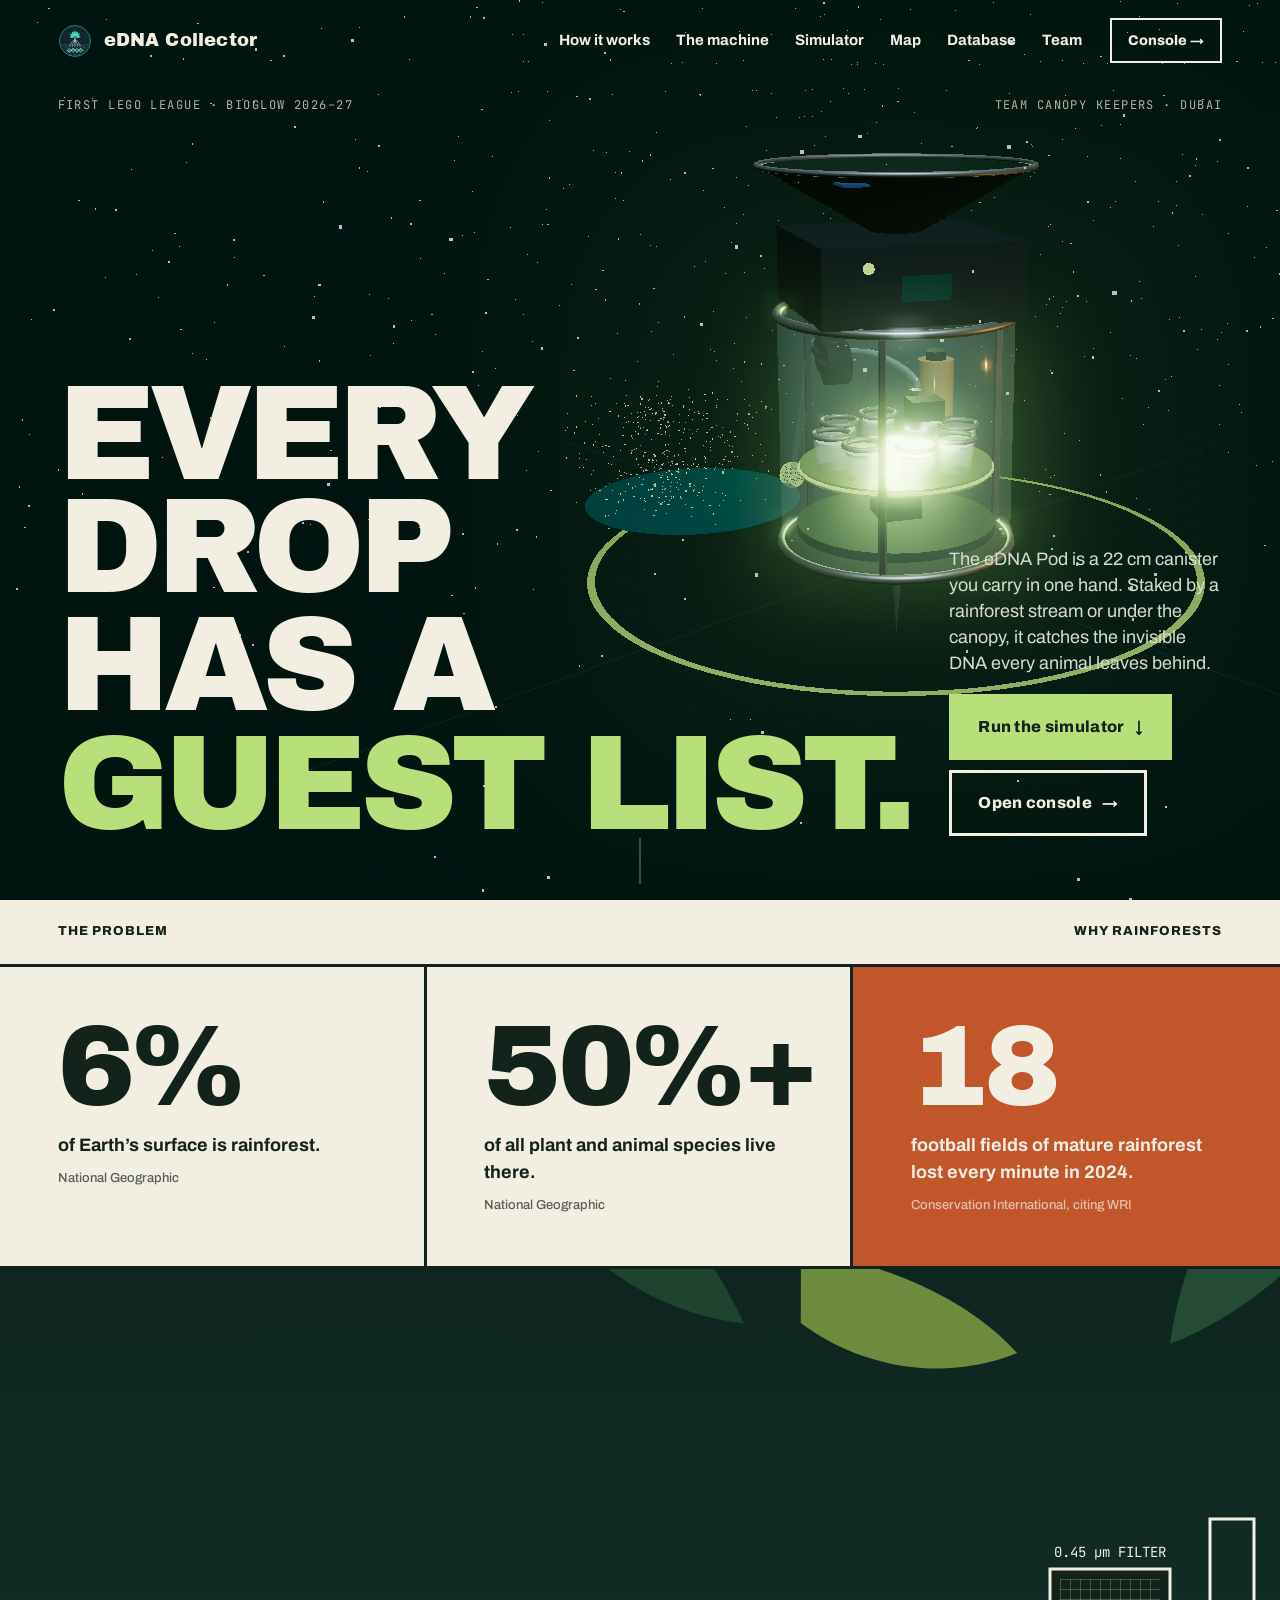
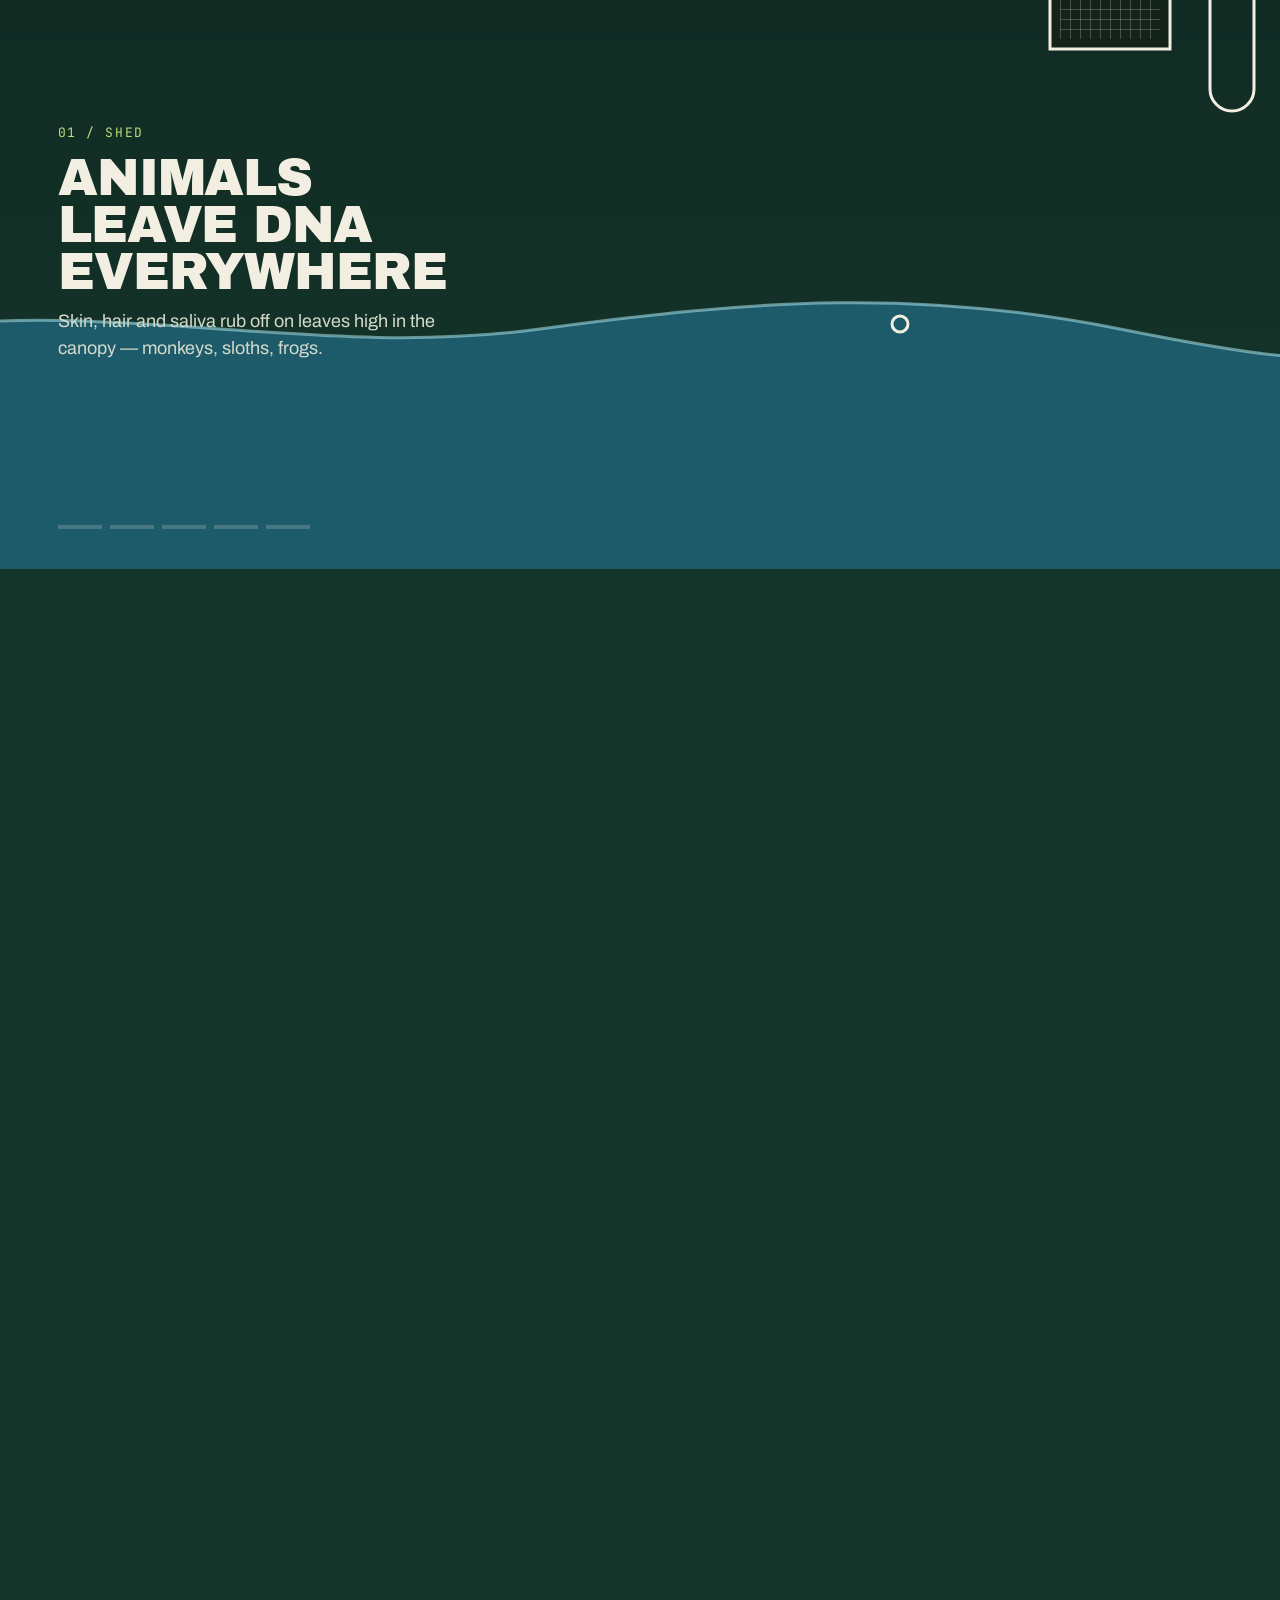
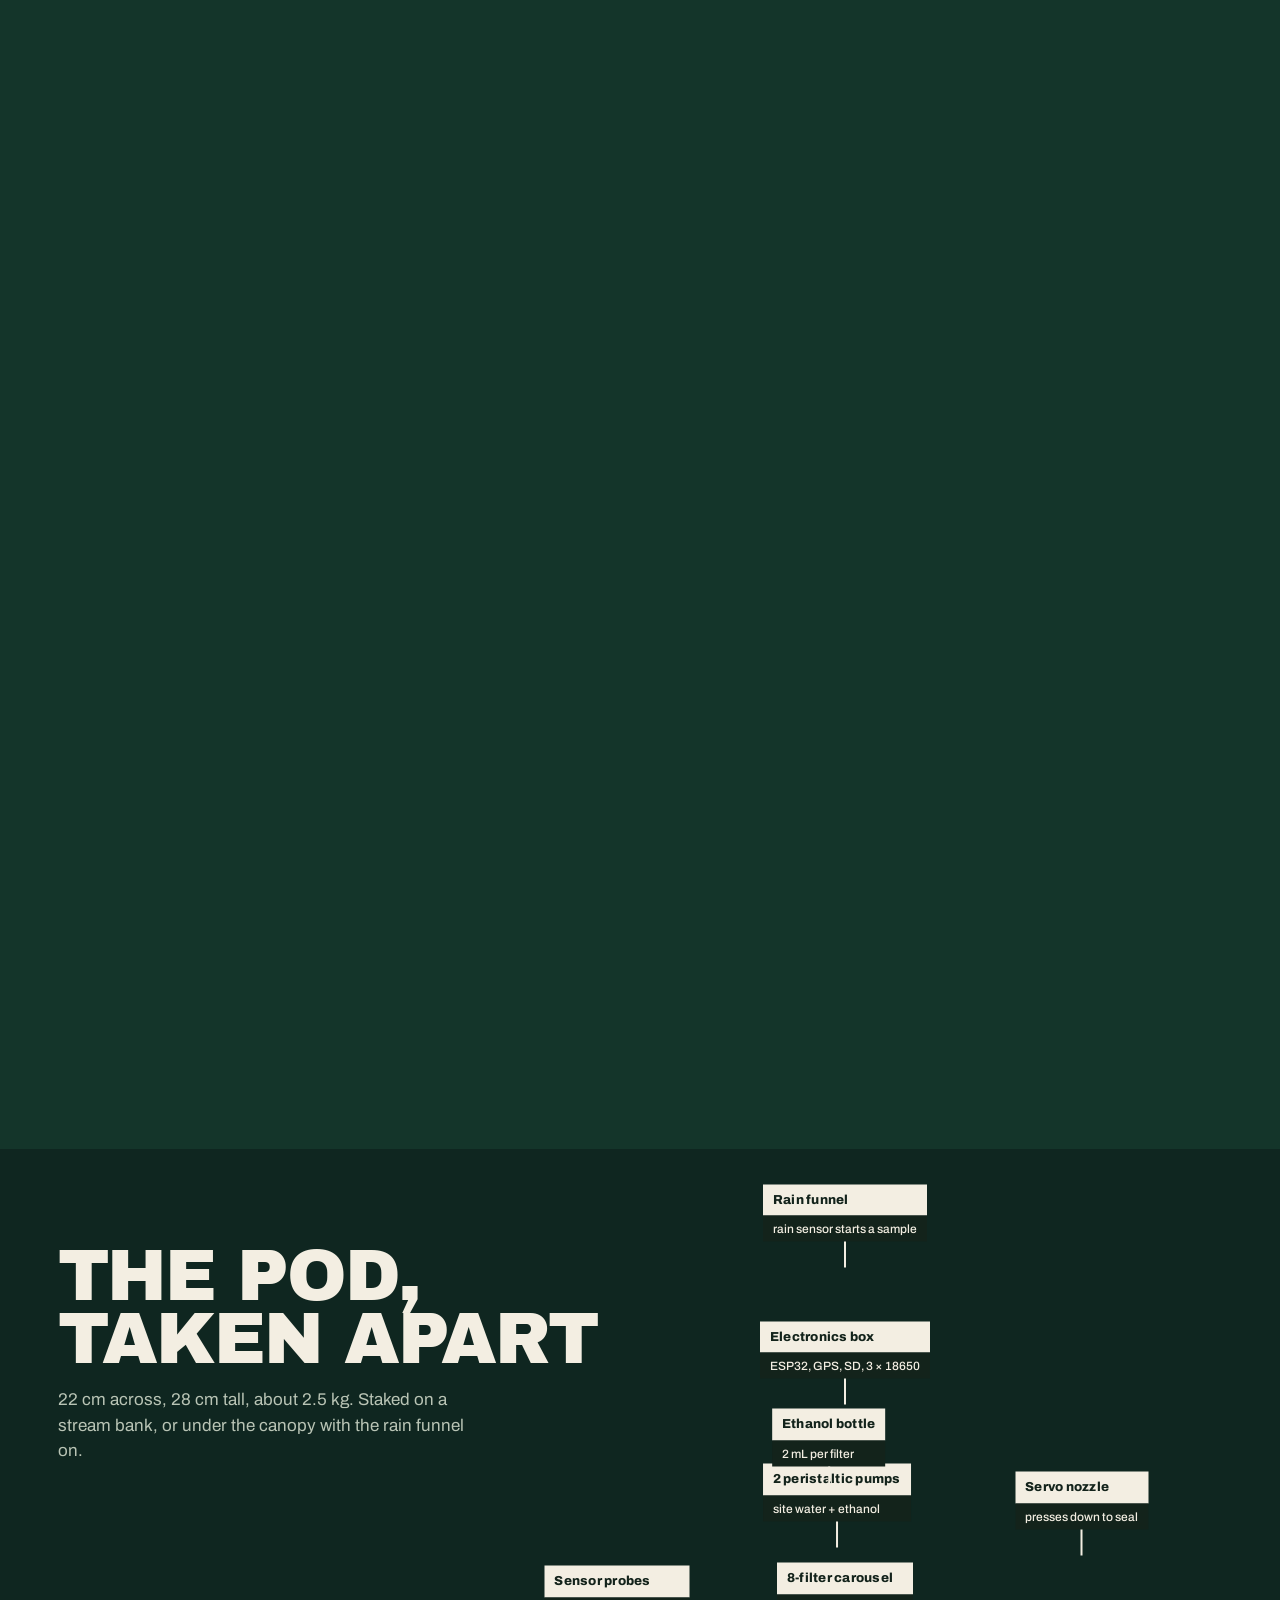
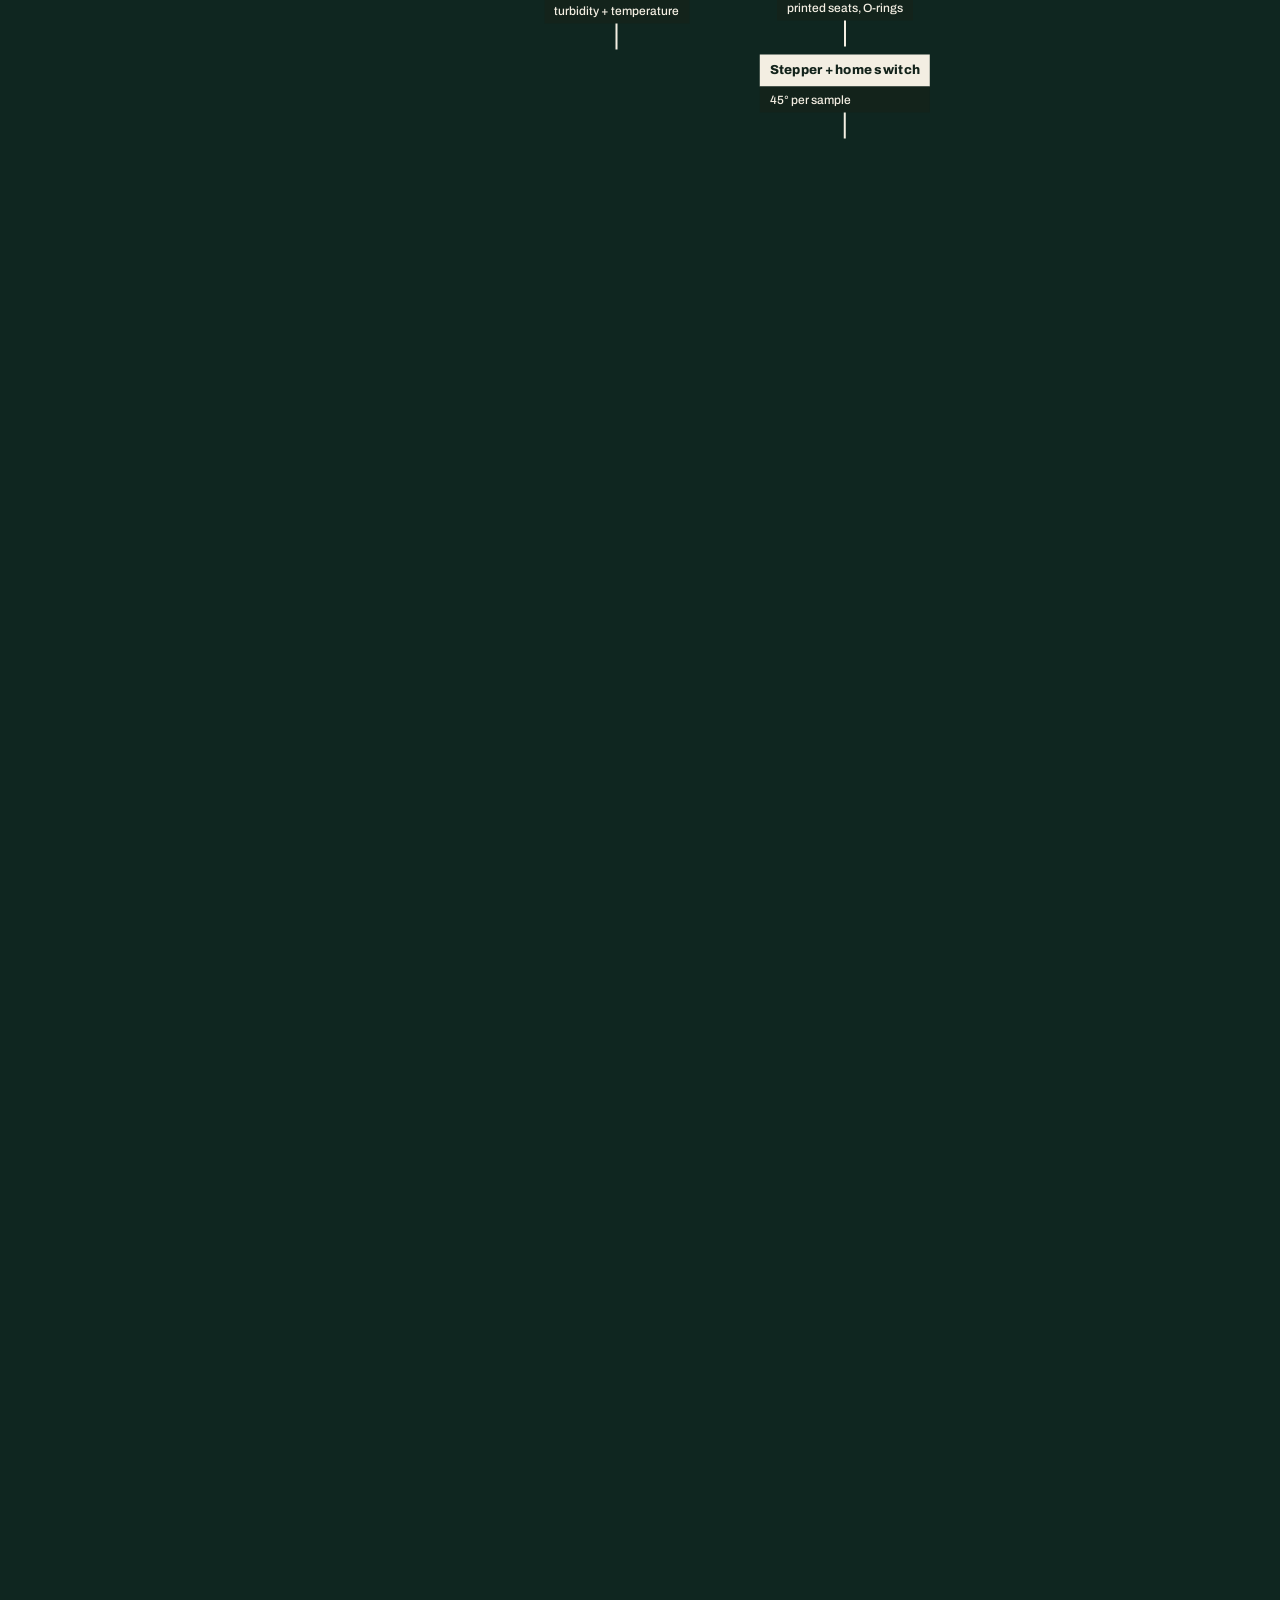
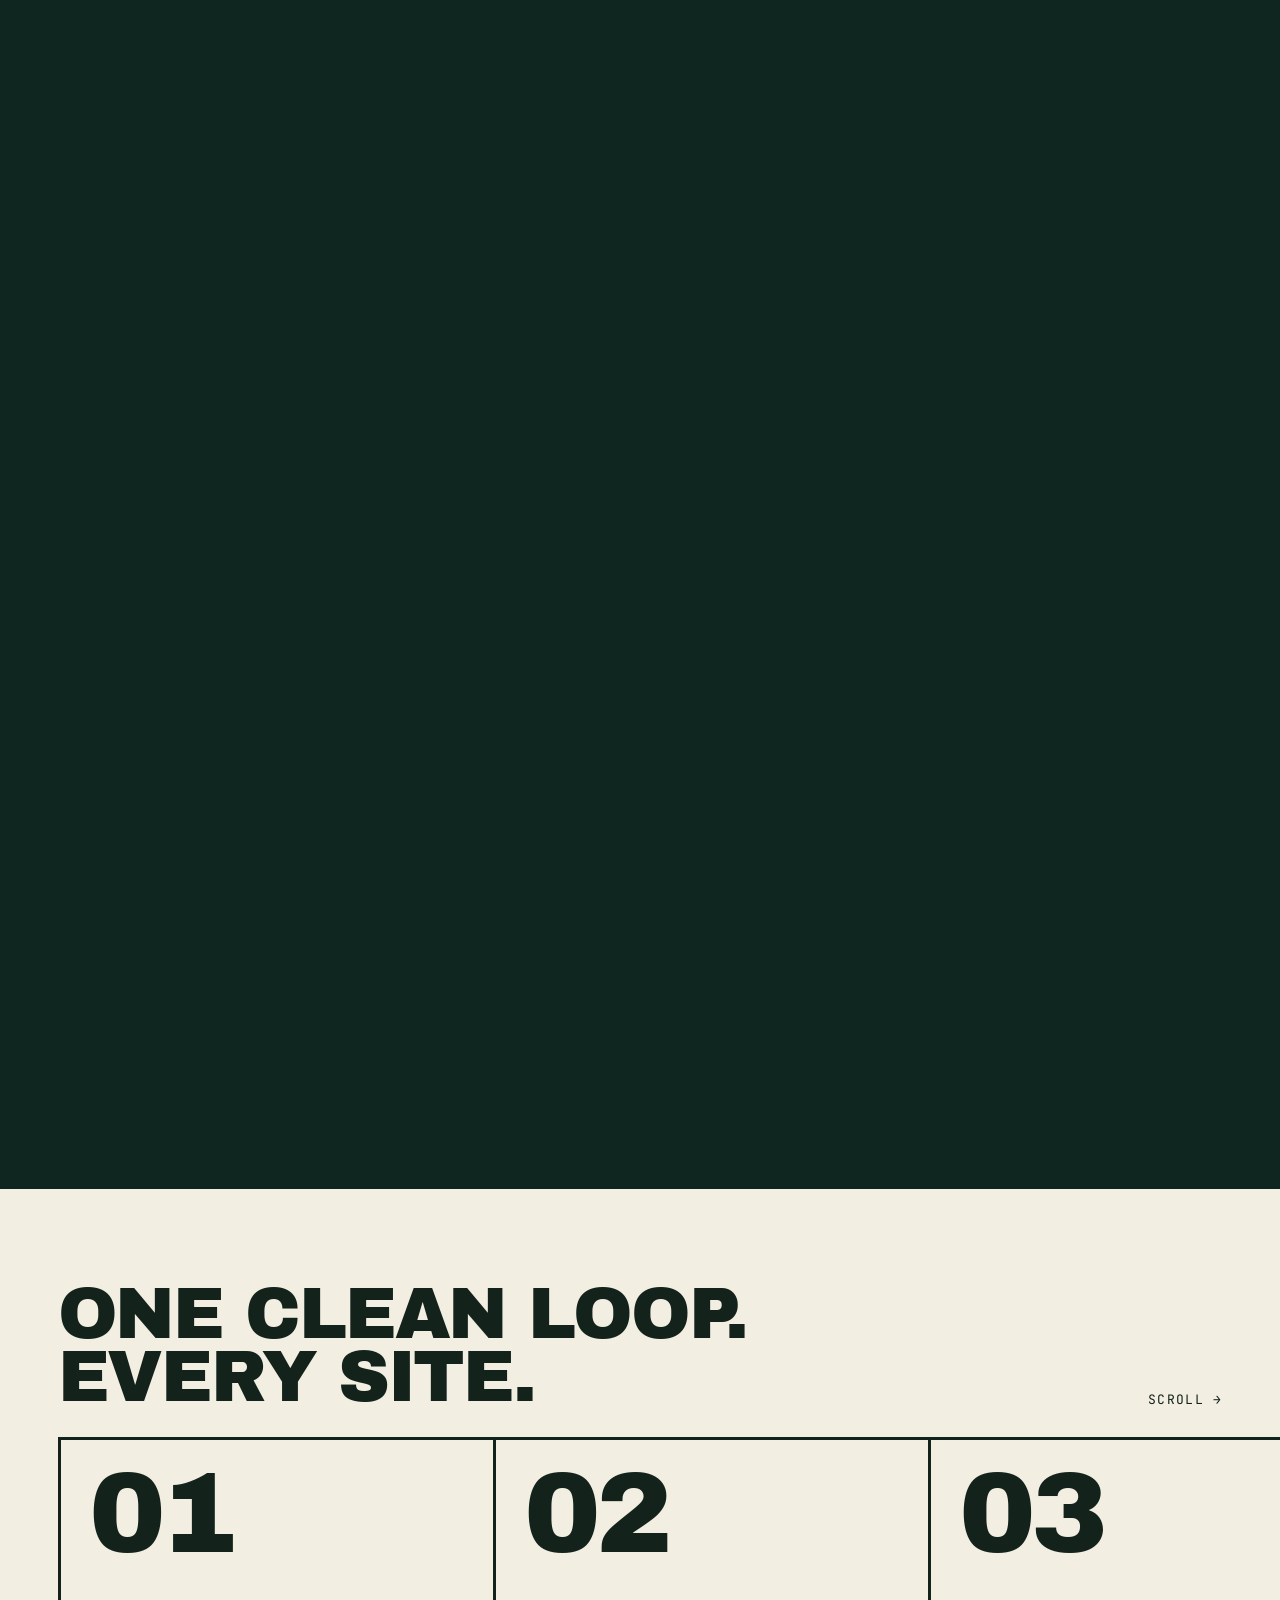
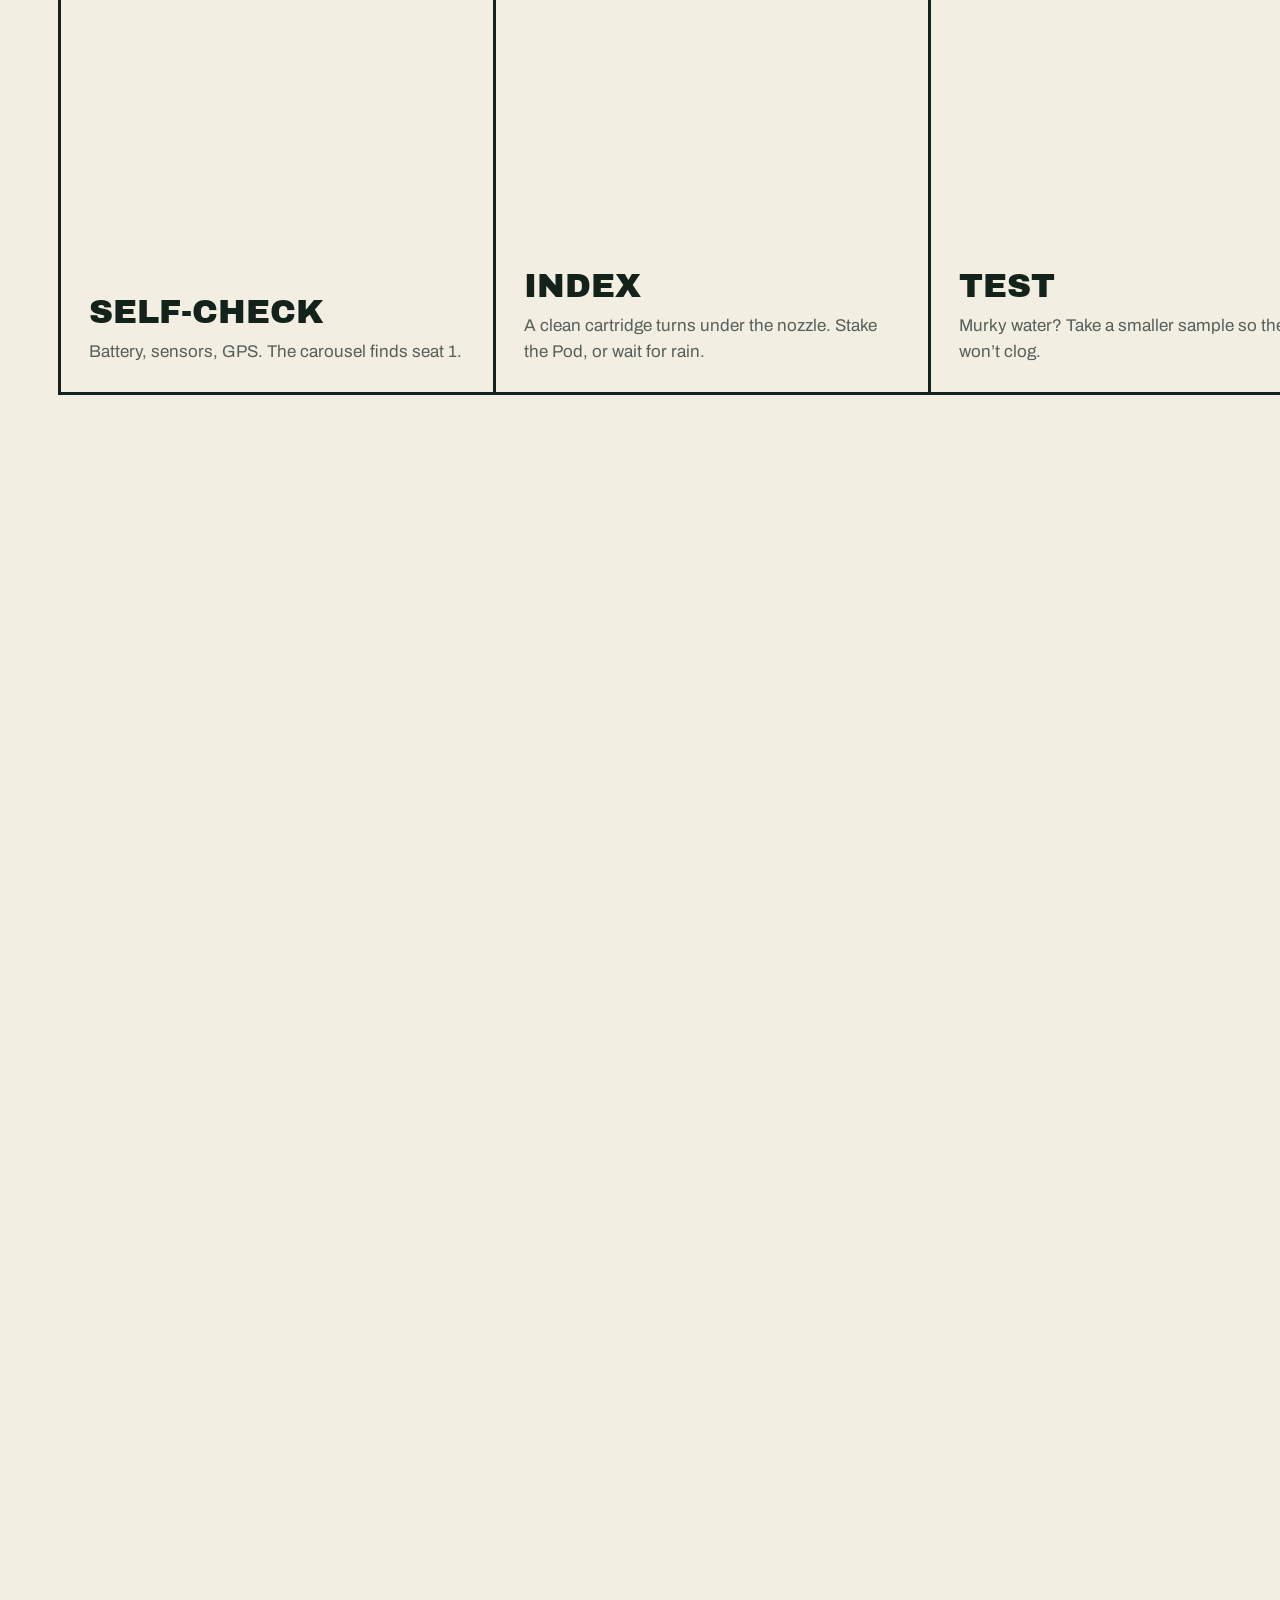
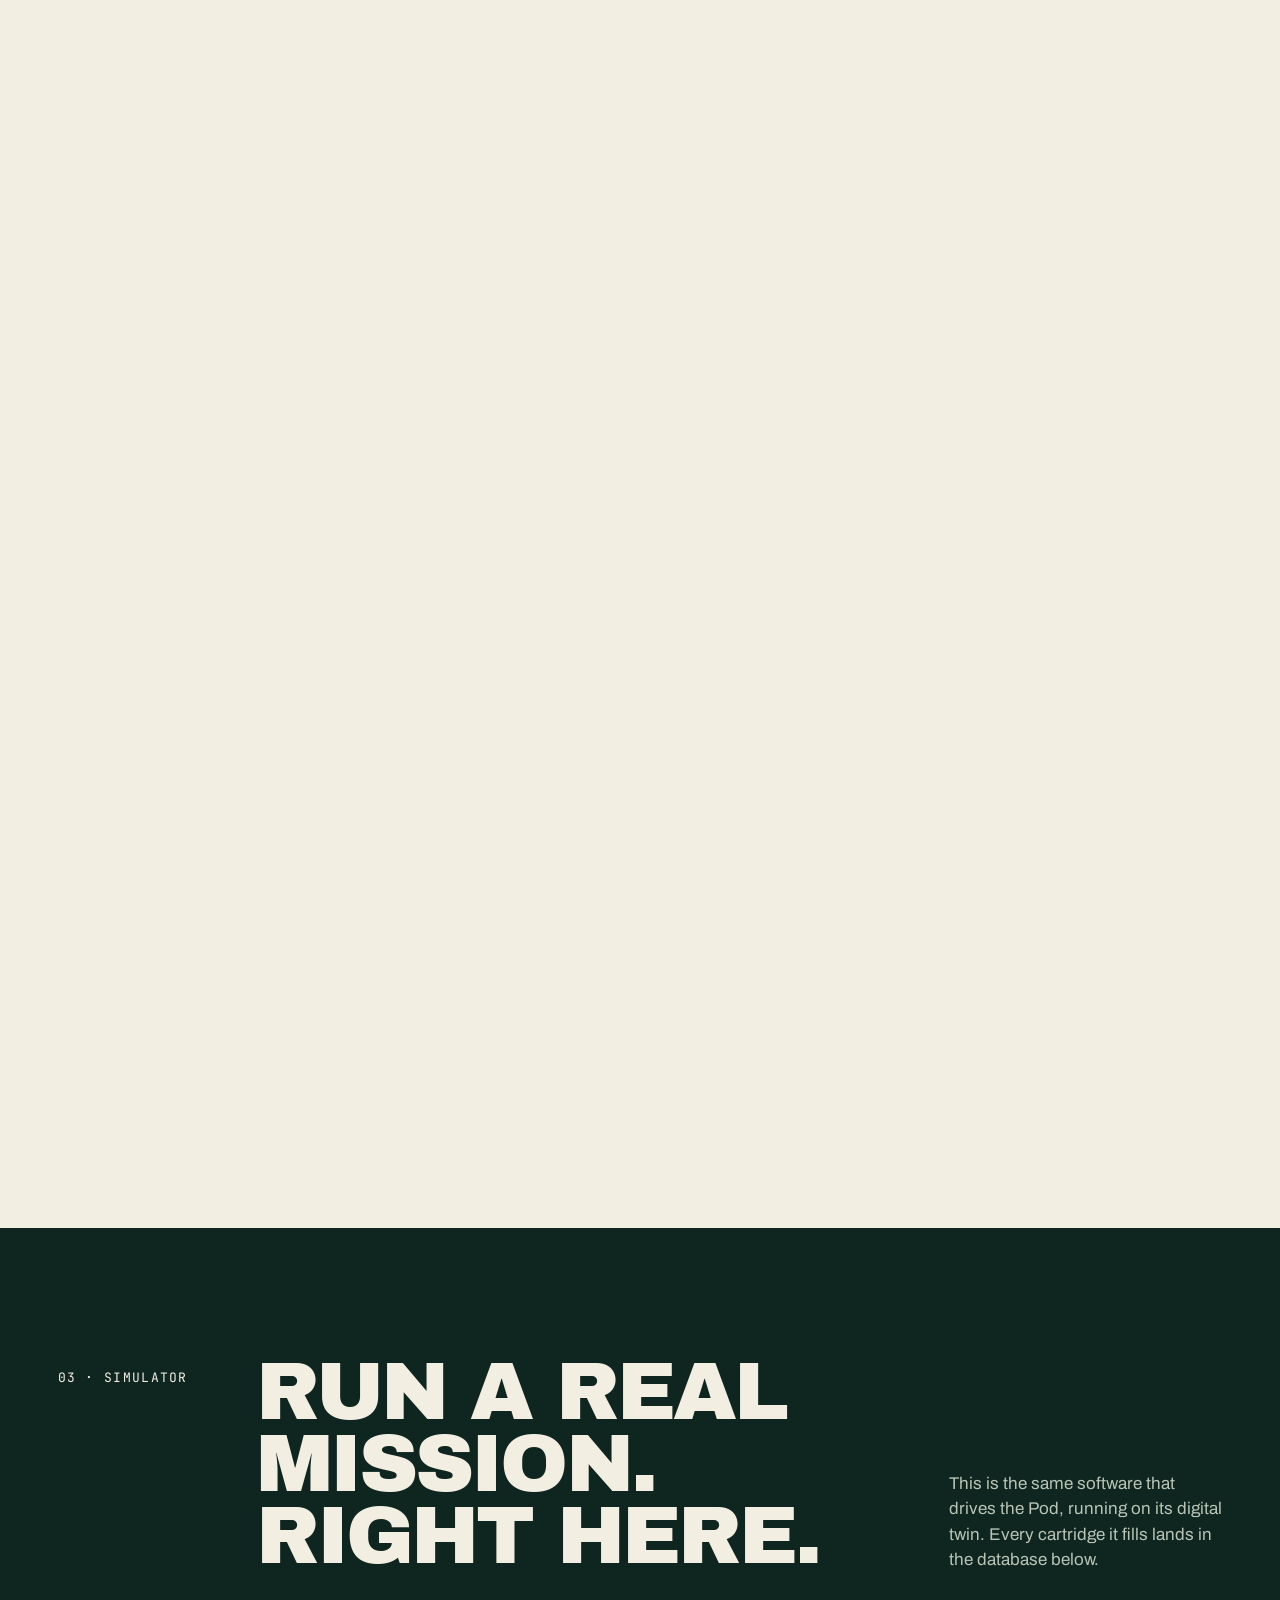
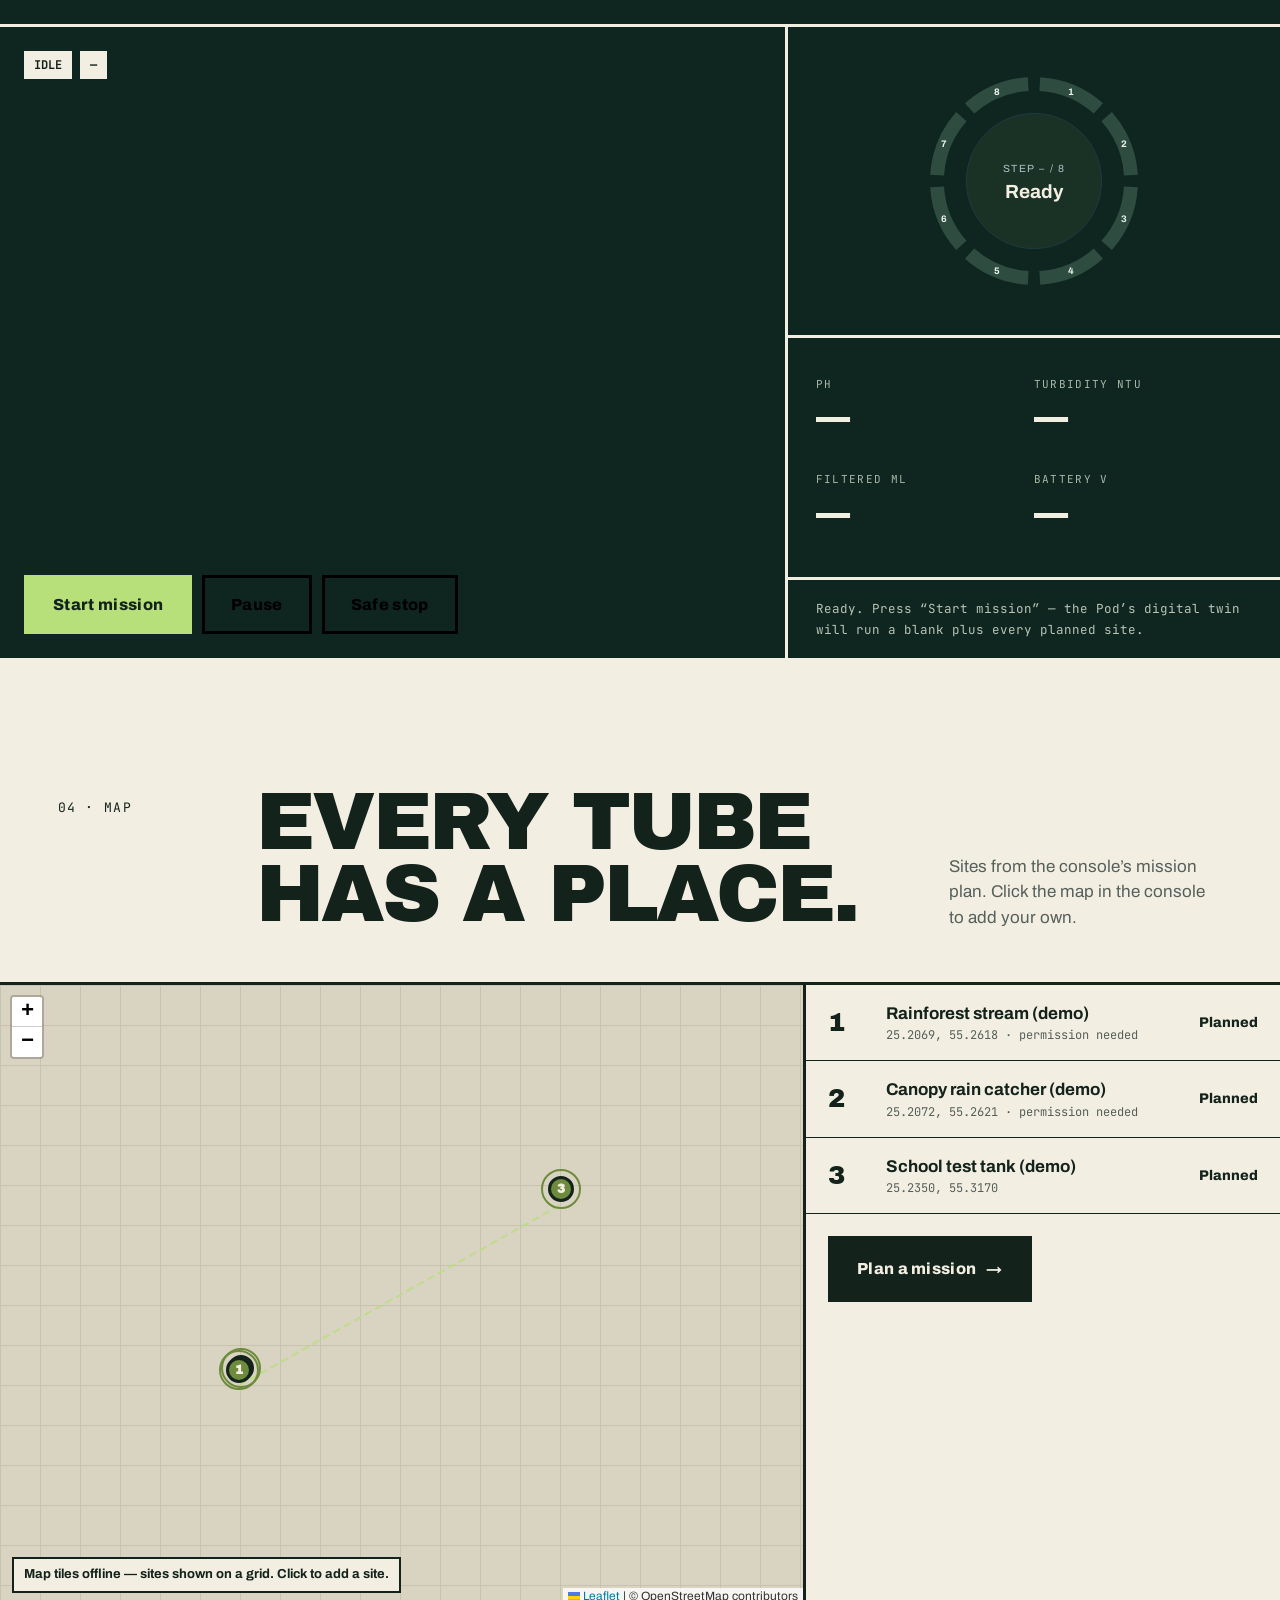
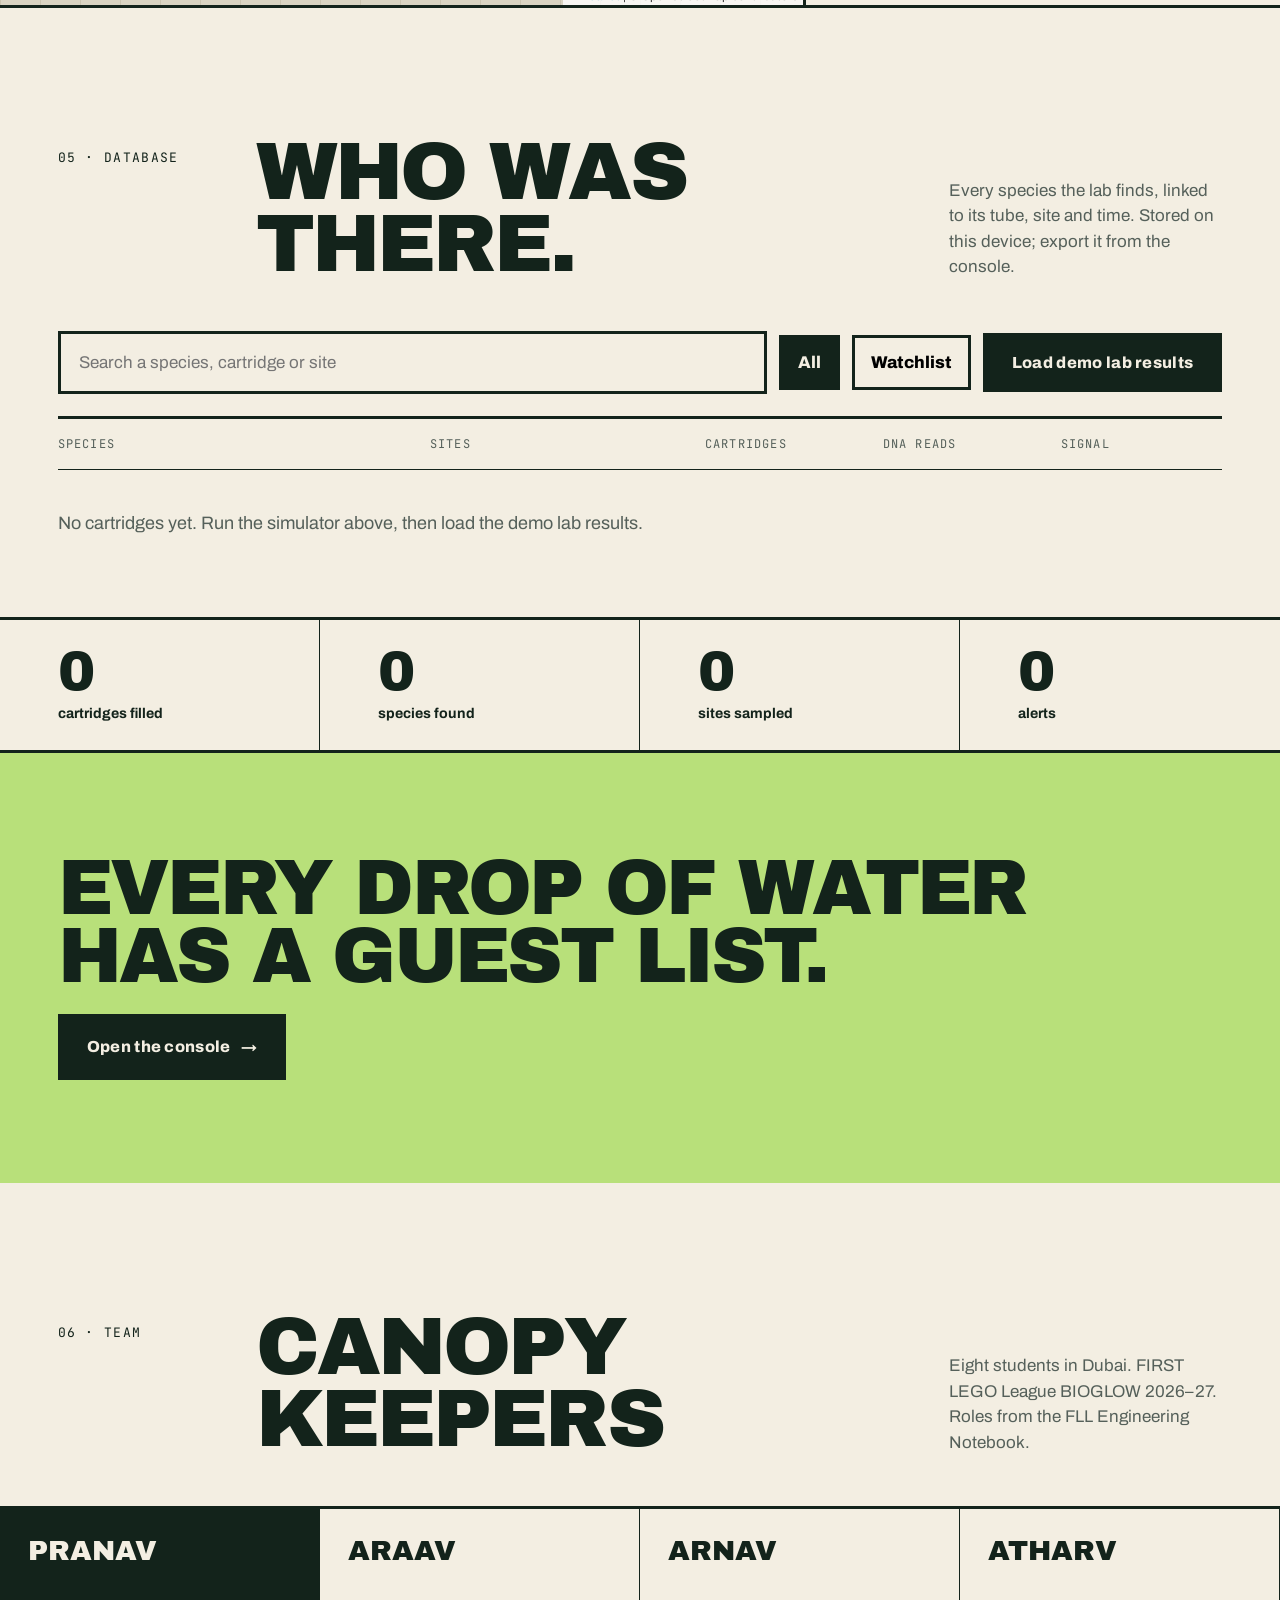
==== index.html @ 3f7ca11d "Switch to the eDNA Pod: 8-seat carousel 3D model, protocol v2, firmware 2.0, team roles Co-Authored-" ====
<!doctype html>
<html lang="en">
<head>
<meta charset="utf-8">
<meta name="viewport" content="width=device-width, initial-scale=1">
<title>eDNA Collector · Canopy Keepers</title>
<meta name="description" content="The eDNA Collector samples rainforest streams and canopy rain and catches the DNA every animal leaves behind. Built by Team Canopy Keepers for FIRST LEGO League BIOGLOW.">
<meta name="theme-color" content="#0F2620">
<meta property="og:title" content="eDNA Collector — every drop has a guest list">
<meta property="og:description" content="A plug-in eDNA lab for rainforest streams and rain, with the software to run it. By Team Canopy Keepers, Dubai.">
<meta property="og:type" content="website">
<link rel="icon" type="image/svg+xml" href="assets/canopy-keepers-logo.svg">
<link rel="preconnect" href="https://fonts.googleapis.com">
<link rel="preconnect" href="https://fonts.gstatic.com" crossorigin>
<link rel="stylesheet" href="https://fonts.googleapis.com/css2?family=Archivo:wght@400;500;600;700;800&family=Archivo+Black&family=JetBrains+Mono:wght@400;600&display=swap">
<link rel="stylesheet" href="vendor/leaflet/leaflet.css">
<link rel="stylesheet" href="vendor/lenis/lenis.css">
<link rel="stylesheet" href="css/site.css">
<script type="importmap">
{ "imports": { "three": "./vendor/three/three.module.js", "three/addons/": "./vendor/three/addons/" } }
</script>
<script src="vendor/gsap/gsap.min.js" defer></script>
<script src="vendor/gsap/ScrollTrigger.min.js" defer></script>
<script src="vendor/lenis/lenis.min.js" defer></script>
<script src="vendor/leaflet/leaflet.js" defer></script>
</head>
<body>
<div id="pre" aria-hidden="true"><span class="n" id="preN">000</span><span class="t">Waking the collector — Canopy Keepers · FLL BIOGLOW</span></div>

<header class="nav">
  <a class="brand" href="#top"><img src="assets/canopy-keepers-logo.svg" alt="" width="34" height="34">eDNA Collector</a>
  <nav aria-label="Main">
    <a href="#drop">How it works</a>
    <a href="#explode">The machine</a>
    <a href="#sim">Simulator</a>
    <a href="#map">Map</a>
    <a href="#db">Database</a>
    <a href="#team">Team</a>
  </nav>
  <a class="cta" href="console.html">Console →</a>
</header>

<main id="top">
  <section class="hero" aria-label="Introduction">
    <div class="stage3d" id="heroStage" data-autorotate="on"></div>
    <div class="meta"><span>FIRST LEGO League · BIOGLOW 2026–27</span><span>Team Canopy Keepers · Dubai</span></div>
    <div class="copy">
      <h1><span class="ln"><span>Every drop</span></span><span class="ln"><span>has a</span></span><span class="ln"><span><em>guest list.</em></span></span></h1>
      <div class="side">
        <p>The eDNA Pod is a 22 cm canister you carry in one hand. Staked by a rainforest stream or under the canopy, it catches the invisible DNA every animal leaves behind.</p>
        <div style="display:flex;gap:10px;flex-wrap:wrap"><a class="btn solid" href="#sim">Run the simulator <span class="arr">↓</span></a><a class="btn line" href="console.html">Open console <span class="arr">→</span></a></div>
      </div>
    </div>
    <div class="scroll" aria-hidden="true"><i></i></div>
  </section>

  <div class="kicker"><span>The problem</span><span>Why rainforests</span></div>
  <section class="facts" aria-label="Key facts">
    <div class="fact"><div class="v"><span data-count="6">0</span>%</div><p>of Earth’s surface is rainforest.</p><small>National Geographic</small></div>
    <div class="fact"><div class="v"><span data-count="50">0</span>%+</div><p>of all plant and animal species live there.</p><small>National Geographic</small></div>
    <div class="fact"><div class="v"><span data-count="18">0</span></div><p>football fields of mature rainforest lost every minute in 2024.</p><small>Conservation International, citing WRI</small></div>
  </section>

  <section class="drop dark" id="drop" aria-label="How it works: follow one drop">
    <div class="drop-pin">
      <svg class="scene" viewBox="0 0 1440 900" preserveAspectRatio="xMidYMid slice" role="img" aria-label="Animation: a raindrop washes DNA off a leaf into a stream, the Pod pumps it through a filter and seals it in a tube">
        <defs>
          <linearGradient id="sky" x1="0" y1="0" x2="0" y2="1"><stop offset="0" stop-color="#0F2620"/><stop offset="1" stop-color="#14352A"/></linearGradient>
          <pattern id="mesh" width="10" height="10" patternUnits="userSpaceOnUse"><path d="M10 0H0V10" fill="none" stroke="#F3EEE2" stroke-width="1" opacity=".45"/></pattern>
        </defs>
        <rect width="1440" height="900" fill="url(#sky)"/>
        <g id="leaves">
          <path d="M760 -40C900 60 1000 150 1060 250C960 260 840 210 760 120Z" fill="#2F5A3C"/>
          <path d="M1060 250C1000 150 900 60 760 -40" stroke="#6E8B3D" stroke-width="4" fill="none"/>
          <path d="M1440 40C1320 120 1240 210 1210 320C1300 300 1400 230 1460 140Z" fill="#244B33"/>
          <path d="M620 80C700 150 760 230 790 330C710 310 640 250 600 170Z" fill="#1E4430"/>
          <path d="M880 230C960 250 1040 300 1080 360C1000 380 920 350 870 300Z" fill="#6E8B3D"/>
        </g>
        <g id="bits">
          <circle cx="930" cy="290" r="5" fill="#B8E07A"/><circle cx="960" cy="305" r="4" fill="#B8E07A"/><circle cx="990" cy="300" r="5" fill="#E8A23A"/><circle cx="1010" cy="320" r="4" fill="#B8E07A"/><circle cx="945" cy="320" r="4" fill="#F3EEE2"/><circle cx="975" cy="330" r="5" fill="#B8E07A"/><circle cx="1030" cy="335" r="4" fill="#E8A23A"/>
        </g>
        <path id="raindrop" d="M0 -34C0 -34 -20 -6 -20 8a20 20 0 0 0 40 0C20 -6 0 -34 0 -34Z" fill="#9FD8DF" stroke="#F3EEE2" stroke-width="2" transform="translate(980 40)"/>
        <g id="stream">
          <path d="M-20 660C200 630 400 690 620 660S1000 620 1200 660S1400 690 1460 670V900H-20Z" fill="#1D5A6A"/>
          <path d="M-20 660C200 630 400 690 620 660S1000 620 1200 660S1400 690 1460 670" fill="none" stroke="#9FD8DF" stroke-width="3" opacity=".6"/>
        </g>
        <circle id="ripple" cx="980" cy="655" r="10" fill="none" stroke="#F3EEE2" stroke-width="3" opacity="0"/>
        <path id="pipe" d="M1000 690C1010 600 1040 520 1110 470S1190 420 1190 380" fill="none" stroke="#F3EEE2" stroke-width="10" stroke-linecap="round" opacity=".9"/>
        <g id="filter" transform="translate(1130 300)">
          <rect width="120" height="80" fill="#13231B" stroke="#F3EEE2" stroke-width="3"/>
          <rect x="10" y="10" width="100" height="60" fill="url(#mesh)"/>
          <rect id="filterGlow" x="10" y="10" width="100" height="60" fill="#B8E07A" opacity="0"/>
          <text x="60" y="-12" text-anchor="middle" fill="#F3EEE2" font-family="JetBrains Mono, monospace" font-size="14">0.45 µm FILTER</text>
        </g>
        <g id="tube" transform="translate(1290 250)">
          <path d="M0 0H44V170A22 22 0 0 1 0 170Z" fill="none" stroke="#F3EEE2" stroke-width="3"/>
          <rect id="fill" x="3" y="40" width="38" height="150" fill="#B8E07A" transform-origin="22px 190px"/>
          <g id="label" opacity="0"><rect x="-70" y="210" width="184" height="58" fill="#F3EEE2"/><text x="22" y="236" text-anchor="middle" fill="#13231B" font-family="Archivo Black, sans-serif" font-size="18">CK-T007</text><text x="22" y="256" text-anchor="middle" fill="#13231B" font-family="JetBrains Mono, monospace" font-size="12">960 mL · pH 7.9 · 21:42</text></g>
        </g>
        <g id="species" font-family="Archivo, sans-serif" font-size="20" font-weight="800">
          <g class="sp"><rect x="1060" y="560" width="210" height="40" fill="#F3EEE2"/><text x="1076" y="587" fill="#13231B">Two-toed sloth</text></g>
          <g class="sp"><rect x="1100" y="610" width="190" height="40" fill="#F3EEE2"/><text x="1116" y="637" fill="#13231B">Toco toucan</text></g>
          <g class="sp"><rect x="1040" y="660" width="230" height="40" fill="#F3EEE2"/><text x="1056" y="687" fill="#13231B">Poison dart frog</text></g>
          <g class="sp"><rect x="1080" y="710" width="250" height="40" fill="#C2562B"/><text x="1096" y="737" fill="#F3EEE2">Bullfrog · watchlist</text></g>
        </g>
      </svg>
      <div class="steps">
        <div class="step"><span class="k">01 / SHED</span><h3>Animals leave DNA everywhere</h3><p>Skin, hair and saliva rub off on leaves high in the canopy — monkeys, sloths, frogs.</p></div>
        <div class="step"><span class="k">02 / RAIN</span><h3>Rain washes it down</h3><p>Every shower carries that DNA off the leaves and into the forest streams.</p></div>
        <div class="step"><span class="k">03 / CATCH</span><h3>We filter the water</h3><p>The Pod pumps up to 1 litre through a 0.45 µm filter — finer than a hair.</p></div>
        <div class="step"><span class="k">04 / KEEP</span><h3>Preserved and logged</h3><p>2 mL of ethanol keeps the DNA safe inside numbered cartridge CK-T007, with the place, time and volume.</p></div>
        <div class="step"><span class="k">05 / READ</span><h3>A lab reads the guest list</h3><p>DNA barcodes are matched to species. In French Guiana, canopy rain revealed 562 kinds of life.</p></div>
      </div>
      <div class="prog" aria-hidden="true"><i><b></b></i><i><b></b></i><i><b></b></i><i><b></b></i><i><b></b></i></div>
    </div>
  </section>

  <section class="explode" id="explode" aria-label="The machine, taken apart">
    <div class="explode-pin">
      <div class="stage3d" id="explodeStage" data-autorotate="off"></div>
      <div class="head"><h2>The Pod, taken apart</h2><p>22 cm across, 28 cm tall, about 2.5 kg. Staked on a stream bank, or under the canopy with the rain funnel on.</p></div>
      <div class="tag3d" data-part="funnel"><span>Rain funnel</span><small>rain sensor starts a sample</small></div>
      <div class="tag3d" data-part="brain"><span>Electronics box</span><small>ESP32, GPS, SD, 3 × 18650</small></div>
      <div class="tag3d" data-part="pumps"><span>2 peristaltic pumps</span><small>site water + ethanol</small></div>
      <div class="tag3d" data-part="vessels"><span>Ethanol bottle</span><small>2 mL per filter</small></div>
      <div class="tag3d" data-part="nozzle"><span>Servo nozzle</span><small>presses down to seal</small></div>
      <div class="tag3d" data-part="carousel"><span>8-filter carousel</span><small>printed seats, O-rings</small></div>
      <div class="tag3d" data-part="stepper"><span>Stepper + home switch</span><small>45° per sample</small></div>
      <div class="tag3d" data-part="sensors"><span>Sensor probes</span><small>turbidity + temperature</small></div>
    </div>
  </section>

  <section class="loop" aria-label="The mission loop">
    <div class="loop-pin">
      <div class="loop-top"><h2>One clean loop.<br>Every site.</h2><span class="mono" style="font-size:13px;letter-spacing:.1em">SCROLL →</span></div>
      <div class="loop-track">
        <div class="panel"><span class="n">01</span><div><h3>Self-check</h3><p>Battery, sensors, GPS. The carousel finds seat 1.</p></div></div>
        <div class="panel"><span class="n">02</span><div><h3>Index</h3><p>A clean cartridge turns under the nozzle. Stake the Pod, or wait for rain.</p></div></div>
        <div class="panel"><span class="n">03</span><div><h3>Test</h3><p>Murky water? Take a smaller sample so the filter won’t clog.</p></div></div>
        <div class="panel"><span class="n">04</span><div><h3>Prime</h3><p>Flush the hose with site water, to waste.</p></div></div>
        <div class="panel on"><span class="n">05</span><div><h3>Filter</h3><p>The nozzle seals and up to 1 litre goes through. Rising pump current means a clog, so it stops.</p></div></div>
        <div class="panel"><span class="n">06</span><div><h3>Preserve</h3><p>Drain, then 2 mL of ethanol onto the filter.</p></div></div>
        <div class="panel"><span class="n">07</span><div><h3>Log</h3><p>Cartridge, seat, GPS, time, volume, turbidity, temperature.</p></div></div>
        <div class="panel hot"><span class="n">08</span><div><h3>Rinse + blank</h3><p>Nozzle lifts, the hose is flushed. One bottled-water blank per mission proves nothing leaked.</p></div></div>
      </div>
    </div>
  </section>

  <section class="sim dark" id="sim" aria-label="Live simulator">
    <div class="sec-head"><span class="num">03 · SIMULATOR</span><h2>Run a real mission. Right here.</h2><p>This is the same software that drives the Pod, running on its digital twin. Every cartridge it fills lands in the database below.</p></div>
    <div class="sim-grid">
      <div class="sim-stage stage3d" id="simStage" data-autorotate="off" style="position:relative">
        <div class="sim-hud"><span id="hudState">IDLE</span><span id="hudTube">—</span></div>
        <div class="sim-ctrl"><button class="btn solid" id="simStart" type="button">Start mission</button><button class="btn line" id="simPause" type="button">Pause</button><button class="btn line" id="simAbort" type="button">Safe stop</button></div>
      </div>
      <div class="sim-side">
        <div class="block ring" id="simRing"></div>
        <div class="block readings"><div><small>PH</small><b id="rPh">—</b></div><div><small>TURBIDITY NTU</small><b id="rNtu">—</b></div><div><small>FILTERED ML</small><b id="rMl">—</b></div><div><small>BATTERY V</small><b id="rBat">—</b></div></div>
        <div class="simlog" id="simLog" aria-live="polite"></div>
      </div>
    </div>
  </section>

  <section class="mapsec" id="map" aria-label="Sampling map">
    <div class="sec-head"><span class="num">04 · MAP</span><h2>Every tube has a place.</h2><p>Sites from the console’s mission plan. Click the map in the console to add your own.</p></div>
    <div class="map-grid">
      <div class="map" id="siteMap"></div>
      <div class="map-side" id="siteList"></div>
    </div>
  </section>

  <section class="db" id="db" aria-label="Species database">
    <div class="sec-head"><span class="num">05 · DATABASE</span><h2>Who was there.</h2><p>Every species the lab finds, linked to its tube, site and time. Stored on this device; export it from the console.</p></div>
    <div class="db-bar">
      <label class="visually-hidden" for="dbSearch" style="position:absolute;left:-9999px">Search species</label>
      <input id="dbSearch" type="search" placeholder="Search a species, cartridge or site">
      <button class="chip" type="button" data-f="all" aria-pressed="true">All</button>
      <button class="chip" type="button" data-f="watch" aria-pressed="false">Watchlist</button>
      <button class="btn dark" id="dbDemo" type="button">Load demo lab results</button>
    </div>
    <div class="db-table" id="dbTable"></div>
    <div class="db-stats"><div><b id="sTubes">0</b><small>cartridges filled</small></div><div><b id="sSpecies">0</b><small>species found</small></div><div><b id="sSites">0</b><small>sites sampled</small></div><div><b id="sAlerts">0</b><small>alerts</small></div></div>
  </section>

  <section class="cta-band"><h2>Every drop of water has a guest list.</h2><a class="btn dark" href="console.html">Open the console <span class="arr">→</span></a></section>

  <section id="team" aria-label="Team">
    <div class="sec-head"><span class="num">06 · TEAM</span><h2>Canopy Keepers</h2><p>Eight students in Dubai. FIRST LEGO League BIOGLOW 2026–27. Roles from the FLL Engineering Notebook.</p></div>
    <div class="team">
      <div class="member" style="background:var(--ink);color:var(--paper)"><b>Pranav</b><span style="color:#B9C4B5">Team Captain</span></div>
      <div class="member"><b>Araav</b><span>Project Manager</span></div>
      <div class="member"><b>Arnav</b><span>Researcher</span></div>
      <div class="member"><b>Atharv</b><span>Builder</span></div>
      <div class="member"><b>Dipayan</b><span>Material Manager · electronics</span></div>
      <div class="member"><b>Gokul</b><span>Coder</span></div>
      <div class="member"><b>Lakshanya</b><span>Creative Designer · testing</span></div>
      <div class="member"><b>Jude Mugalian</b><span>Communicator</span></div>
    </div>
  </section>
</main>

<footer class="foot">
  <div class="big" id="footBig">Canopy Keepers · eDNA Pod · </div>
  <div class="row"><span>Facts: National Geographic · Conservation International / WRI · rainwash eDNA study, French Guiana (bioRxiv 2025)</span><span>Demo results are fictional and labelled.</span><a href="console.html">Console</a></div>
</footer>
<div id="toasts" aria-live="polite"></div>
<script type="module" src="js/site.js"></script>
</body>
</html>
---- vendor/leaflet/leaflet.css ----
/* required styles */

.leaflet-pane,
.leaflet-tile,
.leaflet-marker-icon,
.leaflet-marker-shadow,
.leaflet-tile-container,
.leaflet-pane > svg,
.leaflet-pane > canvas,
.leaflet-zoom-box,
.leaflet-image-layer,
.leaflet-layer {
	position: absolute;
	left: 0;
	top: 0;
	}
.leaflet-container {
	overflow: hidden;
	}
.leaflet-tile,
.leaflet-marker-icon,
.leaflet-marker-shadow {
	-webkit-user-select: none;
	   -moz-user-select: none;
	        user-select: none;
	  -webkit-user-drag: none;
	}
/* Prevents IE11 from highlighting tiles in blue */
.leaflet-tile::selection {
	background: transparent;
}
/* Safari renders non-retina tile on retina better with this, but Chrome is worse */
.leaflet-safari .leaflet-tile {
	image-rendering: -webkit-optimize-contrast;
	}
/* hack that prevents hw layers "stretching" when loading new tiles */
.leaflet-safari .leaflet-tile-container {
	width: 1600px;
	height: 1600px;
	-webkit-transform-origin: 0 0;
	}
.leaflet-marker-icon,
.leaflet-marker-shadow {
	display: block;
	}
/* .leaflet-container svg: reset svg max-width decleration shipped in Joomla! (joomla.org) 3.x */
/* .leaflet-container img: map is broken in FF if you have max-width: 100% on tiles */
.leaflet-container .leaflet-overlay-pane svg {
	max-width: none !important;
	max-height: none !important;
	}
.leaflet-container .leaflet-marker-pane img,
.leaflet-container .leaflet-shadow-pane img,
.leaflet-container .leaflet-tile-pane img,
.leaflet-container img.leaflet-image-layer,
.leaflet-container .leaflet-tile {
	max-width: none !important;
	max-height: none !important;
	width: auto;
	padding: 0;
	}

.leaflet-container img.leaflet-tile {
	/* See: https://bugs.chromium.org/p/chromium/issues/detail?id=600120 */
	mix-blend-mode: plus-lighter;
}

.leaflet-container.leaflet-touch-zoom {
	-ms-touch-action: pan-x pan-y;
	touch-action: pan-x pan-y;
	}
.leaflet-container.leaflet-touch-drag {
	-ms-touch-action: pinch-zoom;
	/* Fallback for FF which doesn't support pinch-zoom */
	touch-action: none;
	touch-action: pinch-zoom;
}
.leaflet-container.leaflet-touch-drag.leaflet-touch-zoom {
	-ms-touch-action: none;
	touch-action: none;
}
.leaflet-container {
	-webkit-tap-highlight-color: transparent;
}
.leaflet-container a {
	-webkit-tap-highlight-color: rgba(51, 181, 229, 0.4);
}
.leaflet-tile {
	filter: inherit;
	visibility: hidden;
	}
.leaflet-tile-loaded {
	visibility: inherit;
	}
.leaflet-zoom-box {
	width: 0;
	height: 0;
	-moz-box-sizing: border-box;
	     box-sizing: border-box;
	z-index: 800;
	}
/* workaround for https://bugzilla.mozilla.org/show_bug.cgi?id=888319 */
.leaflet-overlay-pane svg {
	-moz-user-select: none;
	}

.leaflet-pane         { z-index: 400; }

.leaflet-tile-pane    { z-index: 200; }
.leaflet-overlay-pane { z-index: 400; }
.leaflet-shadow-pane  { z-index: 500; }
.leaflet-marker-pane  { z-index: 600; }
.leaflet-tooltip-pane   { z-index: 650; }
.leaflet-popup-pane   { z-index: 700; }

.leaflet-map-pane canvas { z-index: 100; }
.leaflet-map-pane svg    { z-index: 200; }

.leaflet-vml-shape {
	width: 1px;
	height: 1px;
	}
.lvml {
	behavior: url(#default#VML);
	display: inline-block;
	position: absolute;
	}


/* control positioning */

.leaflet-control {
	position: relative;
	z-index: 800;
	pointer-events: visiblePainted; /* IE 9-10 doesn't have auto */
	pointer-events: auto;
	}
.leaflet-top,
.leaflet-bottom {
	position: absolute;
	z-index: 1000;
	pointer-events: none;
	}
.leaflet-top {
	top: 0;
	}
.leaflet-right {
	right: 0;
	}
.leaflet-bottom {
	bottom: 0;
	}
.leaflet-left {
	left: 0;
	}
.leaflet-control {
	float: left;
	clear: both;
	}
.leaflet-right .leaflet-control {
	float: right;
	}
.leaflet-top .leaflet-control {
	margin-top: 10px;
	}
.leaflet-bottom .leaflet-control {
	margin-bottom: 10px;
	}
.leaflet-left .leaflet-control {
	margin-left: 10px;
	}
.leaflet-right .leaflet-control {
	margin-right: 10px;
	}


/* zoom and fade animations */

.leaflet-fade-anim .leaflet-popup {
	opacity: 0;
	-webkit-transition: opacity 0.2s linear;
	   -moz-transition: opacity 0.2s linear;
	        transition: opacity 0.2s linear;
	}
.leaflet-fade-anim .leaflet-map-pane .leaflet-popup {
	opacity: 1;
	}
.leaflet-zoom-animated {
	-webkit-transform-origin: 0 0;
	    -ms-transform-origin: 0 0;
	        transform-origin: 0 0;
	}
svg.leaflet-zoom-animated {
	will-change: transform;
}

.leaflet-zoom-anim .leaflet-zoom-animated {
	-webkit-transition: -webkit-transform 0.25s cubic-bezier(0,0,0.25,1);
	   -moz-transition:    -moz-transform 0.25s cubic-bezier(0,0,0.25,1);
	        transition:         transform 0.25s cubic-bezier(0,0,0.25,1);
	}
.leaflet-zoom-anim .leaflet-tile,
.leaflet-pan-anim .leaflet-tile {
	-webkit-transition: none;
	   -moz-transition: none;
	        transition: none;
	}

.leaflet-zoom-anim .leaflet-zoom-hide {
	visibility: hidden;
	}


/* cursors */

.leaflet-interactive {
	cursor: pointer;
	}
.leaflet-grab {
	cursor: -webkit-grab;
	cursor:    -moz-grab;
	cursor:         grab;
	}
.leaflet-crosshair,
.leaflet-crosshair .leaflet-interactive {
	cursor: crosshair;
	}
.leaflet-popup-pane,
.leaflet-control {
	cursor: auto;
	}
.leaflet-dragging .leaflet-grab,
.leaflet-dragging .leaflet-grab .leaflet-interactive,
.leaflet-dragging .leaflet-marker-draggable {
	cursor: move;
	cursor: -webkit-grabbing;
	cursor:    -moz-grabbing;
	cursor:         grabbing;
	}

/* marker & overlays interactivity */
.leaflet-marker-icon,
.leaflet-marker-shadow,
.leaflet-image-layer,
.leaflet-pane > svg path,
.leaflet-tile-container {
	pointer-events: none;
	}

.leaflet-marker-icon.leaflet-interactive,
.leaflet-image-layer.leaflet-interactive,
.leaflet-pane > svg path.leaflet-interactive,
svg.leaflet-image-layer.leaflet-interactive path {
	pointer-events: visiblePainted; /* IE 9-10 doesn't have auto */
	pointer-events: auto;
	}

/* visual tweaks */

.leaflet-container {
	background: #ddd;
	outline-offset: 1px;
	}
.leaflet-container a {
	color: #0078A8;
	}
.leaflet-zoom-box {
	border: 2px dotted #38f;
	background: rgba(255,255,255,0.5);
	}


/* general typography */
.leaflet-container {
	font-family: "Helvetica Neue", Arial, Helvetica, sans-serif;
	font-size: 12px;
	font-size: 0.75rem;
	line-height: 1.5;
	}


/* general toolbar styles */

.leaflet-bar {
	box-shadow: 0 1px 5px rgba(0,0,0,0.65);
	border-radius: 4px;
	}
.leaflet-bar a {
	background-color: #fff;
	border-bottom: 1px solid #ccc;
	width: 26px;
	height: 26px;
	line-height: 26px;
	display: block;
	text-align: center;
	text-decoration: none;
	color: black;
	}
.leaflet-bar a,
.leaflet-control-layers-toggle {
	background-position: 50% 50%;
	background-repeat: no-repeat;
	display: block;
	}
.leaflet-bar a:hover,
.leaflet-bar a:focus {
	background-color: #f4f4f4;
	}
.leaflet-bar a:first-child {
	border-top-left-radius: 4px;
	border-top-right-radius: 4px;
	}
.leaflet-bar a:last-child {
	border-bottom-left-radius: 4px;
	border-bottom-right-radius: 4px;
	border-bottom: none;
	}
.leaflet-bar a.leaflet-disabled {
	cursor: default;
	background-color: #f4f4f4;
	color: #bbb;
	}

.leaflet-touch .leaflet-bar a {
	width: 30px;
	height: 30px;
	line-height: 30px;
	}
.leaflet-touch .leaflet-bar a:first-child {
	border-top-left-radius: 2px;
	border-top-right-radius: 2px;
	}
.leaflet-touch .leaflet-bar a:last-child {
	border-bottom-left-radius: 2px;
	border-bottom-right-radius: 2px;
	}

/* zoom control */

.leaflet-control-zoom-in,
.leaflet-control-zoom-out {
	font: bold 18px 'Lucida Console', Monaco, monospace;
	text-indent: 1px;
	}

.leaflet-touch .leaflet-control-zoom-in, .leaflet-touch .leaflet-control-zoom-out  {
	font-size: 22px;
	}


/* layers control */

.leaflet-control-layers {
	box-shadow: 0 1px 5px rgba(0,0,0,0.4);
	background: #fff;
	border-radius: 5px;
	}
.leaflet-control-layers-toggle {
	background-image: url(images/layers.png);
	width: 36px;
	height: 36px;
	}
.leaflet-retina .leaflet-control-layers-toggle {
	background-image: url(images/layers-2x.png);
	background-size: 26px 26px;
	}
.leaflet-touch .leaflet-control-layers-toggle {
	width: 44px;
	height: 44px;
	}
.leaflet-control-layers .leaflet-control-layers-list,
.leaflet-control-layers-expanded .leaflet-control-layers-toggle {
	display: none;
	}
.leaflet-control-layers-expanded .leaflet-control-layers-list {
	display: block;
	position: relative;
	}
.leaflet-control-layers-expanded {
	padding: 6px 10px 6px 6px;
	color: #333;
	background: #fff;
	}
.leaflet-control-layers-scrollbar {
	overflow-y: scroll;
	overflow-x: hidden;
	padding-right: 5px;
	}
.leaflet-control-layers-selector {
	margin-top: 2px;
	position: relative;
	top: 1px;
	}
.leaflet-control-layers label {
	display: block;
	font-size: 13px;
	font-size: 1.08333em;
	}
.leaflet-control-layers-separator {
	height: 0;
	border-top: 1px solid #ddd;
	margin: 5px -10px 5px -6px;
	}

/* Default icon URLs */
.leaflet-default-icon-path { /* used only in path-guessing heuristic, see L.Icon.Default */
	background-image: url(images/marker-icon.png);
	}


/* attribution and scale controls */

.leaflet-container .leaflet-control-attribution {
	background: #fff;
	background: rgba(255, 255, 255, 0.8);
	margin: 0;
	}
.leaflet-control-attribution,
.leaflet-control-scale-line {
	padding: 0 5px;
	color: #333;
	line-height: 1.4;
	}
.leaflet-control-attribution a {
	text-decoration: none;
	}
.leaflet-control-attribution a:hover,
.leaflet-control-attribution a:focus {
	text-decoration: underline;
	}
.leaflet-attribution-flag {
	display: inline !important;
	vertical-align: baseline !important;
	width: 1em;
	height: 0.6669em;
	}
.leaflet-left .leaflet-control-scale {
	margin-left: 5px;
	}
.leaflet-bottom .leaflet-control-scale {
	margin-bottom: 5px;
	}
.leaflet-control-scale-line {
	border: 2px solid #777;
	border-top: none;
	line-height: 1.1;
	padding: 2px 5px 1px;
	white-space: nowrap;
	-moz-box-sizing: border-box;
	     box-sizing: border-box;
	background: rgba(255, 255, 255, 0.8);
	text-shadow: 1px 1px #fff;
	}
.leaflet-control-scale-line:not(:first-child) {
	border-top: 2px solid #777;
	border-bottom: none;
	margin-top: -2px;
	}
.leaflet-control-scale-line:not(:first-child):not(:last-child) {
	border-bottom: 2px solid #777;
	}

.leaflet-touch .leaflet-control-attribution,
.leaflet-touch .leaflet-control-layers,
.leaflet-touch .leaflet-bar {
	box-shadow: none;
	}
.leaflet-touch .leaflet-control-layers,
.leaflet-touch .leaflet-bar {
	border: 2px solid rgba(0,0,0,0.2);
	background-clip: padding-box;
	}


/* popup */

.leaflet-popup {
	position: absolute;
	text-align: center;
	margin-bottom: 20px;
	}
.leaflet-popup-content-wrapper {
	padding: 1px;
	text-align: left;
	border-radius: 12px;
	}
.leaflet-popup-content {
	margin: 13px 24px 13px 20px;
	line-height: 1.3;
	font-size: 13px;
	font-size: 1.08333em;
	min-height: 1px;
	}
.leaflet-popup-content p {
	margin: 17px 0;
	margin: 1.3em 0;
	}
.leaflet-popup-tip-container {
	width: 40px;
	height: 20px;
	position: absolute;
	left: 50%;
	margin-top: -1px;
	margin-left: -20px;
	overflow: hidden;
	pointer-events: none;
	}
.leaflet-popup-tip {
	width: 17px;
	height: 17px;
	padding: 1px;

	margin: -10px auto 0;
	pointer-events: auto;

	-webkit-transform: rotate(45deg);
	   -moz-transform: rotate(45deg);
	    -ms-transform: rotate(45deg);
	        transform: rotate(45deg);
	}
.leaflet-popup-content-wrapper,
.leaflet-popup-tip {
	background: white;
	color: #333;
	box-shadow: 0 3px 14px rgba(0,0,0,0.4);
	}
.leaflet-container a.leaflet-popup-close-button {
	position: absolute;
	top: 0;
	right: 0;
	border: none;
	text-align: center;
	width: 24px;
	height: 24px;
	font: 16px/24px Tahoma, Verdana, sans-serif;
	color: #757575;
	text-decoration: none;
	background: transparent;
	}
.leaflet-container a.leaflet-popup-close-button:hover,
.leaflet-container a.leaflet-popup-close-button:focus {
	color: #585858;
	}
.leaflet-popup-scrolled {
	overflow: auto;
	}

.leaflet-oldie .leaflet-popup-content-wrapper {
	-ms-zoom: 1;
	}
.leaflet-oldie .leaflet-popup-tip {
	width: 24px;
	margin: 0 auto;

	-ms-filter: "progid:DXImageTransform.Microsoft.Matrix(M11=0.70710678, M12=0.70710678, M21=-0.70710678, M22=0.70710678)";
	filter: progid:DXImageTransform.Microsoft.Matrix(M11=0.70710678, M12=0.70710678, M21=-0.70710678, M22=0.70710678);
	}

.leaflet-oldie .leaflet-control-zoom,
.leaflet-oldie .leaflet-control-layers,
.leaflet-oldie .leaflet-popup-content-wrapper,
.leaflet-oldie .leaflet-popup-tip {
	border: 1px solid #999;
	}


/* div icon */

.leaflet-div-icon {
	background: #fff;
	border: 1px solid #666;
	}


/* Tooltip */
/* Base styles for the element that has a tooltip */
.leaflet-tooltip {
	position: absolute;
	padding: 6px;
	background-color: #fff;
	border: 1px solid #fff;
	border-radius: 3px;
	color: #222;
	white-space: nowrap;
	-webkit-user-select: none;
	-moz-user-select: none;
	-ms-user-select: none;
	user-select: none;
	pointer-events: none;
	box-shadow: 0 1px 3px rgba(0,0,0,0.4);
	}
.leaflet-tooltip.leaflet-interactive {
	cursor: pointer;
	pointer-events: auto;
	}
.leaflet-tooltip-top:before,
.leaflet-tooltip-bottom:before,
.leaflet-tooltip-left:before,
.leaflet-tooltip-right:before {
	position: absolute;
	pointer-events: none;
	border: 6px solid transparent;
	background: transparent;
	content: "";
	}

/* Directions */

.leaflet-tooltip-bottom {
	margin-top: 6px;
}
.leaflet-tooltip-top {
	margin-top: -6px;
}
.leaflet-tooltip-bottom:before,
.leaflet-tooltip-top:before {
	left: 50%;
	margin-left: -6px;
	}
.leaflet-tooltip-top:before {
	bottom: 0;
	margin-bottom: -12px;
	border-top-color: #fff;
	}
.leaflet-tooltip-bottom:before {
	top: 0;
	margin-top: -12px;
	margin-left: -6px;
	border-bottom-color: #fff;
	}
.leaflet-tooltip-left {
	margin-left: -6px;
}
.leaflet-tooltip-right {
	margin-left: 6px;
}
.leaflet-tooltip-left:before,
.leaflet-tooltip-right:before {
	top: 50%;
	margin-top: -6px;
	}
.leaflet-tooltip-left:before {
	right: 0;
	margin-right: -12px;
	border-left-color: #fff;
	}
.leaflet-tooltip-right:before {
	left: 0;
	margin-left: -12px;
	border-right-color: #fff;
	}

/* Printing */

@media print {
	/* Prevent printers from removing background-images of controls. */
	.leaflet-control {
		-webkit-print-color-adjust: exact;
		print-color-adjust: exact;
		}
	}
---- vendor/lenis/lenis.css ----
html.lenis,
html.lenis body {
  height: auto;
}

.lenis.lenis-smooth {
  scroll-behavior: auto !important;
}

.lenis.lenis-smooth [data-lenis-prevent] {
  overscroll-behavior: contain;
}

.lenis.lenis-stopped {
  overflow: hidden;
}

.lenis.lenis-smooth iframe {
  pointer-events: none;
}
---- css/site.css ----
:root{
  --deep:#0F2620; --dark:#14352A; --moss:#6E8B3D; --leaf:#B8E07A; --clay:#C2562B; --paper:#F3EEE2; --paper2:#E8E1CF; --ink:#13231B; --soft:#55605A;
  --display:'Archivo Black','Arial Black',Impact,sans-serif; --body:'Archivo','Helvetica Neue',Arial,sans-serif; --mono:'JetBrains Mono',ui-monospace,Consolas,monospace;
  --pad:clamp(20px,4.5vw,72px);
}
*{box-sizing:border-box}
html,body{margin:0}
html.lenis,html.lenis body{height:auto}
.lenis.lenis-smooth{scroll-behavior:auto!important}
body{background:var(--paper);color:var(--ink);font-family:var(--body);font-size:17px;line-height:1.5;-webkit-font-smoothing:antialiased;overflow-x:hidden}
a{color:inherit}
img,svg{display:block}
:focus-visible{outline:3px solid var(--clay);outline-offset:3px}
.mono{font-family:var(--mono)}
.btn{display:inline-flex;align-items:center;gap:10px;padding:18px 26px;font-weight:800;text-decoration:none;border:3px solid currentColor;font-size:16px;letter-spacing:.02em;transition:background .25s,color .25s,transform .25s;cursor:pointer;background:transparent;font-family:var(--body)}
.btn.solid{background:var(--leaf);border-color:var(--leaf);color:var(--ink)}
.btn.solid:hover{background:var(--paper);border-color:var(--paper)}
.btn.line:hover{background:var(--paper);color:var(--ink);border-color:var(--paper)}
.btn.dark{background:var(--ink);color:var(--paper);border-color:var(--ink)}
.btn.dark:hover{background:var(--clay);border-color:var(--clay)}
.btn .arr{transition:transform .25s}
.btn:hover .arr{transform:translateX(5px)}

/* preloader */
#pre{position:fixed;inset:0;z-index:200;background:var(--paper);display:flex;align-items:flex-end;justify-content:space-between;padding:var(--pad);color:var(--ink)}
#pre .n{font-family:var(--display);font-size:clamp(90px,22vw,320px);line-height:.8;letter-spacing:-.04em}
#pre .t{font-weight:800;text-transform:uppercase;letter-spacing:.12em;font-size:14px;max-width:260px;text-align:right}
#pre.done{pointer-events:none}

/* nav */
.nav{position:fixed;top:0;left:0;right:0;z-index:100;display:flex;align-items:center;gap:28px;padding:18px var(--pad);color:var(--paper);transition:background .3s,padding .3s}
.nav.solid{background:rgba(15,38,32,.94);backdrop-filter:blur(8px);padding-top:12px;padding-bottom:12px}
.nav .brand{display:flex;align-items:center;gap:12px;font-family:var(--display);font-size:18px;text-decoration:none;letter-spacing:.01em}
.nav .brand img{width:34px;height:34px}
.nav nav{display:flex;gap:26px;margin-left:auto;font-weight:700;font-size:15px}
.nav nav a{text-decoration:none;position:relative}
.nav nav a::after{content:'';position:absolute;left:0;right:0;bottom:-4px;height:2px;background:currentColor;transform:scaleX(0);transform-origin:left;transition:transform .3s}
.nav nav a:hover::after{transform:scaleX(1)}
.nav .cta{padding:10px 16px;border:2px solid currentColor;text-decoration:none;font-weight:800;font-size:14px}

/* hero */
.hero{position:relative;height:100svh;min-height:640px;background:var(--deep);color:var(--paper);overflow:hidden}
.stage3d{position:absolute;inset:0}
.stage3d canvas{position:absolute;inset:0;width:100%!important;height:100%!important}
.hero .copy{position:absolute;left:var(--pad);right:var(--pad);bottom:clamp(28px,6vh,70px);z-index:2;display:grid;grid-template-columns:repeat(12,minmax(0,1fr));column-gap:24px;align-items:end;pointer-events:none}
.hero .copy>*{pointer-events:auto}
.hero h1{grid-column:1/span 9;margin:0;font-family:var(--display);font-weight:400;font-size:clamp(56px,10.5vw,190px);line-height:.84;letter-spacing:-.045em;text-transform:uppercase}
.hero h1 .ln{display:block;overflow:hidden;padding-bottom:.04em}
.hero h1 .ln>span{display:inline-block}
.hero h1 em{font-style:normal;color:var(--leaf)}
.hero .side{grid-column:10/span 3;display:flex;flex-direction:column;gap:18px;padding-bottom:10px}
.hero .side p{margin:0;font-size:18px;line-height:1.45;color:#D6DCCF}
.hero .meta{position:absolute;top:96px;left:var(--pad);right:var(--pad);display:flex;justify-content:space-between;z-index:2;font-family:var(--mono);font-size:12px;letter-spacing:.12em;color:#A9B8A6;text-transform:uppercase}
.hero .scroll{position:absolute;left:50%;bottom:16px;transform:translateX(-50%);width:2px;height:46px;background:rgba(243,238,226,.25);overflow:hidden;z-index:2}
.hero .scroll i{position:absolute;left:0;top:-46px;width:2px;height:46px;background:var(--leaf);animation:drip 1.8s infinite}
@keyframes drip{to{top:46px}}

/* facts */
.facts{display:grid;grid-template-columns:repeat(3,minmax(0,1fr));border-bottom:3px solid var(--ink)}
.fact{padding:clamp(28px,4vw,56px) var(--pad);border-right:3px solid var(--ink)}
.fact:last-child{border-right:0;background:var(--clay);color:var(--paper)}
.fact .v{font-family:var(--display);font-size:clamp(64px,9vw,150px);line-height:.85;letter-spacing:-.03em}
.fact p{margin:16px 0 0;font-weight:700;font-size:18px;max-width:300px}
.fact small{display:block;margin-top:10px;font-size:13px;opacity:.7;font-weight:500}
.kicker{display:flex;justify-content:space-between;gap:20px;padding:22px var(--pad);border-bottom:3px solid var(--ink);font-weight:800;text-transform:uppercase;letter-spacing:.08em;font-size:13px}

/* section heads */
.sec-head{display:grid;grid-template-columns:repeat(12,minmax(0,1fr));column-gap:24px;padding:clamp(70px,10vw,140px) var(--pad) clamp(30px,4vw,56px)}
.sec-head .num{grid-column:1/span 2;font-family:var(--mono);font-size:13px;letter-spacing:.1em;padding-top:12px}
.sec-head h2{grid-column:3/span 7;margin:0;font-family:var(--display);font-weight:400;font-size:clamp(44px,6.4vw,110px);line-height:.88;letter-spacing:-.035em;text-transform:uppercase}
.sec-head p{grid-column:10/span 3;margin:0;align-self:end;font-size:17px;line-height:1.5;color:var(--soft)}
.dark .sec-head p{color:#B9C4B5}
.reveal-line{overflow:hidden}
.reveal-line>span{display:block}

/* drop story */
.drop{position:relative;background:var(--dark);color:var(--paper)}
.drop-pin{position:relative;height:100svh;overflow:hidden}
.drop svg.scene{position:absolute;inset:0;width:100%;height:100%}
.drop .steps{position:absolute;left:var(--pad);top:50%;transform:translateY(-50%);width:min(380px,36vw);z-index:2}
.drop .step{position:absolute;left:0;top:0;opacity:0}
.drop .step .k{font-family:var(--mono);font-size:13px;letter-spacing:.12em;color:var(--leaf)}
.drop .step h3{margin:10px 0 12px;font-family:var(--display);font-weight:400;font-size:clamp(34px,4vw,60px);line-height:.92;text-transform:uppercase;letter-spacing:-.02em}
.drop .step p{margin:0;font-size:18px;line-height:1.5;color:#D3DACB}
.drop .prog{position:absolute;left:var(--pad);bottom:40px;display:flex;gap:8px;z-index:2}
.drop .prog i{width:44px;height:4px;background:rgba(243,238,226,.2);position:relative;overflow:hidden}
.drop .prog i b{position:absolute;inset:0;background:var(--leaf);transform:scaleX(0);transform-origin:left}

/* explode */
.explode{position:relative;background:var(--deep);color:var(--paper)}
.explode-pin{position:relative;height:100svh;overflow:hidden}
.explode .head{position:absolute;left:var(--pad);top:96px;z-index:2;max-width:560px}
.explode .head h2{margin:0;font-family:var(--display);font-weight:400;font-size:clamp(40px,5.6vw,92px);line-height:.88;text-transform:uppercase;letter-spacing:-.03em}
.explode .head p{margin:16px 0 0;color:#B9C4B5;max-width:420px}
.tag3d{position:absolute;z-index:3;pointer-events:none;opacity:0;transform:translate(-50%,-100%);white-space:nowrap}
.tag3d span{display:block;background:var(--paper);color:var(--ink);padding:6px 10px;font-weight:800;font-size:13px;letter-spacing:.02em}
.tag3d small{display:block;background:var(--ink);color:var(--paper);padding:4px 10px;font-size:12px;font-weight:500}
.tag3d::after{content:'';display:block;width:2px;height:26px;background:var(--paper);margin:0 auto}

/* loop horizontal */
.loop{background:var(--paper);overflow:hidden}
.loop-pin{height:100svh;display:flex;flex-direction:column;justify-content:center}
.loop-track{display:flex;gap:0;will-change:transform;padding-left:var(--pad)}
.panel{flex:0 0 clamp(300px,34vw,520px);height:min(62vh,560px);border:3px solid var(--ink);border-right:0;padding:28px;display:flex;flex-direction:column;justify-content:space-between;background:var(--paper)}
.panel:last-child{border-right:3px solid var(--ink)}
.panel .n{font-family:var(--display);font-size:clamp(80px,9vw,150px);line-height:.8;letter-spacing:-.04em}
.panel h3{margin:0;font-family:var(--display);font-weight:400;font-size:clamp(28px,2.6vw,42px);text-transform:uppercase;line-height:.95}
.panel p{margin:10px 0 0;color:var(--soft)}
.panel.on{background:var(--leaf)}
.panel.hot{background:var(--ink);color:var(--paper)}
.panel.hot p{color:#B9C4B5}
.loop-top{display:flex;justify-content:space-between;align-items:end;padding:0 var(--pad) 28px}
.loop-top h2{margin:0;font-family:var(--display);font-weight:400;font-size:clamp(40px,5.6vw,92px);line-height:.88;text-transform:uppercase;letter-spacing:-.03em}

/* sim */
.sim{background:var(--deep);color:var(--paper)}
.sim-grid{display:grid;grid-template-columns:minmax(0,1.6fr) minmax(320px,1fr);border-top:3px solid var(--paper)}
.sim-stage{position:relative;min-height:620px;border-right:3px solid var(--paper)}
.sim-side{display:flex;flex-direction:column}
.sim-side .block{padding:24px 28px;border-bottom:3px solid var(--paper)}
.sim-side .ring svg{width:100%;max-width:260px;margin:0 auto}
.sim-side .ring .seg{fill:none;stroke:#2E4D40;stroke-width:16}
.sim-side .ring .seg.done{stroke:#6E8B3D}
.sim-side .ring .seg.on{stroke:var(--leaf)}
.sim-side .ring text{font-family:var(--body);fill:var(--paper)}
.readings{display:grid;grid-template-columns:1fr 1fr;gap:0}
.readings div{padding:14px 0}
.readings small{display:block;font-family:var(--mono);font-size:11px;letter-spacing:.12em;color:#A9B8A6}
.readings b{font-family:var(--display);font-weight:400;font-size:34px}
.simlog{font-family:var(--mono);font-size:12.5px;line-height:1.7;height:180px;overflow:auto;color:#CFE3C2;padding:18px 28px;flex:1}
.simlog div{white-space:pre-wrap;word-break:break-word}
.sim-ctrl{position:absolute;left:24px;bottom:24px;right:24px;display:flex;gap:10px;flex-wrap:wrap;z-index:2}
.sim-hud{position:absolute;left:24px;top:24px;display:flex;gap:8px;z-index:2;font-family:var(--mono);font-size:12px}
.sim-hud span{background:var(--paper);color:var(--ink);padding:5px 10px;font-weight:700}

/* map */
.mapsec{background:var(--paper)}
.map-grid{display:grid;grid-template-columns:minmax(0,1.7fr) minmax(300px,1fr);border-top:3px solid var(--ink);border-bottom:3px solid var(--ink)}
.map{height:620px;border-right:3px solid var(--ink);background:#D9D3C2}
.map-side{display:flex;flex-direction:column}
.map-side .row{display:grid;grid-template-columns:46px 1fr auto;gap:12px;align-items:center;padding:16px 22px;border-bottom:1px solid var(--ink)}
.map-side .row .i{font-family:var(--display);font-size:26px}
.map-side .row small{display:block;font-family:var(--mono);font-size:12px;color:var(--soft)}
.map-side .row .s{font-weight:800;font-size:14px}
.pin{width:26px;height:26px;border-radius:50%;background:var(--clay);border:3px solid var(--ink);display:grid;place-items:center;color:var(--paper);font-family:var(--display);font-size:12px;position:relative}
.pin::before{content:'';position:absolute;inset:-10px;border-radius:50%;border:2px solid var(--clay);animation:ping 2s infinite}
.pin.ok{background:var(--moss)}
.pin.ok::before{border-color:var(--moss)}
@keyframes ping{from{transform:scale(.6);opacity:1}to{transform:scale(1.8);opacity:0}}
.leaflet-container{font-family:var(--body);background:#D9D3C2}
.leaflet-tile-pane{filter:grayscale(1) sepia(.25) contrast(1.05) brightness(1.02)}
.leaflet-popup-content-wrapper,.leaflet-popup-tip{border-radius:0;border:2px solid var(--ink);box-shadow:none}

/* database */
.db{background:var(--paper)}
.db-bar{display:flex;flex-wrap:wrap;gap:12px;align-items:center;padding:0 var(--pad) 22px}
.db-bar input{flex:1;min-width:220px;padding:16px 18px;border:3px solid var(--ink);background:var(--paper);font:inherit;font-size:17px}
.chip{padding:12px 16px;border:3px solid var(--ink);background:transparent;font:inherit;font-weight:800;cursor:pointer}
.chip[aria-pressed=true]{background:var(--ink);color:var(--paper)}
.db-table{margin:0 var(--pad);border-top:3px solid var(--ink)}
.db-row{display:grid;grid-template-columns:2.2fr 1.6fr 1fr 1fr 1fr;gap:16px;padding:16px 0;border-bottom:1px solid var(--ink);align-items:center}
.db-row.h{font-family:var(--mono);font-size:12px;letter-spacing:.1em;text-transform:uppercase;color:var(--soft)}
.db-row b{font-size:19px}
.db-row i{color:var(--soft)}
.db-row .w{display:inline-block;background:var(--clay);color:var(--paper);font-weight:800;font-size:12px;padding:3px 8px;margin-left:8px;font-style:normal}
.db-bars{display:block;width:100%;height:10px;background:var(--paper2);position:relative}
.db-bars span{position:absolute;inset:0 auto 0 0;background:var(--moss)}
.db-empty{padding:40px 0;font-size:18px;color:var(--soft)}
.db-stats{display:grid;grid-template-columns:repeat(4,minmax(0,1fr));border-top:3px solid var(--ink);border-bottom:3px solid var(--ink);margin-top:40px}
.db-stats div{padding:24px var(--pad);border-right:1px solid var(--ink)}
.db-stats div:last-child{border-right:0}
.db-stats b{display:block;font-family:var(--display);font-weight:400;font-size:56px;line-height:1}
.db-stats small{font-weight:700}

/* team + footer */
.team{display:grid;grid-template-columns:repeat(4,minmax(0,1fr));border-top:3px solid var(--ink)}
.member{padding:28px var(--pad) 28px 28px;border-right:1px solid var(--ink);border-bottom:1px solid var(--ink);min-height:150px;display:flex;flex-direction:column;justify-content:space-between;transition:background .3s}
.member:hover{background:var(--leaf)}
.member b{font-family:var(--display);font-weight:400;font-size:28px;text-transform:uppercase;line-height:1}
.member span{font-weight:600;color:var(--soft)}
.foot{background:var(--ink);color:var(--paper);padding:60px var(--pad) 30px;overflow:hidden}
.foot .big{font-family:var(--display);font-size:clamp(70px,15vw,260px);line-height:.8;letter-spacing:-.05em;white-space:nowrap;text-transform:uppercase}
.foot .row{display:flex;flex-wrap:wrap;gap:24px;justify-content:space-between;margin-top:40px;font-size:15px;color:#B9C4B5}
.cta-band{display:flex;flex-wrap:wrap;gap:24px;align-items:center;justify-content:space-between;padding:clamp(60px,8vw,110px) var(--pad);background:var(--leaf)}
.cta-band h2{margin:0;font-family:var(--display);font-weight:400;font-size:clamp(40px,6vw,104px);line-height:.88;text-transform:uppercase;letter-spacing:-.035em;max-width:1000px}

#toasts{position:fixed;right:20px;bottom:20px;z-index:300;display:flex;flex-direction:column;gap:10px;max-width:min(380px,calc(100vw - 40px))}
.toast{display:grid;grid-template-columns:auto 1fr;gap:12px;padding:14px 16px;background:var(--ink);color:var(--paper);border:2px solid var(--paper)}
.toast .dot{width:10px;height:10px;margin-top:6px;background:var(--leaf)}
.toast.warn .dot{background:#E8A23A}.toast.crit .dot{background:var(--clay)}
.toast .muted{color:#B9C4B5}

@media (max-width:900px){
  .nav nav{display:none}
  .tag3d small{display:none}
  .tag3d span{font-size:11px;padding:4px 7px}
  .tag3d::after{height:14px}
  .hero .copy{grid-template-columns:1fr}
  .hero h1,.hero .side{grid-column:auto}
  .hero .side{padding-top:20px}
  .facts,.team,.db-stats{grid-template-columns:1fr}
  .fact{border-right:0;border-bottom:3px solid var(--ink)}
  .sec-head{grid-template-columns:1fr;row-gap:16px}
  .sec-head .num,.sec-head h2,.sec-head p{grid-column:auto}
  .drop .steps{top:auto;bottom:90px;transform:none;width:auto;right:var(--pad)}
  .sim-grid,.map-grid{grid-template-columns:1fr}
  .sim-stage{border-right:0;border-bottom:3px solid var(--paper);min-height:420px}
  .map{border-right:0;border-bottom:3px solid var(--ink);height:420px}
  .db-row{grid-template-columns:1.6fr 1fr;row-gap:6px}
  .db-row .hide-m{display:none}
}
@media (prefers-reduced-motion:reduce){
  *,*::before,*::after{animation-duration:.01ms!important;animation-iteration-count:1!important;transition-duration:.01ms!important}
}
.map-note{position:absolute;z-index:500;left:12px;bottom:12px;background:var(--paper);border:2px solid var(--ink);padding:6px 10px;font-size:13px;font-weight:700}
.fallback-map{background-image:linear-gradient(#C9C2AE 1px,transparent 1px),linear-gradient(90deg,#C9C2AE 1px,transparent 1px);background-size:40px 40px}
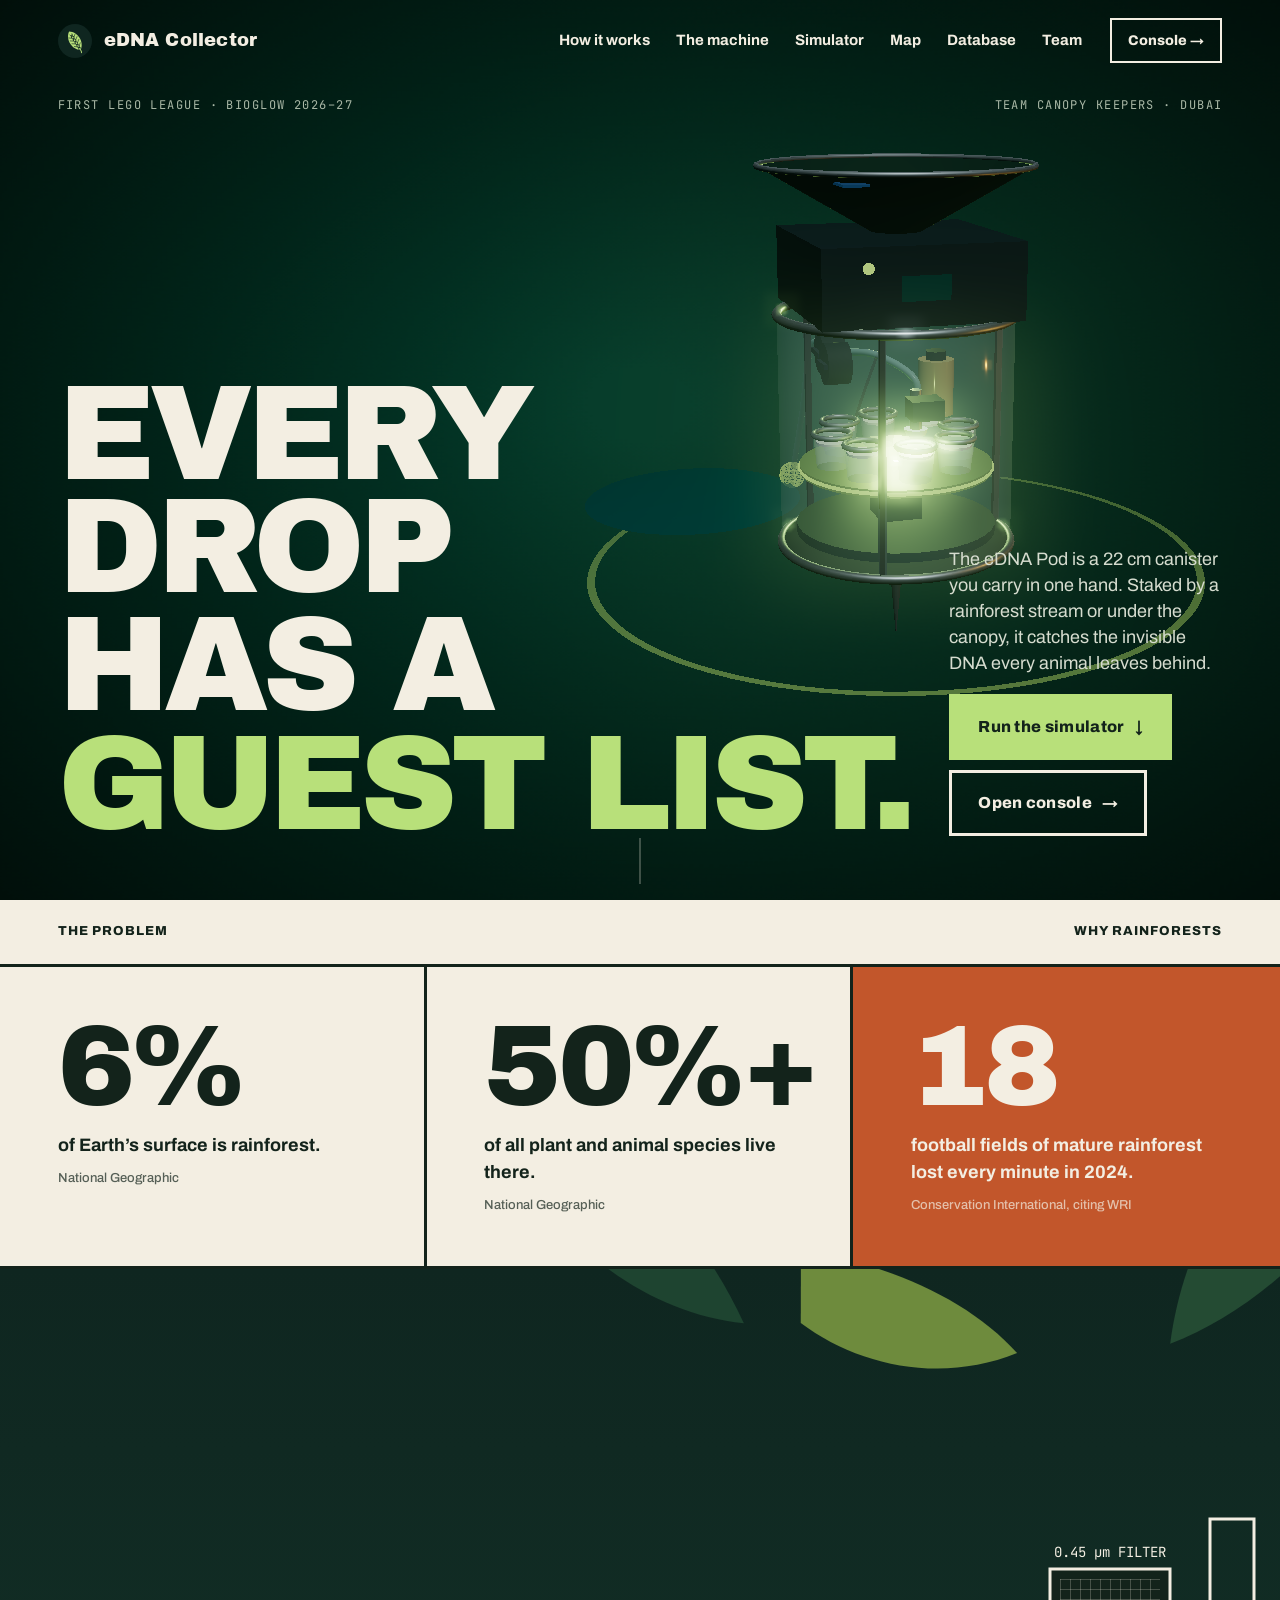
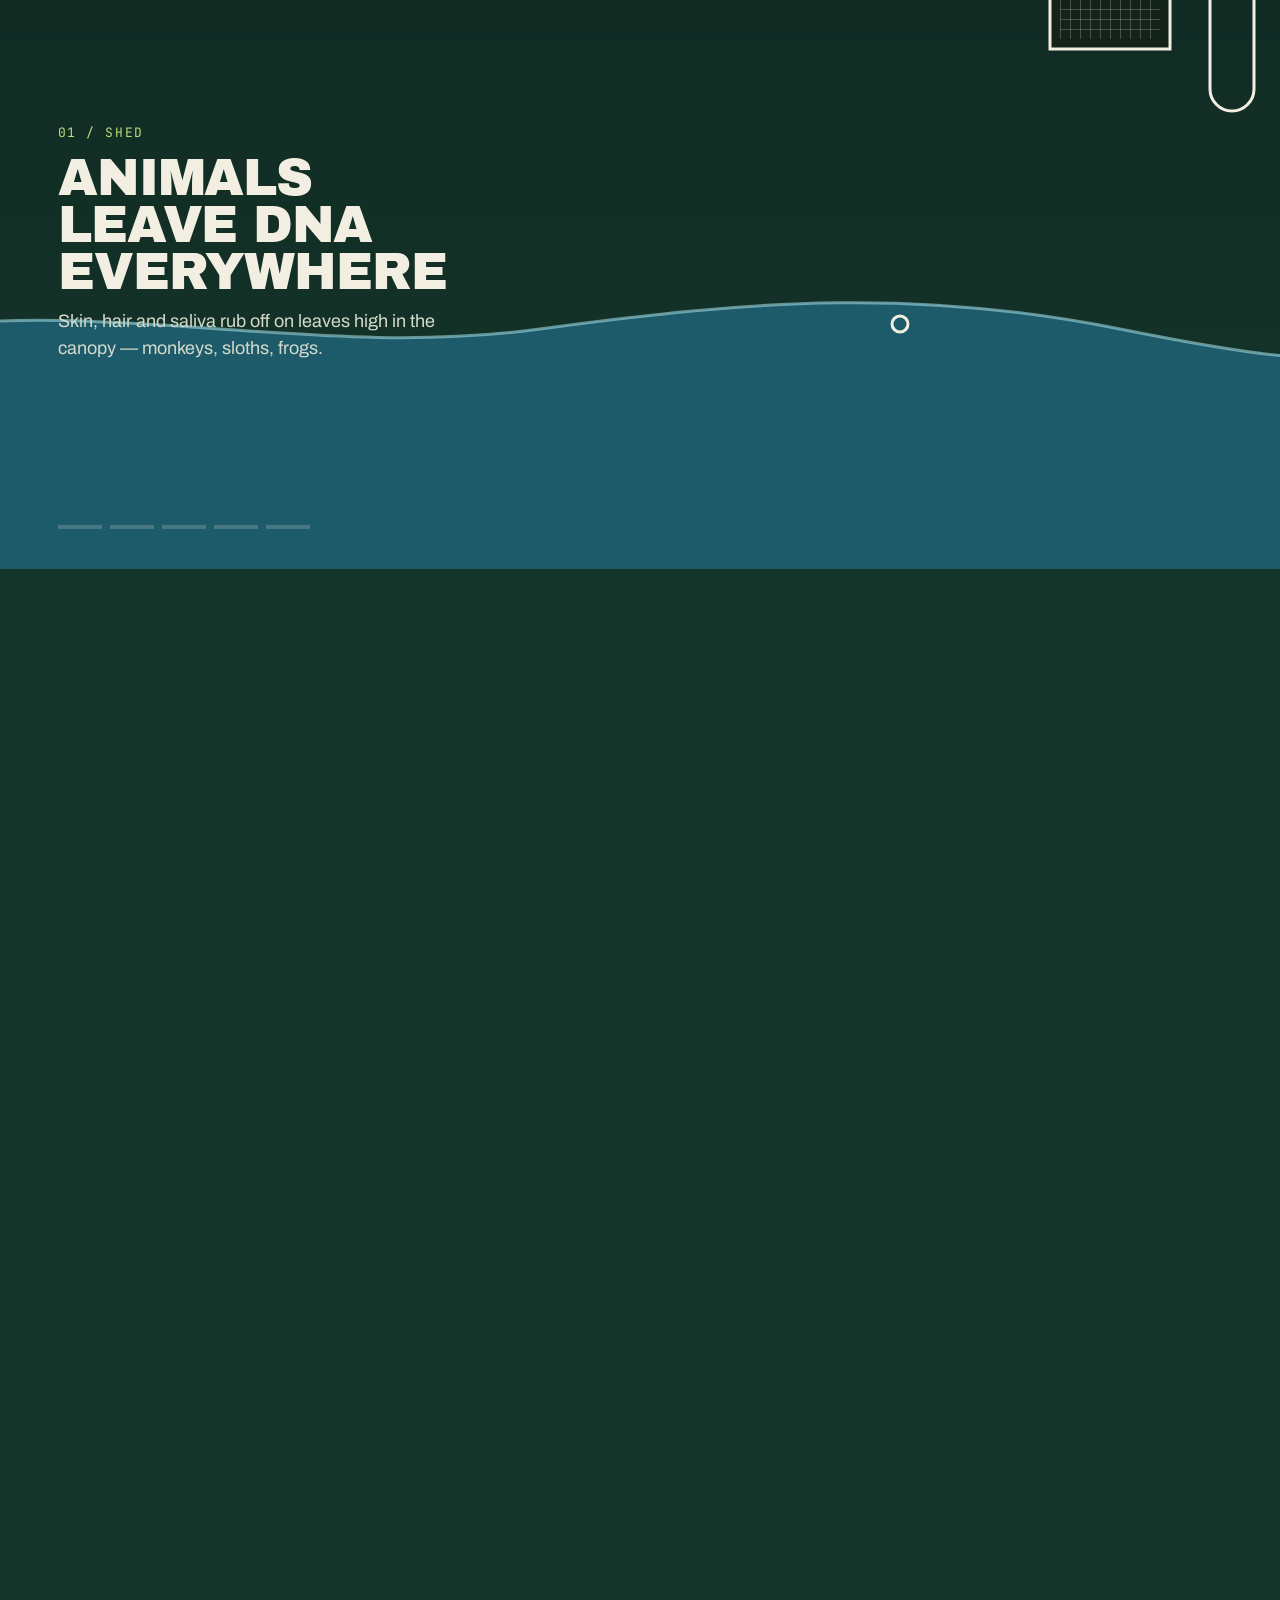
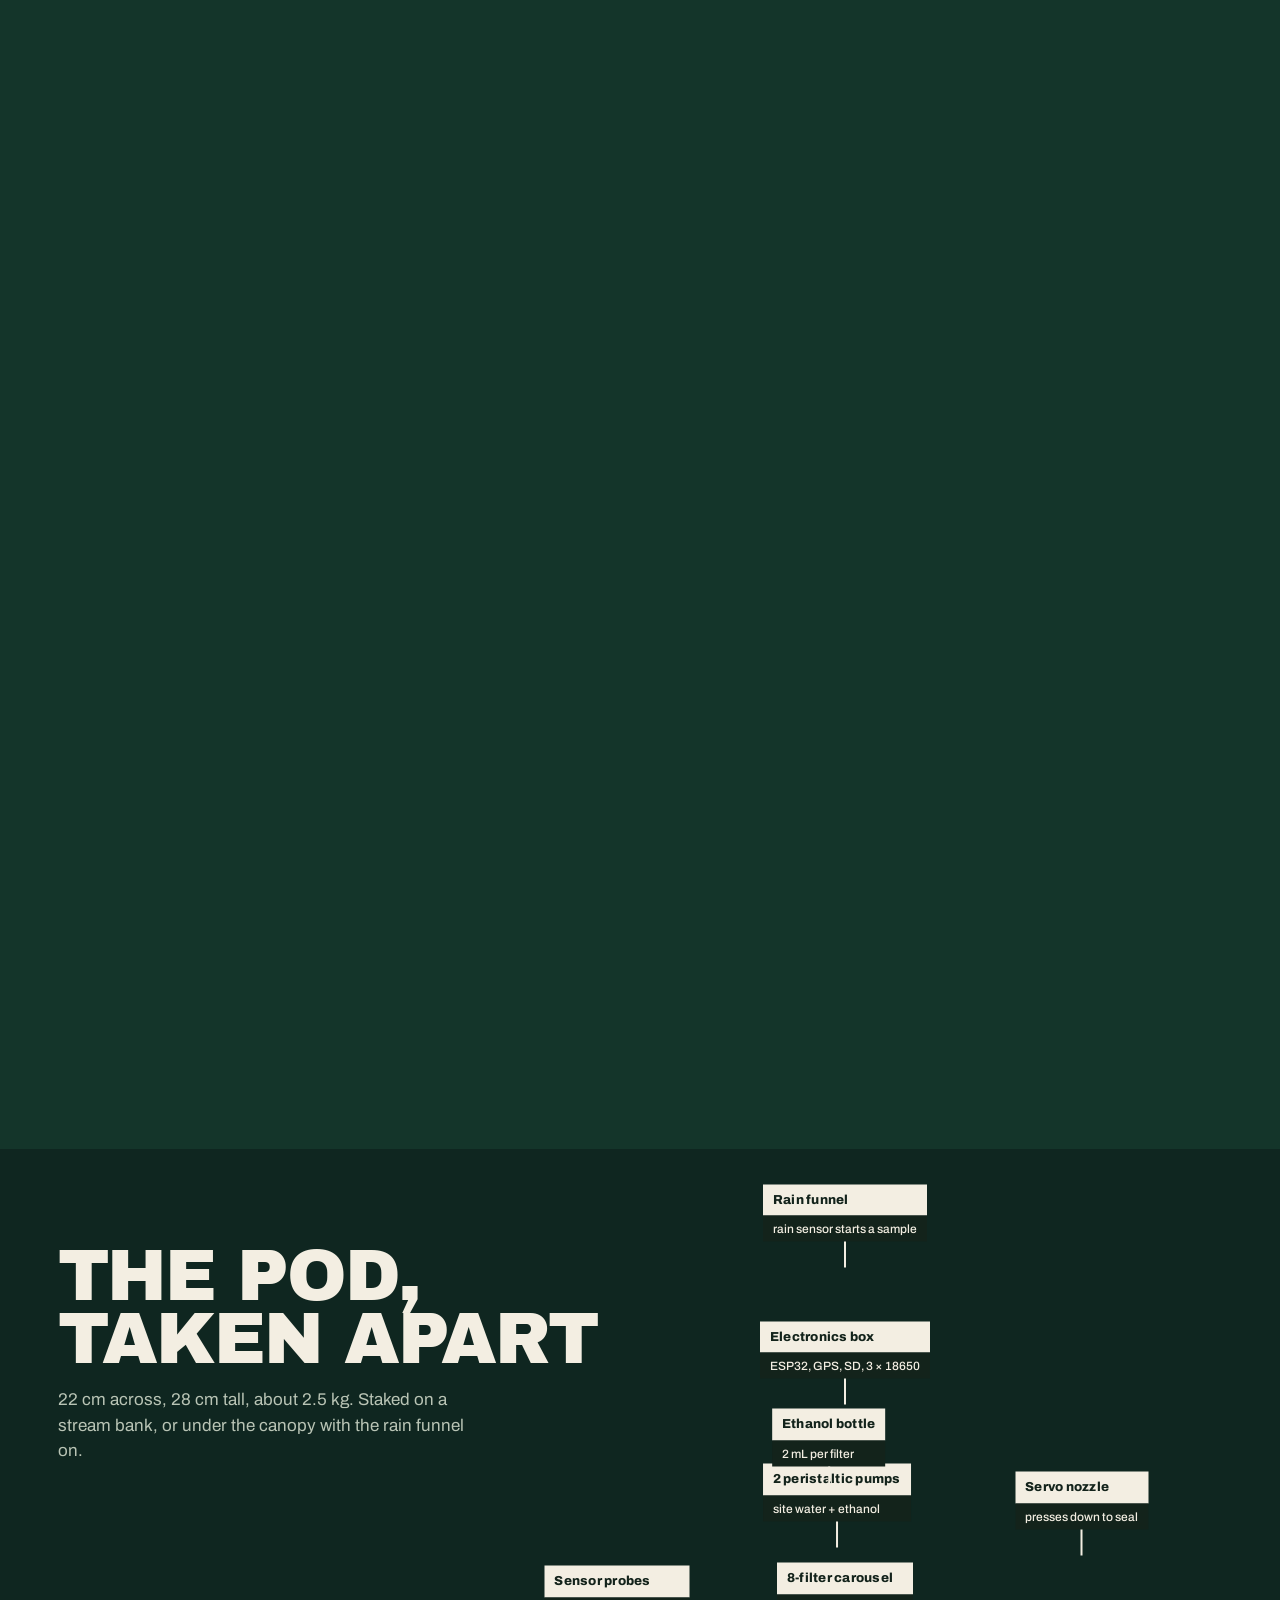
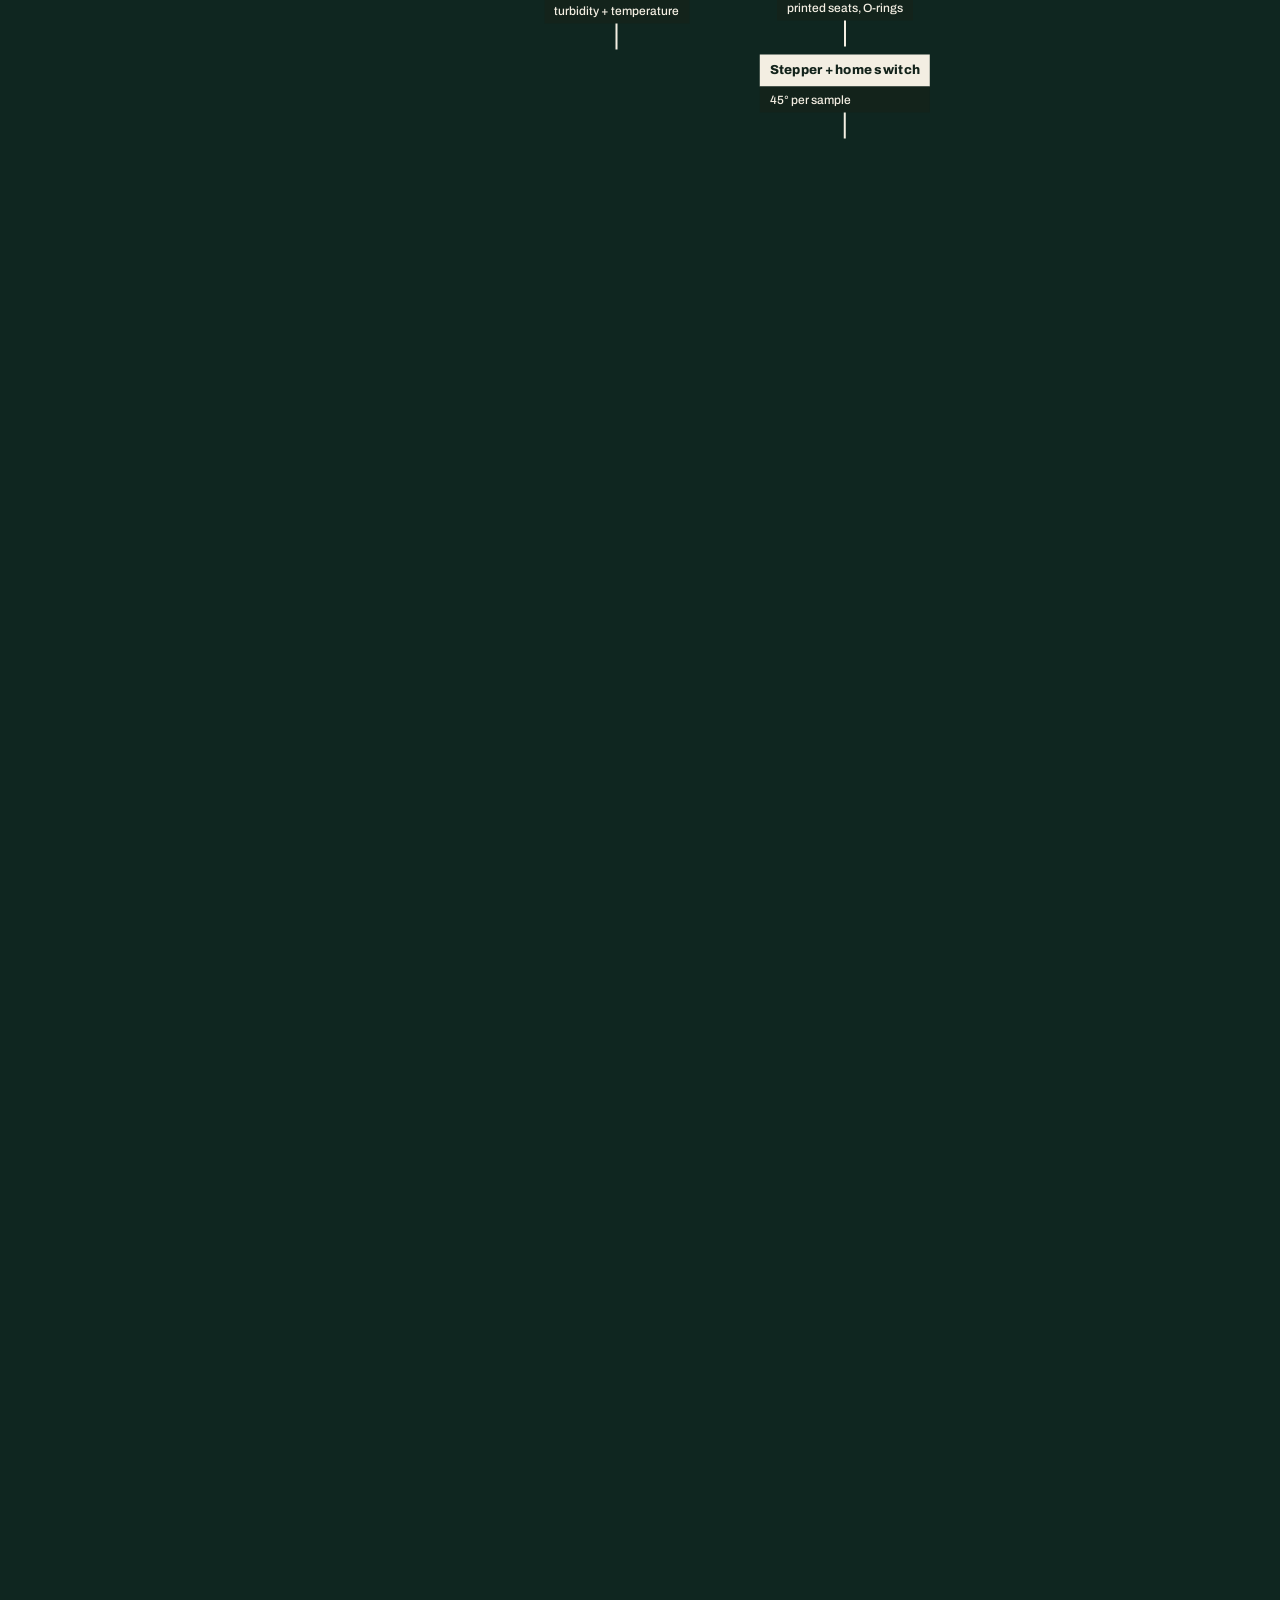
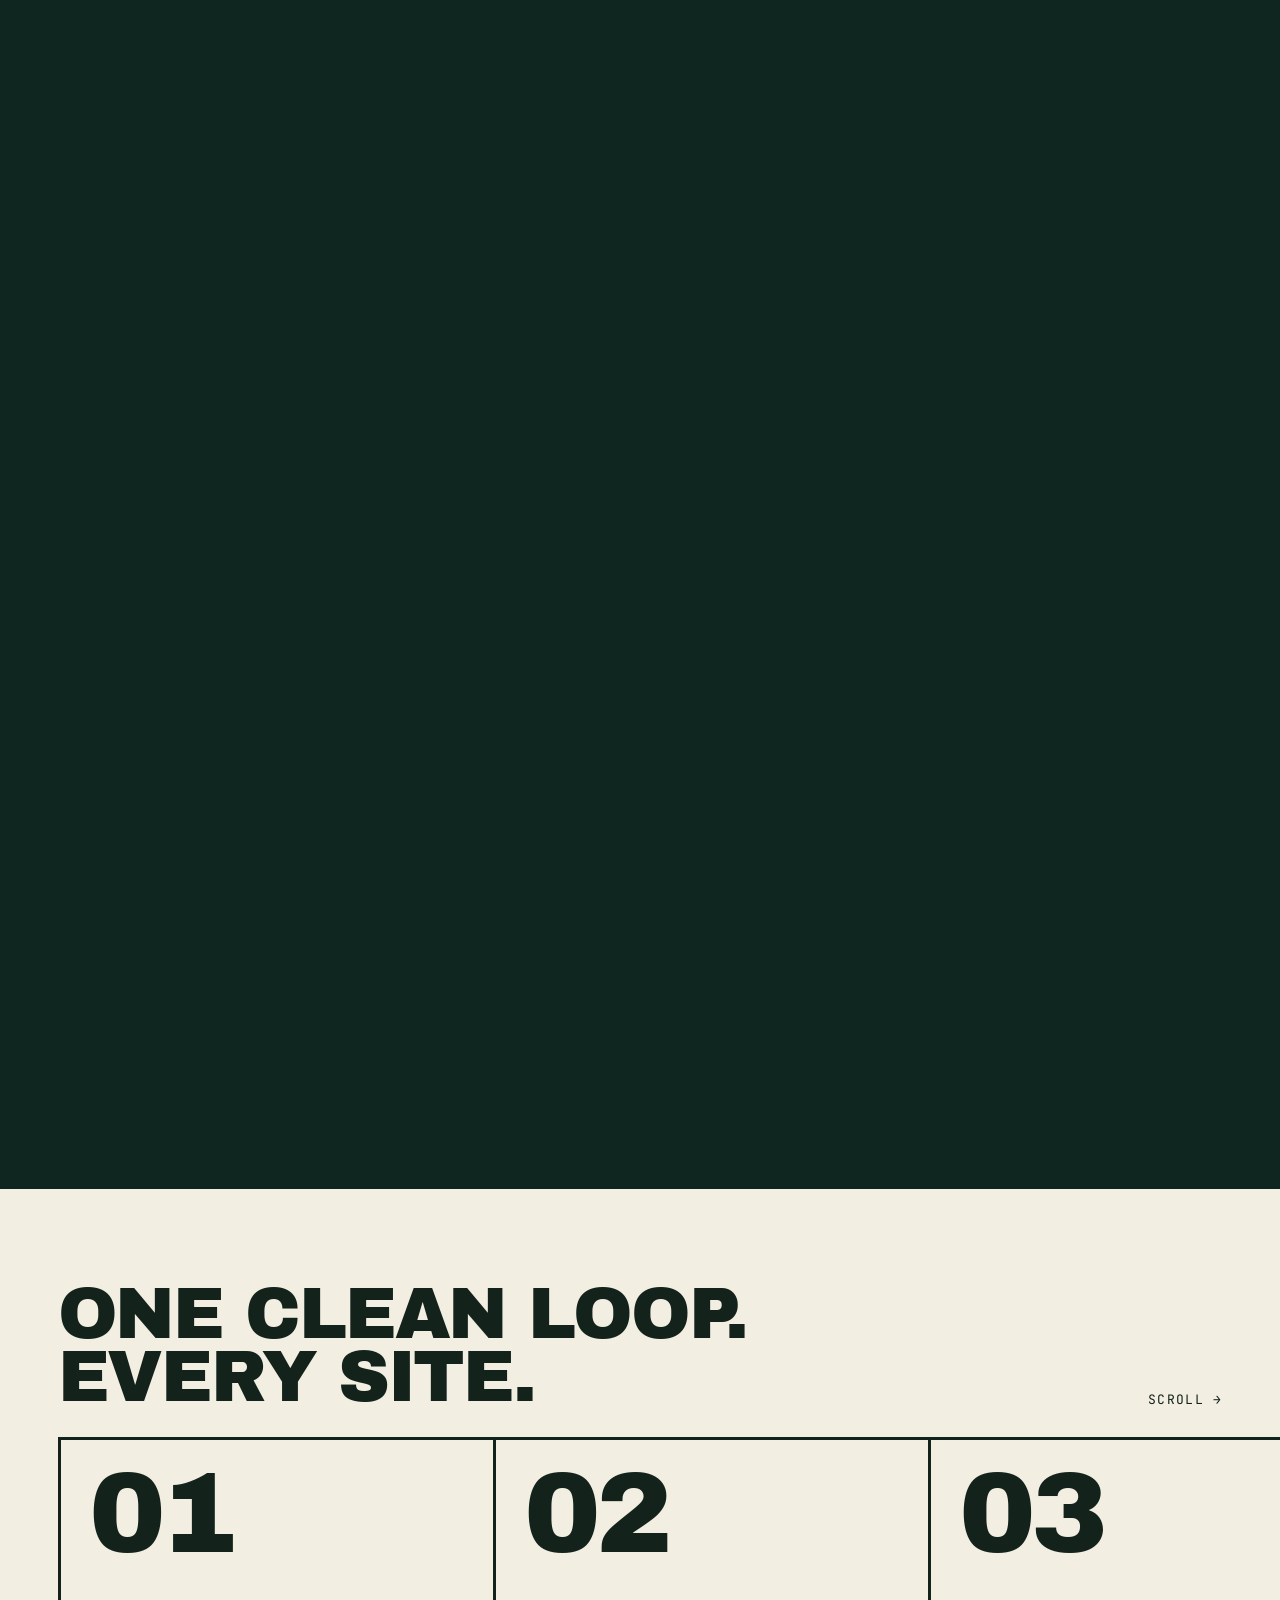
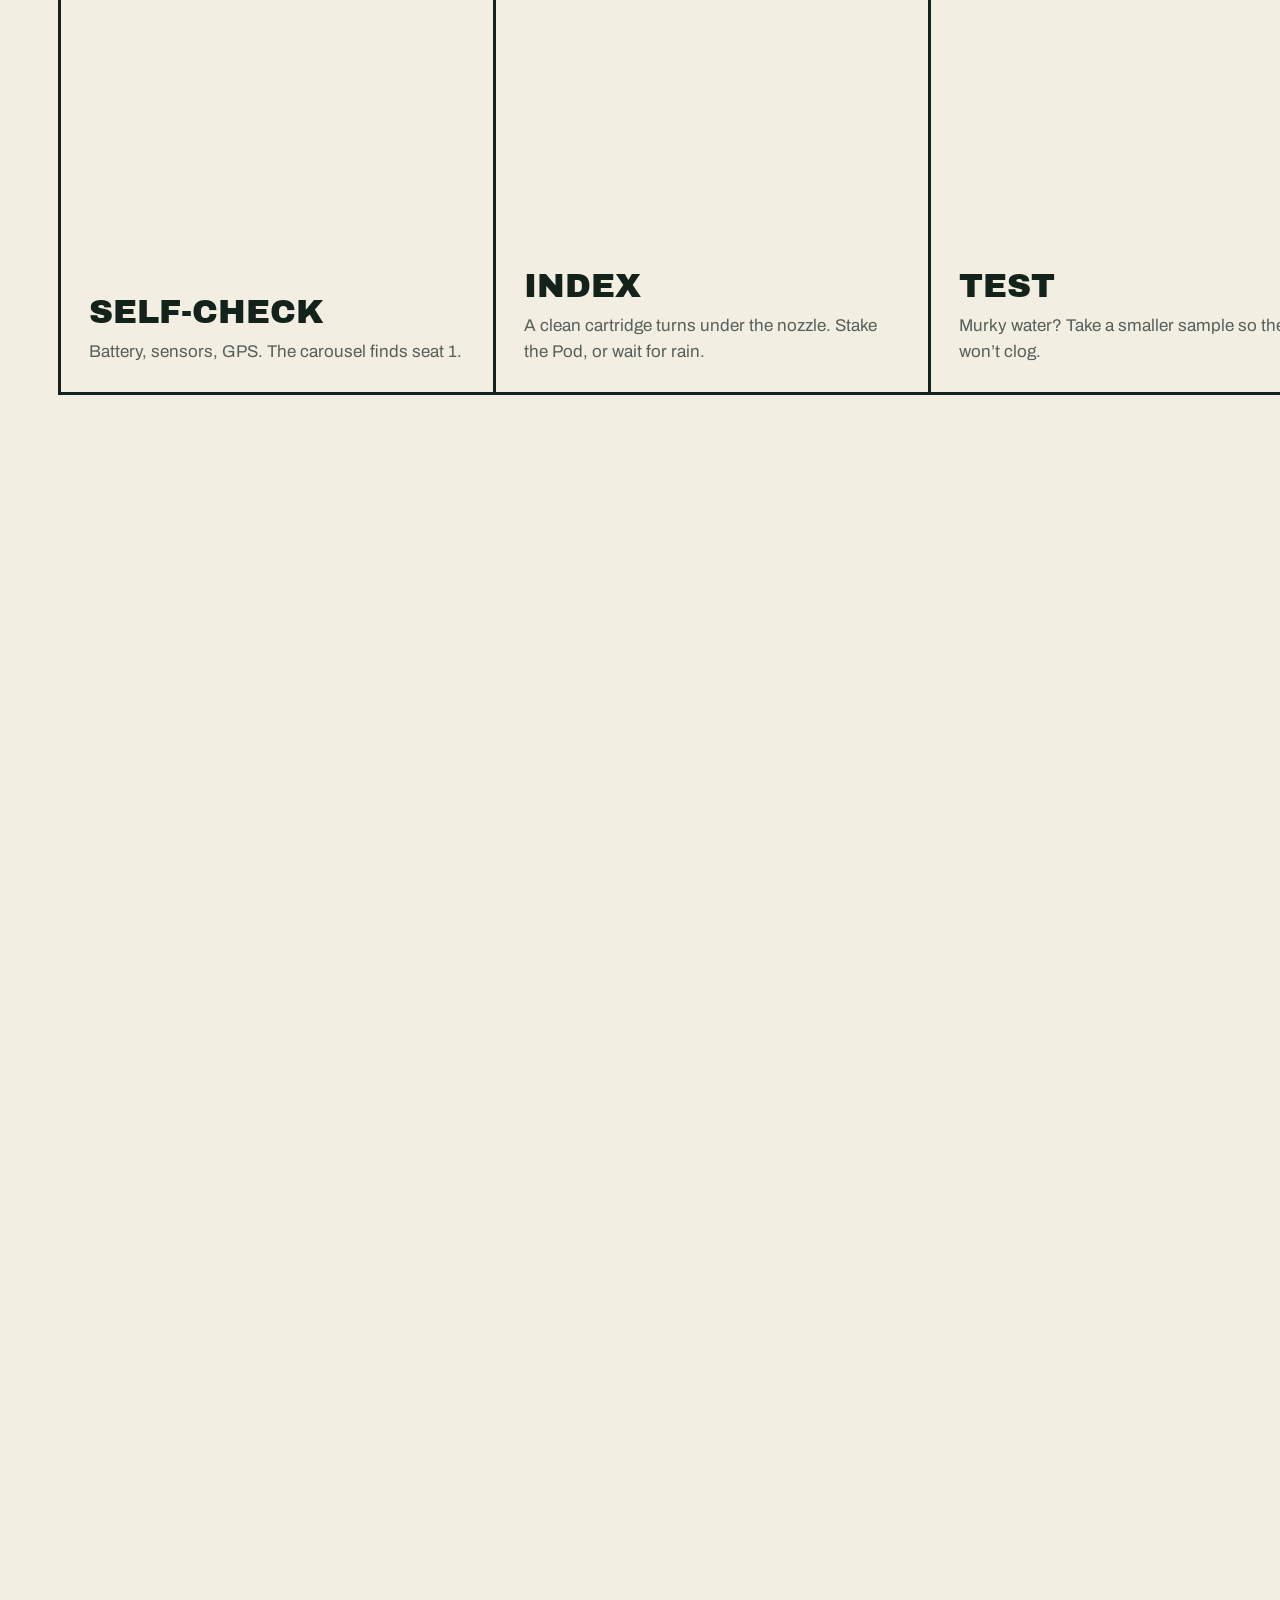
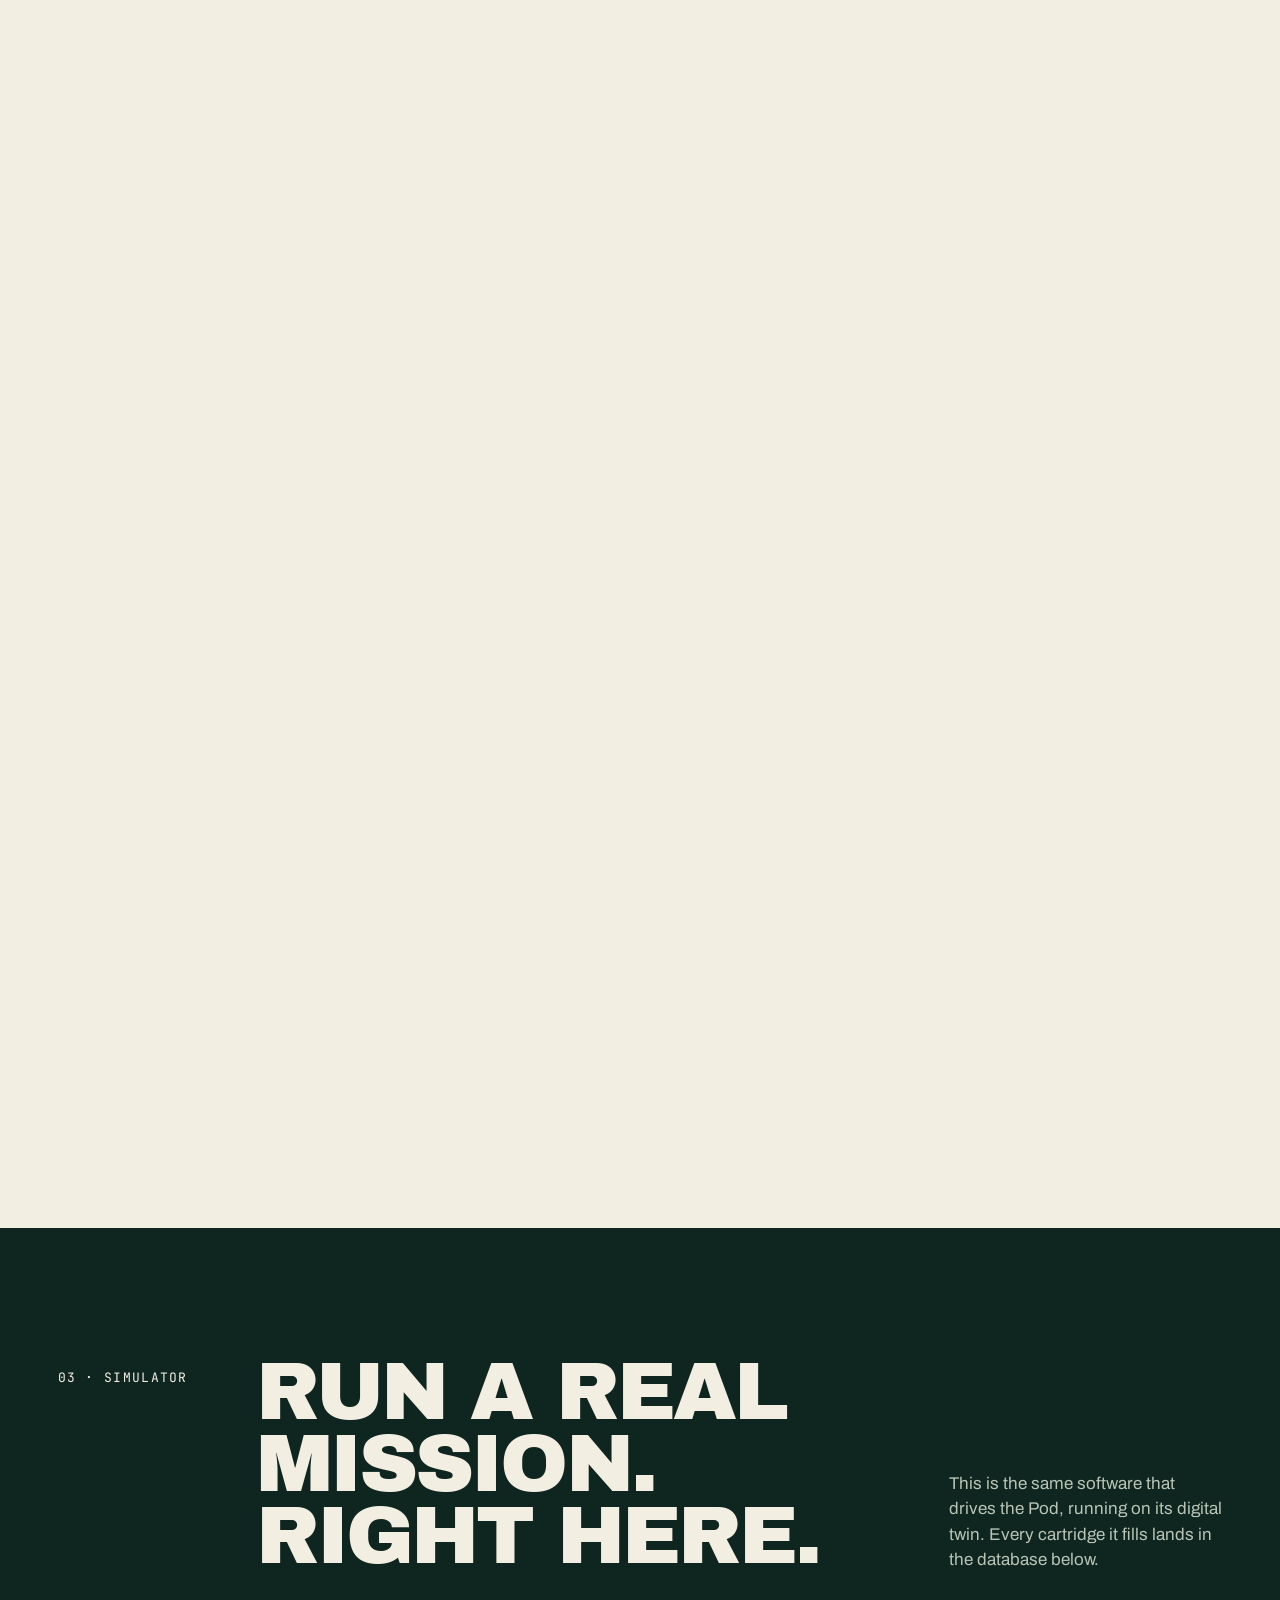
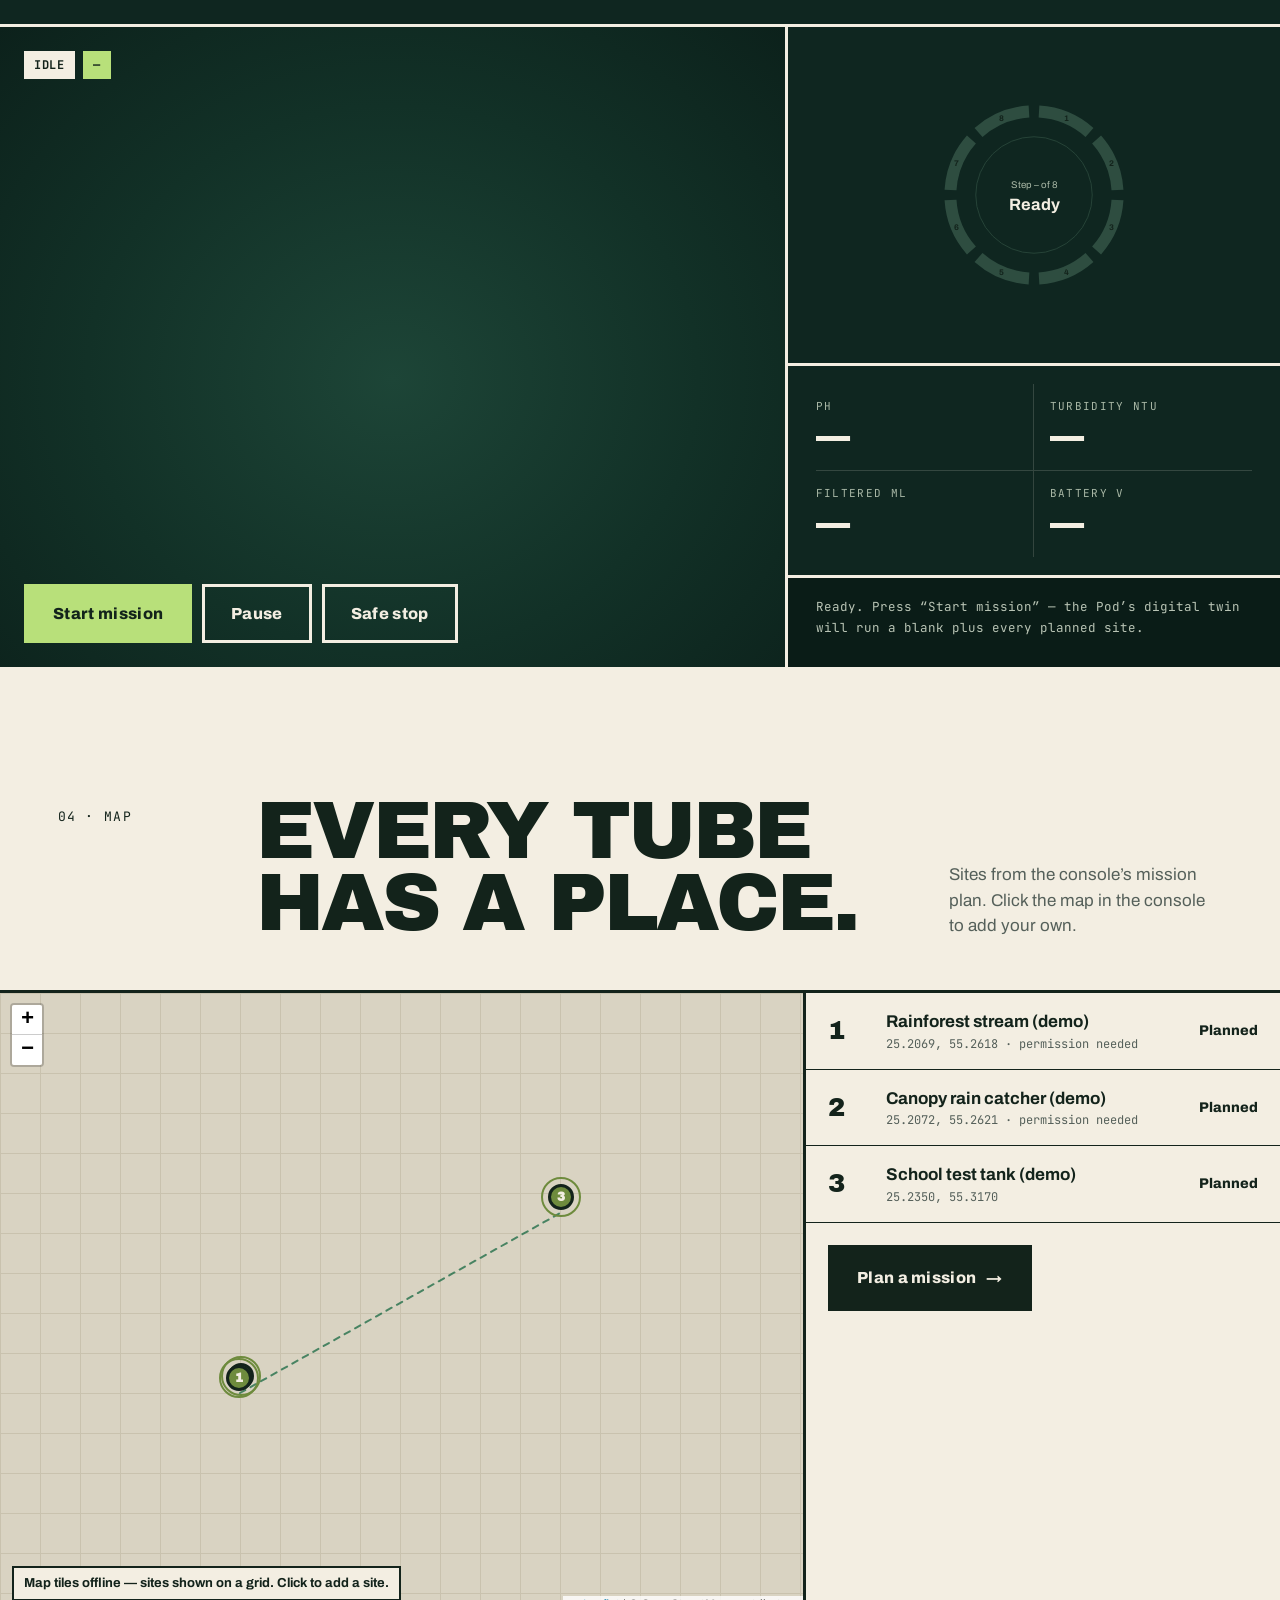
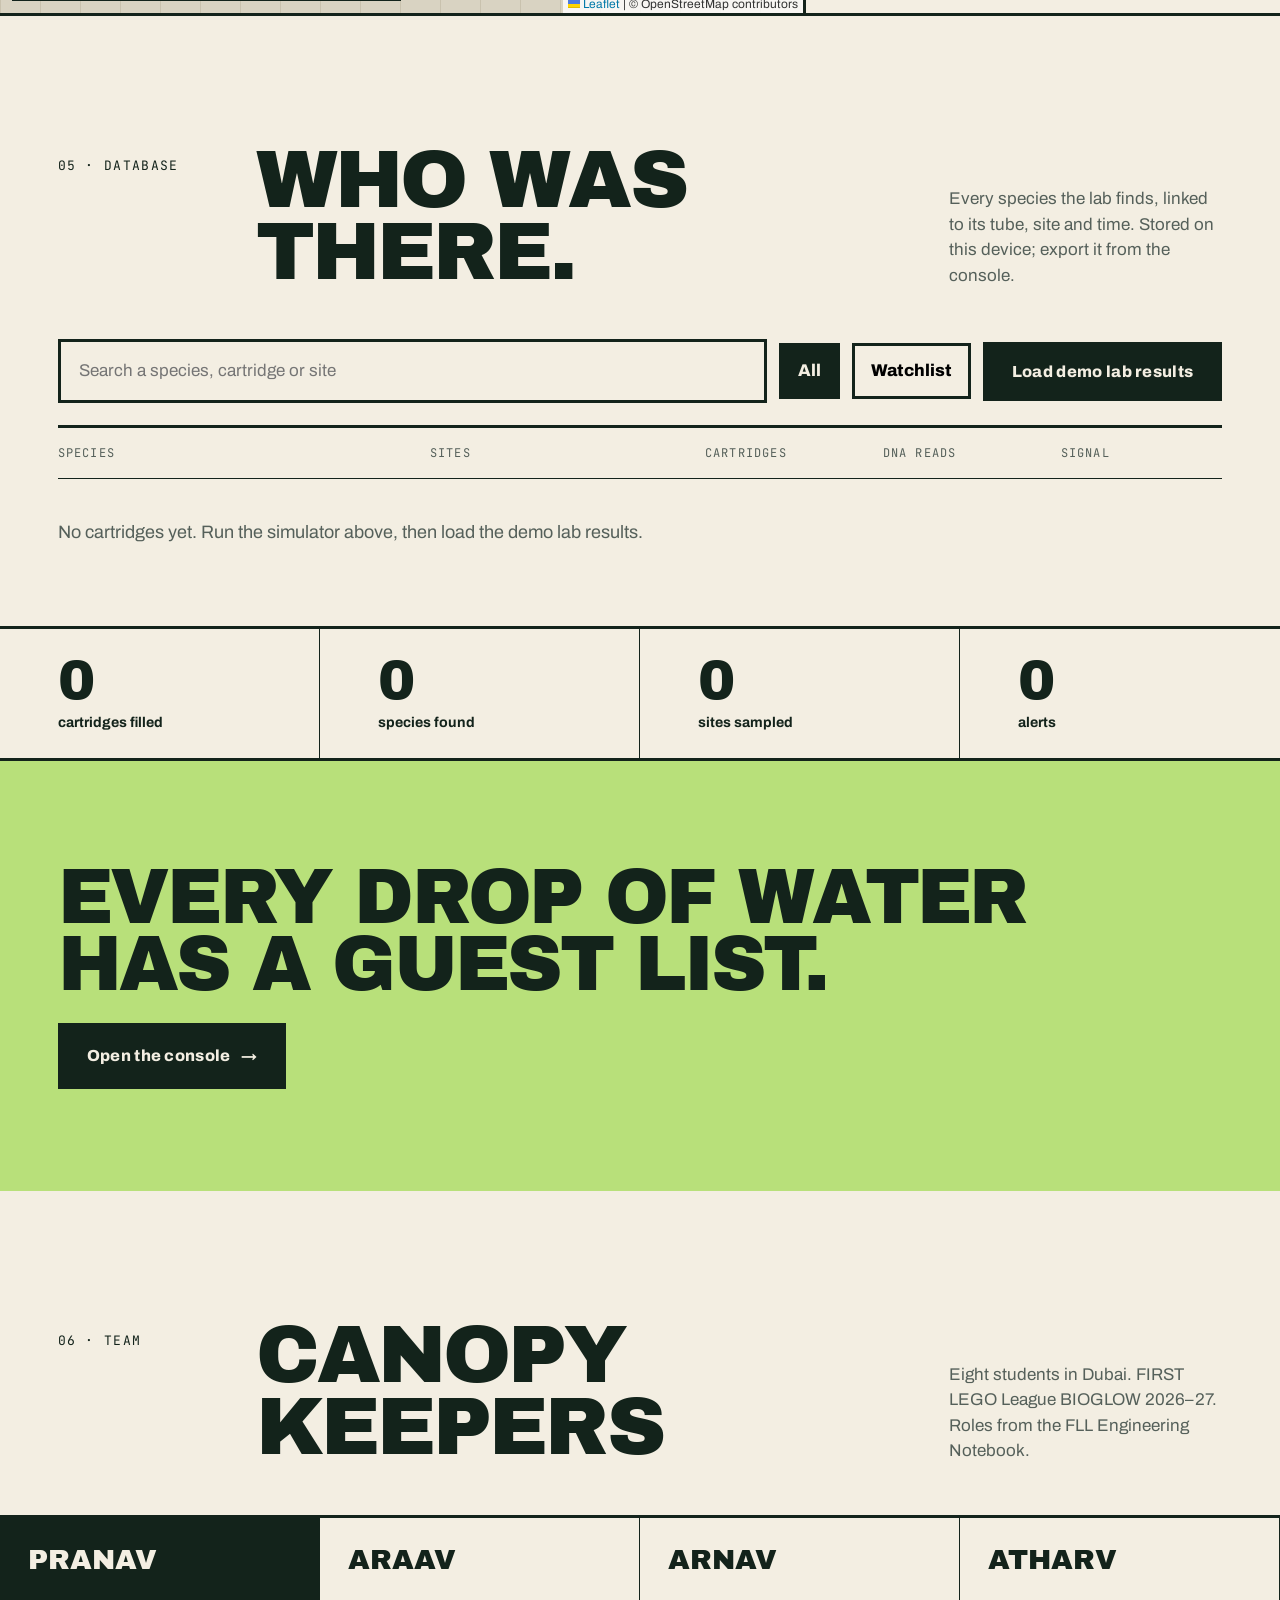
==== commit 41e87e24: "New Helix Leaf logo: site, console, favicon, apple-touch icon Co-Authored-By: Claude Opus 5.5 <norep" ====
--- a/index.html
+++ b/index.html
@@ -9,7 +9,8 @@
 <meta property="og:title" content="eDNA Collector — every drop has a guest list">
 <meta property="og:description" content="A plug-in eDNA lab for rainforest streams and rain, with the software to run it. By Team Canopy Keepers, Dubai.">
 <meta property="og:type" content="website">
-<link rel="icon" type="image/svg+xml" href="assets/canopy-keepers-logo.svg">
+<link rel="icon" type="image/svg+xml" href="assets/favicon.svg">
+<link rel="apple-touch-icon" href="assets/apple-touch-icon.png">
 <link rel="preconnect" href="https://fonts.googleapis.com">
 <link rel="preconnect" href="https://fonts.gstatic.com" crossorigin>
 <link rel="stylesheet" href="https://fonts.googleapis.com/css2?family=Archivo:wght@400;500;600;700;800&family=Archivo+Black&family=JetBrains+Mono:wght@400;600&display=swap">
--- a/css/site.css
+++ b/css/site.css
@@ -214,3 +214,28 @@
 }
 .map-note{position:absolute;z-index:500;left:12px;bottom:12px;background:var(--paper);border:2px solid var(--ink);padding:6px 10px;font-size:13px;font-weight:700}
 .fallback-map{background-image:linear-gradient(#C9C2AE 1px,transparent 1px),linear-gradient(90deg,#C9C2AE 1px,transparent 1px);background-size:40px 40px}
+
+/* ── Simulator view fixes ── */
+.sim{--surface:#0F2620;--rule:#2E4D40;--ink-2:#A9B8A6}
+.sim .btn.line{color:var(--paper);border-color:var(--paper)}
+.sim .btn.line:hover{color:var(--ink);background:var(--paper)}
+.sim-stage{min-height:640px;background:radial-gradient(ellipse at 50% 55%,#1d4537 0%,#123127 55%,#0c211b 100%)}
+.sim-hud span{font-size:12px;letter-spacing:.06em}
+.sim-hud #hudTube{background:var(--leaf)}
+.sim-ctrl{align-items:center}
+.sim-side .ring{display:grid;place-items:center;padding:28px}
+.sim-side .ring svg{max-width:280px}
+.sim-side .ring text{fill:var(--paper)}
+.readings{padding-top:18px!important;padding-bottom:18px!important}
+.readings div:nth-child(odd){padding-right:16px;border-right:1px solid rgba(243,238,226,.16)}
+.readings div:nth-child(even){padding-left:16px}
+.readings div:nth-child(-n+2){border-bottom:1px solid rgba(243,238,226,.16)}
+.readings b{font-variant-numeric:tabular-nums;line-height:1.1;display:block;margin-top:4px}
+.simlog{border-top:0;background:#0A1C17}
+@media (max-width:900px){
+  .sim-stage{min-height:520px}
+  .sim-ctrl{left:16px;right:16px;bottom:16px;gap:8px;flex-wrap:nowrap}
+  .sim-ctrl .btn{flex:1;justify-content:center;padding:13px 6px;font-size:13px;border-width:2px;white-space:nowrap}
+  .sim-hud{left:16px;top:16px}
+  .readings b{font-size:28px}
+}
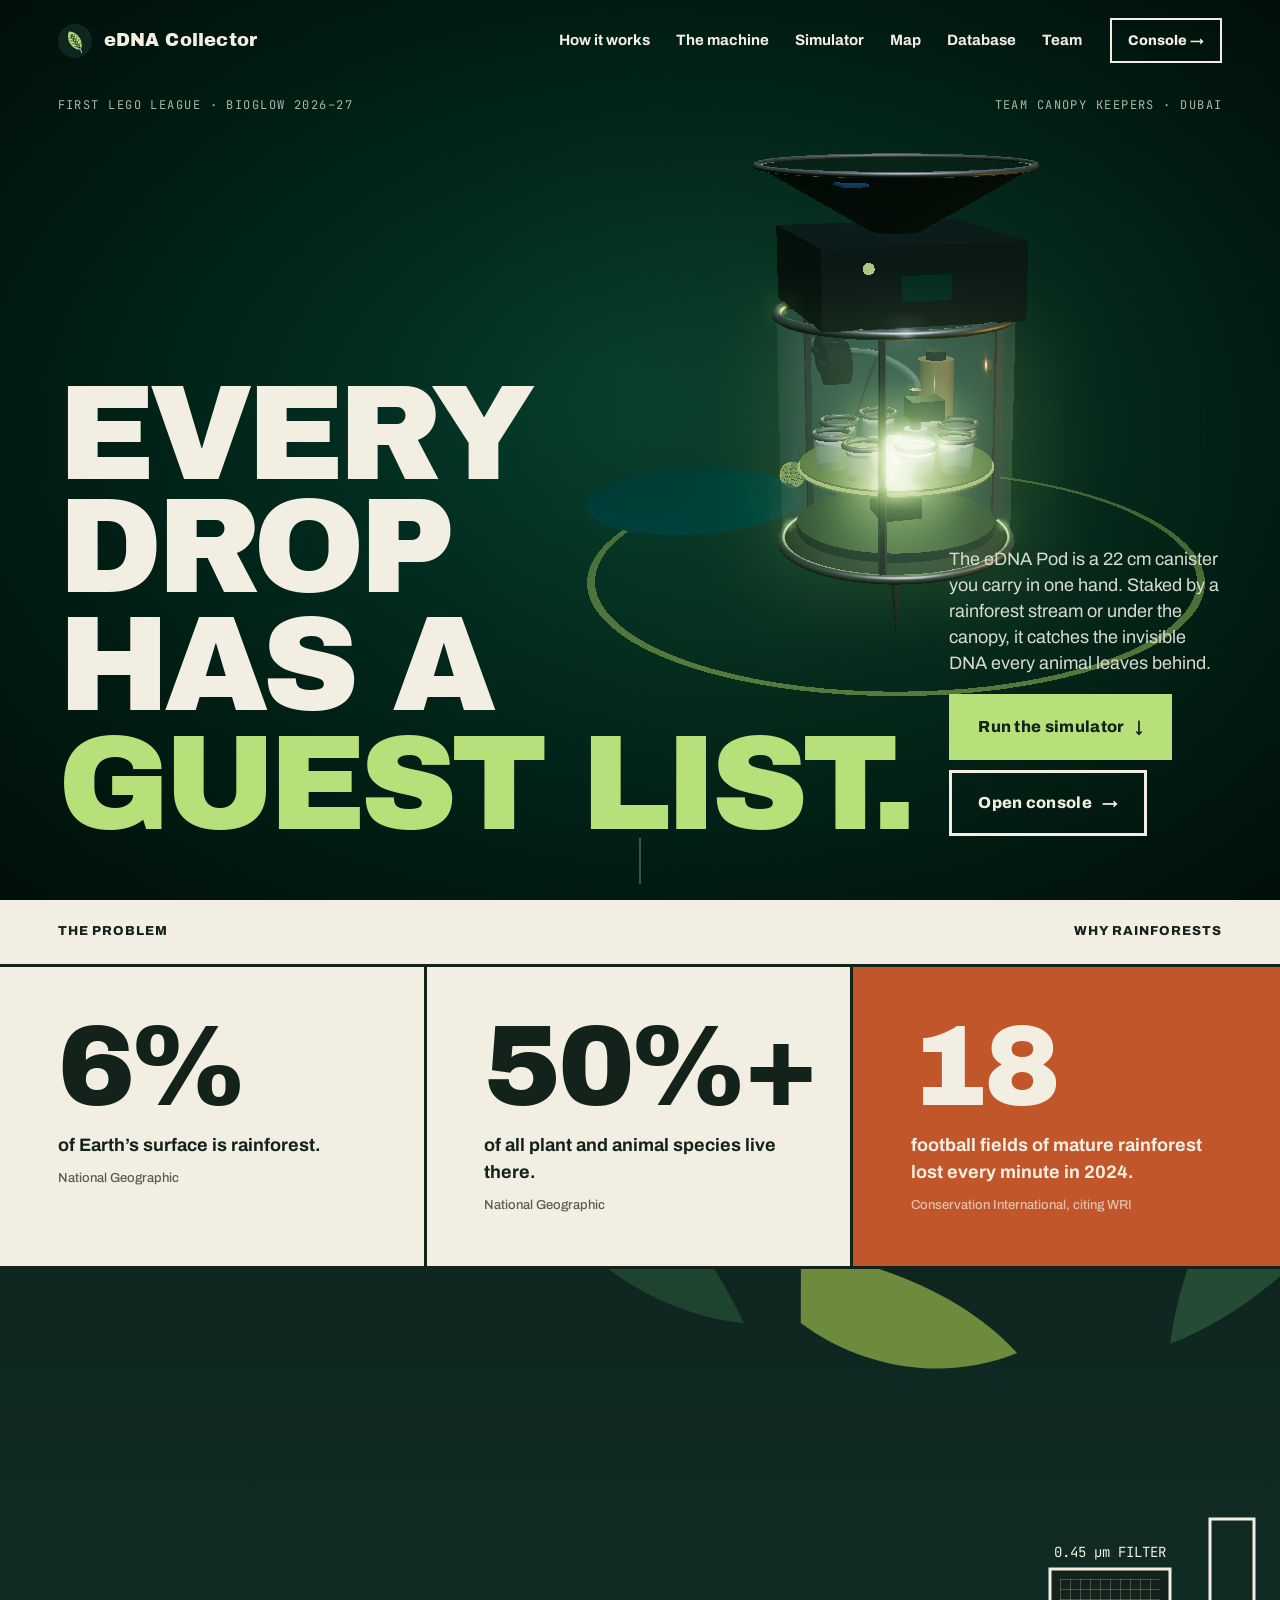
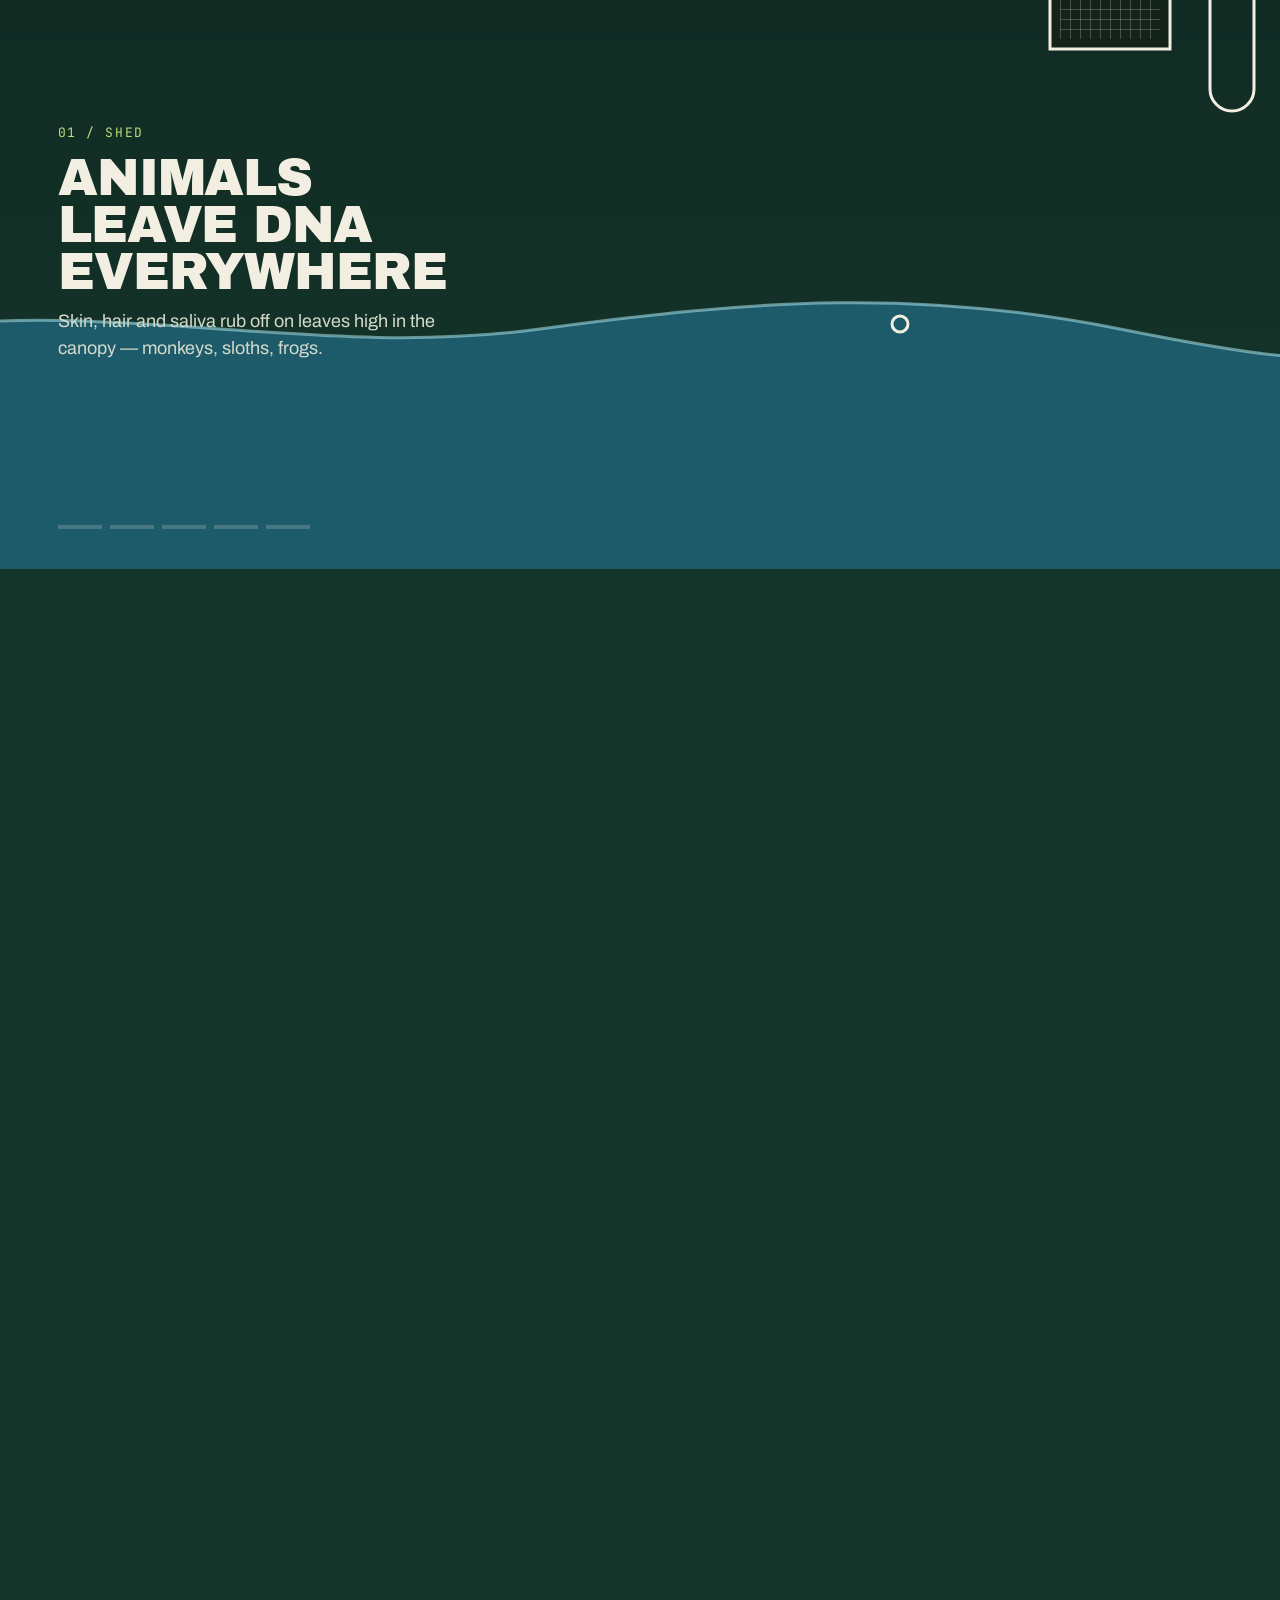
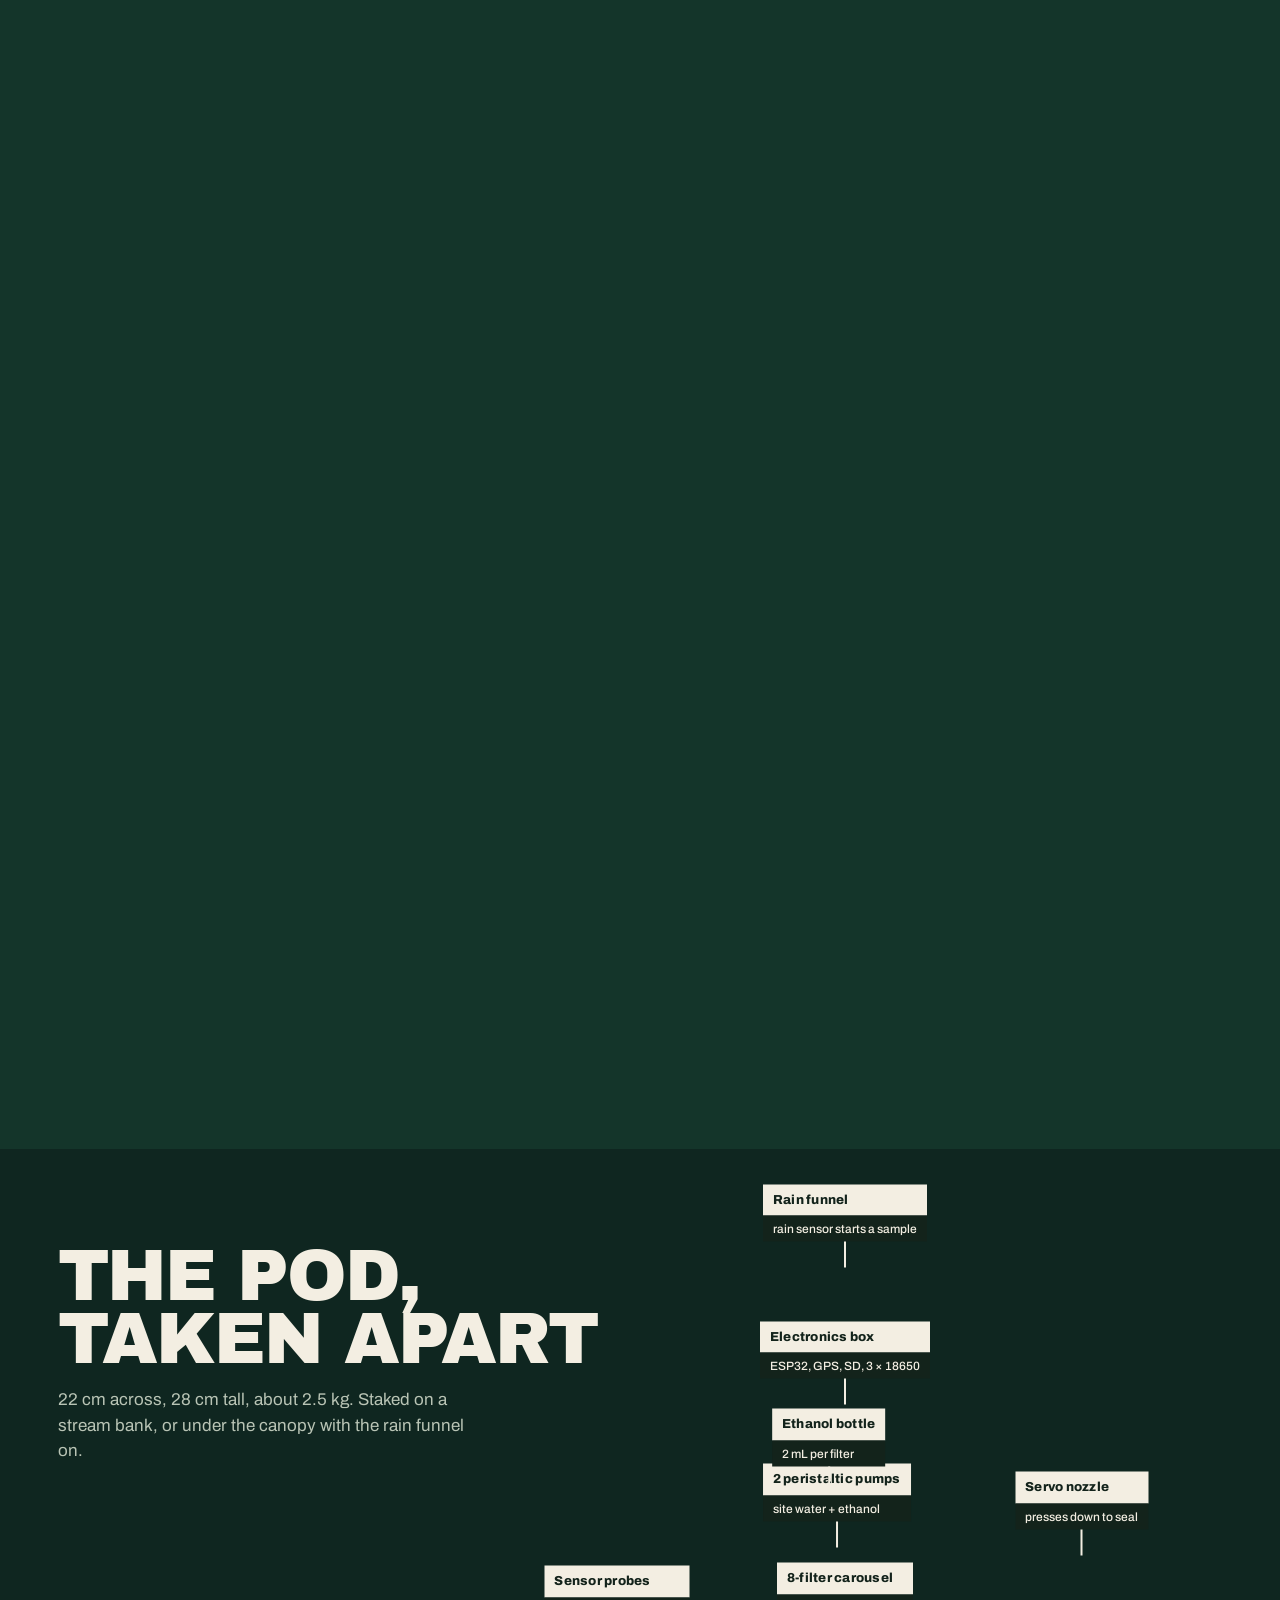
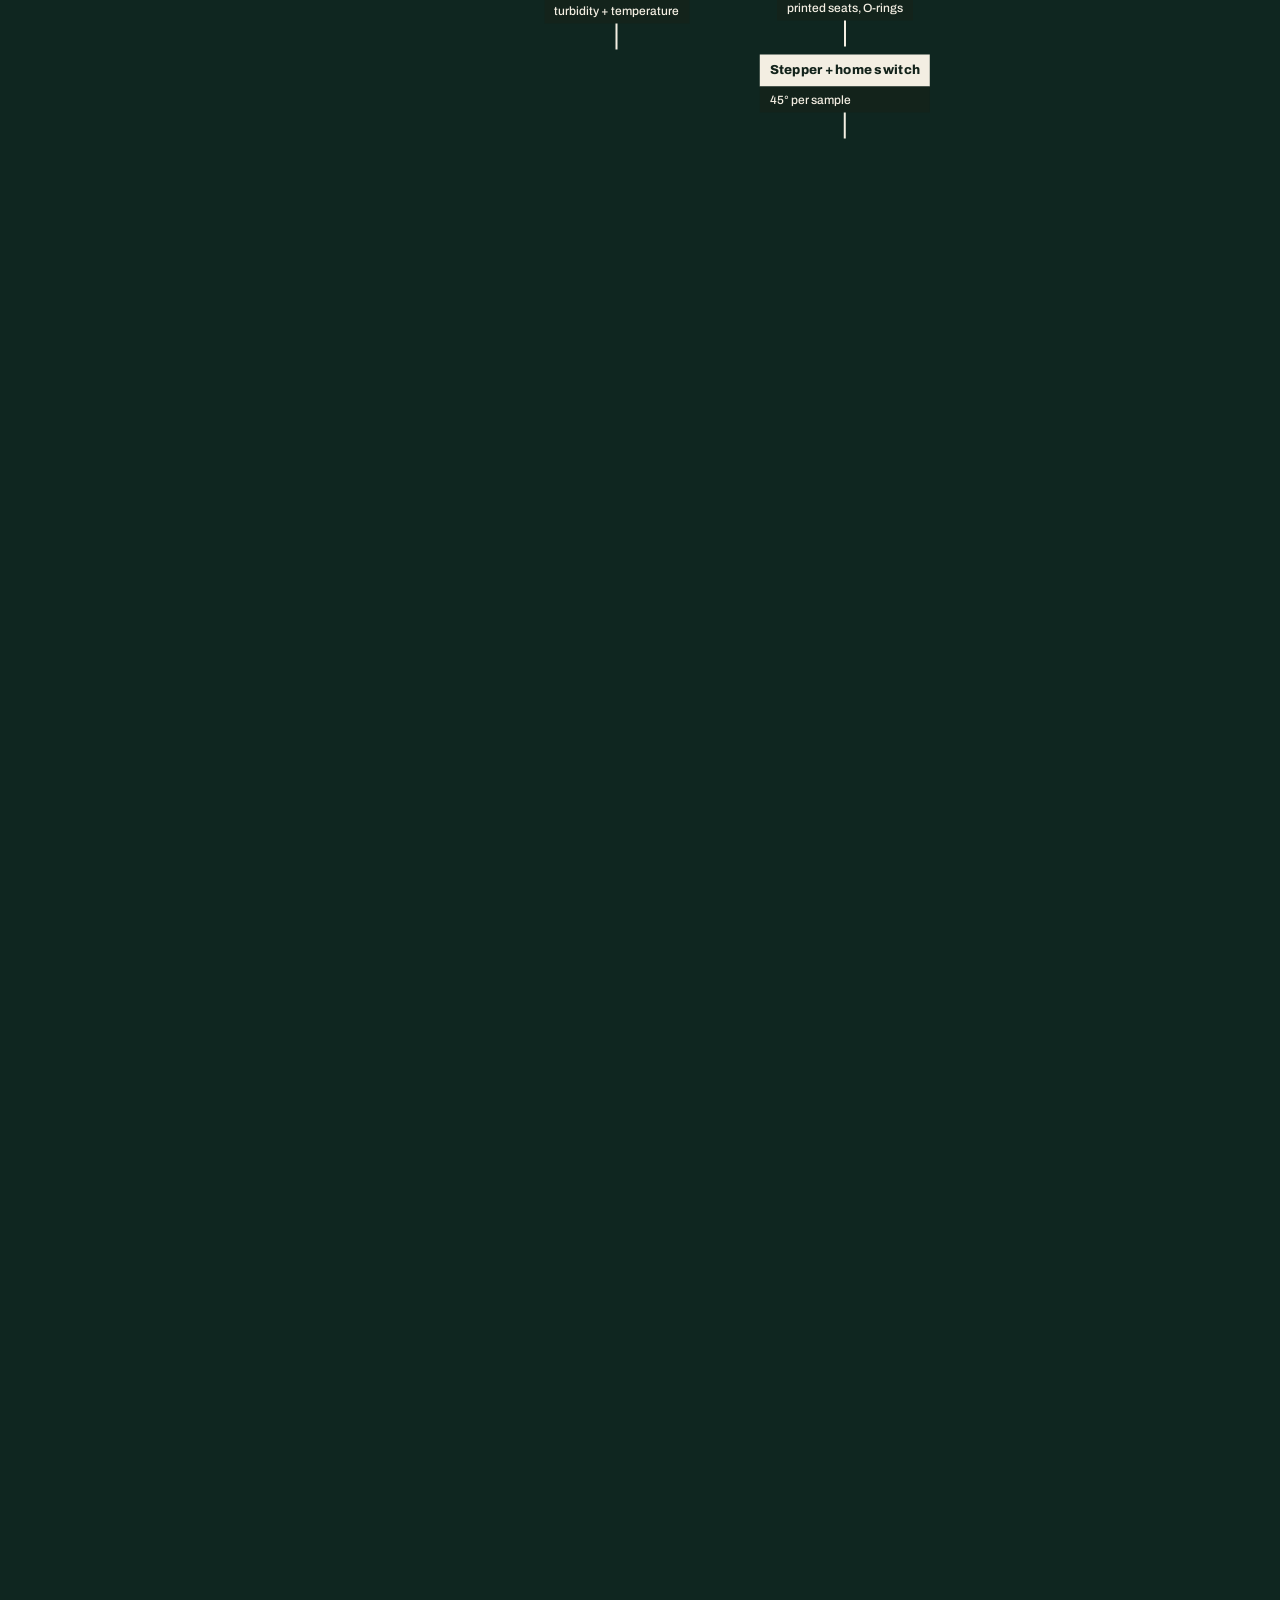
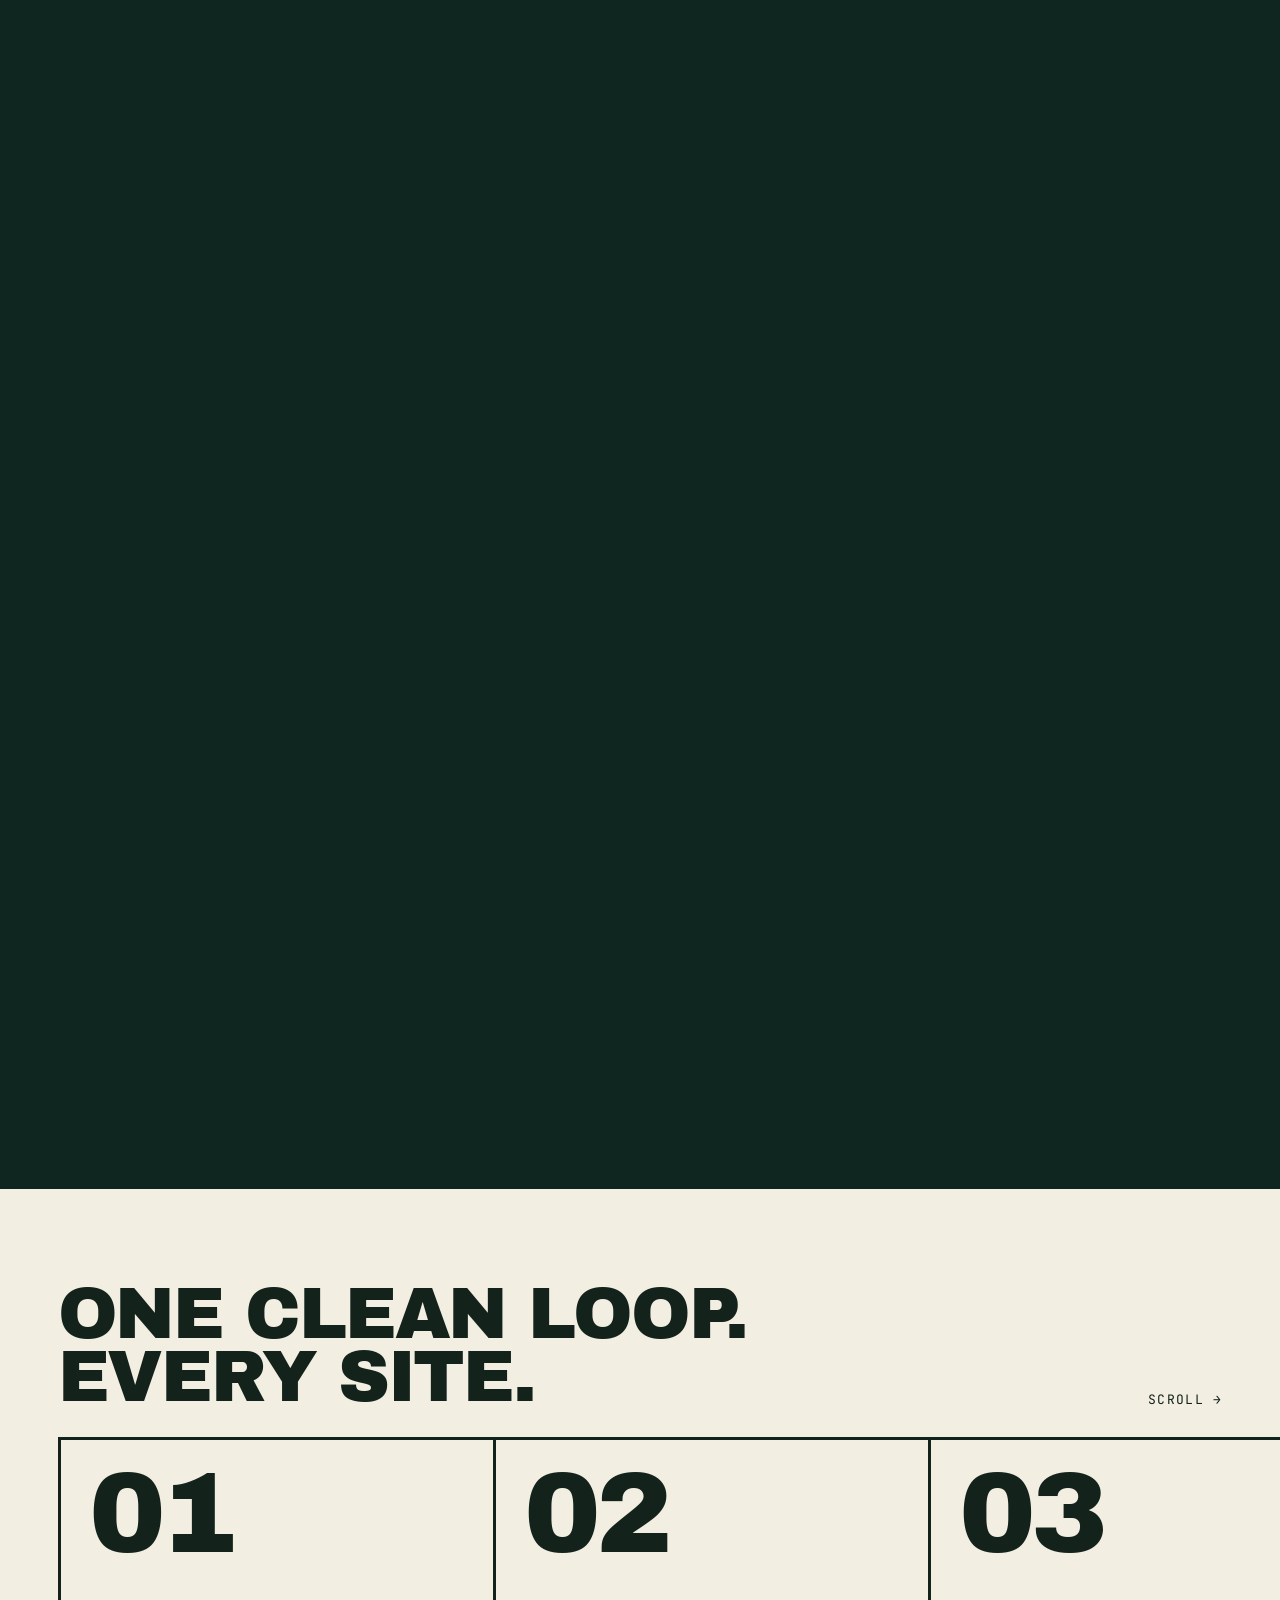
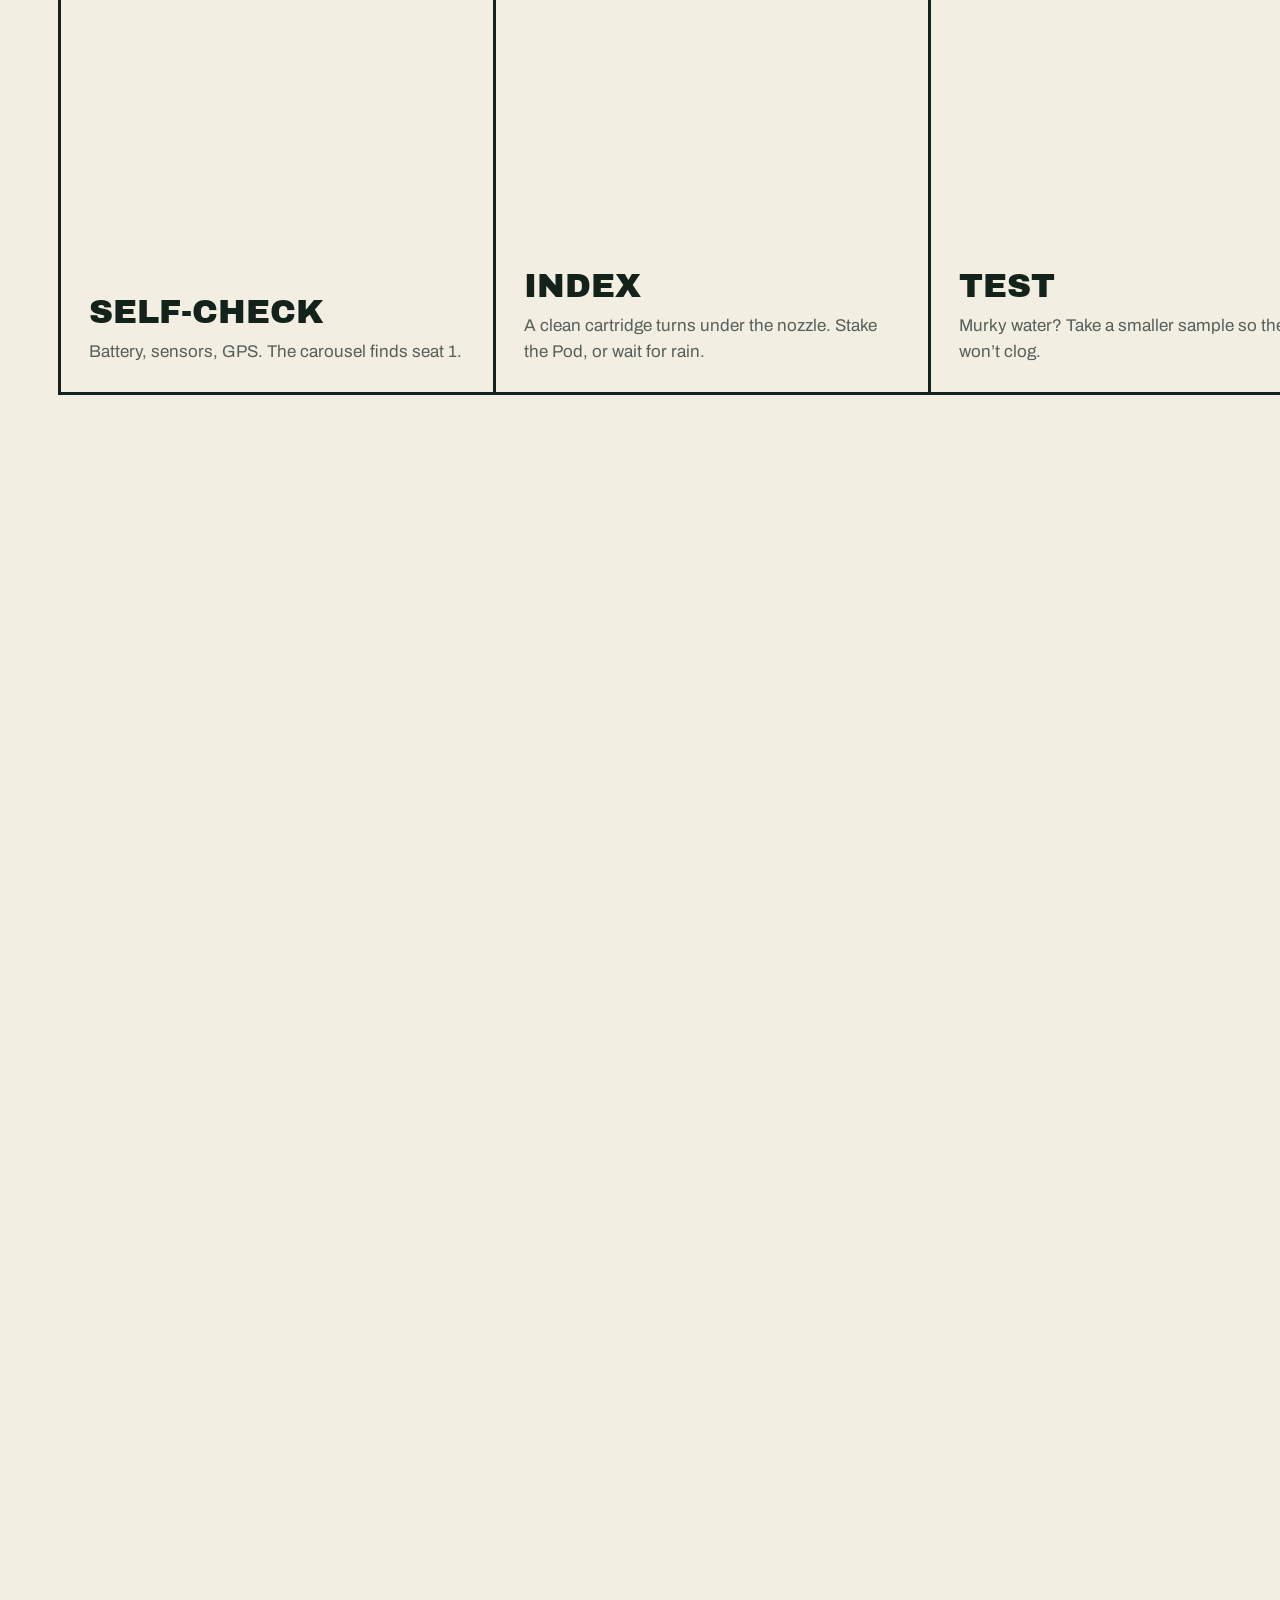
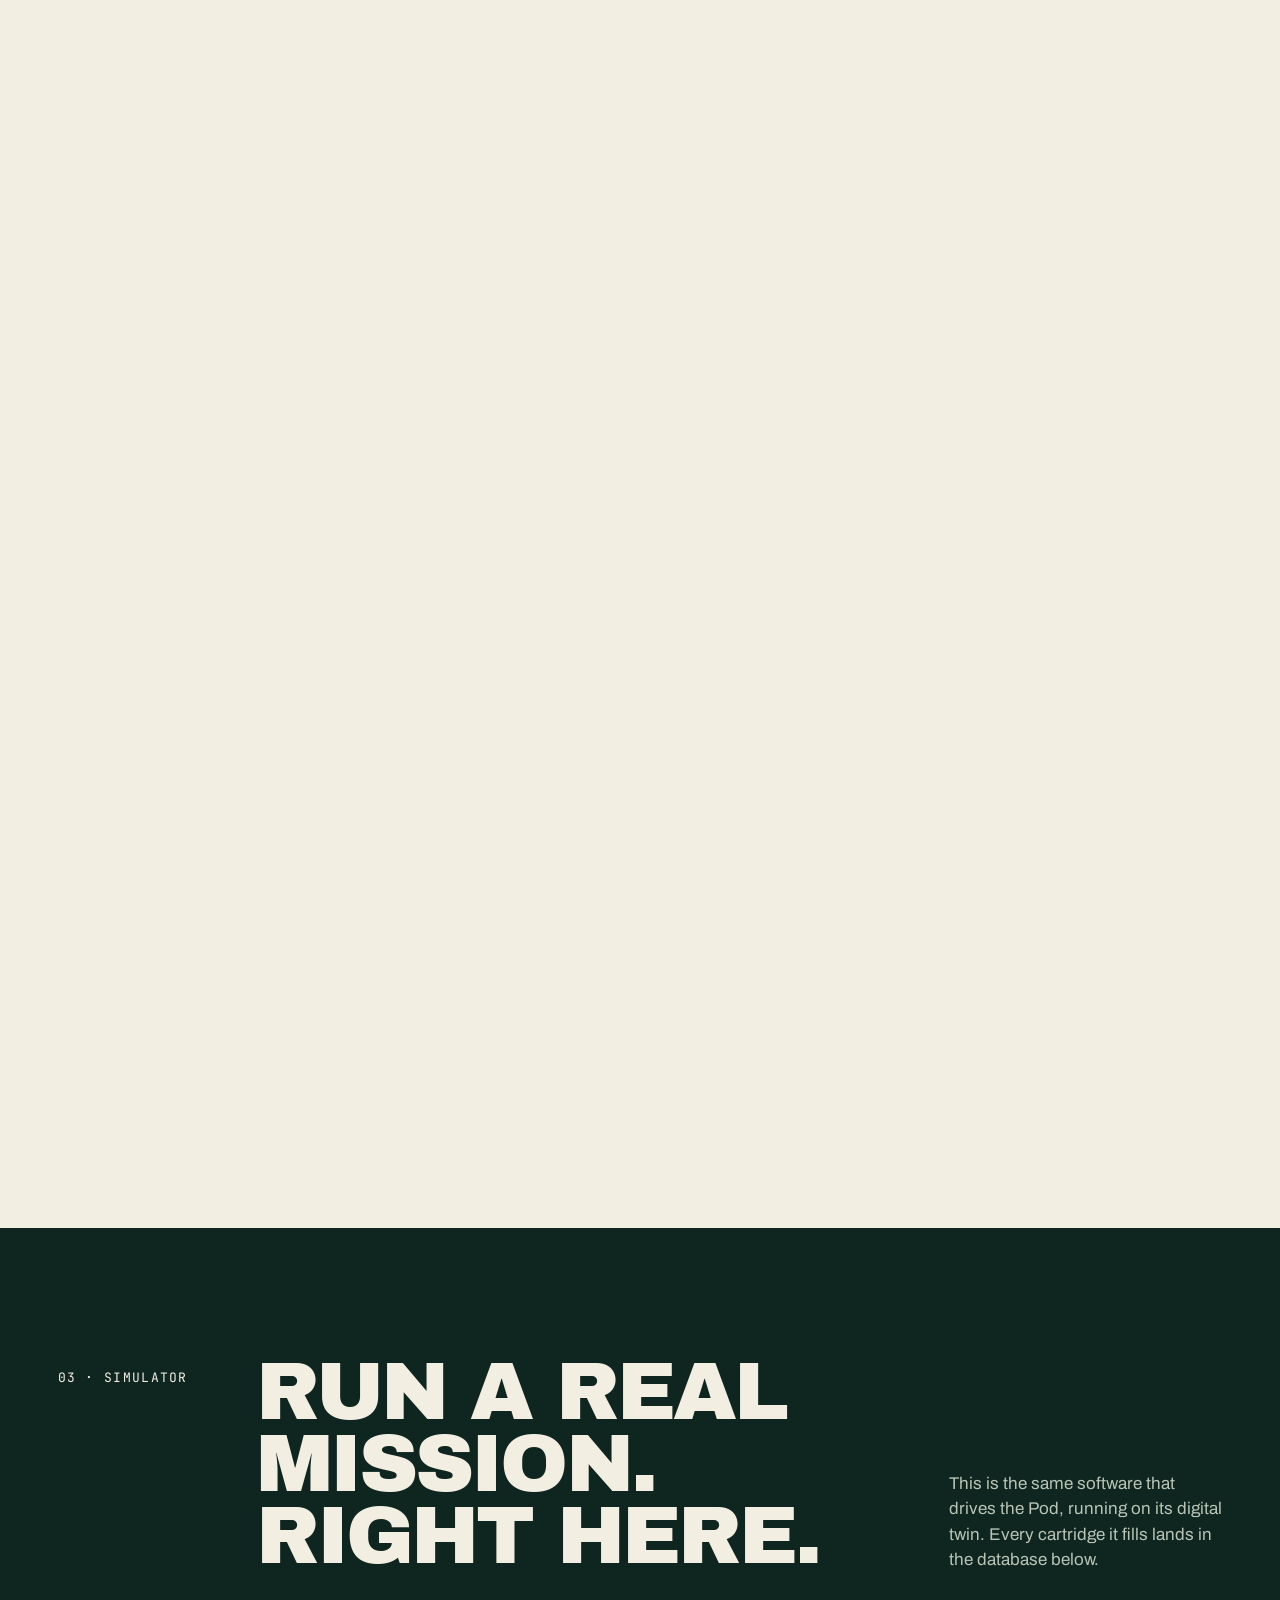
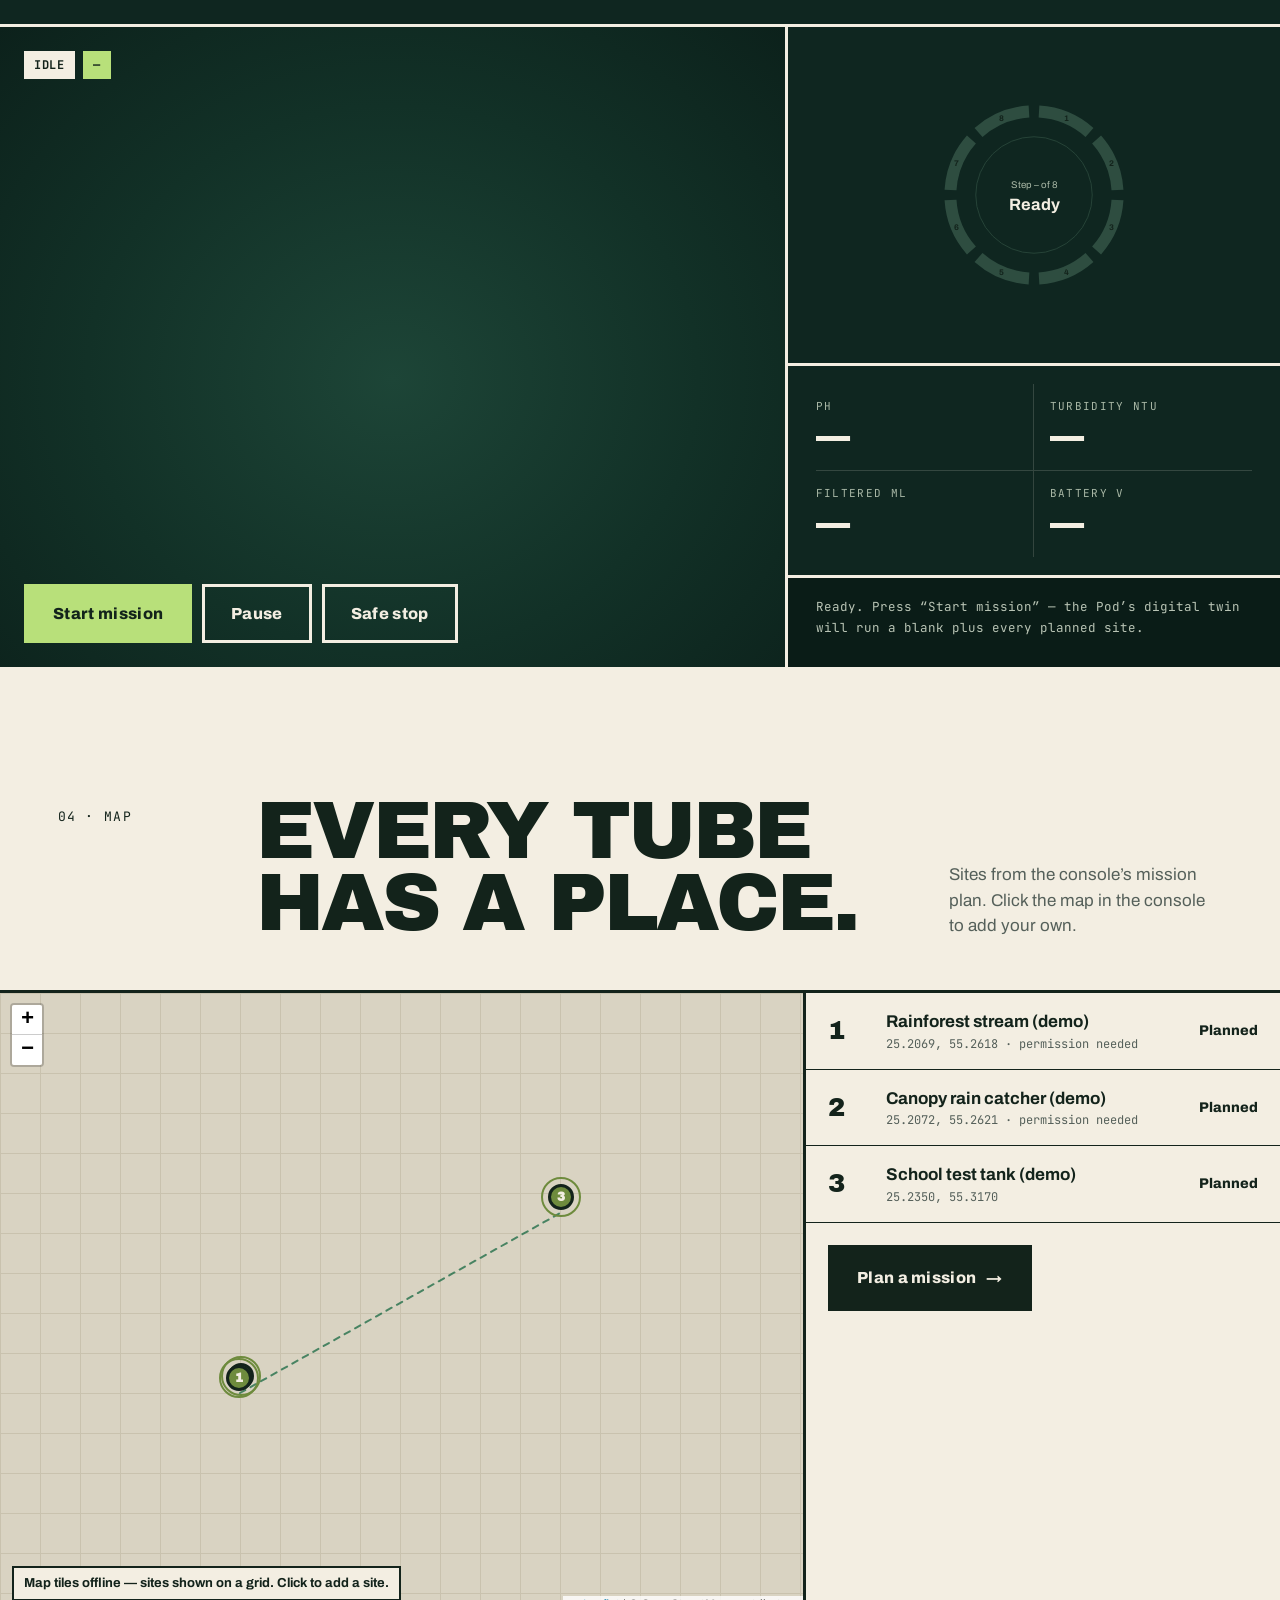
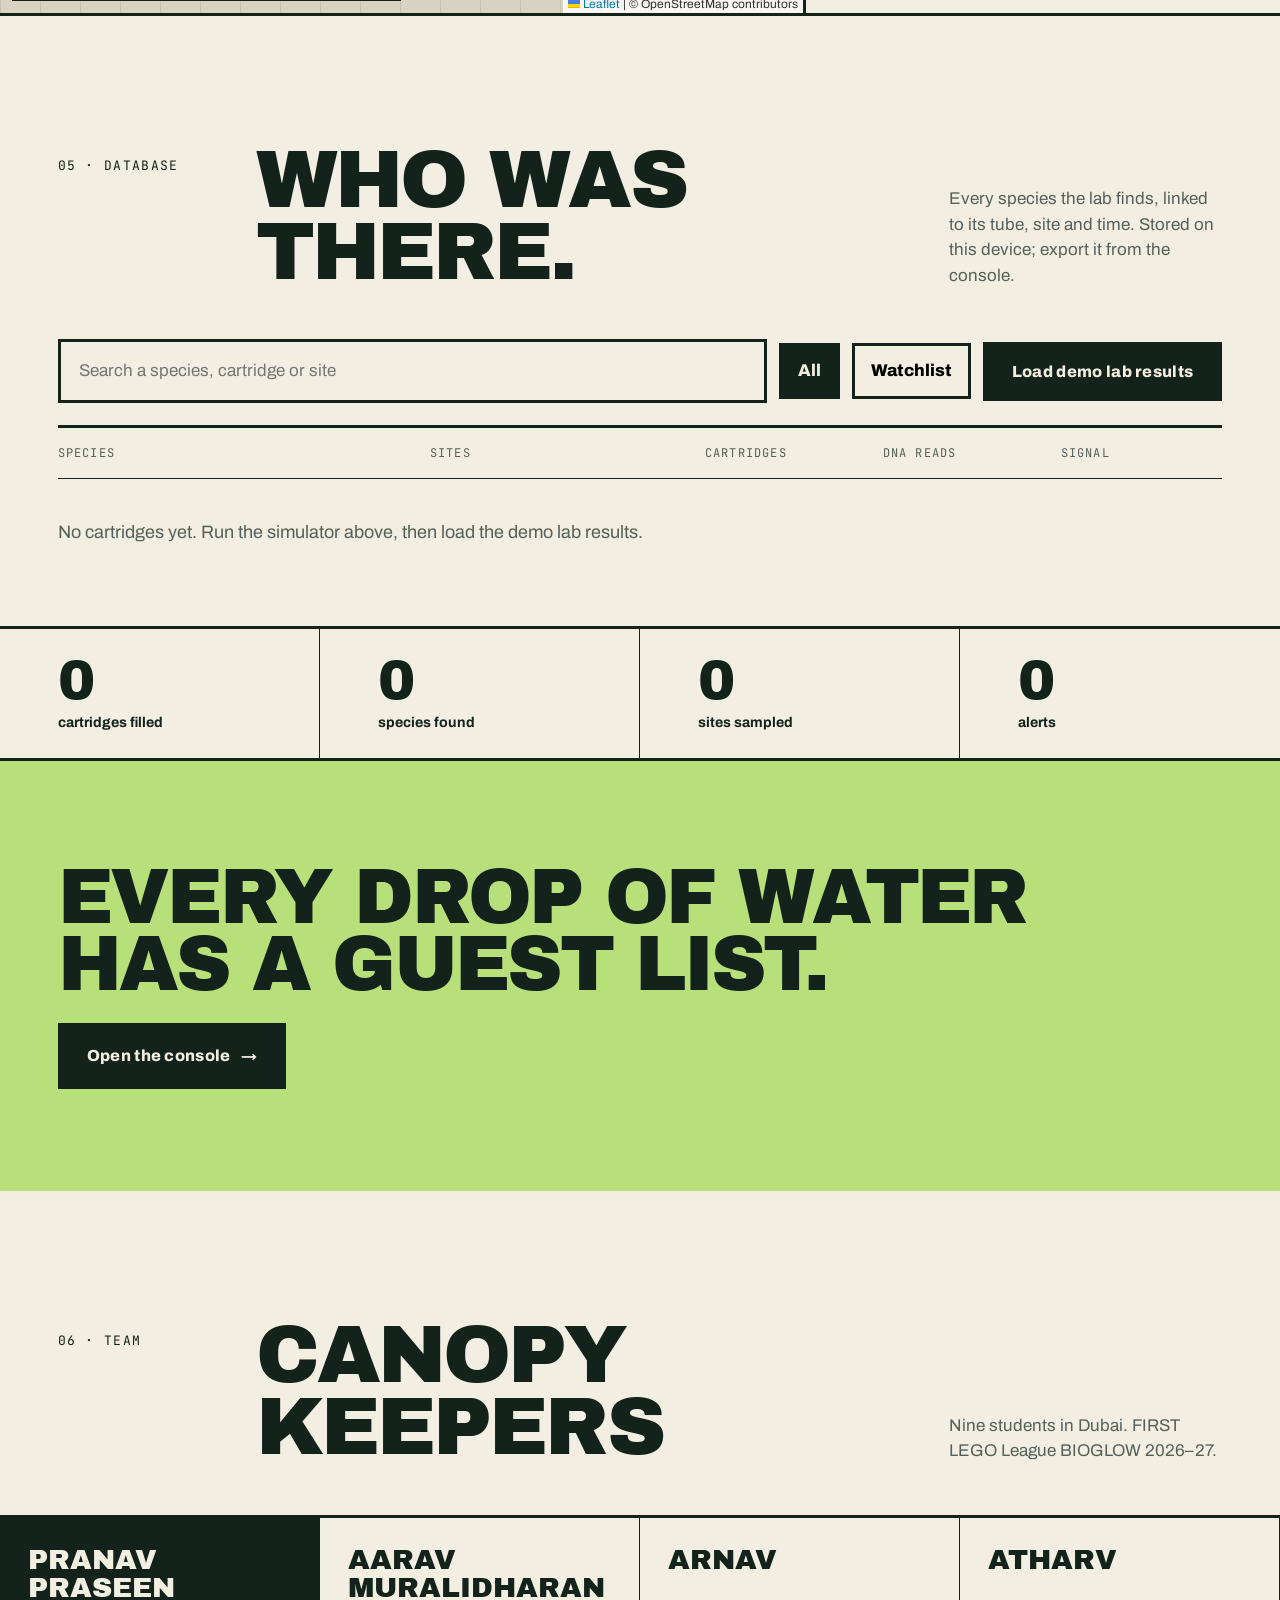
==== commit 27df616a: "Correct team names and roles Co-Authored-By: Claude Opus 5.5 <noreply@anthropic.com> Claude-Session:" ====
--- a/index.html
+++ b/index.html
@@ -186,16 +186,17 @@
   <section class="cta-band"><h2>Every drop of water has a guest list.</h2><a class="btn dark" href="console.html">Open the console <span class="arr">→</span></a></section>
 
   <section id="team" aria-label="Team">
-    <div class="sec-head"><span class="num">06 · TEAM</span><h2>Canopy Keepers</h2><p>Eight students in Dubai. FIRST LEGO League BIOGLOW 2026–27. Roles from the FLL Engineering Notebook.</p></div>
+    <div class="sec-head"><span class="num">06 · TEAM</span><h2>Canopy Keepers</h2><p>Nine students in Dubai. FIRST LEGO League BIOGLOW 2026–27.</p></div>
     <div class="team">
-      <div class="member" style="background:var(--ink);color:var(--paper)"><b>Pranav</b><span style="color:#B9C4B5">Team Captain</span></div>
-      <div class="member"><b>Araav</b><span>Project Manager</span></div>
+      <div class="member" style="background:var(--ink);color:var(--paper)"><b>Pranav Praseen</b><span style="color:#B9C4B5">Team Captain</span></div>
+      <div class="member"><b>Aarav Muralidharan</b><span>Project Manager</span></div>
       <div class="member"><b>Arnav</b><span>Researcher</span></div>
       <div class="member"><b>Atharv</b><span>Builder</span></div>
-      <div class="member"><b>Dipayan</b><span>Material Manager · electronics</span></div>
-      <div class="member"><b>Gokul</b><span>Coder</span></div>
-      <div class="member"><b>Lakshanya</b><span>Creative Designer · testing</span></div>
-      <div class="member"><b>Jude Mugalian</b><span>Communicator</span></div>
+      <div class="member"><b>Dipayan Saha</b><span>Builder · Coder</span></div>
+      <div class="member"><b>Gokul Charan Chetty Umapathi</b><span>Core Values · Robot Design</span></div>
+      <div class="member"><b>Lakshanya Devidas Mehatkar</b><span>Coder</span></div>
+      <div class="member"><b>Mugilan G Srinivasan</b><span>Core Values</span></div>
+      <div class="member"><b>Jude Raphael Peter</b><span>Innovation Project</span></div>
     </div>
   </section>
 </main>
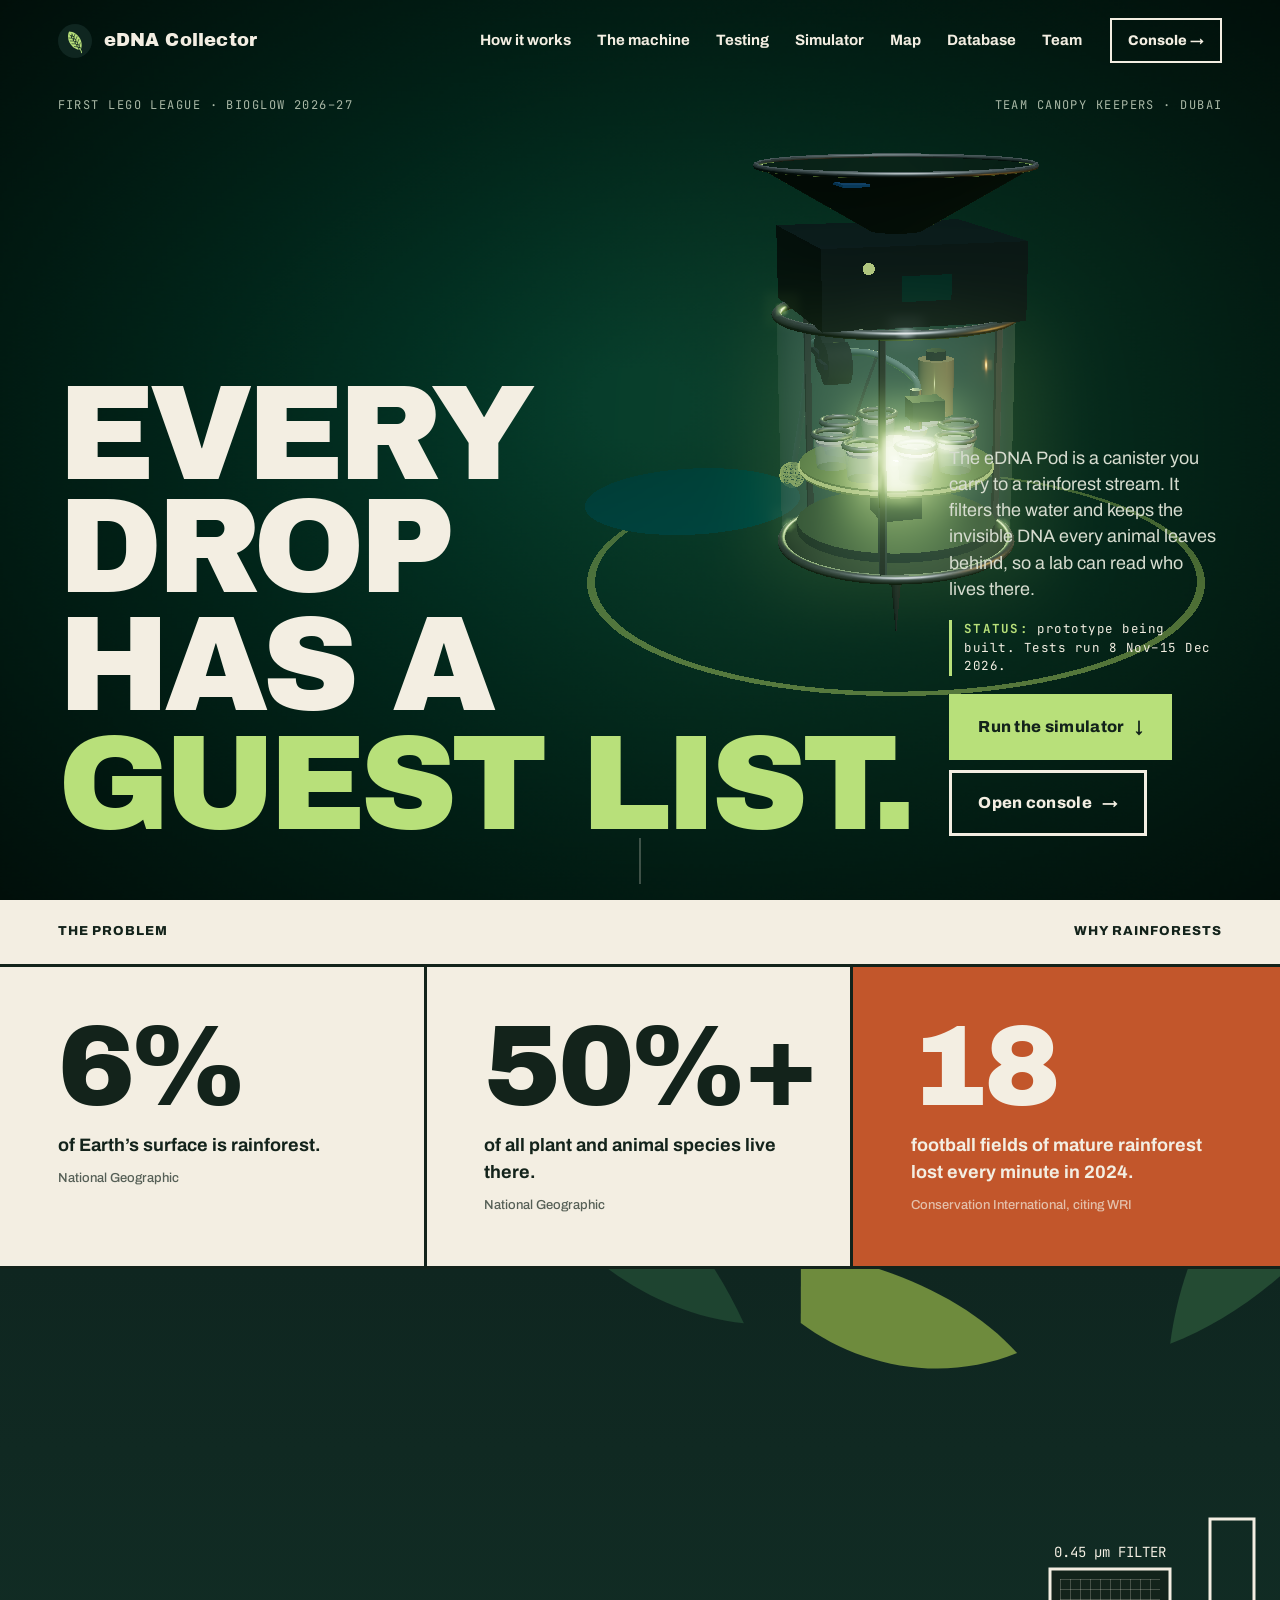
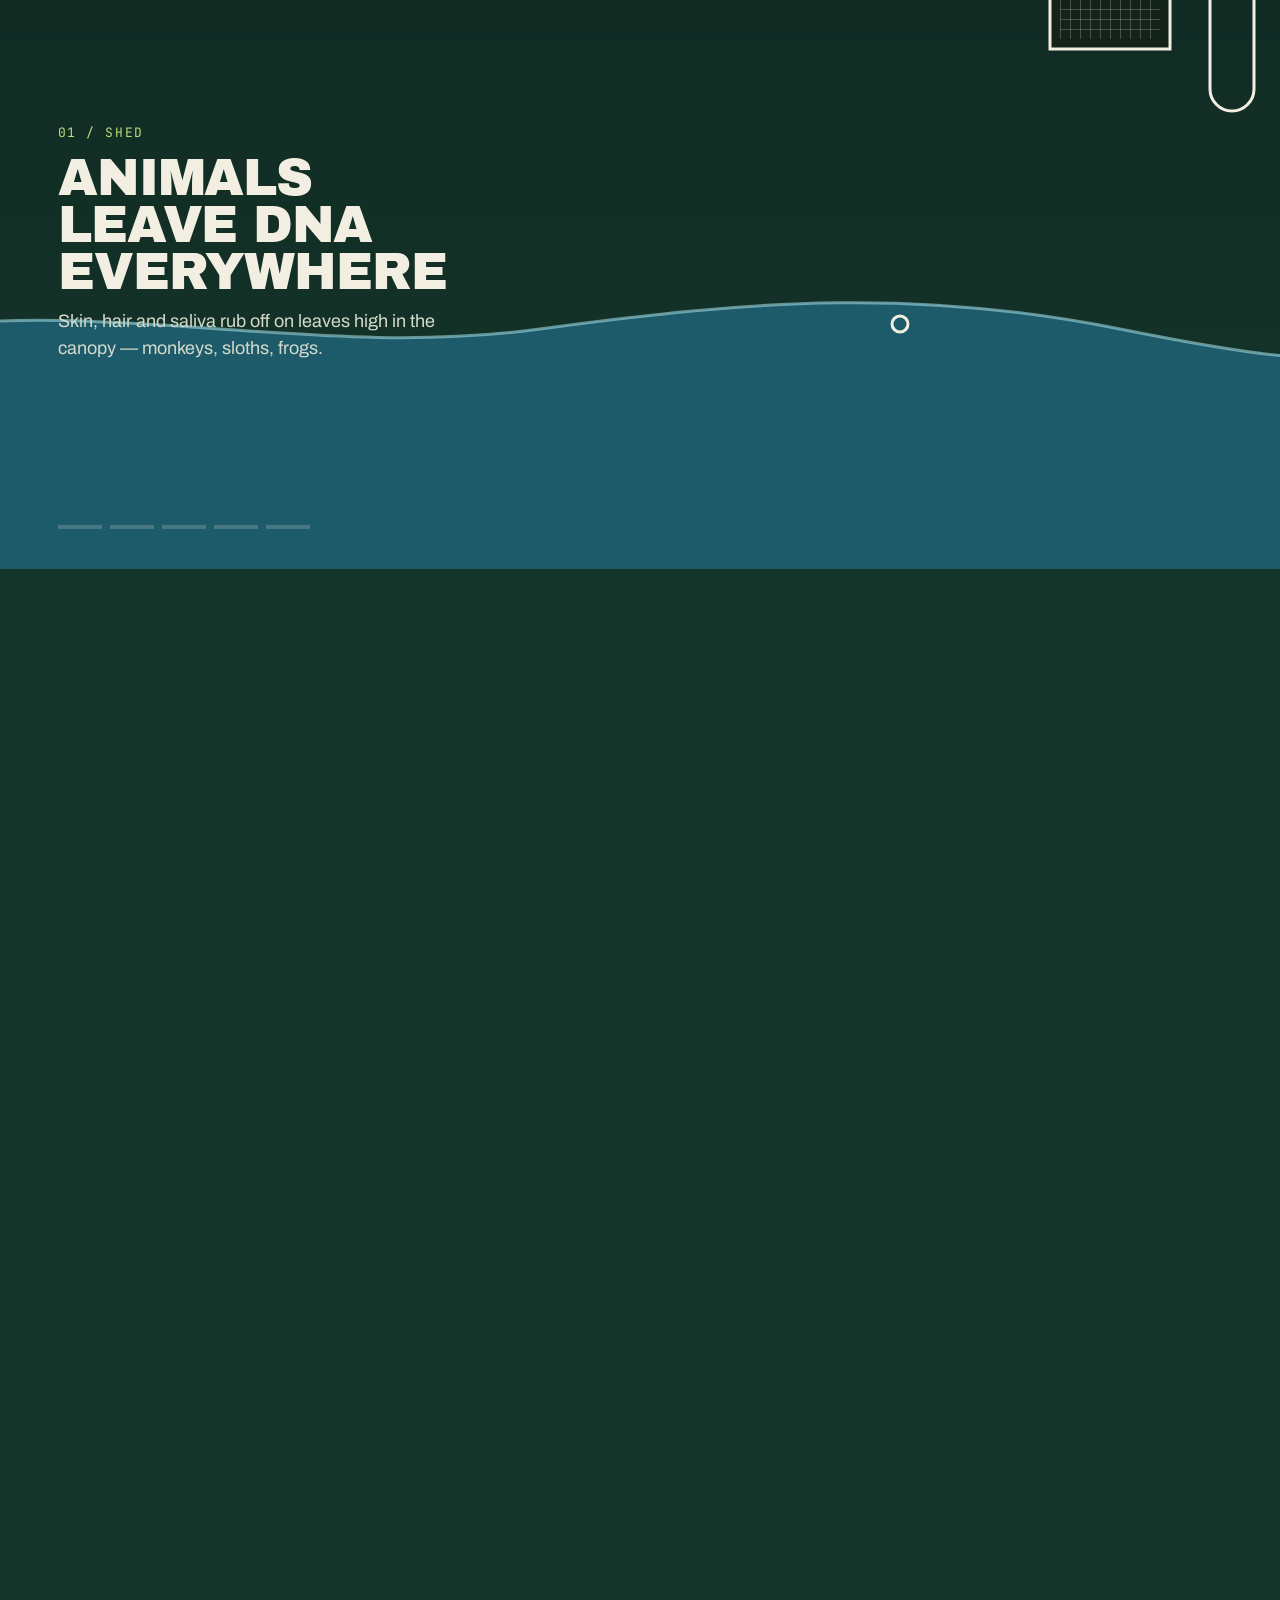
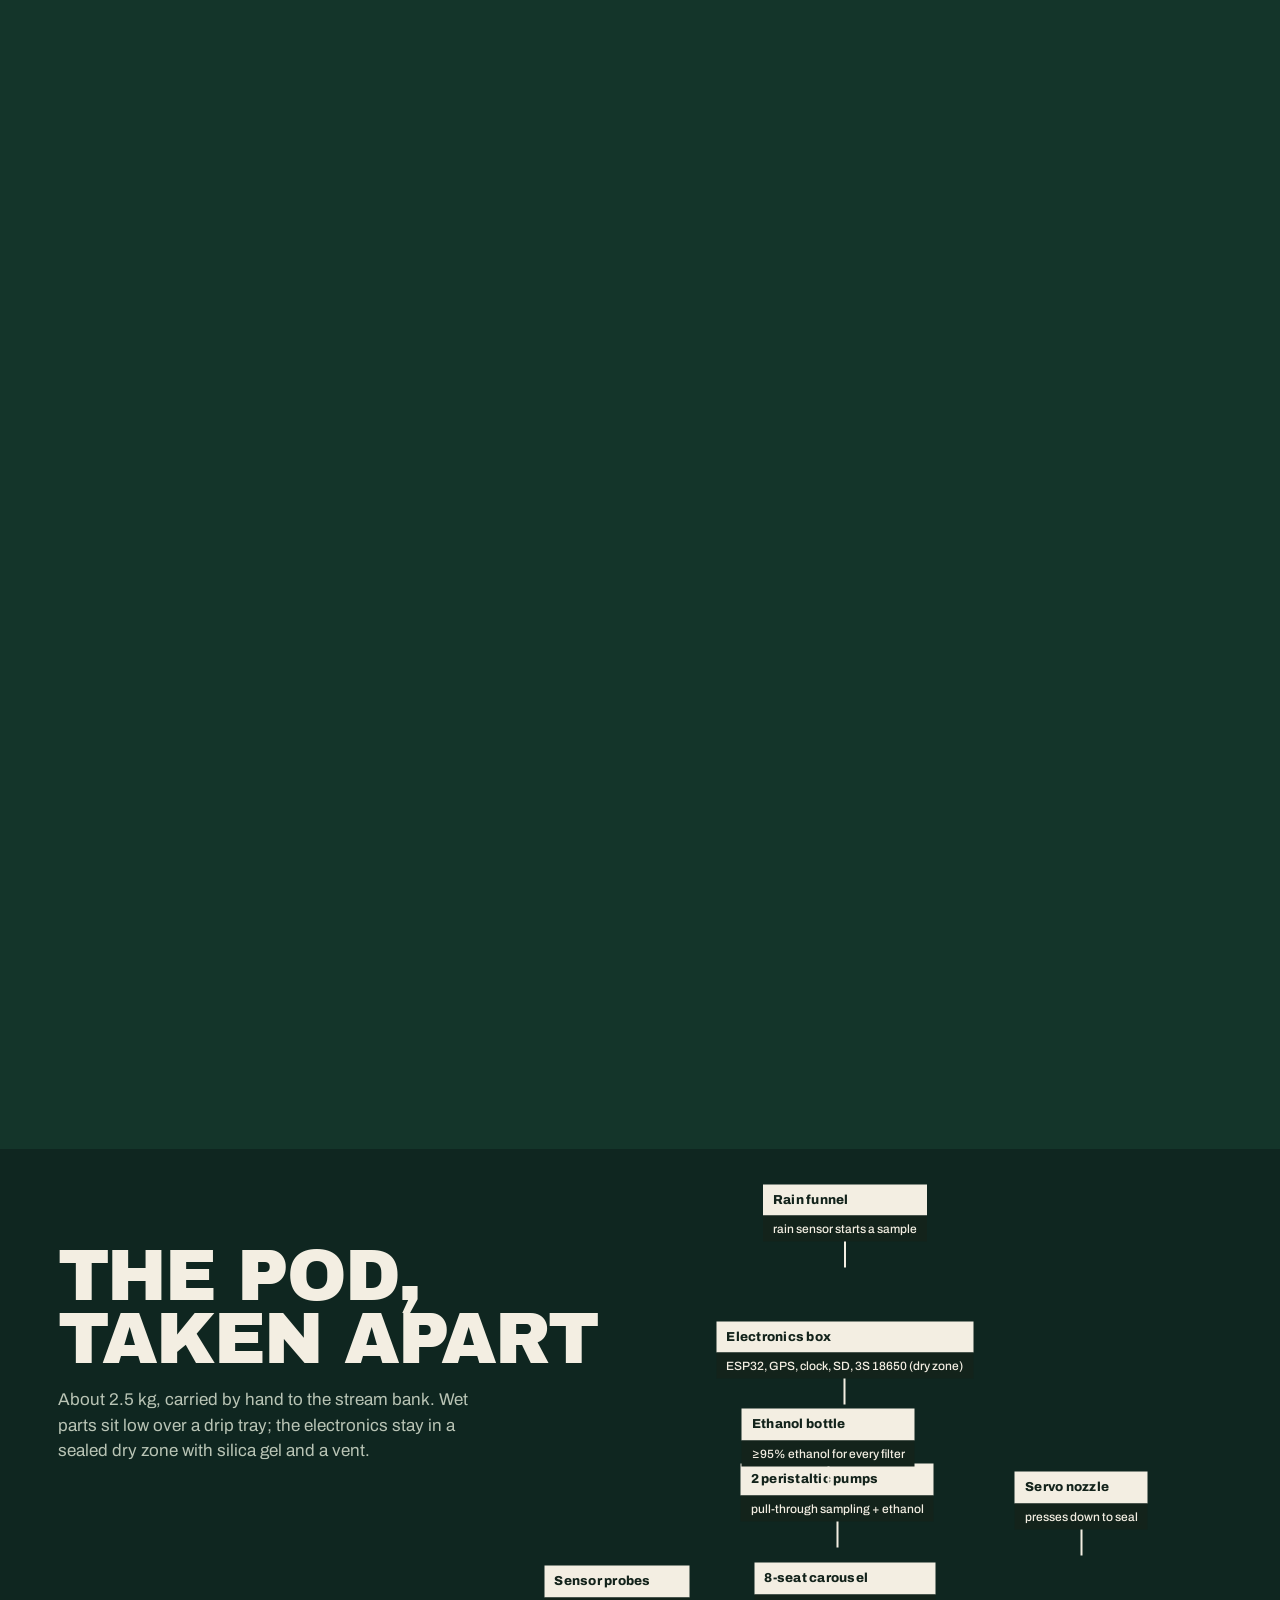
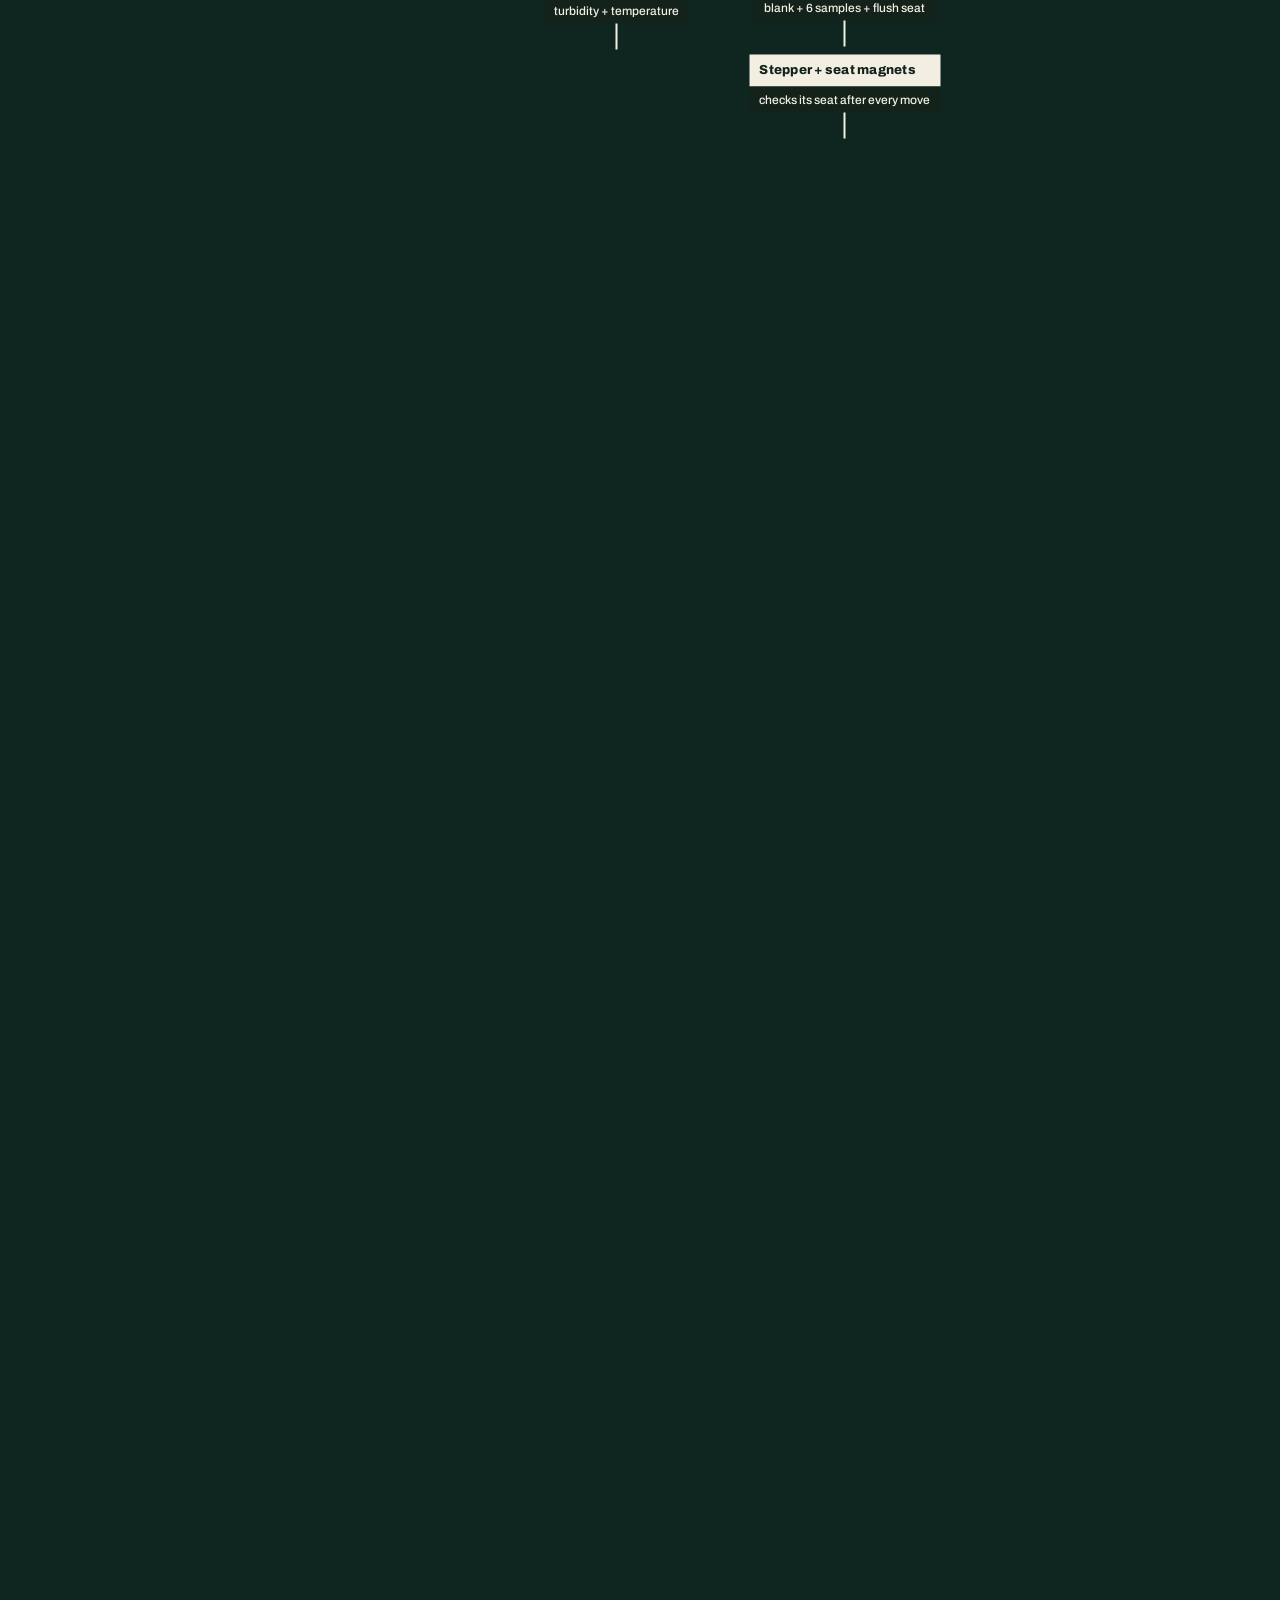
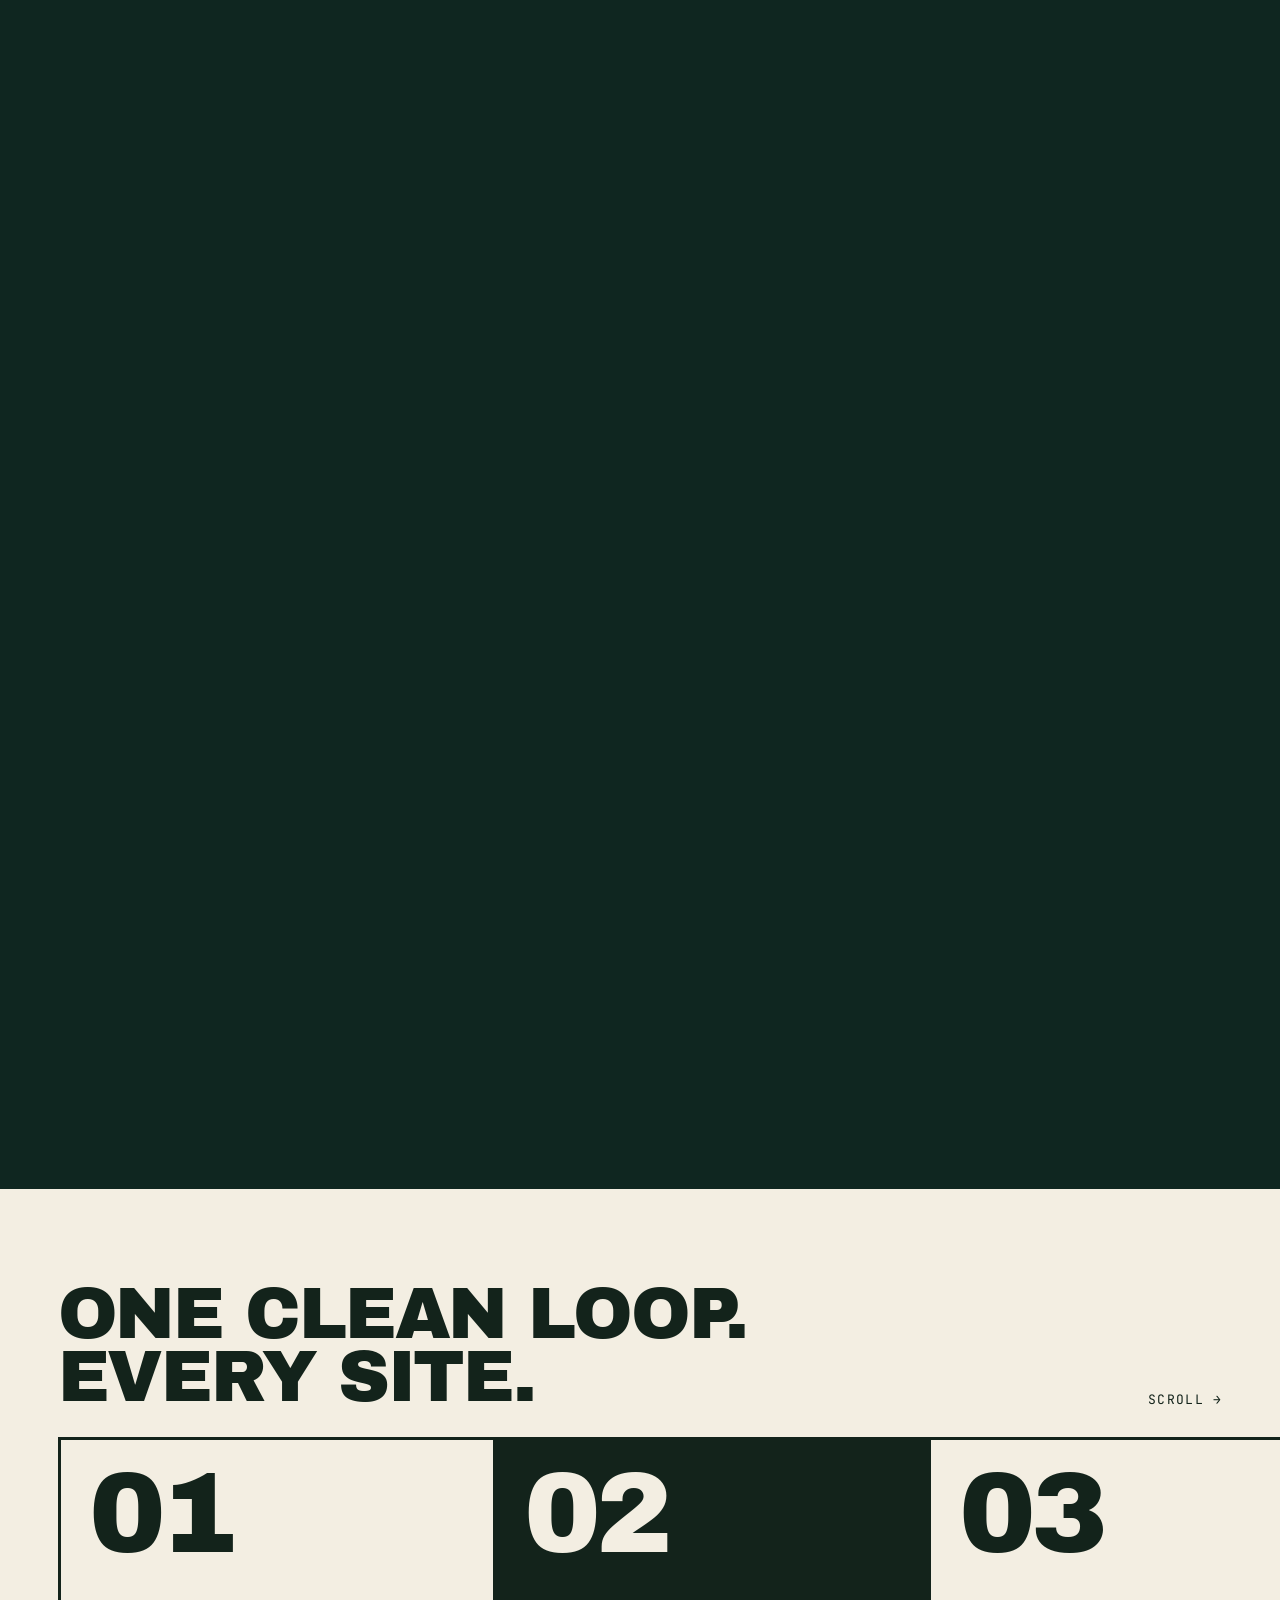
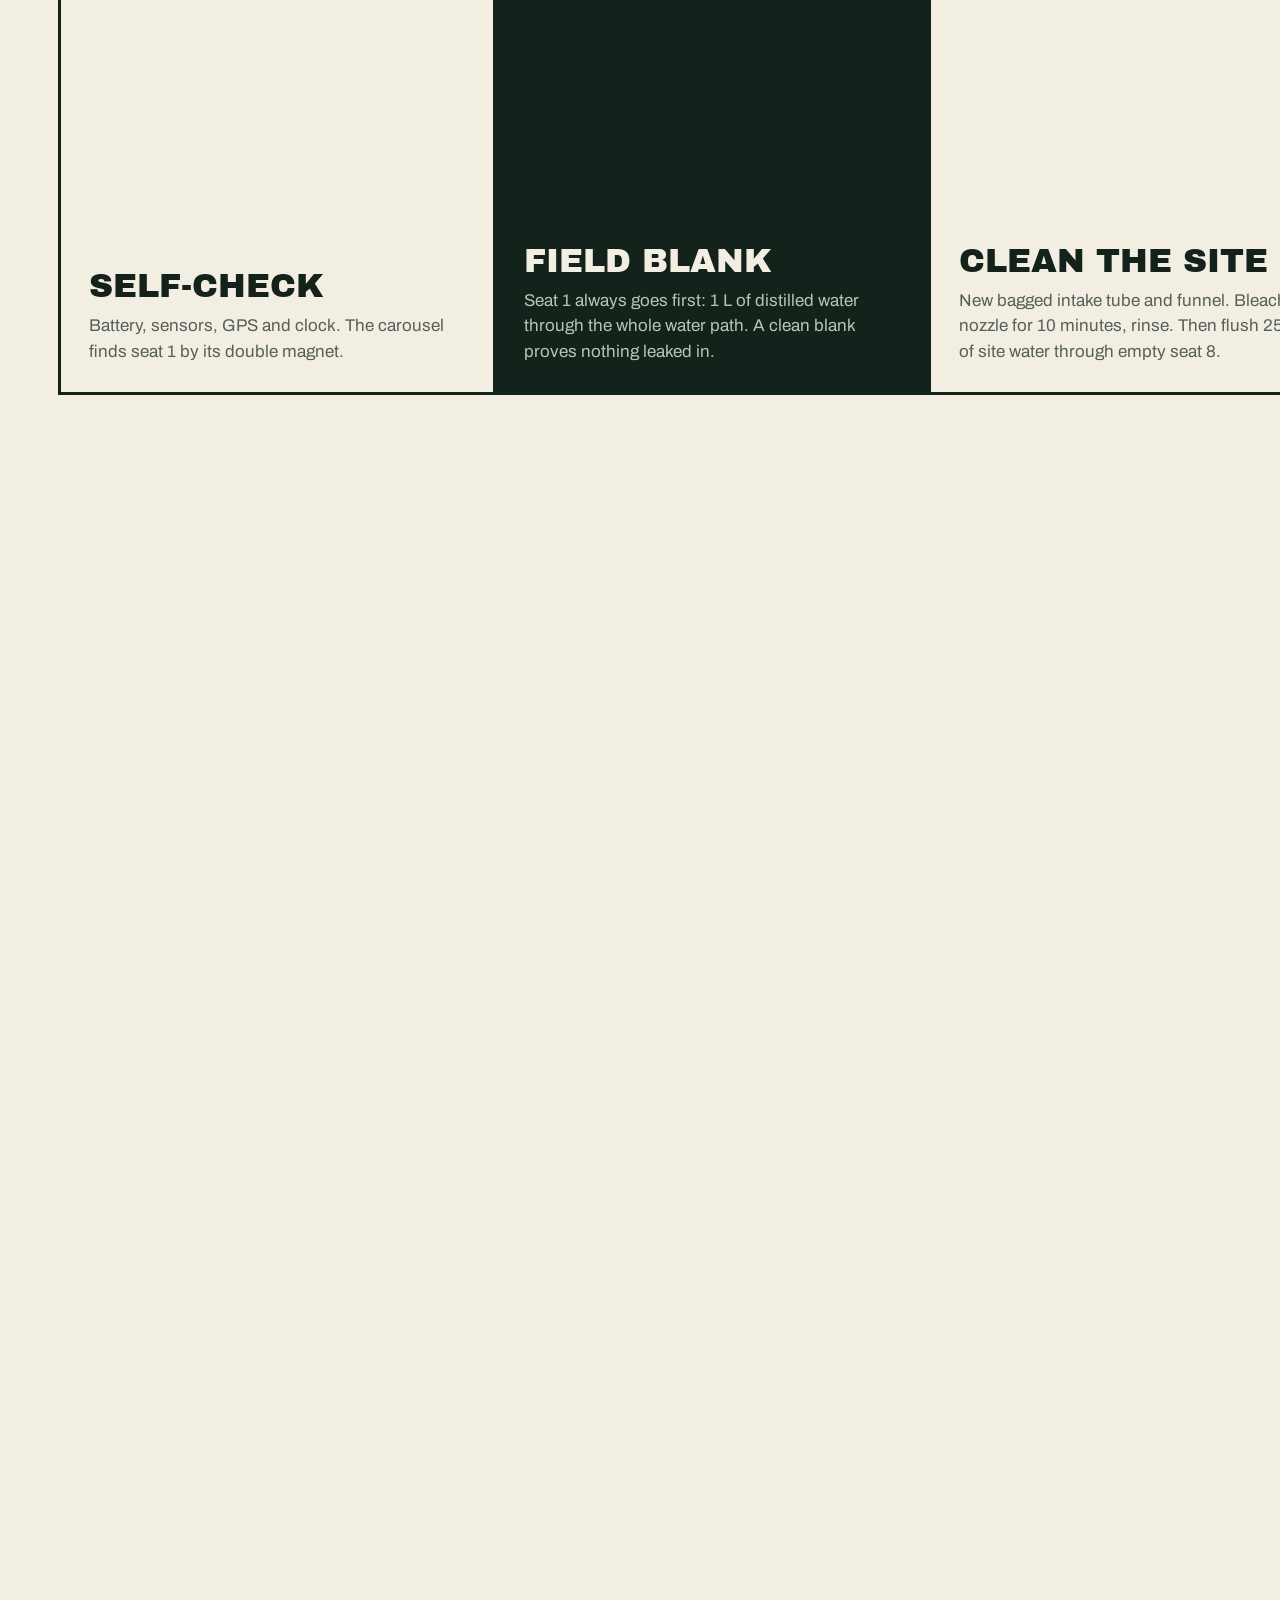
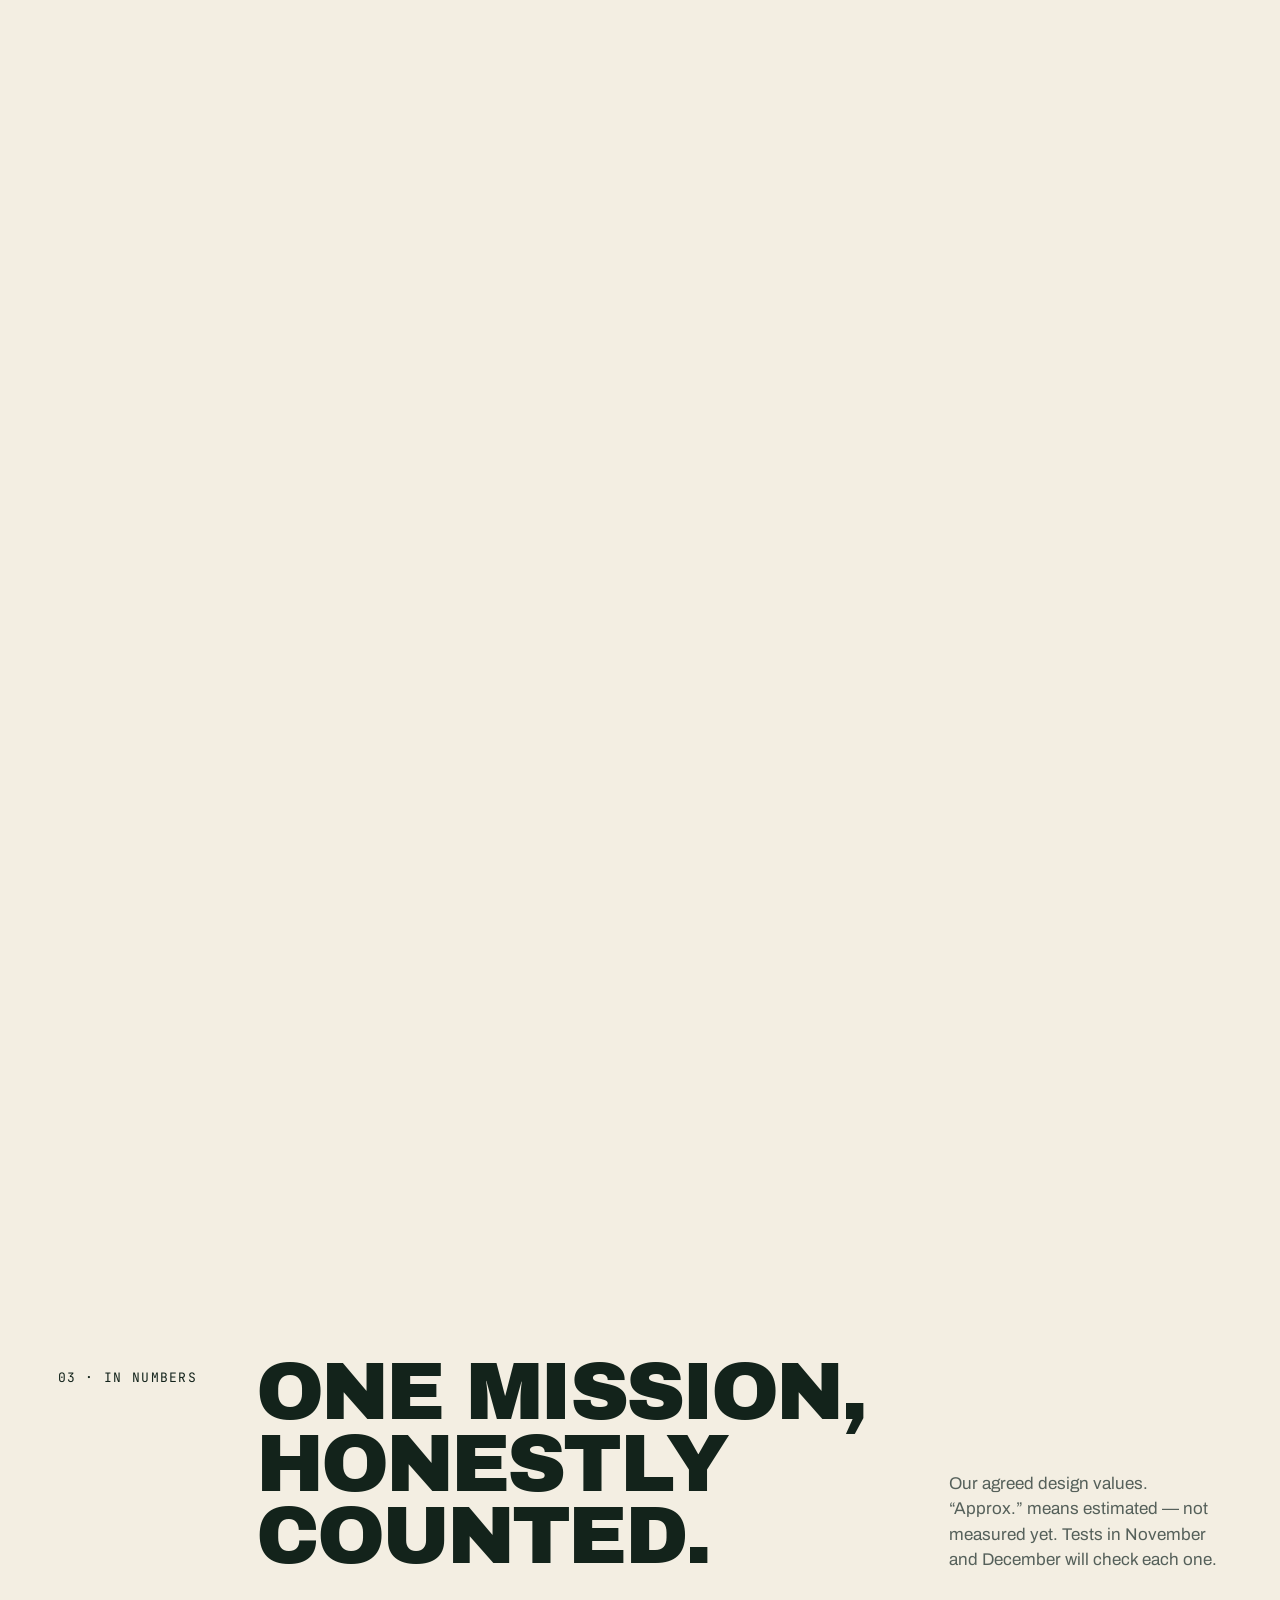
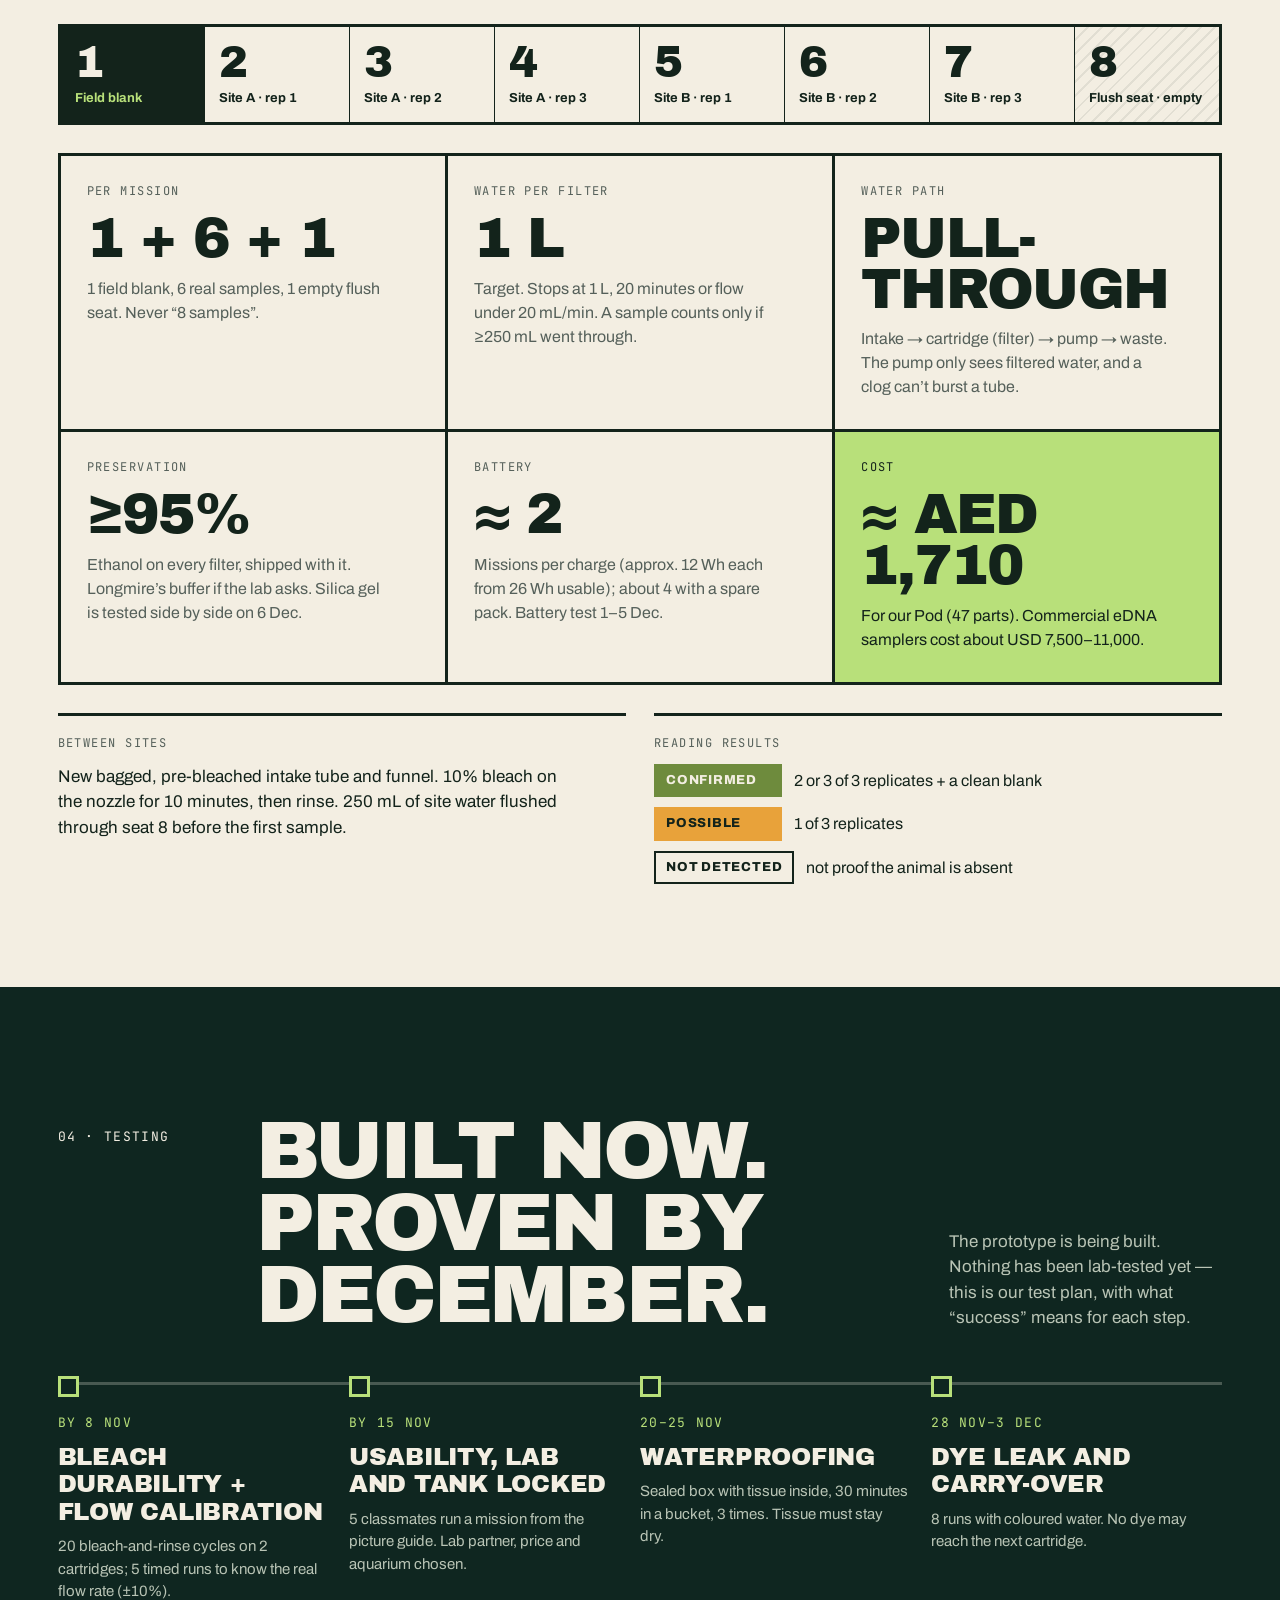
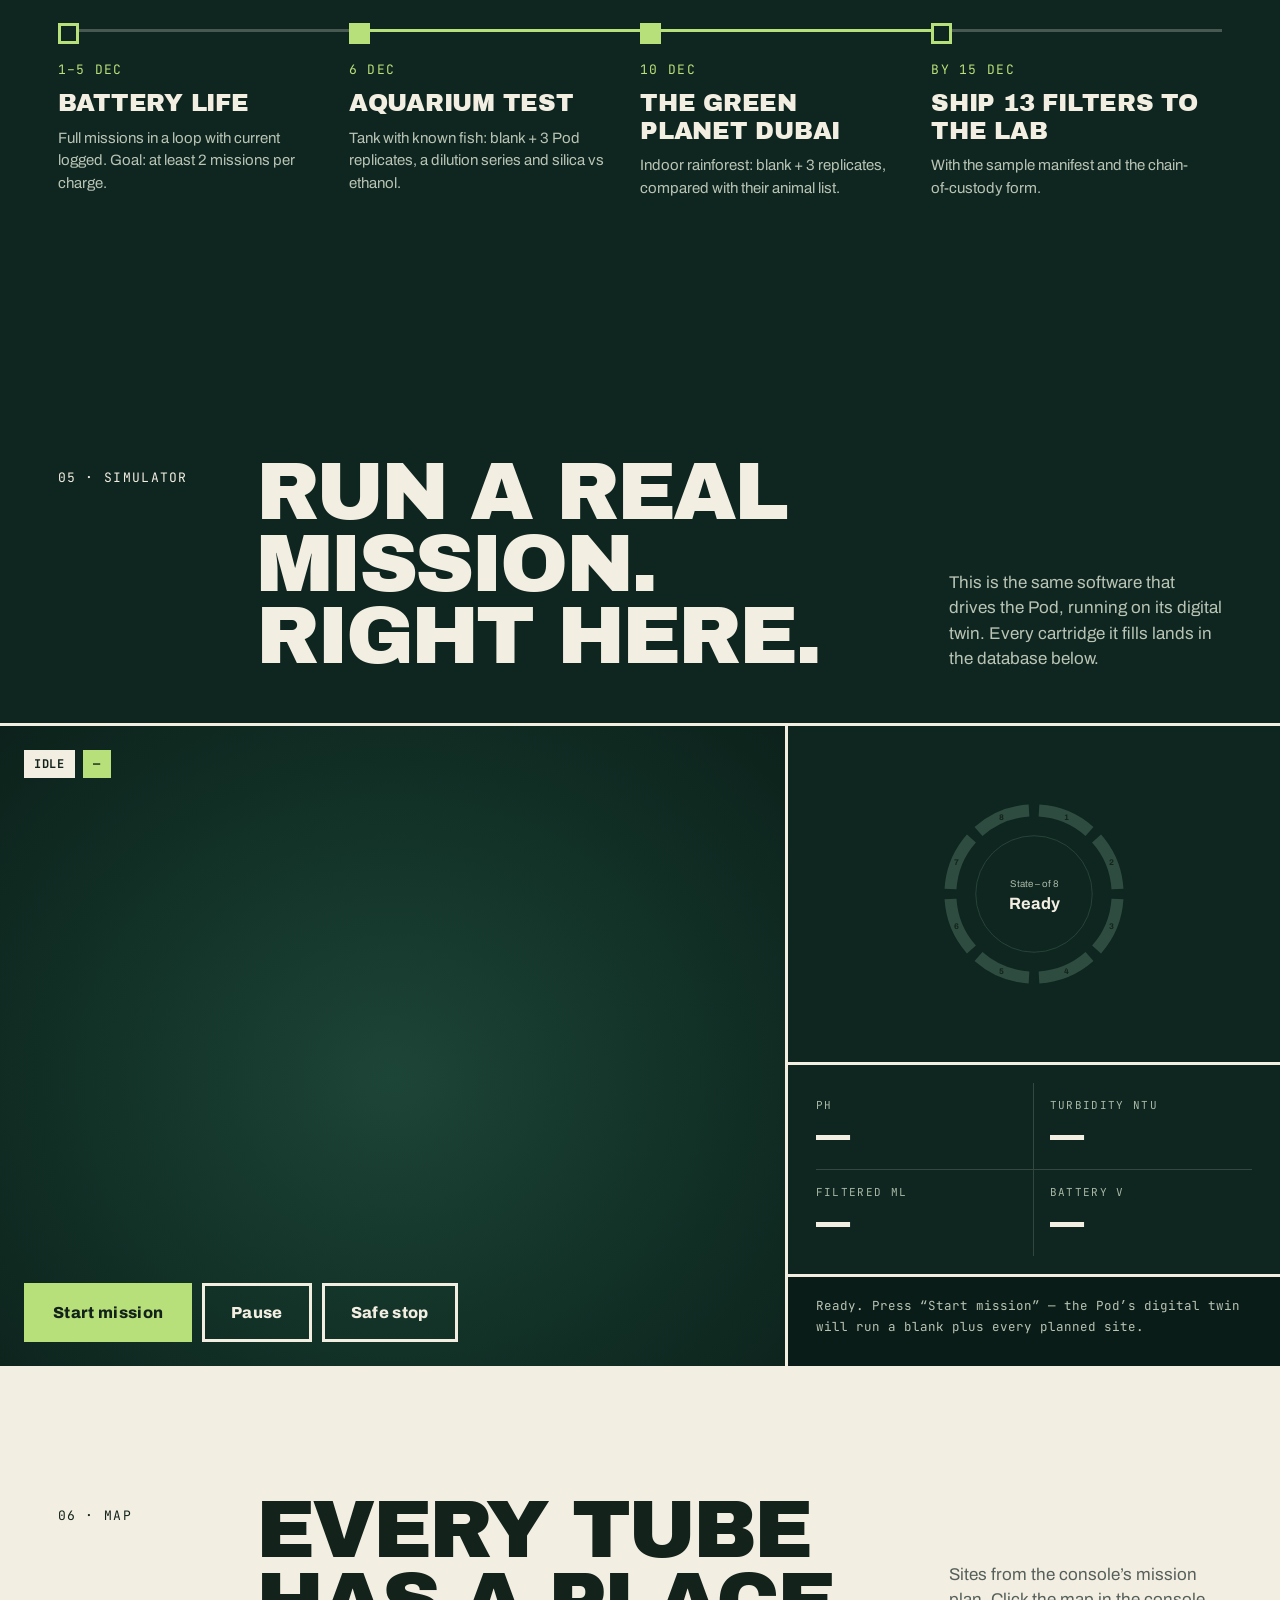
==== commit 1a21a0bd: "Pod v3: blank-first missions, pull-through, real volume, Besomi sponsor Firmware 3.0.0: seat 1 field" ====
--- a/index.html
+++ b/index.html
@@ -33,6 +33,7 @@
   <nav aria-label="Main">
     <a href="#drop">How it works</a>
     <a href="#explode">The machine</a>
+    <a href="#testing">Testing</a>
     <a href="#sim">Simulator</a>
     <a href="#map">Map</a>
     <a href="#db">Database</a>
@@ -48,7 +49,8 @@
     <div class="copy">
       <h1><span class="ln"><span>Every drop</span></span><span class="ln"><span>has a</span></span><span class="ln"><span><em>guest list.</em></span></span></h1>
       <div class="side">
-        <p>The eDNA Pod is a 22 cm canister you carry in one hand. Staked by a rainforest stream or under the canopy, it catches the invisible DNA every animal leaves behind.</p>
+        <p>The eDNA Pod is a canister you carry to a rainforest stream. It filters the water and keeps the invisible DNA every animal leaves behind, so a lab can read who lives there.</p>
+        <p class="status"><b>Status:</b> prototype being built. Tests run 8 Nov–15 Dec 2026.</p>
         <div style="display:flex;gap:10px;flex-wrap:wrap"><a class="btn solid" href="#sim">Run the simulator <span class="arr">↓</span></a><a class="btn line" href="console.html">Open console <span class="arr">→</span></a></div>
       </div>
     </div>
@@ -96,7 +98,7 @@
         <g id="tube" transform="translate(1290 250)">
           <path d="M0 0H44V170A22 22 0 0 1 0 170Z" fill="none" stroke="#F3EEE2" stroke-width="3"/>
           <rect id="fill" x="3" y="40" width="38" height="150" fill="#B8E07A" transform-origin="22px 190px"/>
-          <g id="label" opacity="0"><rect x="-70" y="210" width="184" height="58" fill="#F3EEE2"/><text x="22" y="236" text-anchor="middle" fill="#13231B" font-family="Archivo Black, sans-serif" font-size="18">CK-T007</text><text x="22" y="256" text-anchor="middle" fill="#13231B" font-family="JetBrains Mono, monospace" font-size="12">960 mL · pH 7.9 · 21:42</text></g>
+          <g id="label" opacity="0"><rect x="-96" y="210" width="236" height="58" fill="#F3EEE2"/><text x="22" y="236" text-anchor="middle" fill="#13231B" font-family="Archivo Black, sans-serif" font-size="14">CK-20261206-AQ01-S3</text><text x="22" y="256" text-anchor="middle" fill="#13231B" font-family="JetBrains Mono, monospace" font-size="12">960 mL · pH 7.9 · 21:42</text></g>
         </g>
         <g id="species" font-family="Archivo, sans-serif" font-size="20" font-weight="800">
           <g class="sp"><rect x="1060" y="560" width="210" height="40" fill="#F3EEE2"/><text x="1076" y="587" fill="#13231B">Two-toed sloth</text></g>
@@ -107,10 +109,10 @@
       </svg>
       <div class="steps">
         <div class="step"><span class="k">01 / SHED</span><h3>Animals leave DNA everywhere</h3><p>Skin, hair and saliva rub off on leaves high in the canopy — monkeys, sloths, frogs.</p></div>
-        <div class="step"><span class="k">02 / RAIN</span><h3>Rain washes it down</h3><p>Every shower carries that DNA off the leaves and into the forest streams.</p></div>
-        <div class="step"><span class="k">03 / CATCH</span><h3>We filter the water</h3><p>The Pod pumps up to 1 litre through a 0.45 µm filter — finer than a hair.</p></div>
-        <div class="step"><span class="k">04 / KEEP</span><h3>Preserved and logged</h3><p>2 mL of ethanol keeps the DNA safe inside numbered cartridge CK-T007, with the place, time and volume.</p></div>
-        <div class="step"><span class="k">05 / READ</span><h3>A lab reads the guest list</h3><p>DNA barcodes are matched to species. In French Guiana, canopy rain revealed 562 kinds of life.</p></div>
+        <div class="step"><span class="k">02 / RAIN</span><h3>Rain washes it down</h3><p>Every shower carries that DNA off the leaves and into the streams. In French Guiana, canopy rain revealed 562 kinds of life.</p></div>
+        <div class="step"><span class="k">03 / CATCH</span><h3>We filter the water</h3><p>The Pod pulls up to 1 litre through a 0.45 µm filter — finer than a hair. If the filter clogs it stops early; 250 mL is the minimum that counts.</p></div>
+        <div class="step"><span class="k">04 / KEEP</span><h3>Preserved and logged</h3><p>≥95% ethanol keeps the DNA safe. A QR label like CK-20261206-AQ01-S3 links the filter to its place, time and volume.</p></div>
+        <div class="step"><span class="k">05 / READ</span><h3>A lab reads the guest list</h3><p>DNA barcodes are matched to species. We call a species “confirmed” only when 2 of 3 replicates agree and the blank is clean.</p></div>
       </div>
       <div class="prog" aria-hidden="true"><i><b></b></i><i><b></b></i><i><b></b></i><i><b></b></i><i><b></b></i></div>
     </div>
@@ -119,14 +121,14 @@
   <section class="explode" id="explode" aria-label="The machine, taken apart">
     <div class="explode-pin">
       <div class="stage3d" id="explodeStage" data-autorotate="off"></div>
-      <div class="head"><h2>The Pod, taken apart</h2><p>22 cm across, 28 cm tall, about 2.5 kg. Staked on a stream bank, or under the canopy with the rain funnel on.</p></div>
+      <div class="head"><h2>The Pod, taken apart</h2><p>About 2.5 kg, carried by hand to the stream bank. Wet parts sit low over a drip tray; the electronics stay in a sealed dry zone with silica gel and a vent.</p></div>
       <div class="tag3d" data-part="funnel"><span>Rain funnel</span><small>rain sensor starts a sample</small></div>
-      <div class="tag3d" data-part="brain"><span>Electronics box</span><small>ESP32, GPS, SD, 3 × 18650</small></div>
-      <div class="tag3d" data-part="pumps"><span>2 peristaltic pumps</span><small>site water + ethanol</small></div>
-      <div class="tag3d" data-part="vessels"><span>Ethanol bottle</span><small>2 mL per filter</small></div>
+      <div class="tag3d" data-part="brain"><span>Electronics box</span><small>ESP32, GPS, clock, SD, 3S 18650 (dry zone)</small></div>
+      <div class="tag3d" data-part="pumps"><span>2 peristaltic pumps</span><small>pull-through sampling + ethanol</small></div>
+      <div class="tag3d" data-part="vessels"><span>Ethanol bottle</span><small>≥95% ethanol for every filter</small></div>
       <div class="tag3d" data-part="nozzle"><span>Servo nozzle</span><small>presses down to seal</small></div>
-      <div class="tag3d" data-part="carousel"><span>8-filter carousel</span><small>printed seats, O-rings</small></div>
-      <div class="tag3d" data-part="stepper"><span>Stepper + home switch</span><small>45° per sample</small></div>
+      <div class="tag3d" data-part="carousel"><span>8-seat carousel</span><small>blank + 6 samples + flush seat</small></div>
+      <div class="tag3d" data-part="stepper"><span>Stepper + seat magnets</span><small>checks its seat after every move</small></div>
       <div class="tag3d" data-part="sensors"><span>Sensor probes</span><small>turbidity + temperature</small></div>
     </div>
   </section>
@@ -135,20 +137,60 @@
     <div class="loop-pin">
       <div class="loop-top"><h2>One clean loop.<br>Every site.</h2><span class="mono" style="font-size:13px;letter-spacing:.1em">SCROLL →</span></div>
       <div class="loop-track">
-        <div class="panel"><span class="n">01</span><div><h3>Self-check</h3><p>Battery, sensors, GPS. The carousel finds seat 1.</p></div></div>
-        <div class="panel"><span class="n">02</span><div><h3>Index</h3><p>A clean cartridge turns under the nozzle. Stake the Pod, or wait for rain.</p></div></div>
-        <div class="panel"><span class="n">03</span><div><h3>Test</h3><p>Murky water? Take a smaller sample so the filter won’t clog.</p></div></div>
-        <div class="panel"><span class="n">04</span><div><h3>Prime</h3><p>Flush the hose with site water, to waste.</p></div></div>
-        <div class="panel on"><span class="n">05</span><div><h3>Filter</h3><p>The nozzle seals and up to 1 litre goes through. Rising pump current means a clog, so it stops.</p></div></div>
-        <div class="panel"><span class="n">06</span><div><h3>Preserve</h3><p>Drain, then 2 mL of ethanol onto the filter.</p></div></div>
-        <div class="panel"><span class="n">07</span><div><h3>Log</h3><p>Cartridge, seat, GPS, time, volume, turbidity, temperature.</p></div></div>
-        <div class="panel hot"><span class="n">08</span><div><h3>Rinse + blank</h3><p>Nozzle lifts, the hose is flushed. One bottled-water blank per mission proves nothing leaked.</p></div></div>
-      </div>
-    </div>
+        <div class="panel"><span class="n">01</span><div><h3>Self-check</h3><p>Battery, sensors, GPS and clock. The carousel finds seat 1 by its double magnet.</p></div></div>
+        <div class="panel hot"><span class="n">02</span><div><h3>Field blank</h3><p>Seat 1 always goes first: 1 L of distilled water through the whole water path. A clean blank proves nothing leaked in.</p></div></div>
+        <div class="panel"><span class="n">03</span><div><h3>Clean the site</h3><p>New bagged intake tube and funnel. Bleach the nozzle for 10 minutes, rinse. Then flush 250 mL of site water through empty seat 8.</p></div></div>
+        <div class="panel"><span class="n">04</span><div><h3>Test</h3><p>Turbidity check. Rising or very muddy water (over about 300 NTU) means no sampling today.</p></div></div>
+        <div class="panel on"><span class="n">05</span><div><h3>Filter</h3><p>Water is pulled through the filter, then the pump. Stops at 1 L, 20 minutes or flow under 20 mL/min. Counts only if ≥250 mL.</p></div></div>
+        <div class="panel"><span class="n">06</span><div><h3>Preserve</h3><p>≥95% ethanol onto the filter, then the cartridge is capped.</p></div></div>
+        <div class="panel"><span class="n">07</span><div><h3>Log</h3><p>QR sample ID, seat, GPS, time, weighed volume, turbidity, temperature.</p></div></div>
+        <div class="panel"><span class="n">08</span><div><h3>Repeat</h3><p>3 replicates per site, 2 sites: 6 real samples per mission. Cartridges are bleached and reloaded at school.</p></div></div>
+      </div>
+    </div>
+  </section>
+
+  <section class="numbers" id="numbers" aria-label="The Pod in numbers">
+    <div class="sec-head"><span class="num">03 · IN NUMBERS</span><h2>One mission, honestly counted.</h2><p>Our agreed design values. “Approx.” means estimated — not measured yet. Tests in November and December will check each one.</p></div>
+    <div class="seatbar" aria-label="Carousel layout: seat 1 field blank, seats 2 to 7 real samples, seat 8 flush seat">
+      <div class="seat-c blank"><b>1</b><span>Field blank</span></div>
+      <div class="seat-c"><b>2</b><span>Site A · rep 1</span></div>
+      <div class="seat-c"><b>3</b><span>Site A · rep 2</span></div>
+      <div class="seat-c"><b>4</b><span>Site A · rep 3</span></div>
+      <div class="seat-c"><b>5</b><span>Site B · rep 1</span></div>
+      <div class="seat-c"><b>6</b><span>Site B · rep 2</span></div>
+      <div class="seat-c"><b>7</b><span>Site B · rep 3</span></div>
+      <div class="seat-c flush"><b>8</b><span>Flush seat · empty</span></div>
+    </div>
+    <div class="nums">
+      <div class="num-c"><small>Per mission</small><b>1 + 6 + 1</b><p>1 field blank, 6 real samples, 1 empty flush seat. Never “8 samples”.</p></div>
+      <div class="num-c"><small>Water per filter</small><b>1 L</b><p>Target. Stops at 1 L, 20 minutes or flow under 20 mL/min. A sample counts only if ≥250 mL went through.</p></div>
+      <div class="num-c"><small>Water path</small><b>Pull-through</b><p>Intake → cartridge (filter) → pump → waste. The pump only sees filtered water, and a clog can’t burst a tube.</p></div>
+      <div class="num-c"><small>Preservation</small><b>≥95%</b><p>Ethanol on every filter, shipped with it. Longmire’s buffer if the lab asks. Silica gel is tested side by side on 6 Dec.</p></div>
+      <div class="num-c"><small>Battery</small><b>≈ 2</b><p>Missions per charge (approx. 12 Wh each from 26 Wh usable); about 4 with a spare pack. Battery test 1–5 Dec.</p></div>
+      <div class="num-c hi"><small>Cost</small><b>≈ AED 1,710</b><p>For our Pod (47 parts). Commercial eDNA samplers cost about USD 7,500–11,000.</p></div>
+    </div>
+    <div class="rules">
+      <div class="rule-c"><small>Between sites</small><p>New bagged, pre-bleached intake tube and funnel. 10% bleach on the nozzle for 10 minutes, then rinse. 250 mL of site water flushed through seat 8 before the first sample.</p></div>
+      <div class="rule-c"><small>Reading results</small><ul class="verdicts"><li><span class="v ok">Confirmed</span>2 or 3 of 3 replicates + a clean blank</li><li><span class="v maybe">Possible</span>1 of 3 replicates</li><li><span class="v none">Not detected</span>not proof the animal is absent</li></ul></div>
+    </div>
+  </section>
+
+  <section class="testing dark" id="testing" aria-label="Testing timeline">
+    <div class="sec-head"><span class="num">04 · TESTING</span><h2>Built now. Proven by December.</h2><p>The prototype is being built. Nothing has been lab-tested yet — this is our test plan, with what “success” means for each step.</p></div>
+    <ol class="tl">
+      <li><time>by 8 Nov</time><div><b>Bleach durability + flow calibration</b><p>20 bleach-and-rinse cycles on 2 cartridges; 5 timed runs to know the real flow rate (±10%).</p></div></li>
+      <li><time>by 15 Nov</time><div><b>Usability, lab and tank locked</b><p>5 classmates run a mission from the picture guide. Lab partner, price and aquarium chosen.</p></div></li>
+      <li><time>20–25 Nov</time><div><b>Waterproofing</b><p>Sealed box with tissue inside, 30 minutes in a bucket, 3 times. Tissue must stay dry.</p></div></li>
+      <li><time>28 Nov–3 Dec</time><div><b>Dye leak and carry-over</b><p>8 runs with coloured water. No dye may reach the next cartridge.</p></div></li>
+      <li><time>1–5 Dec</time><div><b>Battery life</b><p>Full missions in a loop with current logged. Goal: at least 2 missions per charge.</p></div></li>
+      <li class="key"><time>6 Dec</time><div><b>Aquarium test</b><p>Tank with known fish: blank + 3 Pod replicates, a dilution series and silica vs ethanol.</p></div></li>
+      <li class="key"><time>10 Dec</time><div><b>The Green Planet Dubai</b><p>Indoor rainforest: blank + 3 replicates, compared with their animal list.</p></div></li>
+      <li><time>by 15 Dec</time><div><b>Ship 13 filters to the lab</b><p>With the sample manifest and the chain-of-custody form.</p></div></li>
+    </ol>
   </section>
 
   <section class="sim dark" id="sim" aria-label="Live simulator">
-    <div class="sec-head"><span class="num">03 · SIMULATOR</span><h2>Run a real mission. Right here.</h2><p>This is the same software that drives the Pod, running on its digital twin. Every cartridge it fills lands in the database below.</p></div>
+    <div class="sec-head"><span class="num">05 · SIMULATOR</span><h2>Run a real mission. Right here.</h2><p>This is the same software that drives the Pod, running on its digital twin. Every cartridge it fills lands in the database below.</p></div>
     <div class="sim-grid">
       <div class="sim-stage stage3d" id="simStage" data-autorotate="off" style="position:relative">
         <div class="sim-hud"><span id="hudState">IDLE</span><span id="hudTube">—</span></div>
@@ -163,7 +205,7 @@
   </section>
 
   <section class="mapsec" id="map" aria-label="Sampling map">
-    <div class="sec-head"><span class="num">04 · MAP</span><h2>Every tube has a place.</h2><p>Sites from the console’s mission plan. Click the map in the console to add your own.</p></div>
+    <div class="sec-head"><span class="num">06 · MAP</span><h2>Every tube has a place.</h2><p>Sites from the console’s mission plan. Click the map in the console to add your own.</p></div>
     <div class="map-grid">
       <div class="map" id="siteMap"></div>
       <div class="map-side" id="siteList"></div>
@@ -171,7 +213,7 @@
   </section>
 
   <section class="db" id="db" aria-label="Species database">
-    <div class="sec-head"><span class="num">05 · DATABASE</span><h2>Who was there.</h2><p>Every species the lab finds, linked to its tube, site and time. Stored on this device; export it from the console.</p></div>
+    <div class="sec-head"><span class="num">07 · DATABASE</span><h2>Who was there.</h2><p>Every species the lab finds, linked to its tube, site and time. Stored on this device; export it from the console.</p></div>
     <div class="db-bar">
       <label class="visually-hidden" for="dbSearch" style="position:absolute;left:-9999px">Search species</label>
       <input id="dbSearch" type="search" placeholder="Search a species, cartridge or site">
@@ -186,7 +228,7 @@
   <section class="cta-band"><h2>Every drop of water has a guest list.</h2><a class="btn dark" href="console.html">Open the console <span class="arr">→</span></a></section>
 
   <section id="team" aria-label="Team">
-    <div class="sec-head"><span class="num">06 · TEAM</span><h2>Canopy Keepers</h2><p>Nine students in Dubai. FIRST LEGO League BIOGLOW 2026–27.</p></div>
+    <div class="sec-head"><span class="num">08 · TEAM</span><h2>Canopy Keepers</h2><p>Nine students in Dubai. FIRST LEGO League BIOGLOW 2026–27.</p></div>
     <div class="team">
       <div class="member" style="background:var(--ink);color:var(--paper)"><b>Pranav Praseen</b><span style="color:#B9C4B5">Team Captain</span></div>
       <div class="member"><b>Aarav Muralidharan</b><span>Project Manager</span></div>
@@ -199,11 +241,28 @@
       <div class="member"><b>Jude Raphael Peter</b><span>Innovation Project</span></div>
     </div>
   </section>
+
+  <section class="sponsors-sec" id="sponsors" aria-label="Sponsors">
+    <div class="sec-head"><span class="num">09 · SUPPORTED BY</span><h2>Thank you.</h2><p>The people and companies helping us build the Pod.</p></div>
+    <ul class="sponsors">
+      <!-- One <li class="sponsor"> per sponsor. Text wordmarks only until a sponsor gives written permission to use their logo. -->
+      <li class="sponsor">
+        <a href="https://besomi.com/" target="_blank" rel="noopener" class="wordmark">Besomi Electronics</a>
+        <span class="role">Parts sponsor · our first sponsor</span>
+        <p>Thank you to Besomi Electronics for the parts voucher that covered our GPS module, turbidity sensor, float switch and power parts.</p>
+      </li>
+      <li class="sponsor open">
+        <span class="wordmark">This space is open</span>
+        <span class="role">Lab partner · parts · printing</span>
+        <p>We are looking for a university lab partner and more sponsors. Ask our coach at The Indian High School, Oud Metha.</p>
+      </li>
+    </ul>
+  </section>
 </main>
 
 <footer class="foot">
   <div class="big" id="footBig">Canopy Keepers · eDNA Pod · </div>
-  <div class="row"><span>Facts: National Geographic · Conservation International / WRI · rainwash eDNA study, French Guiana (bioRxiv 2025)</span><span>Demo results are fictional and labelled.</span><a href="console.html">Console</a></div>
+  <div class="row"><span>Facts: National Geographic · Conservation International / WRI · rainwash eDNA study, French Guiana (bioRxiv 2025)</span><span>Demo results are fictional and labelled. Design values: approx. until tested.</span><span>Parts sponsor: <a href="https://besomi.com/" target="_blank" rel="noopener">Besomi Electronics</a></span><a href="console.html">Console</a></div>
 </footer>
 <div id="toasts" aria-live="polite"></div>
 <script type="module" src="js/site.js"></script>
--- a/css/site.css
+++ b/css/site.css
@@ -183,6 +183,74 @@
 .foot .row{display:flex;flex-wrap:wrap;gap:24px;justify-content:space-between;margin-top:40px;font-size:15px;color:#B9C4B5}
 .cta-band{display:flex;flex-wrap:wrap;gap:24px;align-items:center;justify-content:space-between;padding:clamp(60px,8vw,110px) var(--pad);background:var(--leaf)}
 .cta-band h2{margin:0;font-family:var(--display);font-weight:400;font-size:clamp(40px,6vw,104px);line-height:.88;text-transform:uppercase;letter-spacing:-.035em;max-width:1000px}
+
+/* status line in hero */
+.hero .side p.status{font-family:var(--mono);font-size:12.5px;letter-spacing:.04em;line-height:1.5;color:var(--paper);border-left:3px solid var(--leaf);padding-left:12px}
+.hero .side p.status b{color:var(--leaf);text-transform:uppercase;letter-spacing:.1em}
+
+/* in numbers */
+.numbers{background:var(--paper)}
+.seatbar{display:grid;grid-template-columns:repeat(8,minmax(0,1fr));margin:0 var(--pad);border:3px solid var(--ink)}
+.seat-c{padding:16px 14px;border-right:1px solid var(--ink);display:flex;flex-direction:column;gap:8px;min-width:0}
+.seat-c:last-child{border-right:0}
+.seat-c b{font-family:var(--display);font-weight:400;font-size:clamp(30px,3.4vw,52px);line-height:.9}
+.seat-c span{font-size:13px;font-weight:700;line-height:1.25}
+.seat-c.blank{background:var(--ink);color:var(--paper)}
+.seat-c.blank span{color:var(--leaf)}
+.seat-c.flush{background:repeating-linear-gradient(135deg,transparent 0 8px,rgba(19,35,27,.08) 8px 10px)}
+.nums{display:grid;grid-template-columns:repeat(3,minmax(0,1fr));margin:28px var(--pad) 0;border-top:3px solid var(--ink);border-left:3px solid var(--ink)}
+.num-c{padding:26px 26px 30px;border-right:3px solid var(--ink);border-bottom:3px solid var(--ink);min-width:0}
+.num-c small,.rule-c small{display:block;font-family:var(--mono);font-size:12px;letter-spacing:.12em;text-transform:uppercase;color:var(--soft)}
+.num-c b{display:block;margin:14px 0 12px;font-family:var(--display);font-weight:400;font-size:clamp(40px,4.4vw,72px);line-height:.9;letter-spacing:-.03em;text-transform:uppercase;overflow-wrap:anywhere}
+.num-c p{margin:0;font-size:16px;color:var(--soft);max-width:34ch}
+.num-c.hi{background:var(--leaf)}
+.num-c.hi small,.num-c.hi p{color:var(--ink)}
+.rules{display:grid;grid-template-columns:1fr 1fr;margin:28px var(--pad) 0;padding-bottom:clamp(60px,8vw,110px);gap:28px}
+.rule-c{border-top:3px solid var(--ink);padding-top:18px}
+.rule-c p{margin:12px 0 0;font-size:17px;max-width:52ch}
+.verdicts{list-style:none;margin:12px 0 0;padding:0;display:grid;gap:10px}
+.verdicts li{display:flex;flex-wrap:wrap;align-items:center;gap:12px;font-size:16px}
+.verdicts .v{display:inline-block;min-width:128px;padding:5px 10px;font-weight:800;font-size:13px;letter-spacing:.06em;text-transform:uppercase;border:2px solid var(--ink)}
+.verdicts .v.ok{background:var(--moss);border-color:var(--moss);color:var(--paper)}
+.verdicts .v.maybe{background:#E8A23A;border-color:#E8A23A;color:var(--ink)}
+.verdicts .v.none{background:transparent}
+
+/* testing timeline */
+.testing{background:var(--deep);color:var(--paper)}
+.tl{list-style:none;margin:0;padding:0 var(--pad) clamp(60px,8vw,110px);display:grid;grid-template-columns:repeat(4,minmax(0,1fr));border-top:0}
+.tl li{position:relative;padding:22px 22px 26px 0;border-top:3px solid rgba(243,238,226,.25);display:flex;flex-direction:column;gap:12px;min-width:0}
+.tl li::before{content:'';position:absolute;left:0;top:-9px;width:15px;height:15px;background:var(--deep);border:3px solid var(--leaf)}
+.tl li.key::before{background:var(--leaf)}
+.tl li.key{border-top-color:var(--leaf)}
+.tl time{font-family:var(--mono);font-size:13px;letter-spacing:.1em;text-transform:uppercase;color:var(--leaf);padding-top:6px}
+.tl b{font-family:var(--display);font-weight:400;font-size:clamp(22px,1.9vw,30px);line-height:1;text-transform:uppercase;letter-spacing:-.01em}
+.tl p{margin:8px 0 0;font-size:15px;color:#B9C4B5;max-width:30ch}
+
+/* sponsors */
+.sponsors-sec{background:var(--paper);padding-bottom:clamp(60px,8vw,110px)}
+.sponsors{list-style:none;margin:0 var(--pad);padding:0 3px 3px 0;display:grid;grid-template-columns:repeat(3,minmax(0,1fr))}
+.sponsor{padding:30px 28px 32px;border:3px solid var(--ink);margin:0 -3px -3px 0;display:flex;flex-direction:column;gap:12px;min-width:0}
+.sponsor .wordmark{font-family:var(--display);font-size:clamp(28px,2.8vw,42px);line-height:.95;text-transform:uppercase;letter-spacing:-.02em;text-decoration:none;color:var(--ink);align-self:flex-start}
+.sponsor a.wordmark{background-image:linear-gradient(var(--leaf),var(--leaf));background-size:100% 0;background-position:0 100%;background-repeat:no-repeat;transition:background-size .3s}
+.sponsor a.wordmark:hover{background-size:100% 40%}
+.sponsor a.wordmark::after{content:' ↗';font-family:var(--body);font-size:.6em;vertical-align:.35em}
+.sponsor .role{font-family:var(--mono);font-size:12px;letter-spacing:.1em;text-transform:uppercase;color:var(--moss);font-weight:600}
+.sponsor p{margin:0;color:var(--soft);font-size:16px}
+.sponsor.open{background:repeating-linear-gradient(135deg,transparent 0 10px,rgba(19,35,27,.05) 10px 12px)}
+.sponsor.open .wordmark{color:var(--soft)}
+.foot .row a{color:var(--paper)}
+
+@media (max-width:900px){
+  .seatbar{grid-template-columns:repeat(4,minmax(0,1fr))}
+  .seat-c:nth-child(4){border-right:0}
+  .seat-c:nth-child(-n+4){border-bottom:1px solid var(--ink)}
+  .nums,.rules,.sponsors{grid-template-columns:1fr}
+  .tl{grid-template-columns:1fr}
+  .tl li{padding:20px 0 22px 30px;border-top:0;border-left:3px solid rgba(243,238,226,.25)}
+  .tl li.key{border-left-color:var(--leaf)}
+  .tl li::before{left:-9px;top:24px}
+  .tl p{max-width:none}
+}
 
 #toasts{position:fixed;right:20px;bottom:20px;z-index:300;display:flex;flex-direction:column;gap:10px;max-width:min(380px,calc(100vw - 40px))}
 .toast{display:grid;grid-template-columns:auto 1fr;gap:12px;padding:14px 16px;background:var(--ink);color:var(--paper);border:2px solid var(--paper)}
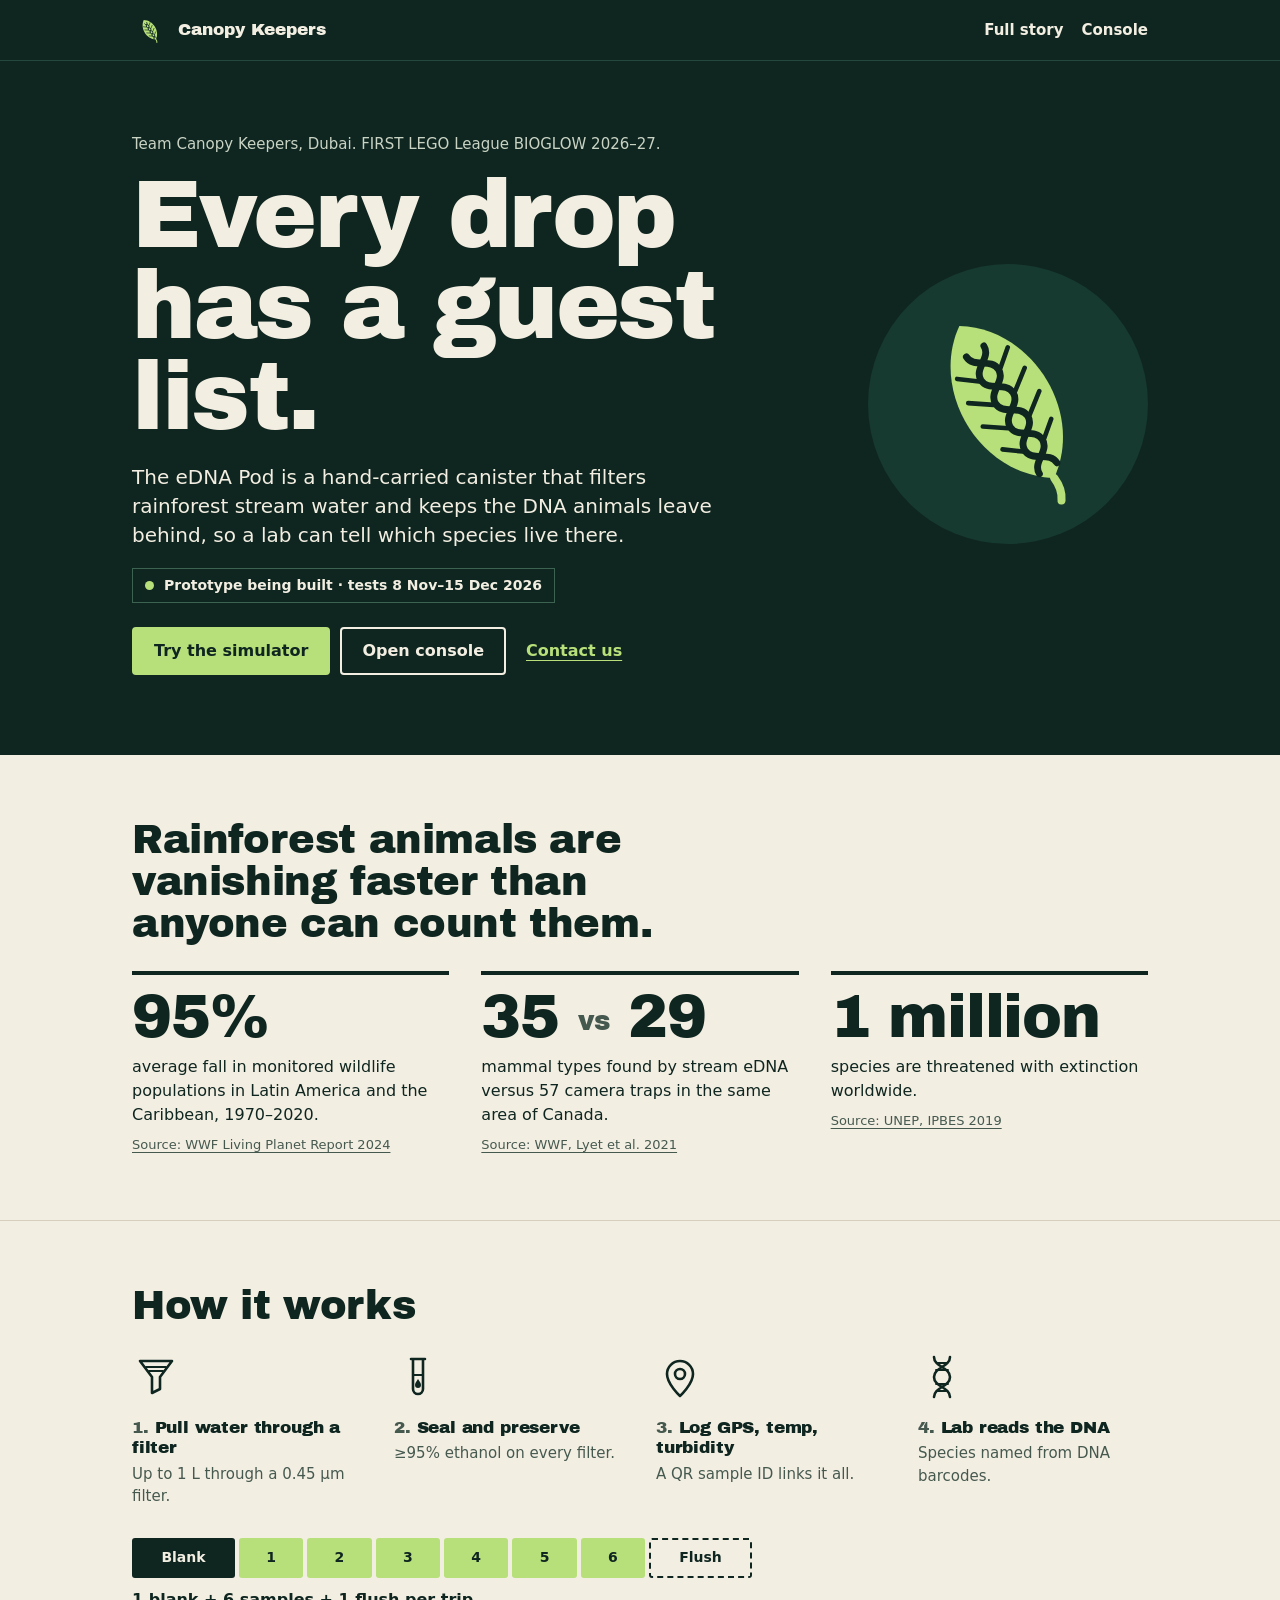
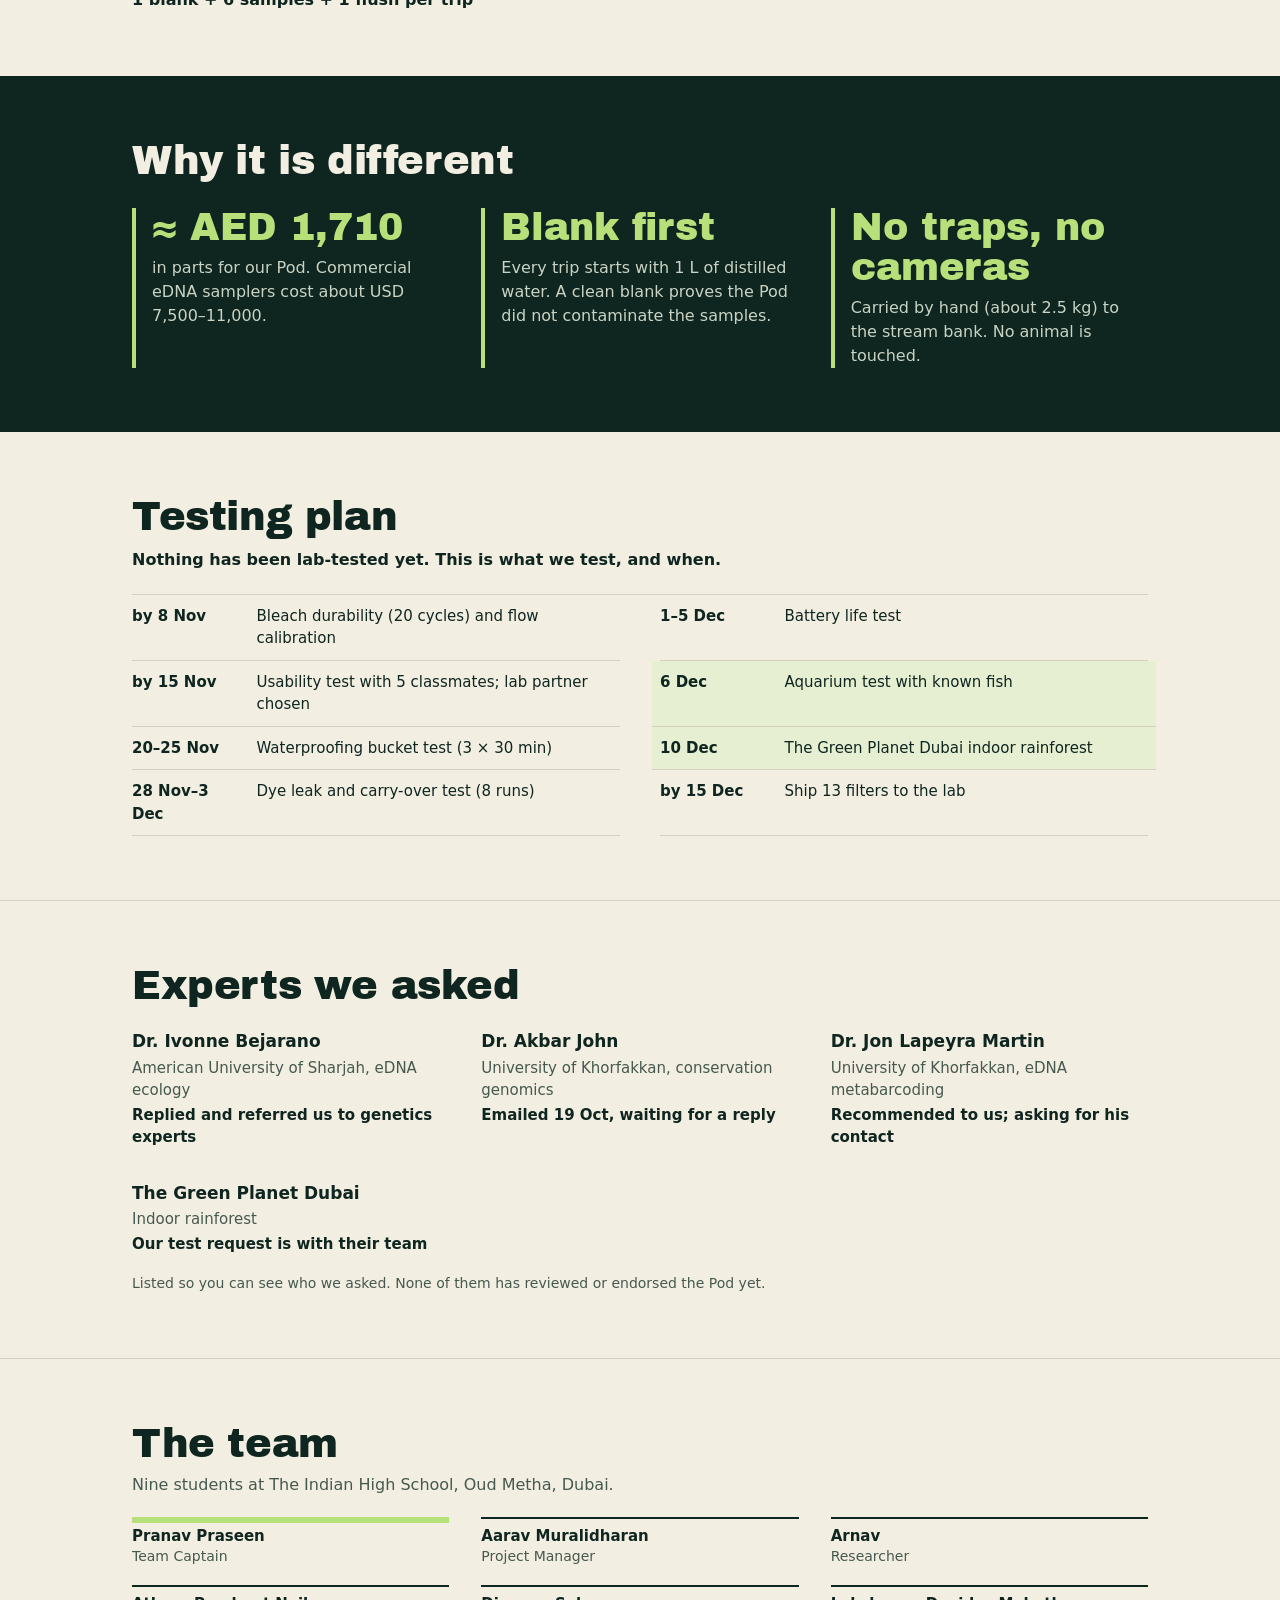
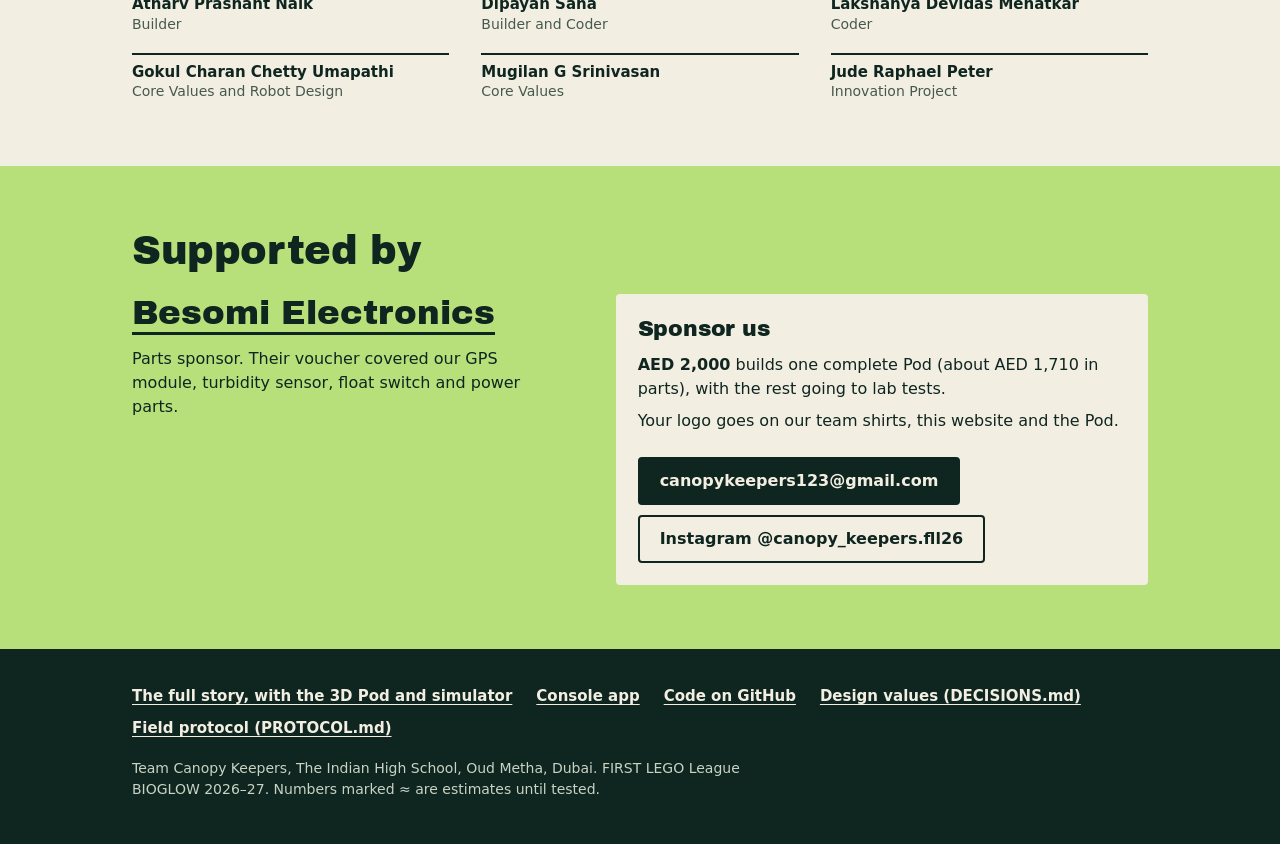
==== commit f332e555: "Short, fast judge-first homepage; lazy-load 3D in console New index.html: one-minute read for judges" ====
--- a/index.html
+++ b/index.html
@@ -3,268 +3,209 @@
 <head>
 <meta charset="utf-8">
 <meta name="viewport" content="width=device-width, initial-scale=1">
-<title>eDNA Collector · Canopy Keepers</title>
-<meta name="description" content="The eDNA Collector samples rainforest streams and canopy rain and catches the DNA every animal leaves behind. Built by Team Canopy Keepers for FIRST LEGO League BIOGLOW.">
+<title>eDNA Pod · Canopy Keepers · FIRST LEGO League</title>
+<meta name="description" content="The eDNA Pod filters rainforest stream water and keeps the DNA animals leave behind, so a lab can tell which species live there. Built by Team Canopy Keepers, The Indian High School, Dubai, for FIRST LEGO League BIOGLOW 2026–27.">
 <meta name="theme-color" content="#0F2620">
-<meta property="og:title" content="eDNA Collector — every drop has a guest list">
-<meta property="og:description" content="A plug-in eDNA lab for rainforest streams and rain, with the software to run it. By Team Canopy Keepers, Dubai.">
+<meta property="og:title" content="eDNA Pod: every drop has a guest list">
+<meta property="og:description" content="A hand-carried eDNA sampler for rainforest streams, about AED 1,710 in parts. By Team Canopy Keepers, Dubai. Tests 8 Nov–15 Dec 2026.">
 <meta property="og:type" content="website">
 <link rel="icon" type="image/svg+xml" href="assets/favicon.svg">
 <link rel="apple-touch-icon" href="assets/apple-touch-icon.png">
 <link rel="preconnect" href="https://fonts.googleapis.com">
 <link rel="preconnect" href="https://fonts.gstatic.com" crossorigin>
-<link rel="stylesheet" href="https://fonts.googleapis.com/css2?family=Archivo:wght@400;500;600;700;800&family=Archivo+Black&family=JetBrains+Mono:wght@400;600&display=swap">
-<link rel="stylesheet" href="vendor/leaflet/leaflet.css">
-<link rel="stylesheet" href="vendor/lenis/lenis.css">
-<link rel="stylesheet" href="css/site.css">
-<script type="importmap">
-{ "imports": { "three": "./vendor/three/three.module.js", "three/addons/": "./vendor/three/addons/" } }
-</script>
-<script src="vendor/gsap/gsap.min.js" defer></script>
-<script src="vendor/gsap/ScrollTrigger.min.js" defer></script>
-<script src="vendor/lenis/lenis.min.js" defer></script>
-<script src="vendor/leaflet/leaflet.js" defer></script>
+<link rel="stylesheet" href="css/home.css">
 </head>
 <body>
-<div id="pre" aria-hidden="true"><span class="n" id="preN">000</span><span class="t">Waking the collector — Canopy Keepers · FLL BIOGLOW</span></div>
-
-<header class="nav">
-  <a class="brand" href="#top"><img src="assets/canopy-keepers-logo.svg" alt="" width="34" height="34">eDNA Collector</a>
-  <nav aria-label="Main">
-    <a href="#drop">How it works</a>
-    <a href="#explode">The machine</a>
-    <a href="#testing">Testing</a>
-    <a href="#sim">Simulator</a>
-    <a href="#map">Map</a>
-    <a href="#db">Database</a>
-    <a href="#team">Team</a>
-  </nav>
-  <a class="cta" href="console.html">Console →</a>
+<a class="skip" href="#main">Skip to content</a>
+
+<header class="top">
+  <div class="wrap top-in">
+    <a class="brand" href="index.html">
+      <svg class="logo" viewBox="0 0 200 200" width="36" height="36" aria-hidden="true" focusable="false"><circle cx="100" cy="100" r="100" fill="#0F2620"/><g transform="translate(18 18) scale(.82)"><g transform="rotate(-32 100 100)"><path d="M100 20 C152 54 154 140 100 176 C46 140 48 54 100 20 Z" fill="#B8E07A"/><g fill="none" stroke="#0F2620" stroke-linecap="round"><path d="M91 46 C91 58 109 58 109 70 C109 82 91 82 91 94 C91 106 109 106 109 118 C109 130 91 130 91 142 C91 154 109 154 109 166" stroke-width="6"/><path d="M109 46 C109 58 91 58 91 70 C91 82 109 82 109 94 C109 106 91 106 91 118 C91 130 109 130 109 142 C109 154 91 154 91 166" stroke-width="6"/><path d="M111 70 L126 58 M89 70 L74 58 M111 94 L129 81 M89 94 L71 81 M111 118 L129 105 M89 118 L71 105 M111 142 L125 131 M89 142 L75 131" stroke-width="4"/></g><path d="M100 176 Q101 188 95 196" fill="none" stroke="#B8E07A" stroke-width="7" stroke-linecap="round"/></g></g></svg>
+      <span>Canopy Keepers</span>
+    </a>
+    <nav aria-label="Main">
+      <a href="story.html">Full story</a>
+      <a href="console.html">Console</a>
+    </nav>
+  </div>
 </header>
 
-<main id="top">
-  <section class="hero" aria-label="Introduction">
-    <div class="stage3d" id="heroStage" data-autorotate="on"></div>
-    <div class="meta"><span>FIRST LEGO League · BIOGLOW 2026–27</span><span>Team Canopy Keepers · Dubai</span></div>
-    <div class="copy">
-      <h1><span class="ln"><span>Every drop</span></span><span class="ln"><span>has a</span></span><span class="ln"><span><em>guest list.</em></span></span></h1>
-      <div class="side">
-        <p>The eDNA Pod is a canister you carry to a rainforest stream. It filters the water and keeps the invisible DNA every animal leaves behind, so a lab can read who lives there.</p>
-        <p class="status"><b>Status:</b> prototype being built. Tests run 8 Nov–15 Dec 2026.</p>
-        <div style="display:flex;gap:10px;flex-wrap:wrap"><a class="btn solid" href="#sim">Run the simulator <span class="arr">↓</span></a><a class="btn line" href="console.html">Open console <span class="arr">→</span></a></div>
-      </div>
-    </div>
-    <div class="scroll" aria-hidden="true"><i></i></div>
-  </section>
-
-  <div class="kicker"><span>The problem</span><span>Why rainforests</span></div>
-  <section class="facts" aria-label="Key facts">
-    <div class="fact"><div class="v"><span data-count="6">0</span>%</div><p>of Earth’s surface is rainforest.</p><small>National Geographic</small></div>
-    <div class="fact"><div class="v"><span data-count="50">0</span>%+</div><p>of all plant and animal species live there.</p><small>National Geographic</small></div>
-    <div class="fact"><div class="v"><span data-count="18">0</span></div><p>football fields of mature rainforest lost every minute in 2024.</p><small>Conservation International, citing WRI</small></div>
-  </section>
-
-  <section class="drop dark" id="drop" aria-label="How it works: follow one drop">
-    <div class="drop-pin">
-      <svg class="scene" viewBox="0 0 1440 900" preserveAspectRatio="xMidYMid slice" role="img" aria-label="Animation: a raindrop washes DNA off a leaf into a stream, the Pod pumps it through a filter and seals it in a tube">
-        <defs>
-          <linearGradient id="sky" x1="0" y1="0" x2="0" y2="1"><stop offset="0" stop-color="#0F2620"/><stop offset="1" stop-color="#14352A"/></linearGradient>
-          <pattern id="mesh" width="10" height="10" patternUnits="userSpaceOnUse"><path d="M10 0H0V10" fill="none" stroke="#F3EEE2" stroke-width="1" opacity=".45"/></pattern>
-        </defs>
-        <rect width="1440" height="900" fill="url(#sky)"/>
-        <g id="leaves">
-          <path d="M760 -40C900 60 1000 150 1060 250C960 260 840 210 760 120Z" fill="#2F5A3C"/>
-          <path d="M1060 250C1000 150 900 60 760 -40" stroke="#6E8B3D" stroke-width="4" fill="none"/>
-          <path d="M1440 40C1320 120 1240 210 1210 320C1300 300 1400 230 1460 140Z" fill="#244B33"/>
-          <path d="M620 80C700 150 760 230 790 330C710 310 640 250 600 170Z" fill="#1E4430"/>
-          <path d="M880 230C960 250 1040 300 1080 360C1000 380 920 350 870 300Z" fill="#6E8B3D"/>
-        </g>
-        <g id="bits">
-          <circle cx="930" cy="290" r="5" fill="#B8E07A"/><circle cx="960" cy="305" r="4" fill="#B8E07A"/><circle cx="990" cy="300" r="5" fill="#E8A23A"/><circle cx="1010" cy="320" r="4" fill="#B8E07A"/><circle cx="945" cy="320" r="4" fill="#F3EEE2"/><circle cx="975" cy="330" r="5" fill="#B8E07A"/><circle cx="1030" cy="335" r="4" fill="#E8A23A"/>
-        </g>
-        <path id="raindrop" d="M0 -34C0 -34 -20 -6 -20 8a20 20 0 0 0 40 0C20 -6 0 -34 0 -34Z" fill="#9FD8DF" stroke="#F3EEE2" stroke-width="2" transform="translate(980 40)"/>
-        <g id="stream">
-          <path d="M-20 660C200 630 400 690 620 660S1000 620 1200 660S1400 690 1460 670V900H-20Z" fill="#1D5A6A"/>
-          <path d="M-20 660C200 630 400 690 620 660S1000 620 1200 660S1400 690 1460 670" fill="none" stroke="#9FD8DF" stroke-width="3" opacity=".6"/>
-        </g>
-        <circle id="ripple" cx="980" cy="655" r="10" fill="none" stroke="#F3EEE2" stroke-width="3" opacity="0"/>
-        <path id="pipe" d="M1000 690C1010 600 1040 520 1110 470S1190 420 1190 380" fill="none" stroke="#F3EEE2" stroke-width="10" stroke-linecap="round" opacity=".9"/>
-        <g id="filter" transform="translate(1130 300)">
-          <rect width="120" height="80" fill="#13231B" stroke="#F3EEE2" stroke-width="3"/>
-          <rect x="10" y="10" width="100" height="60" fill="url(#mesh)"/>
-          <rect id="filterGlow" x="10" y="10" width="100" height="60" fill="#B8E07A" opacity="0"/>
-          <text x="60" y="-12" text-anchor="middle" fill="#F3EEE2" font-family="JetBrains Mono, monospace" font-size="14">0.45 µm FILTER</text>
-        </g>
-        <g id="tube" transform="translate(1290 250)">
-          <path d="M0 0H44V170A22 22 0 0 1 0 170Z" fill="none" stroke="#F3EEE2" stroke-width="3"/>
-          <rect id="fill" x="3" y="40" width="38" height="150" fill="#B8E07A" transform-origin="22px 190px"/>
-          <g id="label" opacity="0"><rect x="-96" y="210" width="236" height="58" fill="#F3EEE2"/><text x="22" y="236" text-anchor="middle" fill="#13231B" font-family="Archivo Black, sans-serif" font-size="14">CK-20261206-AQ01-S3</text><text x="22" y="256" text-anchor="middle" fill="#13231B" font-family="JetBrains Mono, monospace" font-size="12">960 mL · pH 7.9 · 21:42</text></g>
-        </g>
-        <g id="species" font-family="Archivo, sans-serif" font-size="20" font-weight="800">
-          <g class="sp"><rect x="1060" y="560" width="210" height="40" fill="#F3EEE2"/><text x="1076" y="587" fill="#13231B">Two-toed sloth</text></g>
-          <g class="sp"><rect x="1100" y="610" width="190" height="40" fill="#F3EEE2"/><text x="1116" y="637" fill="#13231B">Toco toucan</text></g>
-          <g class="sp"><rect x="1040" y="660" width="230" height="40" fill="#F3EEE2"/><text x="1056" y="687" fill="#13231B">Poison dart frog</text></g>
-          <g class="sp"><rect x="1080" y="710" width="250" height="40" fill="#C2562B"/><text x="1096" y="737" fill="#F3EEE2">Bullfrog · watchlist</text></g>
-        </g>
-      </svg>
-      <div class="steps">
-        <div class="step"><span class="k">01 / SHED</span><h3>Animals leave DNA everywhere</h3><p>Skin, hair and saliva rub off on leaves high in the canopy — monkeys, sloths, frogs.</p></div>
-        <div class="step"><span class="k">02 / RAIN</span><h3>Rain washes it down</h3><p>Every shower carries that DNA off the leaves and into the streams. In French Guiana, canopy rain revealed 562 kinds of life.</p></div>
-        <div class="step"><span class="k">03 / CATCH</span><h3>We filter the water</h3><p>The Pod pulls up to 1 litre through a 0.45 µm filter — finer than a hair. If the filter clogs it stops early; 250 mL is the minimum that counts.</p></div>
-        <div class="step"><span class="k">04 / KEEP</span><h3>Preserved and logged</h3><p>≥95% ethanol keeps the DNA safe. A QR label like CK-20261206-AQ01-S3 links the filter to its place, time and volume.</p></div>
-        <div class="step"><span class="k">05 / READ</span><h3>A lab reads the guest list</h3><p>DNA barcodes are matched to species. We call a species “confirmed” only when 2 of 3 replicates agree and the blank is clean.</p></div>
-      </div>
-      <div class="prog" aria-hidden="true"><i><b></b></i><i><b></b></i><i><b></b></i><i><b></b></i><i><b></b></i></div>
-    </div>
-  </section>
-
-  <section class="explode" id="explode" aria-label="The machine, taken apart">
-    <div class="explode-pin">
-      <div class="stage3d" id="explodeStage" data-autorotate="off"></div>
-      <div class="head"><h2>The Pod, taken apart</h2><p>About 2.5 kg, carried by hand to the stream bank. Wet parts sit low over a drip tray; the electronics stay in a sealed dry zone with silica gel and a vent.</p></div>
-      <div class="tag3d" data-part="funnel"><span>Rain funnel</span><small>rain sensor starts a sample</small></div>
-      <div class="tag3d" data-part="brain"><span>Electronics box</span><small>ESP32, GPS, clock, SD, 3S 18650 (dry zone)</small></div>
-      <div class="tag3d" data-part="pumps"><span>2 peristaltic pumps</span><small>pull-through sampling + ethanol</small></div>
-      <div class="tag3d" data-part="vessels"><span>Ethanol bottle</span><small>≥95% ethanol for every filter</small></div>
-      <div class="tag3d" data-part="nozzle"><span>Servo nozzle</span><small>presses down to seal</small></div>
-      <div class="tag3d" data-part="carousel"><span>8-seat carousel</span><small>blank + 6 samples + flush seat</small></div>
-      <div class="tag3d" data-part="stepper"><span>Stepper + seat magnets</span><small>checks its seat after every move</small></div>
-      <div class="tag3d" data-part="sensors"><span>Sensor probes</span><small>turbidity + temperature</small></div>
-    </div>
-  </section>
-
-  <section class="loop" aria-label="The mission loop">
-    <div class="loop-pin">
-      <div class="loop-top"><h2>One clean loop.<br>Every site.</h2><span class="mono" style="font-size:13px;letter-spacing:.1em">SCROLL →</span></div>
-      <div class="loop-track">
-        <div class="panel"><span class="n">01</span><div><h3>Self-check</h3><p>Battery, sensors, GPS and clock. The carousel finds seat 1 by its double magnet.</p></div></div>
-        <div class="panel hot"><span class="n">02</span><div><h3>Field blank</h3><p>Seat 1 always goes first: 1 L of distilled water through the whole water path. A clean blank proves nothing leaked in.</p></div></div>
-        <div class="panel"><span class="n">03</span><div><h3>Clean the site</h3><p>New bagged intake tube and funnel. Bleach the nozzle for 10 minutes, rinse. Then flush 250 mL of site water through empty seat 8.</p></div></div>
-        <div class="panel"><span class="n">04</span><div><h3>Test</h3><p>Turbidity check. Rising or very muddy water (over about 300 NTU) means no sampling today.</p></div></div>
-        <div class="panel on"><span class="n">05</span><div><h3>Filter</h3><p>Water is pulled through the filter, then the pump. Stops at 1 L, 20 minutes or flow under 20 mL/min. Counts only if ≥250 mL.</p></div></div>
-        <div class="panel"><span class="n">06</span><div><h3>Preserve</h3><p>≥95% ethanol onto the filter, then the cartridge is capped.</p></div></div>
-        <div class="panel"><span class="n">07</span><div><h3>Log</h3><p>QR sample ID, seat, GPS, time, weighed volume, turbidity, temperature.</p></div></div>
-        <div class="panel"><span class="n">08</span><div><h3>Repeat</h3><p>3 replicates per site, 2 sites: 6 real samples per mission. Cartridges are bleached and reloaded at school.</p></div></div>
-      </div>
-    </div>
-  </section>
-
-  <section class="numbers" id="numbers" aria-label="The Pod in numbers">
-    <div class="sec-head"><span class="num">03 · IN NUMBERS</span><h2>One mission, honestly counted.</h2><p>Our agreed design values. “Approx.” means estimated — not measured yet. Tests in November and December will check each one.</p></div>
-    <div class="seatbar" aria-label="Carousel layout: seat 1 field blank, seats 2 to 7 real samples, seat 8 flush seat">
-      <div class="seat-c blank"><b>1</b><span>Field blank</span></div>
-      <div class="seat-c"><b>2</b><span>Site A · rep 1</span></div>
-      <div class="seat-c"><b>3</b><span>Site A · rep 2</span></div>
-      <div class="seat-c"><b>4</b><span>Site A · rep 3</span></div>
-      <div class="seat-c"><b>5</b><span>Site B · rep 1</span></div>
-      <div class="seat-c"><b>6</b><span>Site B · rep 2</span></div>
-      <div class="seat-c"><b>7</b><span>Site B · rep 3</span></div>
-      <div class="seat-c flush"><b>8</b><span>Flush seat · empty</span></div>
-    </div>
-    <div class="nums">
-      <div class="num-c"><small>Per mission</small><b>1 + 6 + 1</b><p>1 field blank, 6 real samples, 1 empty flush seat. Never “8 samples”.</p></div>
-      <div class="num-c"><small>Water per filter</small><b>1 L</b><p>Target. Stops at 1 L, 20 minutes or flow under 20 mL/min. A sample counts only if ≥250 mL went through.</p></div>
-      <div class="num-c"><small>Water path</small><b>Pull-through</b><p>Intake → cartridge (filter) → pump → waste. The pump only sees filtered water, and a clog can’t burst a tube.</p></div>
-      <div class="num-c"><small>Preservation</small><b>≥95%</b><p>Ethanol on every filter, shipped with it. Longmire’s buffer if the lab asks. Silica gel is tested side by side on 6 Dec.</p></div>
-      <div class="num-c"><small>Battery</small><b>≈ 2</b><p>Missions per charge (approx. 12 Wh each from 26 Wh usable); about 4 with a spare pack. Battery test 1–5 Dec.</p></div>
-      <div class="num-c hi"><small>Cost</small><b>≈ AED 1,710</b><p>For our Pod (47 parts). Commercial eDNA samplers cost about USD 7,500–11,000.</p></div>
-    </div>
-    <div class="rules">
-      <div class="rule-c"><small>Between sites</small><p>New bagged, pre-bleached intake tube and funnel. 10% bleach on the nozzle for 10 minutes, then rinse. 250 mL of site water flushed through seat 8 before the first sample.</p></div>
-      <div class="rule-c"><small>Reading results</small><ul class="verdicts"><li><span class="v ok">Confirmed</span>2 or 3 of 3 replicates + a clean blank</li><li><span class="v maybe">Possible</span>1 of 3 replicates</li><li><span class="v none">Not detected</span>not proof the animal is absent</li></ul></div>
-    </div>
-  </section>
-
-  <section class="testing dark" id="testing" aria-label="Testing timeline">
-    <div class="sec-head"><span class="num">04 · TESTING</span><h2>Built now. Proven by December.</h2><p>The prototype is being built. Nothing has been lab-tested yet — this is our test plan, with what “success” means for each step.</p></div>
-    <ol class="tl">
-      <li><time>by 8 Nov</time><div><b>Bleach durability + flow calibration</b><p>20 bleach-and-rinse cycles on 2 cartridges; 5 timed runs to know the real flow rate (±10%).</p></div></li>
-      <li><time>by 15 Nov</time><div><b>Usability, lab and tank locked</b><p>5 classmates run a mission from the picture guide. Lab partner, price and aquarium chosen.</p></div></li>
-      <li><time>20–25 Nov</time><div><b>Waterproofing</b><p>Sealed box with tissue inside, 30 minutes in a bucket, 3 times. Tissue must stay dry.</p></div></li>
-      <li><time>28 Nov–3 Dec</time><div><b>Dye leak and carry-over</b><p>8 runs with coloured water. No dye may reach the next cartridge.</p></div></li>
-      <li><time>1–5 Dec</time><div><b>Battery life</b><p>Full missions in a loop with current logged. Goal: at least 2 missions per charge.</p></div></li>
-      <li class="key"><time>6 Dec</time><div><b>Aquarium test</b><p>Tank with known fish: blank + 3 Pod replicates, a dilution series and silica vs ethanol.</p></div></li>
-      <li class="key"><time>10 Dec</time><div><b>The Green Planet Dubai</b><p>Indoor rainforest: blank + 3 replicates, compared with their animal list.</p></div></li>
-      <li><time>by 15 Dec</time><div><b>Ship 13 filters to the lab</b><p>With the sample manifest and the chain-of-custody form.</p></div></li>
-    </ol>
-  </section>
-
-  <section class="sim dark" id="sim" aria-label="Live simulator">
-    <div class="sec-head"><span class="num">05 · SIMULATOR</span><h2>Run a real mission. Right here.</h2><p>This is the same software that drives the Pod, running on its digital twin. Every cartridge it fills lands in the database below.</p></div>
-    <div class="sim-grid">
-      <div class="sim-stage stage3d" id="simStage" data-autorotate="off" style="position:relative">
-        <div class="sim-hud"><span id="hudState">IDLE</span><span id="hudTube">—</span></div>
-        <div class="sim-ctrl"><button class="btn solid" id="simStart" type="button">Start mission</button><button class="btn line" id="simPause" type="button">Pause</button><button class="btn line" id="simAbort" type="button">Safe stop</button></div>
-      </div>
-      <div class="sim-side">
-        <div class="block ring" id="simRing"></div>
-        <div class="block readings"><div><small>PH</small><b id="rPh">—</b></div><div><small>TURBIDITY NTU</small><b id="rNtu">—</b></div><div><small>FILTERED ML</small><b id="rMl">—</b></div><div><small>BATTERY V</small><b id="rBat">—</b></div></div>
-        <div class="simlog" id="simLog" aria-live="polite"></div>
-      </div>
-    </div>
-  </section>
-
-  <section class="mapsec" id="map" aria-label="Sampling map">
-    <div class="sec-head"><span class="num">06 · MAP</span><h2>Every tube has a place.</h2><p>Sites from the console’s mission plan. Click the map in the console to add your own.</p></div>
-    <div class="map-grid">
-      <div class="map" id="siteMap"></div>
-      <div class="map-side" id="siteList"></div>
-    </div>
-  </section>
-
-  <section class="db" id="db" aria-label="Species database">
-    <div class="sec-head"><span class="num">07 · DATABASE</span><h2>Who was there.</h2><p>Every species the lab finds, linked to its tube, site and time. Stored on this device; export it from the console.</p></div>
-    <div class="db-bar">
-      <label class="visually-hidden" for="dbSearch" style="position:absolute;left:-9999px">Search species</label>
-      <input id="dbSearch" type="search" placeholder="Search a species, cartridge or site">
-      <button class="chip" type="button" data-f="all" aria-pressed="true">All</button>
-      <button class="chip" type="button" data-f="watch" aria-pressed="false">Watchlist</button>
-      <button class="btn dark" id="dbDemo" type="button">Load demo lab results</button>
-    </div>
-    <div class="db-table" id="dbTable"></div>
-    <div class="db-stats"><div><b id="sTubes">0</b><small>cartridges filled</small></div><div><b id="sSpecies">0</b><small>species found</small></div><div><b id="sSites">0</b><small>sites sampled</small></div><div><b id="sAlerts">0</b><small>alerts</small></div></div>
-  </section>
-
-  <section class="cta-band"><h2>Every drop of water has a guest list.</h2><a class="btn dark" href="console.html">Open the console <span class="arr">→</span></a></section>
-
-  <section id="team" aria-label="Team">
-    <div class="sec-head"><span class="num">08 · TEAM</span><h2>Canopy Keepers</h2><p>Nine students in Dubai. FIRST LEGO League BIOGLOW 2026–27.</p></div>
-    <div class="team">
-      <div class="member" style="background:var(--ink);color:var(--paper)"><b>Pranav Praseen</b><span style="color:#B9C4B5">Team Captain</span></div>
-      <div class="member"><b>Aarav Muralidharan</b><span>Project Manager</span></div>
-      <div class="member"><b>Arnav</b><span>Researcher</span></div>
-      <div class="member"><b>Atharv</b><span>Builder</span></div>
-      <div class="member"><b>Dipayan Saha</b><span>Builder · Coder</span></div>
-      <div class="member"><b>Gokul Charan Chetty Umapathi</b><span>Core Values · Robot Design</span></div>
-      <div class="member"><b>Lakshanya Devidas Mehatkar</b><span>Coder</span></div>
-      <div class="member"><b>Mugilan G Srinivasan</b><span>Core Values</span></div>
-      <div class="member"><b>Jude Raphael Peter</b><span>Innovation Project</span></div>
-    </div>
-  </section>
-
-  <section class="sponsors-sec" id="sponsors" aria-label="Sponsors">
-    <div class="sec-head"><span class="num">09 · SUPPORTED BY</span><h2>Thank you.</h2><p>The people and companies helping us build the Pod.</p></div>
-    <ul class="sponsors">
-      <!-- One <li class="sponsor"> per sponsor. Text wordmarks only until a sponsor gives written permission to use their logo. -->
-      <li class="sponsor">
-        <a href="https://besomi.com/" target="_blank" rel="noopener" class="wordmark">Besomi Electronics</a>
-        <span class="role">Parts sponsor · our first sponsor</span>
-        <p>Thank you to Besomi Electronics for the parts voucher that covered our GPS module, turbidity sensor, float switch and power parts.</p>
-      </li>
-      <li class="sponsor open">
-        <span class="wordmark">This space is open</span>
-        <span class="role">Lab partner · parts · printing</span>
-        <p>We are looking for a university lab partner and more sponsors. Ask our coach at The Indian High School, Oud Metha.</p>
-      </li>
+<main id="main">
+  <section class="hero" aria-labelledby="h-hero">
+    <div class="wrap hero-in">
+      <div>
+        <p class="team-line">Team Canopy Keepers, Dubai. FIRST LEGO League BIOGLOW 2026–27.</p>
+        <h1 id="h-hero">Every drop has a guest list.</h1>
+        <p class="lede">The eDNA Pod is a hand-carried canister that filters rainforest stream water and keeps the DNA animals leave behind, so a lab can tell which species live there.</p>
+        <p class="status"><span class="dot" aria-hidden="true"></span>Prototype being built · tests 8 Nov–15 Dec 2026</p>
+        <div class="btns">
+          <a class="btn btn-leaf" href="story.html#sim">Try the simulator</a>
+          <a class="btn btn-line" href="console.html">Open console</a>
+          <a class="btn btn-text" href="mailto:canopykeepers123@gmail.com">Contact us</a>
+        </div>
+      </div>
+      <svg class="hero-logo" viewBox="0 0 200 200" width="260" height="260" role="img" aria-label="Canopy Keepers logo: a rainforest leaf whose midrib is a DNA double helix"><circle cx="100" cy="100" r="100" fill="#163A2F"/><g transform="translate(18 18) scale(.82)"><g transform="rotate(-32 100 100)"><path d="M100 20 C152 54 154 140 100 176 C46 140 48 54 100 20 Z" fill="#B8E07A"/><g fill="none" stroke="#0F2620" stroke-linecap="round"><path d="M91 46 C91 58 109 58 109 70 C109 82 91 82 91 94 C91 106 109 106 109 118 C109 130 91 130 91 142 C91 154 109 154 109 166" stroke-width="6"/><path d="M109 46 C109 58 91 58 91 70 C91 82 109 82 109 94 C109 106 91 106 91 118 C91 130 109 130 109 142 C109 154 91 154 91 166" stroke-width="6"/><path d="M111 70 L126 58 M89 70 L74 58 M111 94 L129 81 M89 94 L71 81 M111 118 L129 105 M89 118 L71 105 M111 142 L125 131 M89 142 L75 131" stroke-width="4"/></g><path d="M100 176 Q101 188 95 196" fill="none" stroke="#B8E07A" stroke-width="7" stroke-linecap="round"/></g></g></svg>
+    </div>
+  </section>
+
+  <section class="band" aria-labelledby="h-problem">
+    <div class="wrap">
+      <h2 id="h-problem">Rainforest animals are vanishing faster than anyone can count them.</h2>
+      <div class="stats">
+        <div class="stat">
+          <p class="big">95%</p>
+          <p>average fall in monitored wildlife populations in Latin America and the Caribbean, 1970–2020.</p>
+          <a class="src" href="https://www.worldwildlife.org/press-releases/catastrophic-73-decline-in-the-average-size-of-global-wildlife-populations-in-just-50-years-reveals-a-system-in-peril">Source: WWF Living Planet Report 2024</a>
+        </div>
+        <div class="stat">
+          <p class="big">35 <span>vs</span> 29</p>
+          <p>mammal types found by stream eDNA versus 57 camera traps in the same area of Canada.</p>
+          <a class="src" href="https://www.worldwildlife.org/news/press-releases/environmental-dna-is-as-effective-as-camera-traps-for-monitoring-terrestrial-mammal-diversity/">Source: WWF, Lyet et al. 2021</a>
+        </div>
+        <div class="stat">
+          <p class="big">1 million</p>
+          <p>species are threatened with extinction worldwide.</p>
+          <a class="src" href="https://www.unep.org/news-and-stories/press-release/natures-dangerous-decline-unprecedented-species-extinction-rates">Source: UNEP, IPBES 2019</a>
+        </div>
+      </div>
+    </div>
+  </section>
+
+  <section class="band band-rule" aria-labelledby="h-how">
+    <div class="wrap">
+      <h2 id="h-how">How it works</h2>
+      <ol class="steps">
+        <li>
+          <svg viewBox="0 0 48 48" aria-hidden="true" focusable="false"><path d="M8 8h32L28 24v12l-8 4V24z"/><path d="M14 14h20M17 18h14" class="thin"/></svg>
+          <h3>Pull water through a filter</h3>
+          <p>Up to 1&nbsp;L through a 0.45&nbsp;µm filter.</p>
+        </li>
+        <li>
+          <svg viewBox="0 0 48 48" aria-hidden="true" focusable="false"><path d="M17 6h14M19 6v30a5 5 0 0 0 10 0V6"/><path d="M19 22h10" class="thin"/><path d="M24 26c-2 3-3 4-3 6a3 3 0 0 0 6 0c0-2-1-3-3-6z" class="fill"/></svg>
+          <h3>Seal and preserve</h3>
+          <p>≥95% ethanol on every filter.</p>
+        </li>
+        <li>
+          <svg viewBox="0 0 48 48" aria-hidden="true" focusable="false"><path d="M24 43s-13-12-13-22a13 13 0 0 1 26 0c0 10-13 22-13 22z"/><circle cx="24" cy="21" r="5"/></svg>
+          <h3>Log GPS, temp, turbidity</h3>
+          <p>A QR sample ID links it all.</p>
+        </li>
+        <li>
+          <svg viewBox="0 0 48 48" aria-hidden="true" focusable="false"><path d="M16 4c0 10 16 10 16 20S16 34 16 44M32 4c0 10-16 10-16 20s16 10 16 20"/><path d="M19 10h10M18 17h12M18 31h12M19 38h10" class="thin"/></svg>
+          <h3>Lab reads the DNA</h3>
+          <p>Species named from DNA barcodes.</p>
+        </li>
+      </ol>
+      <div class="seats" role="img" aria-label="The 8-seat carousel: seat 1 is the field blank, seats 2 to 7 are 6 samples, seat 8 is an empty flush seat">
+        <span class="seat s-blank">Blank</span><span class="seat">1</span><span class="seat">2</span><span class="seat">3</span><span class="seat">4</span><span class="seat">5</span><span class="seat">6</span><span class="seat s-flush">Flush</span>
+      </div>
+      <p class="seats-cap">1 blank + 6 samples + 1 flush per trip</p>
+    </div>
+  </section>
+
+  <section class="band dark" aria-labelledby="h-why">
+    <div class="wrap">
+      <h2 id="h-why">Why it is different</h2>
+      <div class="tiles">
+        <div class="tile">
+          <p class="big">≈ AED 1,710</p>
+          <p>in parts for our Pod. Commercial eDNA samplers cost about USD 7,500–11,000.</p>
+        </div>
+        <div class="tile">
+          <p class="big">Blank first</p>
+          <p>Every trip starts with 1&nbsp;L of distilled water. A clean blank proves the Pod did not contaminate the samples.</p>
+        </div>
+        <div class="tile">
+          <p class="big">No traps, no cameras</p>
+          <p>Carried by hand (about 2.5&nbsp;kg) to the stream bank. No animal is touched.</p>
+        </div>
+      </div>
+    </div>
+  </section>
+
+  <section class="band" aria-labelledby="h-test">
+    <div class="wrap">
+      <h2 id="h-test">Testing plan</h2>
+      <p class="honest">Nothing has been lab-tested yet. This is what we test, and when.</p>
+      <ol class="timeline">
+        <li><time>by 8 Nov</time><span>Bleach durability (20 cycles) and flow calibration</span></li>
+        <li><time>by 15 Nov</time><span>Usability test with 5 classmates; lab partner chosen</span></li>
+        <li><time>20–25 Nov</time><span>Waterproofing bucket test (3&nbsp;×&nbsp;30&nbsp;min)</span></li>
+        <li><time>28 Nov–3 Dec</time><span>Dye leak and carry-over test (8&nbsp;runs)</span></li>
+        <li><time>1–5 Dec</time><span>Battery life test</span></li>
+        <li class="key"><time>6 Dec</time><span>Aquarium test with known fish</span></li>
+        <li class="key"><time>10 Dec</time><span>The Green Planet Dubai indoor rainforest</span></li>
+        <li><time>by 15 Dec</time><span>Ship 13 filters to the lab</span></li>
+      </ol>
+    </div>
+  </section>
+
+  <section class="band band-rule" aria-labelledby="h-experts">
+    <div class="wrap">
+      <h2 id="h-experts">Experts we asked</h2>
+      <ul class="experts">
+        <li><b>Dr. Ivonne Bejarano</b><span class="org">American University of Sharjah, eDNA ecology</span><span class="st">Replied and referred us to genetics experts</span></li>
+        <li><b>Dr. Akbar John</b><span class="org">University of Khorfakkan, conservation genomics</span><span class="st">Emailed 19 Oct, waiting for a reply</span></li>
+        <li><b>Dr. Jon Lapeyra Martin</b><span class="org">University of Khorfakkan, eDNA metabarcoding</span><span class="st">Recommended to us; asking for his contact</span></li>
+        <li><b>The Green Planet Dubai</b><span class="org">Indoor rainforest</span><span class="st">Our test request is with their team</span></li>
+      </ul>
+      <p class="note">Listed so you can see who we asked. None of them has reviewed or endorsed the Pod yet.</p>
+    </div>
+  </section>
+
+  <section class="band band-rule" aria-labelledby="h-team">
+    <div class="wrap">
+      <h2 id="h-team">The team</h2>
+      <p class="school">Nine students at The Indian High School, Oud Metha, Dubai.</p>
+      <ul class="team">
+        <li class="cap"><b>Pranav Praseen</b><span>Team Captain</span></li>
+        <li><b>Aarav Muralidharan</b><span>Project Manager</span></li>
+        <li><b>Arnav</b><span>Researcher</span></li>
+        <li><b>Atharv Prashant Naik</b><span>Builder</span></li>
+        <li><b>Dipayan Saha</b><span>Builder and Coder</span></li>
+        <li><b>Lakshanya Devidas Mehatkar</b><span>Coder</span></li>
+        <li><b>Gokul Charan Chetty Umapathi</b><span>Core Values and Robot Design</span></li>
+        <li><b>Mugilan G Srinivasan</b><span>Core Values</span></li>
+        <li><b>Jude Raphael Peter</b><span>Innovation Project</span></li>
+      </ul>
+    </div>
+  </section>
+
+  <section class="band leaf" aria-labelledby="h-support">
+    <div class="wrap">
+      <h2 id="h-support">Supported by</h2>
+      <div class="support">
+        <div class="sponsor">
+          <a class="wordmark" href="https://besomi.com/">Besomi Electronics</a>
+          <p>Parts sponsor. Their voucher covered our GPS module, turbidity sensor, float switch and power parts.</p>
+        </div>
+        <div class="ask">
+          <h3>Sponsor us</h3>
+          <p><b>AED 2,000</b> builds one complete Pod (about AED 1,710 in parts), with the rest going to lab tests.</p>
+          <p>Your logo goes on our team shirts, this website and the Pod.</p>
+          <div class="btns">
+            <a class="btn btn-ink" href="mailto:canopykeepers123@gmail.com?subject=Sponsoring%20the%20eDNA%20Pod">canopykeepers123@gmail.com</a>
+            <a class="btn btn-ink-line" href="https://www.instagram.com/canopy_keepers.fll26/">Instagram @canopy_keepers.fll26</a>
+          </div>
+        </div>
+      </div>
+    </div>
+  </section>
+</main>
+
+<footer class="foot">
+  <div class="wrap">
+    <ul class="foot-links">
+      <li><a href="story.html">The full story, with the 3D Pod and simulator</a></li>
+      <li><a href="console.html">Console app</a></li>
+      <li><a href="https://github.com/pranavpraseen-png/mangrove-medics-edna">Code on GitHub</a></li>
+      <li><a href="https://github.com/pranavpraseen-png/mangrove-medics-edna/blob/main/docs/DECISIONS.md">Design values (DECISIONS.md)</a></li>
+      <li><a href="https://github.com/pranavpraseen-png/mangrove-medics-edna/blob/main/docs/PROTOCOL.md">Field protocol (PROTOCOL.md)</a></li>
     </ul>
-  </section>
-</main>
-
-<footer class="foot">
-  <div class="big" id="footBig">Canopy Keepers · eDNA Pod · </div>
-  <div class="row"><span>Facts: National Geographic · Conservation International / WRI · rainwash eDNA study, French Guiana (bioRxiv 2025)</span><span>Demo results are fictional and labelled. Design values: approx. until tested.</span><span>Parts sponsor: <a href="https://besomi.com/" target="_blank" rel="noopener">Besomi Electronics</a></span><a href="console.html">Console</a></div>
+    <p>Team Canopy Keepers, The Indian High School, Oud Metha, Dubai. FIRST LEGO League BIOGLOW&nbsp;2026–27. Numbers marked ≈ are estimates until tested.</p>
+  </div>
 </footer>
-<div id="toasts" aria-live="polite"></div>
-<script type="module" src="js/site.js"></script>
+<link rel="stylesheet" href="https://fonts.googleapis.com/css2?family=Archivo+Black&display=swap">
 </body>
 </html>
--- a/css/home.css
+++ b/css/home.css
@@ -0,0 +1,148 @@
+/* Home page: short, fast, judge-first. No JS, one web font (Archivo Black, headings only). */
+:root{
+  --ink:#0F2620;      /* deep forest green */
+  --ink-2:#163A2F;
+  --leaf:#B8E07A;     /* leaf green */
+  --paper:#F3EEE2;    /* off-white */
+  --muted:#46594F;    /* body-muted on paper: 6.6:1 */
+  --muted-d:#C9D3C4;  /* body-muted on ink: 11:1 */
+  --rule:#D6CFBD;
+  --display:'Archivo Black','Arial Black',system-ui,sans-serif;
+  --body:system-ui,-apple-system,'Segoe UI',Roboto,'Helvetica Neue',Arial,sans-serif;
+}
+*{box-sizing:border-box}
+html{-webkit-text-size-adjust:100%}
+body{margin:0;background:var(--paper);color:var(--ink);font:16px/1.5 var(--body)}
+a{color:inherit}
+:focus-visible{outline:3px solid var(--leaf);outline-offset:3px}
+.band :focus-visible,.leaf :focus-visible{outline-color:var(--ink)}
+.dark :focus-visible{outline-color:var(--leaf)}
+h1,h2,h3{font-family:var(--display);font-weight:400;margin:0;letter-spacing:-.01em}
+h2{font-size:clamp(26px,3.6vw,40px);line-height:1.05;max-width:22ch}
+h3{font-size:17px;line-height:1.2}
+p{margin:0}
+ul,ol{list-style:none;margin:0;padding:0}
+.wrap{max-width:1080px;margin:0 auto;padding:0 16px}
+@media (min-width:700px){.wrap{padding:0 32px}}
+
+.skip{position:absolute;left:-999px;top:8px;background:var(--leaf);color:var(--ink);padding:8px 12px;z-index:9}
+.skip:focus{left:8px}
+
+/* header */
+.top{background:var(--ink);color:var(--paper);border-bottom:1px solid #24493C}
+.top-in{display:flex;align-items:center;justify-content:space-between;gap:12px;min-height:60px}
+.brand{display:flex;align-items:center;gap:10px;text-decoration:none;font-family:var(--display);font-size:17px}
+.brand .logo{flex:none}
+.top nav{display:flex;gap:18px;font-weight:600;font-size:15px}
+.top nav a{text-decoration:none;padding:8px 0}
+.top nav a:hover{text-decoration:underline;text-underline-offset:4px}
+
+/* hero */
+.hero{background:var(--ink);color:var(--paper);padding:40px 0 48px}
+.hero-in{display:grid;gap:32px;align-items:center}
+.team-line{color:var(--muted-d);font-size:15px;margin-bottom:14px}
+.hero h1{font-size:clamp(44px,8.4vw,96px);line-height:.95;letter-spacing:-.025em;color:var(--paper);max-width:11ch}
+.lede{font-size:clamp(17px,2vw,20px);line-height:1.45;margin-top:20px;max-width:46ch}
+.status{display:inline-flex;align-items:center;gap:10px;margin-top:18px;padding:6px 12px;border:1px solid #3C6252;font-size:14px;font-weight:600}
+.status .dot{width:9px;height:9px;border-radius:50%;background:var(--leaf)}
+.hero-logo{display:none;width:100%;max-width:280px;height:auto;justify-self:end}
+@media (min-width:860px){
+  .hero{padding:72px 0 80px}
+  .hero-in{grid-template-columns:1fr 280px}
+  .hero-logo{display:block}
+}
+
+/* buttons */
+.btns{display:flex;flex-wrap:wrap;gap:10px;margin-top:24px}
+.btn{display:inline-flex;align-items:center;justify-content:center;min-height:48px;padding:12px 20px;border-radius:4px;font-weight:700;font-size:16px;text-decoration:none;border:2px solid transparent;line-height:1.2;text-align:center}
+.btn-leaf{background:var(--leaf);color:var(--ink);border-color:var(--leaf)}
+.btn-leaf:hover{background:#CDEB9C}
+.btn-line{border-color:var(--paper);color:var(--paper)}
+.btn-line:hover{background:var(--paper);color:var(--ink)}
+.btn-text{color:var(--leaf);padding-left:8px;padding-right:8px;text-decoration:underline;text-underline-offset:4px}
+.btn-ink{background:var(--ink);color:var(--paper);border-color:var(--ink)}
+.btn-ink:hover{background:var(--ink-2)}
+.btn-ink-line{border-color:var(--ink);color:var(--ink)}
+.btn-ink-line:hover{background:var(--ink);color:var(--paper)}
+@media (max-width:480px){.hero .btn-leaf,.hero .btn-line{flex:1 1 140px}.ask .btn{width:100%;word-break:break-word}}
+
+/* bands */
+.band{padding:44px 0}
+.band-rule{border-top:1px solid var(--rule)}
+.dark{background:var(--ink);color:var(--paper)}
+.leaf{background:var(--leaf);color:var(--ink)}
+@media (min-width:860px){.band{padding:64px 0}}
+
+/* problem numbers */
+.stats{display:grid;gap:22px;margin-top:26px}
+.stat{border-top:4px solid var(--ink);padding-top:12px}
+.stat .big{font-family:var(--display);font-size:clamp(40px,5.4vw,60px);line-height:1;letter-spacing:-.02em;margin-bottom:8px}
+.stat .big span{font-size:.45em;vertical-align:middle;color:var(--muted)}
+.stat p{max-width:34ch}
+.src{display:inline-block;margin-top:8px;font-size:13px;color:var(--muted);text-underline-offset:3px}
+@media (min-width:760px){.stats{grid-template-columns:repeat(3,1fr);gap:32px}}
+
+/* how it works */
+.steps{display:grid;grid-template-columns:1fr 1fr;gap:22px 16px;margin-top:26px;counter-reset:s}
+.steps li{counter-increment:s;position:relative}
+.steps svg{width:48px;height:48px;fill:none;stroke:var(--ink);stroke-width:2.6;stroke-linecap:round;stroke-linejoin:round;margin-bottom:10px}
+.steps svg .thin{stroke-width:1.8}
+.steps svg .fill{fill:var(--ink);stroke:none}
+.steps h3::before{content:counter(s) ". ";color:var(--muted)}
+.steps p{margin-top:4px;font-size:15px;color:var(--muted)}
+@media (min-width:760px){.steps{grid-template-columns:repeat(4,1fr);gap:32px}}
+.seats{display:grid;grid-template-columns:1.6fr repeat(6,1fr) 1.6fr;gap:4px;margin-top:30px;max-width:620px}
+.seat{display:flex;align-items:center;justify-content:center;height:40px;background:var(--leaf);color:var(--ink);font-weight:800;font-size:14px;border-radius:3px}
+.seat.s-blank{background:var(--ink);color:var(--paper)}
+.seat.s-flush{background:transparent;border:2px dashed var(--ink)}
+.seats-cap{margin-top:10px;font-weight:700}
+
+/* why different */
+.dark h2{color:var(--paper)}
+.tiles{display:grid;gap:26px;margin-top:26px}
+.tile{border-left:4px solid var(--leaf);padding-left:16px}
+.tile .big{font-family:var(--display);font-size:clamp(28px,3.4vw,38px);line-height:1.05;color:var(--leaf);margin-bottom:8px}
+.tile p:not(.big){color:var(--muted-d);max-width:36ch}
+@media (min-width:760px){.tiles{grid-template-columns:repeat(3,1fr);gap:32px}}
+
+/* testing */
+.honest{margin-top:10px;font-weight:700}
+.timeline{margin-top:22px;display:grid;gap:0;border-top:1px solid var(--rule)}
+.timeline li{display:grid;grid-template-columns:7.5em 1fr;gap:12px;padding:10px 0;border-bottom:1px solid var(--rule);font-size:15px}
+.timeline time{font-weight:800}
+.timeline .key{background:#E6EFD2;padding-left:8px;padding-right:8px;margin:0 -8px}
+@media (min-width:760px){.timeline{grid-template-columns:1fr 1fr;column-gap:40px;grid-auto-flow:column;grid-template-rows:repeat(4,auto)}}
+
+/* experts */
+.experts{display:grid;gap:18px;margin-top:22px}
+.experts li{display:flex;flex-direction:column;gap:2px}
+.experts b{font-size:17px}
+.experts .org{color:var(--muted);font-size:15px}
+.experts .st{font-size:15px;font-weight:600}
+.note{margin-top:18px;font-size:14px;color:var(--muted)}
+@media (min-width:760px){.experts{grid-template-columns:repeat(3,1fr);gap:32px}}
+
+/* team */
+.school{margin-top:8px;color:var(--muted)}
+.team{display:grid;grid-template-columns:1fr 1fr;gap:14px 16px;margin-top:20px}
+.team li{display:flex;flex-direction:column;border-top:2px solid var(--ink);padding-top:8px}
+.team b{font-size:15px;line-height:1.25}
+.team span{font-size:14px;color:var(--muted)}
+.team .cap{border-top-color:var(--leaf);border-top-width:6px;padding-top:4px}
+@media (min-width:760px){.team{grid-template-columns:repeat(3,1fr);gap:18px 32px}}
+
+/* support */
+.support{display:grid;gap:28px;margin-top:22px}
+.wordmark{display:inline-block;font-family:var(--display);font-size:clamp(26px,3vw,34px);text-decoration:none;border-bottom:3px solid var(--ink);line-height:1.1}
+.wordmark:hover{border-bottom-width:5px}
+.sponsor p{margin-top:12px;max-width:40ch}
+.ask{background:var(--paper);padding:22px;border-radius:4px}
+.ask h3{font-size:22px;margin-bottom:10px}
+.ask p+p{margin-top:8px}
+@media (min-width:760px){.support{grid-template-columns:1fr 1.2fr;gap:40px;align-items:start}}
+
+/* footer */
+.foot{background:var(--ink);color:var(--muted-d);padding:36px 0 44px;font-size:14px}
+.foot-links{display:flex;flex-wrap:wrap;gap:10px 24px;margin-bottom:18px}
+.foot-links a{color:var(--paper);font-weight:600;font-size:15px;text-underline-offset:3px}
+.foot p{max-width:70ch}
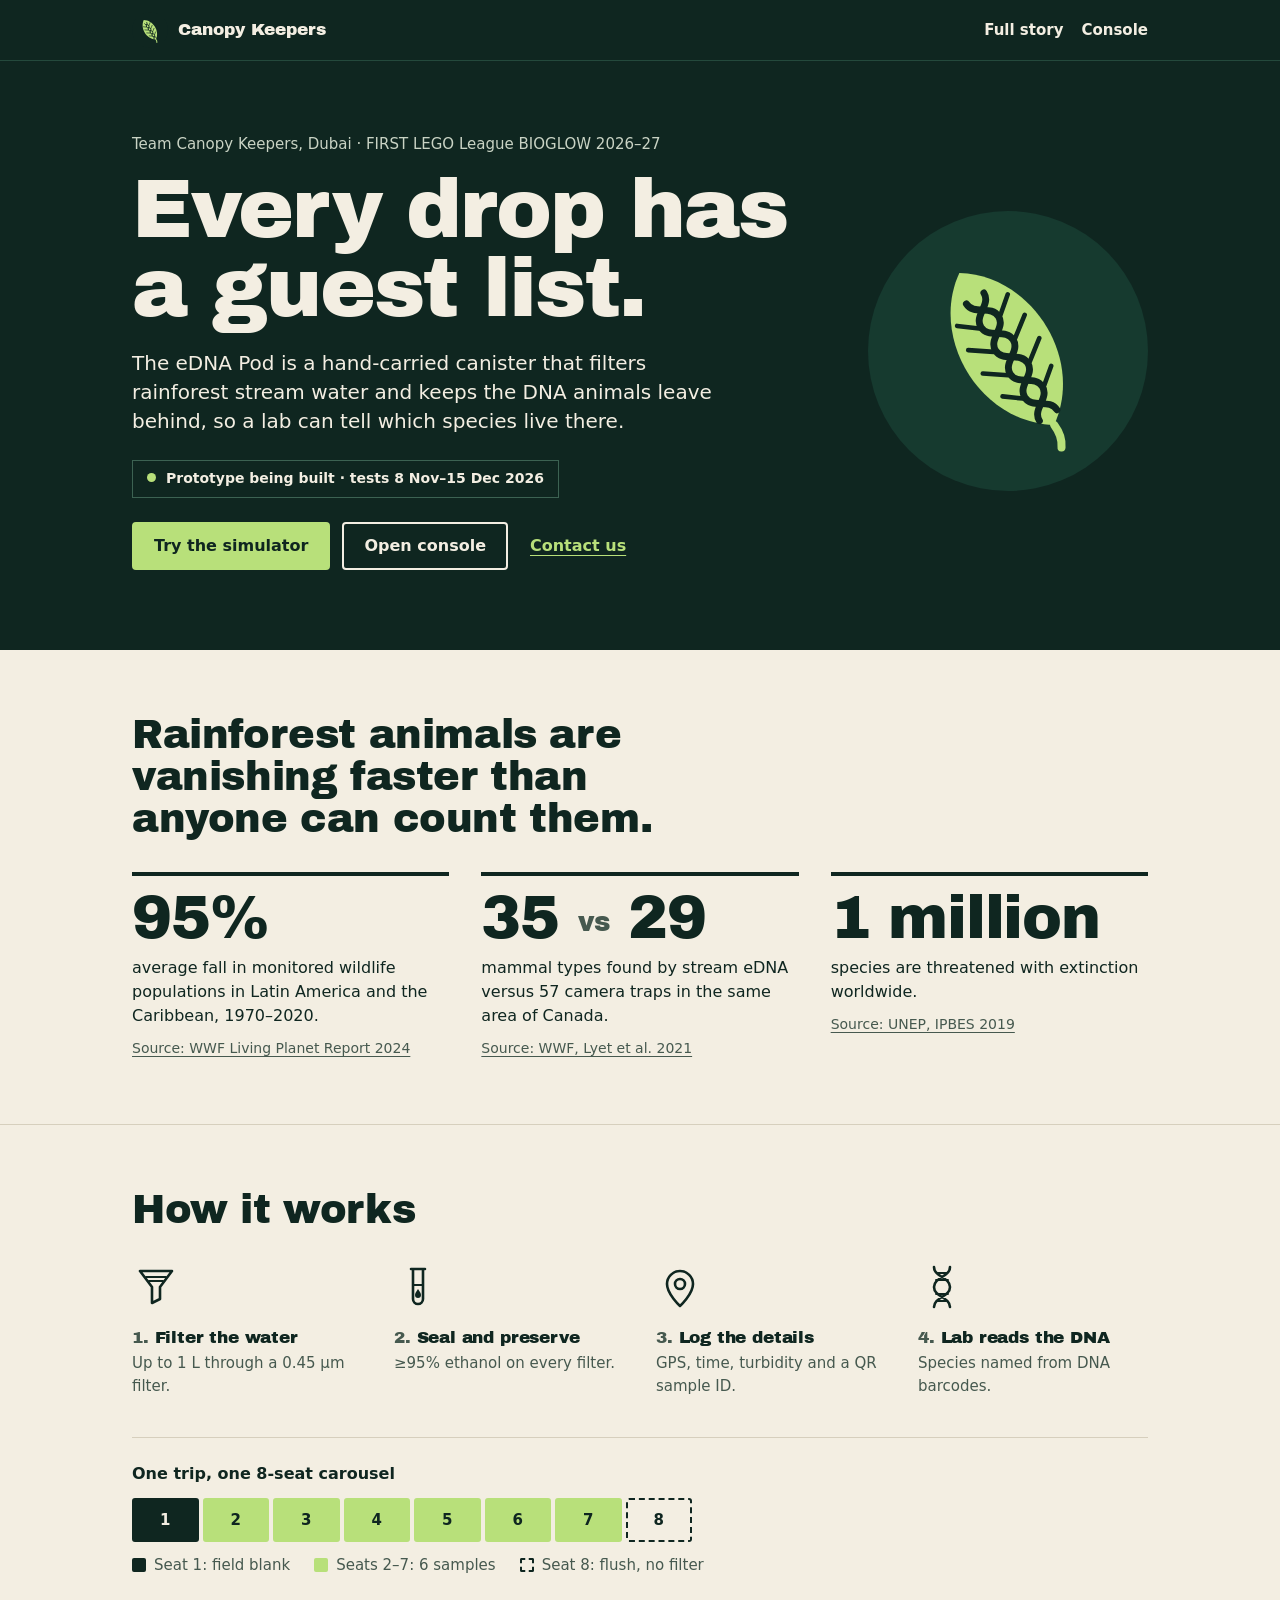
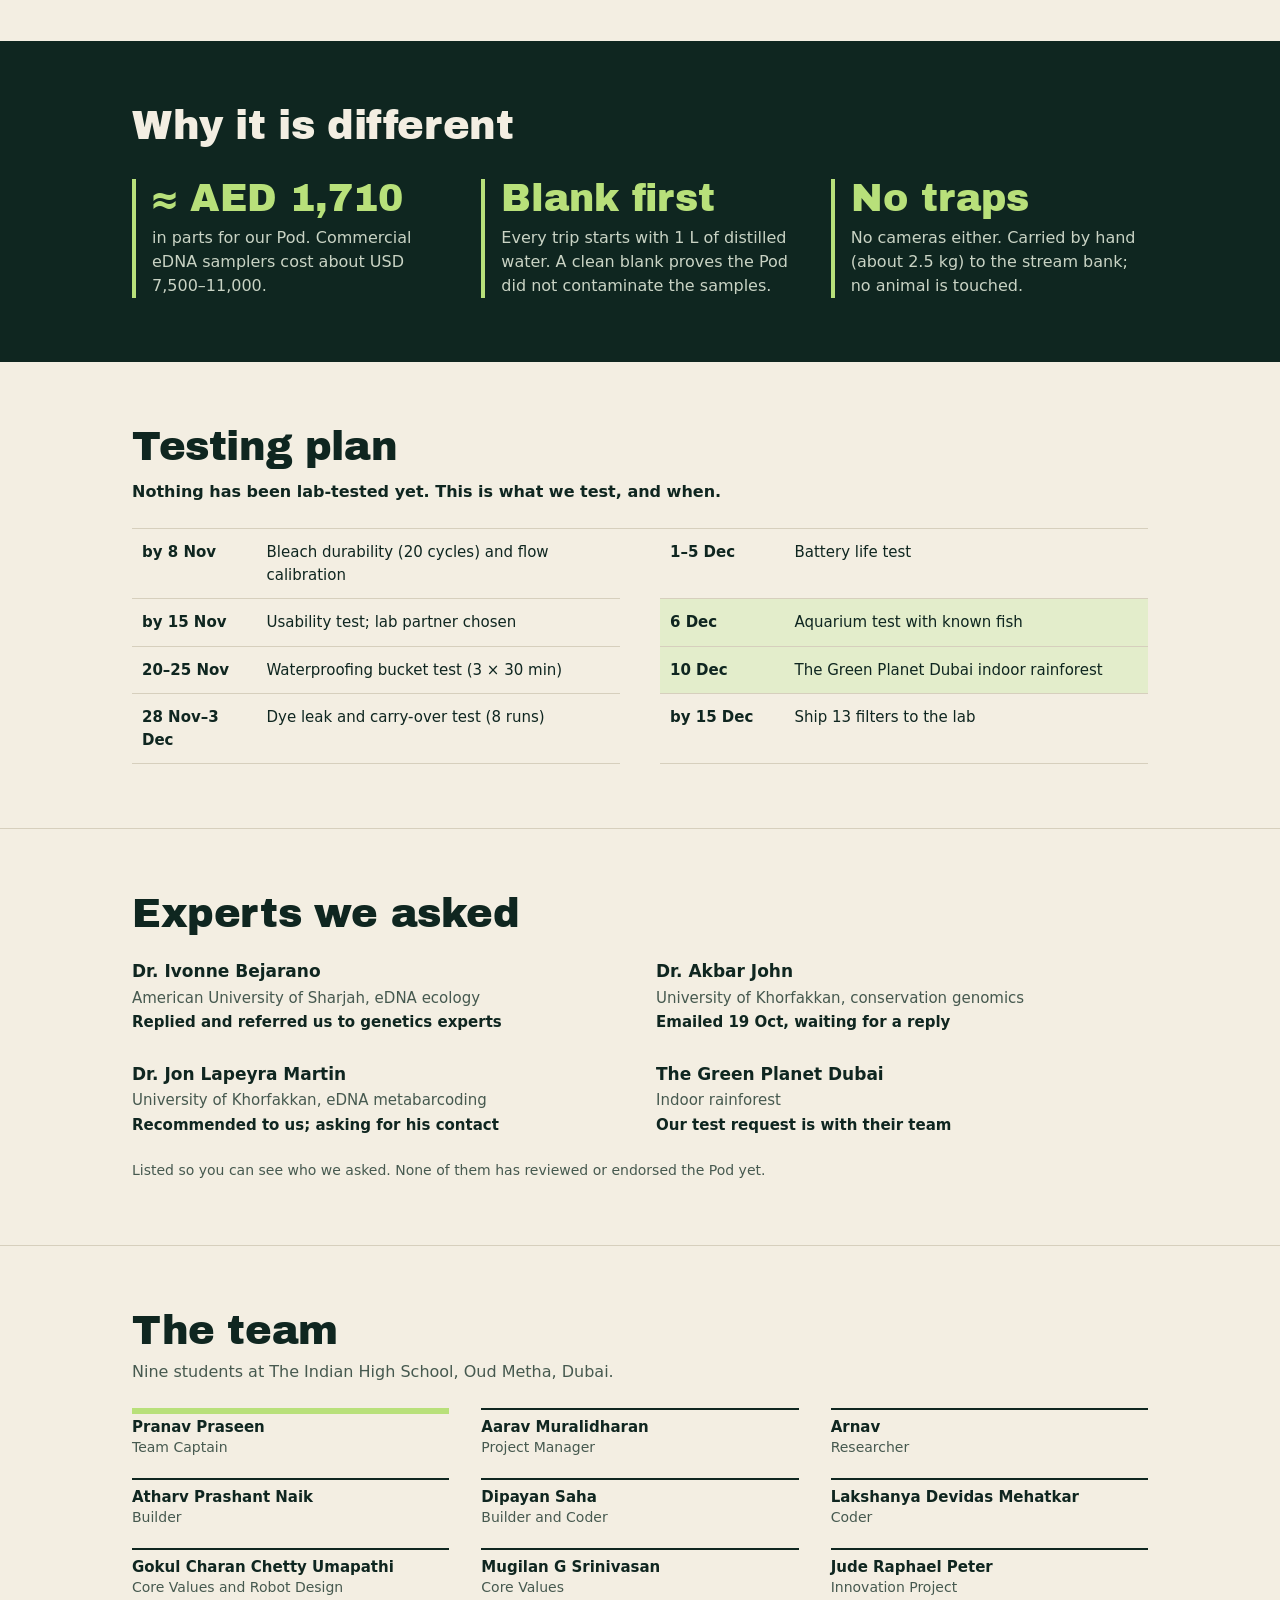
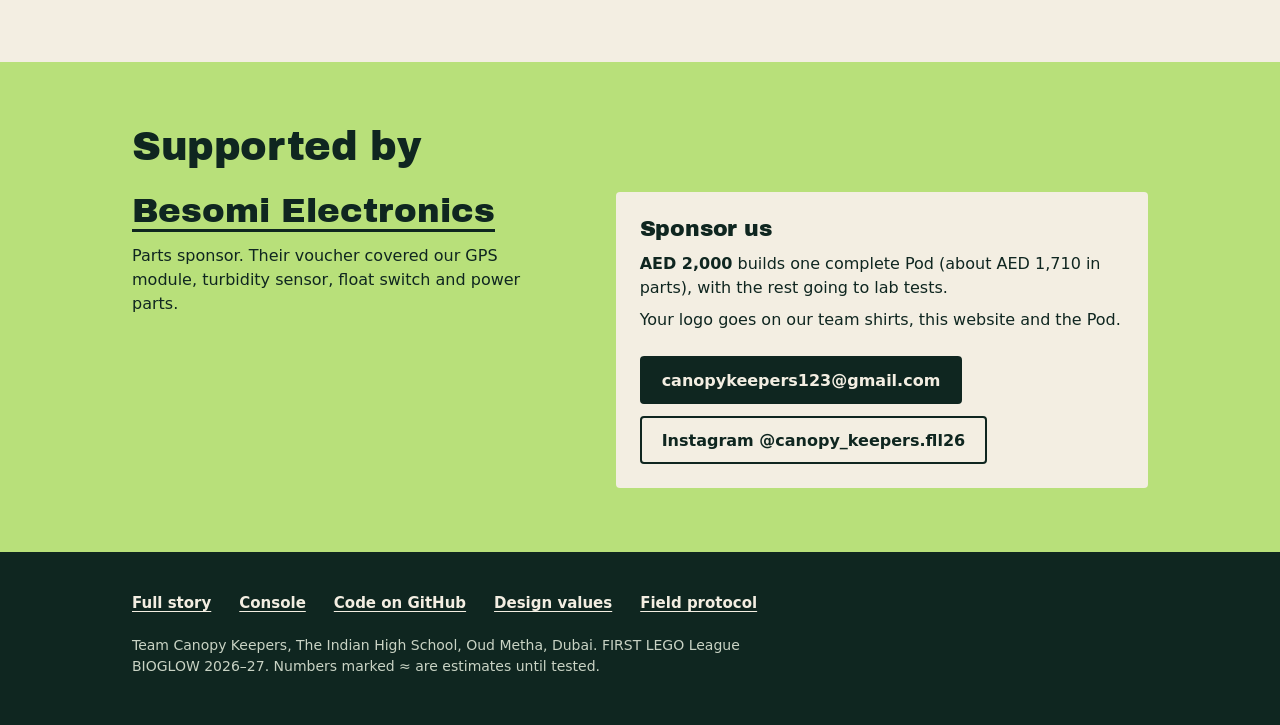
==== commit eb6efe46: "Visual QA clean-up across homepage, story and console Homepage: one spacing scale, balanced headline" ====
--- a/index.html
+++ b/index.html
@@ -35,12 +35,12 @@
   <section class="hero" aria-labelledby="h-hero">
     <div class="wrap hero-in">
       <div>
-        <p class="team-line">Team Canopy Keepers, Dubai. FIRST LEGO League BIOGLOW 2026–27.</p>
+        <p class="team-line">Team Canopy Keepers, Dubai · FIRST LEGO League <span class="nw">BIOGLOW 2026–27</span></p>
         <h1 id="h-hero">Every drop has a guest list.</h1>
         <p class="lede">The eDNA Pod is a hand-carried canister that filters rainforest stream water and keeps the DNA animals leave behind, so a lab can tell which species live there.</p>
-        <p class="status"><span class="dot" aria-hidden="true"></span>Prototype being built · tests 8 Nov–15 Dec 2026</p>
+        <p class="status"><span class="dot" aria-hidden="true"></span><span>Prototype being built · <span class="nw">tests 8 Nov–15 Dec 2026</span></span></p>
         <div class="btns">
-          <a class="btn btn-leaf" href="story.html#sim">Try the simulator</a>
+          <a class="btn btn-leaf" href="console.html#/live?demo">Try the simulator</a>
           <a class="btn btn-line" href="console.html">Open console</a>
           <a class="btn btn-text" href="mailto:canopykeepers123@gmail.com">Contact us</a>
         </div>
@@ -78,7 +78,7 @@
       <ol class="steps">
         <li>
           <svg viewBox="0 0 48 48" aria-hidden="true" focusable="false"><path d="M8 8h32L28 24v12l-8 4V24z"/><path d="M14 14h20M17 18h14" class="thin"/></svg>
-          <h3>Pull water through a filter</h3>
+          <h3>Filter the water</h3>
           <p>Up to 1&nbsp;L through a 0.45&nbsp;µm filter.</p>
         </li>
         <li>
@@ -88,8 +88,8 @@
         </li>
         <li>
           <svg viewBox="0 0 48 48" aria-hidden="true" focusable="false"><path d="M24 43s-13-12-13-22a13 13 0 0 1 26 0c0 10-13 22-13 22z"/><circle cx="24" cy="21" r="5"/></svg>
-          <h3>Log GPS, temp, turbidity</h3>
-          <p>A QR sample ID links it all.</p>
+          <h3>Log the details</h3>
+          <p>GPS, time, turbidity and a QR sample ID.</p>
         </li>
         <li>
           <svg viewBox="0 0 48 48" aria-hidden="true" focusable="false"><path d="M16 4c0 10 16 10 16 20S16 34 16 44M32 4c0 10-16 10-16 20s16 10 16 20"/><path d="M19 10h10M18 17h12M18 31h12M19 38h10" class="thin"/></svg>
@@ -97,10 +97,17 @@
           <p>Species named from DNA barcodes.</p>
         </li>
       </ol>
-      <div class="seats" role="img" aria-label="The 8-seat carousel: seat 1 is the field blank, seats 2 to 7 are 6 samples, seat 8 is an empty flush seat">
-        <span class="seat s-blank">Blank</span><span class="seat">1</span><span class="seat">2</span><span class="seat">3</span><span class="seat">4</span><span class="seat">5</span><span class="seat">6</span><span class="seat s-flush">Flush</span>
-      </div>
-      <p class="seats-cap">1 blank + 6 samples + 1 flush per trip</p>
+      <div class="carousel">
+        <p class="seats-title">One trip, one 8-seat carousel</p>
+        <div class="seats" role="img" aria-label="The 8-seat carousel: seat 1 is the field blank, seats 2 to 7 hold 6 samples, seat 8 is an empty flush seat">
+          <span class="seat s-blank">1</span><span class="seat">2</span><span class="seat">3</span><span class="seat">4</span><span class="seat">5</span><span class="seat">6</span><span class="seat">7</span><span class="seat s-flush">8</span>
+        </div>
+        <ul class="seats-key">
+          <li><i class="k-blank" aria-hidden="true"></i>Seat 1: field blank</li>
+          <li><i class="k-sample" aria-hidden="true"></i>Seats 2–7: 6 samples</li>
+          <li><i class="k-flush" aria-hidden="true"></i>Seat 8: flush, no filter</li>
+        </ul>
+      </div>
     </div>
   </section>
 
@@ -117,8 +124,8 @@
           <p>Every trip starts with 1&nbsp;L of distilled water. A clean blank proves the Pod did not contaminate the samples.</p>
         </div>
         <div class="tile">
-          <p class="big">No traps, no cameras</p>
-          <p>Carried by hand (about 2.5&nbsp;kg) to the stream bank. No animal is touched.</p>
+          <p class="big">No traps</p>
+          <p>No cameras either. Carried by hand (about 2.5&nbsp;kg) to the stream bank; no animal is touched.</p>
         </div>
       </div>
     </div>
@@ -130,7 +137,7 @@
       <p class="honest">Nothing has been lab-tested yet. This is what we test, and when.</p>
       <ol class="timeline">
         <li><time>by 8 Nov</time><span>Bleach durability (20 cycles) and flow calibration</span></li>
-        <li><time>by 15 Nov</time><span>Usability test with 5 classmates; lab partner chosen</span></li>
+        <li><time>by 15 Nov</time><span>Usability test; lab partner chosen</span></li>
         <li><time>20–25 Nov</time><span>Waterproofing bucket test (3&nbsp;×&nbsp;30&nbsp;min)</span></li>
         <li><time>28 Nov–3 Dec</time><span>Dye leak and carry-over test (8&nbsp;runs)</span></li>
         <li><time>1–5 Dec</time><span>Battery life test</span></li>
@@ -197,13 +204,13 @@
 <footer class="foot">
   <div class="wrap">
     <ul class="foot-links">
-      <li><a href="story.html">The full story, with the 3D Pod and simulator</a></li>
-      <li><a href="console.html">Console app</a></li>
+      <li><a href="story.html">Full story</a></li>
+      <li><a href="console.html">Console</a></li>
       <li><a href="https://github.com/pranavpraseen-png/mangrove-medics-edna">Code on GitHub</a></li>
-      <li><a href="https://github.com/pranavpraseen-png/mangrove-medics-edna/blob/main/docs/DECISIONS.md">Design values (DECISIONS.md)</a></li>
-      <li><a href="https://github.com/pranavpraseen-png/mangrove-medics-edna/blob/main/docs/PROTOCOL.md">Field protocol (PROTOCOL.md)</a></li>
+      <li><a href="https://github.com/pranavpraseen-png/mangrove-medics-edna/blob/main/docs/DECISIONS.md">Design values</a></li>
+      <li><a href="https://github.com/pranavpraseen-png/mangrove-medics-edna/blob/main/docs/PROTOCOL.md">Field protocol</a></li>
     </ul>
-    <p>Team Canopy Keepers, The Indian High School, Oud Metha, Dubai. FIRST LEGO League BIOGLOW&nbsp;2026–27. Numbers marked ≈ are estimates until tested.</p>
+    <p>Team Canopy Keepers, The Indian High School, Oud Metha, Dubai. FIRST LEGO League <span class="nw">BIOGLOW 2026–27</span>. Numbers marked ≈ are estimates until tested.</p>
   </div>
 </footer>
 <link rel="stylesheet" href="https://fonts.googleapis.com/css2?family=Archivo+Black&display=swap">
--- a/css/home.css
+++ b/css/home.css
@@ -21,6 +21,7 @@
 h2{font-size:clamp(26px,3.6vw,40px);line-height:1.05;max-width:22ch}
 h3{font-size:17px;line-height:1.2}
 p{margin:0}
+.nw{white-space:nowrap}
 ul,ol{list-style:none;margin:0;padding:0}
 .wrap{max-width:1080px;margin:0 auto;padding:0 16px}
 @media (min-width:700px){.wrap{padding:0 32px}}
@@ -41,10 +42,10 @@
 .hero{background:var(--ink);color:var(--paper);padding:40px 0 48px}
 .hero-in{display:grid;gap:32px;align-items:center}
 .team-line{color:var(--muted-d);font-size:15px;margin-bottom:14px}
-.hero h1{font-size:clamp(44px,8.4vw,96px);line-height:.95;letter-spacing:-.025em;color:var(--paper);max-width:11ch}
+.hero h1{font-size:clamp(46px,7.4vw,84px);line-height:.95;letter-spacing:-.025em;color:var(--paper);text-wrap:balance}
 .lede{font-size:clamp(17px,2vw,20px);line-height:1.45;margin-top:20px;max-width:46ch}
-.status{display:inline-flex;align-items:center;gap:10px;margin-top:18px;padding:6px 12px;border:1px solid #3C6252;font-size:14px;font-weight:600}
-.status .dot{width:9px;height:9px;border-radius:50%;background:var(--leaf)}
+.status{display:inline-flex;align-items:baseline;gap:10px;margin-top:24px;padding:8px 14px;border:1px solid #3C6252;font-size:14px;font-weight:600;line-height:1.4}
+.status .dot{flex:none;width:9px;height:9px;border-radius:50%;background:var(--leaf);transform:translateY(-1px)}
 .hero-logo{display:none;width:100%;max-width:280px;height:auto;justify-self:end}
 @media (min-width:860px){
   .hero{padding:72px 0 80px}
@@ -53,37 +54,38 @@
 }
 
 /* buttons */
-.btns{display:flex;flex-wrap:wrap;gap:10px;margin-top:24px}
+.btns{display:flex;flex-wrap:wrap;align-items:center;gap:12px;margin-top:24px}
 .btn{display:inline-flex;align-items:center;justify-content:center;min-height:48px;padding:12px 20px;border-radius:4px;font-weight:700;font-size:16px;text-decoration:none;border:2px solid transparent;line-height:1.2;text-align:center}
 .btn-leaf{background:var(--leaf);color:var(--ink);border-color:var(--leaf)}
 .btn-leaf:hover{background:#CDEB9C}
 .btn-line{border-color:var(--paper);color:var(--paper)}
 .btn-line:hover{background:var(--paper);color:var(--ink)}
 .btn-text{color:var(--leaf);padding-left:8px;padding-right:8px;text-decoration:underline;text-underline-offset:4px}
+.btn-text:hover{color:var(--paper)}
 .btn-ink{background:var(--ink);color:var(--paper);border-color:var(--ink)}
 .btn-ink:hover{background:var(--ink-2)}
 .btn-ink-line{border-color:var(--ink);color:var(--ink)}
 .btn-ink-line:hover{background:var(--ink);color:var(--paper)}
-@media (max-width:480px){.hero .btn-leaf,.hero .btn-line{flex:1 1 140px}.ask .btn{width:100%;word-break:break-word}}
+@media (max-width:480px){.hero .btn{flex:1 1 100%}.ask .btn{width:100%;overflow-wrap:anywhere}}
 
 /* bands */
-.band{padding:44px 0}
+.band{padding:48px 0}
 .band-rule{border-top:1px solid var(--rule)}
 .dark{background:var(--ink);color:var(--paper)}
 .leaf{background:var(--leaf);color:var(--ink)}
 @media (min-width:860px){.band{padding:64px 0}}
 
 /* problem numbers */
-.stats{display:grid;gap:22px;margin-top:26px}
+.stats{display:grid;gap:32px;margin-top:32px}
 .stat{border-top:4px solid var(--ink);padding-top:12px}
 .stat .big{font-family:var(--display);font-size:clamp(40px,5.4vw,60px);line-height:1;letter-spacing:-.02em;margin-bottom:8px}
 .stat .big span{font-size:.45em;vertical-align:middle;color:var(--muted)}
 .stat p{max-width:34ch}
-.src{display:inline-block;margin-top:8px;font-size:13px;color:var(--muted);text-underline-offset:3px}
+.src{display:inline-block;margin-top:10px;font-size:14px;color:var(--muted);text-underline-offset:3px}
 @media (min-width:760px){.stats{grid-template-columns:repeat(3,1fr);gap:32px}}
 
 /* how it works */
-.steps{display:grid;grid-template-columns:1fr 1fr;gap:22px 16px;margin-top:26px;counter-reset:s}
+.steps{display:grid;grid-template-columns:1fr 1fr;gap:32px 16px;margin-top:32px;counter-reset:s}
 .steps li{counter-increment:s;position:relative}
 .steps svg{width:48px;height:48px;fill:none;stroke:var(--ink);stroke-width:2.6;stroke-linecap:round;stroke-linejoin:round;margin-bottom:10px}
 .steps svg .thin{stroke-width:1.8}
@@ -91,58 +93,65 @@
 .steps h3::before{content:counter(s) ". ";color:var(--muted)}
 .steps p{margin-top:4px;font-size:15px;color:var(--muted)}
 @media (min-width:760px){.steps{grid-template-columns:repeat(4,1fr);gap:32px}}
-.seats{display:grid;grid-template-columns:1.6fr repeat(6,1fr) 1.6fr;gap:4px;margin-top:30px;max-width:620px}
-.seat{display:flex;align-items:center;justify-content:center;height:40px;background:var(--leaf);color:var(--ink);font-weight:800;font-size:14px;border-radius:3px}
-.seat.s-blank{background:var(--ink);color:var(--paper)}
+.carousel{margin-top:40px;padding-top:24px;border-top:1px solid var(--rule)}
+.seats-title{font-weight:700;margin-bottom:12px}
+.seats{display:grid;grid-template-columns:repeat(8,1fr);gap:4px;max-width:560px}
+.seat{display:flex;align-items:center;justify-content:center;height:44px;background:var(--leaf);color:var(--ink);font-weight:800;font-size:15px;border-radius:3px;border:2px solid var(--leaf)}
+.seat.s-blank{background:var(--ink);border-color:var(--ink);color:var(--paper)}
 .seat.s-flush{background:transparent;border:2px dashed var(--ink)}
-.seats-cap{margin-top:10px;font-weight:700}
+.seats-key{display:flex;flex-wrap:wrap;gap:8px 24px;margin-top:12px;font-size:15px;color:var(--muted)}
+.seats-key li{display:flex;align-items:center;gap:8px}
+.seats-key i{width:14px;height:14px;border-radius:2px;background:var(--leaf);border:2px solid var(--leaf)}
+.seats-key .k-blank{background:var(--ink);border-color:var(--ink)}
+.seats-key .k-flush{background:transparent;border:2px dashed var(--ink)}
 
 /* why different */
 .dark h2{color:var(--paper)}
-.tiles{display:grid;gap:26px;margin-top:26px}
+.tiles{display:grid;gap:32px;margin-top:32px}
 .tile{border-left:4px solid var(--leaf);padding-left:16px}
 .tile .big{font-family:var(--display);font-size:clamp(28px,3.4vw,38px);line-height:1.05;color:var(--leaf);margin-bottom:8px}
 .tile p:not(.big){color:var(--muted-d);max-width:36ch}
 @media (min-width:760px){.tiles{grid-template-columns:repeat(3,1fr);gap:32px}}
 
 /* testing */
-.honest{margin-top:10px;font-weight:700}
-.timeline{margin-top:22px;display:grid;gap:0;border-top:1px solid var(--rule)}
-.timeline li{display:grid;grid-template-columns:7.5em 1fr;gap:12px;padding:10px 0;border-bottom:1px solid var(--rule);font-size:15px}
+.honest{margin-top:12px;font-weight:700}
+.timeline{margin-top:24px;display:grid;gap:0;border-top:1px solid var(--rule)}
+.timeline li{display:grid;grid-template-columns:7.5em 1fr;gap:12px;padding:12px 10px;border-bottom:1px solid var(--rule);font-size:15px}
 .timeline time{font-weight:800}
-.timeline .key{background:#E6EFD2;padding-left:8px;padding-right:8px;margin:0 -8px}
+.timeline .key{background:#E3EDCB}
 @media (min-width:760px){.timeline{grid-template-columns:1fr 1fr;column-gap:40px;grid-auto-flow:column;grid-template-rows:repeat(4,auto)}}
 
 /* experts */
-.experts{display:grid;gap:18px;margin-top:22px}
+.experts{display:grid;gap:24px;margin-top:24px}
 .experts li{display:flex;flex-direction:column;gap:2px}
 .experts b{font-size:17px}
 .experts .org{color:var(--muted);font-size:15px}
 .experts .st{font-size:15px;font-weight:600}
-.note{margin-top:18px;font-size:14px;color:var(--muted)}
-@media (min-width:760px){.experts{grid-template-columns:repeat(3,1fr);gap:32px}}
+.note{margin-top:24px;font-size:14px;color:var(--muted)}
+@media (min-width:760px){.experts{grid-template-columns:repeat(2,1fr);gap:28px 32px}}
 
 /* team */
 .school{margin-top:8px;color:var(--muted)}
-.team{display:grid;grid-template-columns:1fr 1fr;gap:14px 16px;margin-top:20px}
+.team{display:grid;grid-template-columns:1fr;gap:12px;margin-top:24px}
 .team li{display:flex;flex-direction:column;border-top:2px solid var(--ink);padding-top:8px}
 .team b{font-size:15px;line-height:1.25}
 .team span{font-size:14px;color:var(--muted)}
 .team .cap{border-top-color:var(--leaf);border-top-width:6px;padding-top:4px}
-@media (min-width:760px){.team{grid-template-columns:repeat(3,1fr);gap:18px 32px}}
+@media (min-width:520px){.team{grid-template-columns:1fr 1fr;gap:16px}}
+@media (min-width:760px){.team{grid-template-columns:repeat(3,1fr);gap:20px 32px}}
 
 /* support */
-.support{display:grid;gap:28px;margin-top:22px}
+.support{display:grid;gap:32px;margin-top:24px}
 .wordmark{display:inline-block;font-family:var(--display);font-size:clamp(26px,3vw,34px);text-decoration:none;border-bottom:3px solid var(--ink);line-height:1.1}
 .wordmark:hover{border-bottom-width:5px}
 .sponsor p{margin-top:12px;max-width:40ch}
-.ask{background:var(--paper);padding:22px;border-radius:4px}
+.ask{background:var(--paper);padding:24px;border-radius:4px}
 .ask h3{font-size:22px;margin-bottom:10px}
 .ask p+p{margin-top:8px}
 @media (min-width:760px){.support{grid-template-columns:1fr 1.2fr;gap:40px;align-items:start}}
 
 /* footer */
-.foot{background:var(--ink);color:var(--muted-d);padding:36px 0 44px;font-size:14px}
-.foot-links{display:flex;flex-wrap:wrap;gap:10px 24px;margin-bottom:18px}
+.foot{background:var(--ink);color:var(--muted-d);padding:40px 0 48px;font-size:14px}
+.foot-links{display:flex;flex-wrap:wrap;gap:12px 28px;margin-bottom:20px}
 .foot-links a{color:var(--paper);font-weight:600;font-size:15px;text-underline-offset:3px}
 .foot p{max-width:70ch}
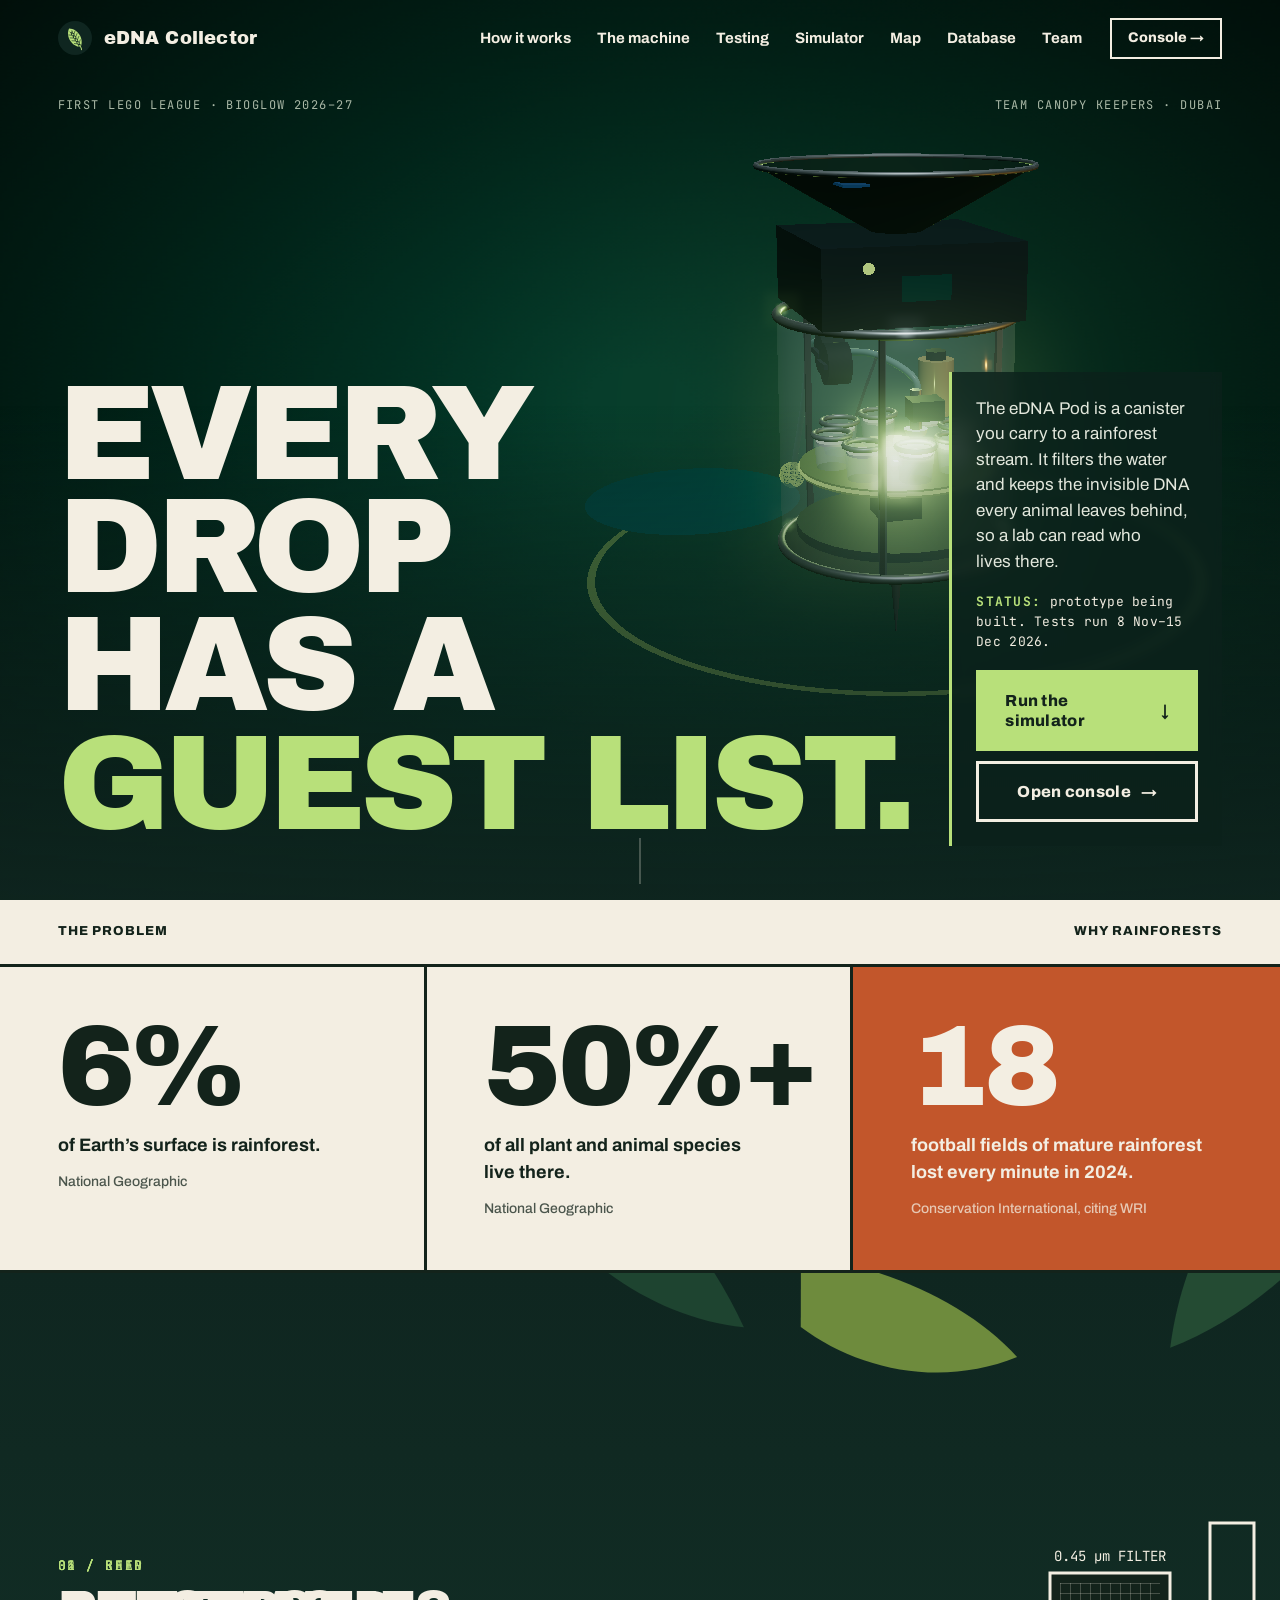
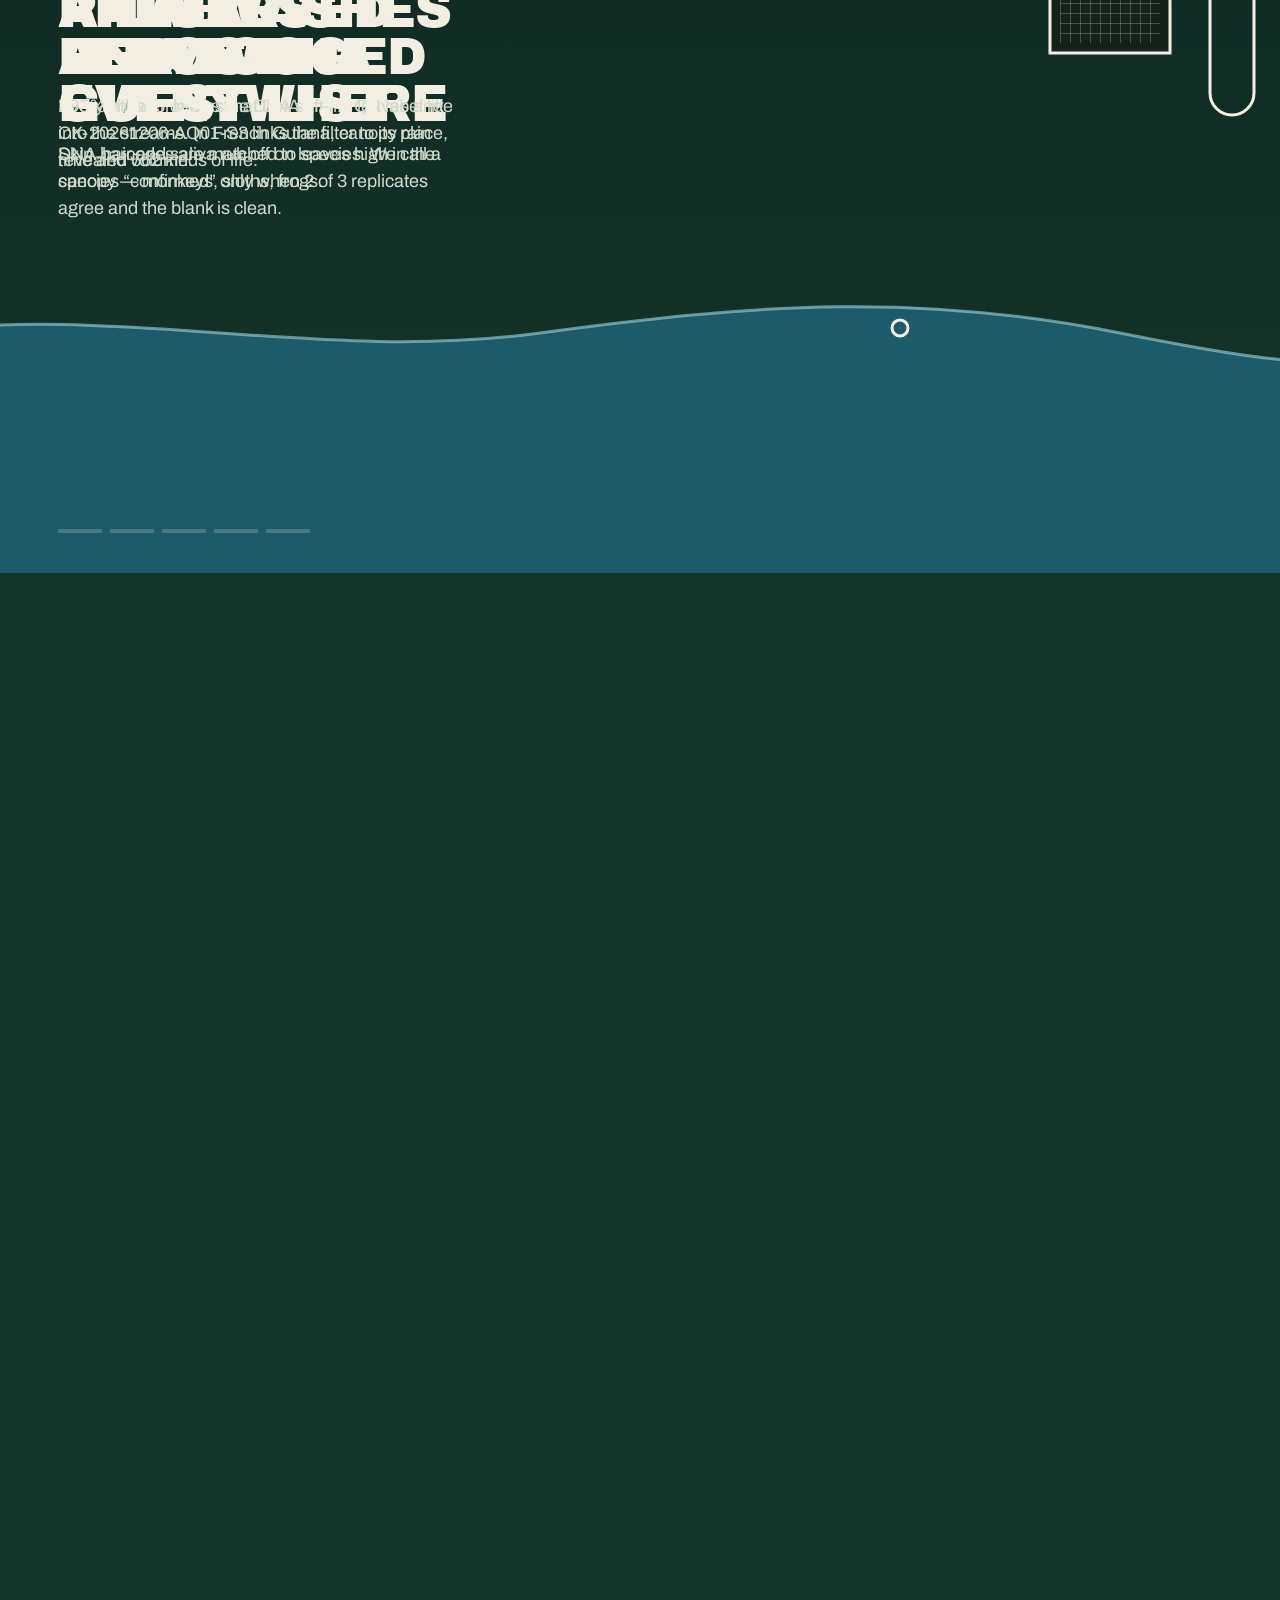
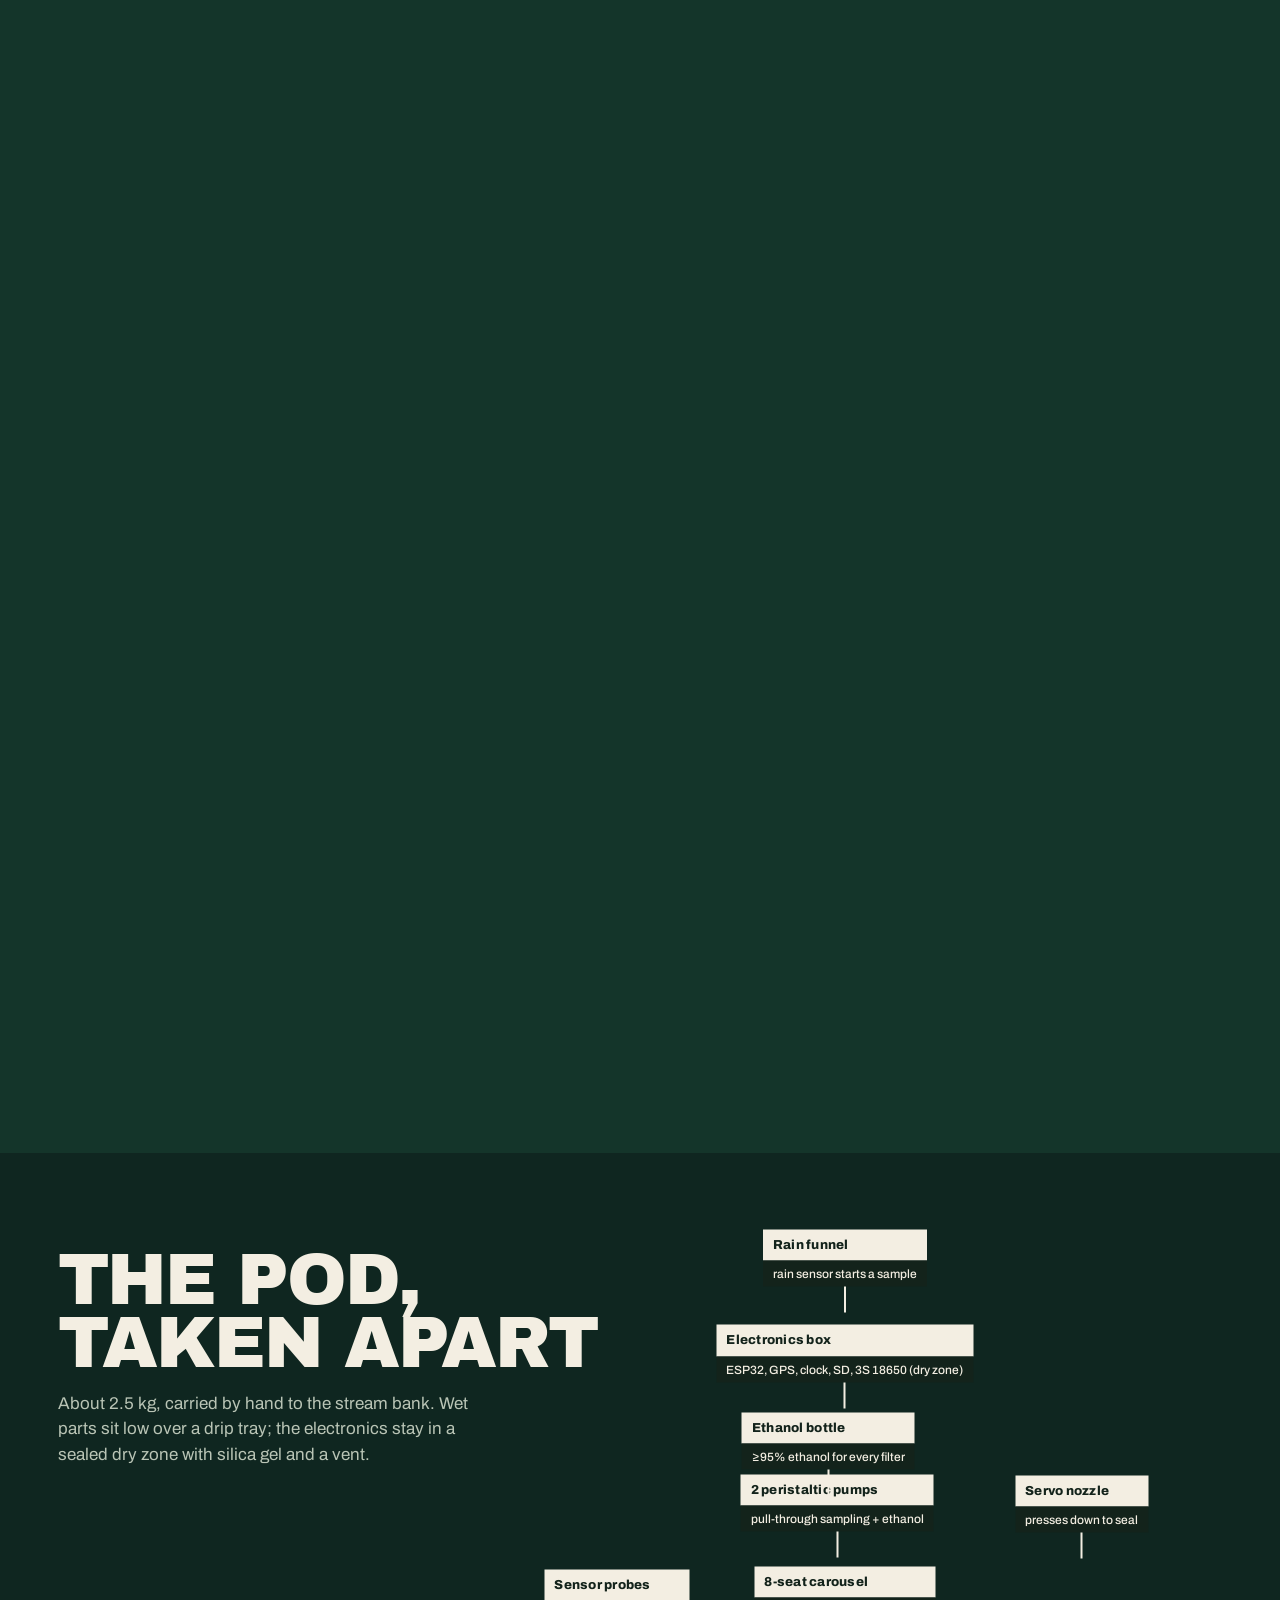
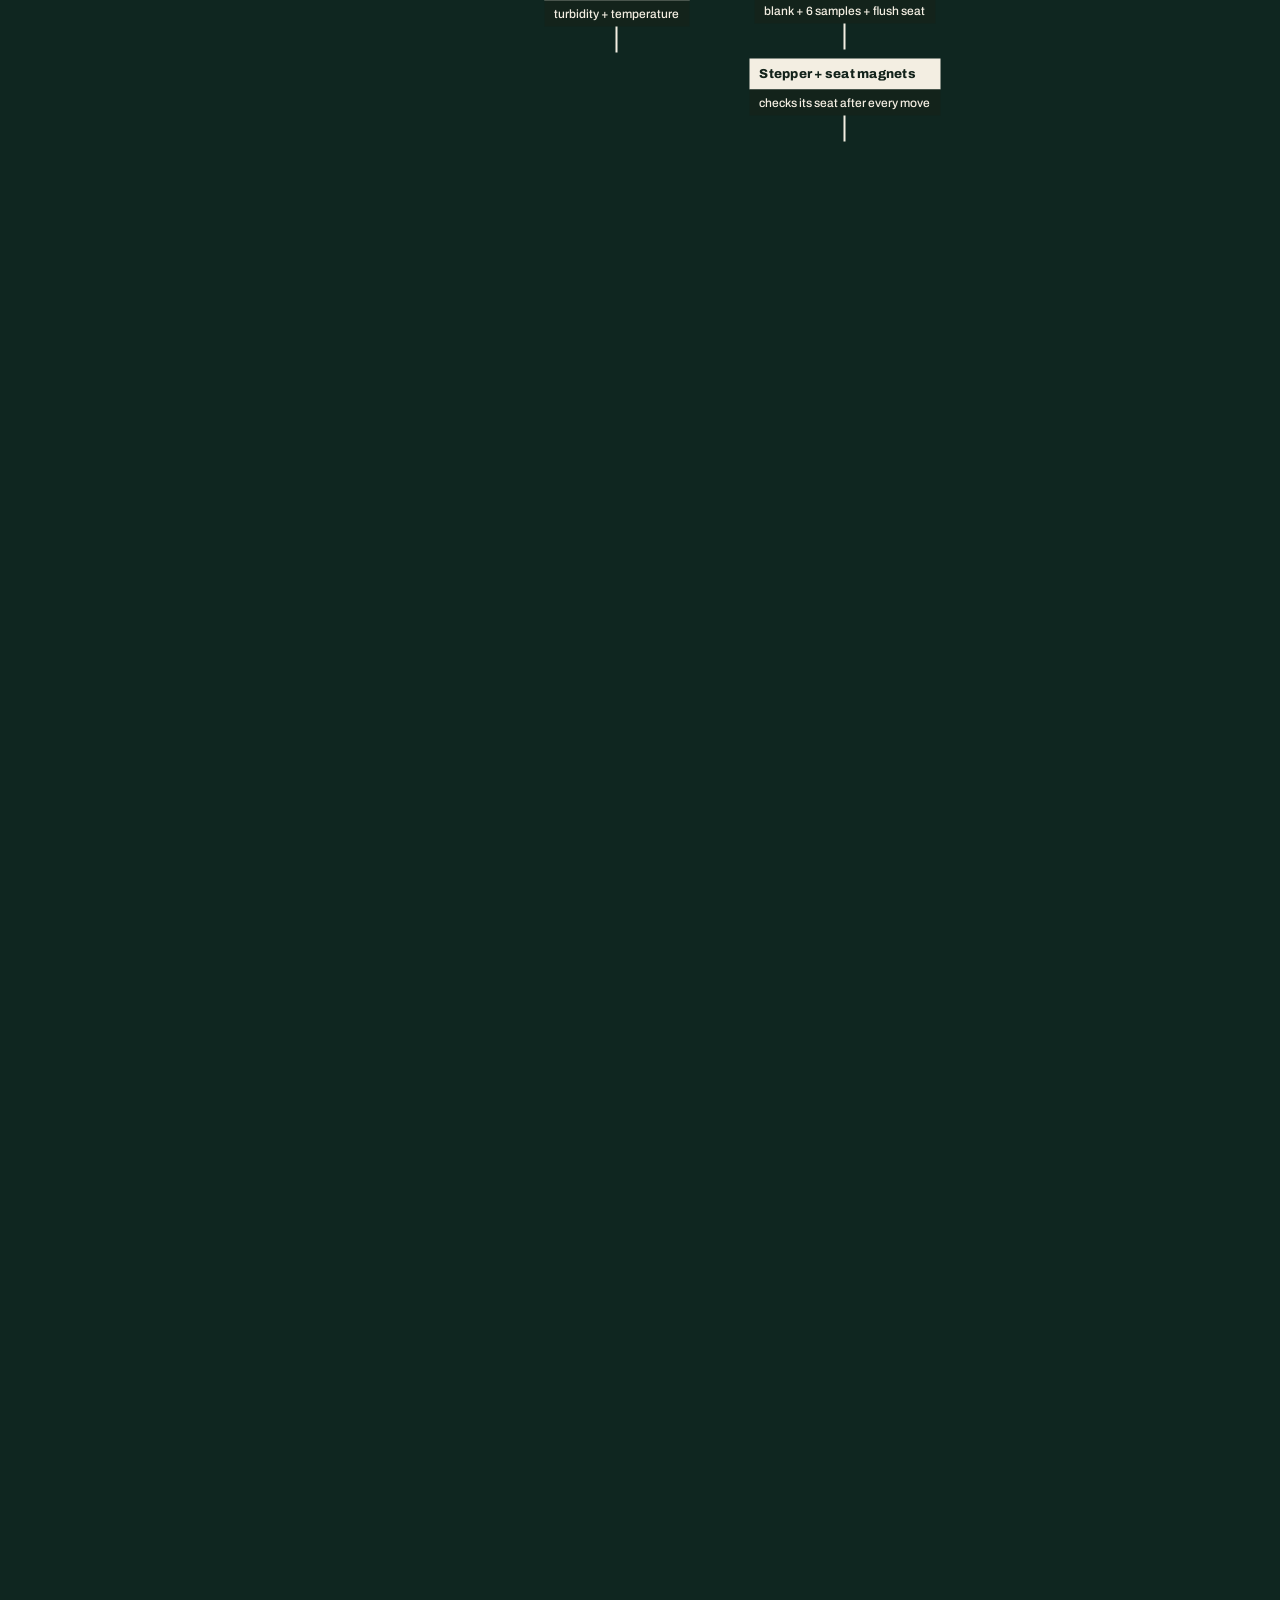
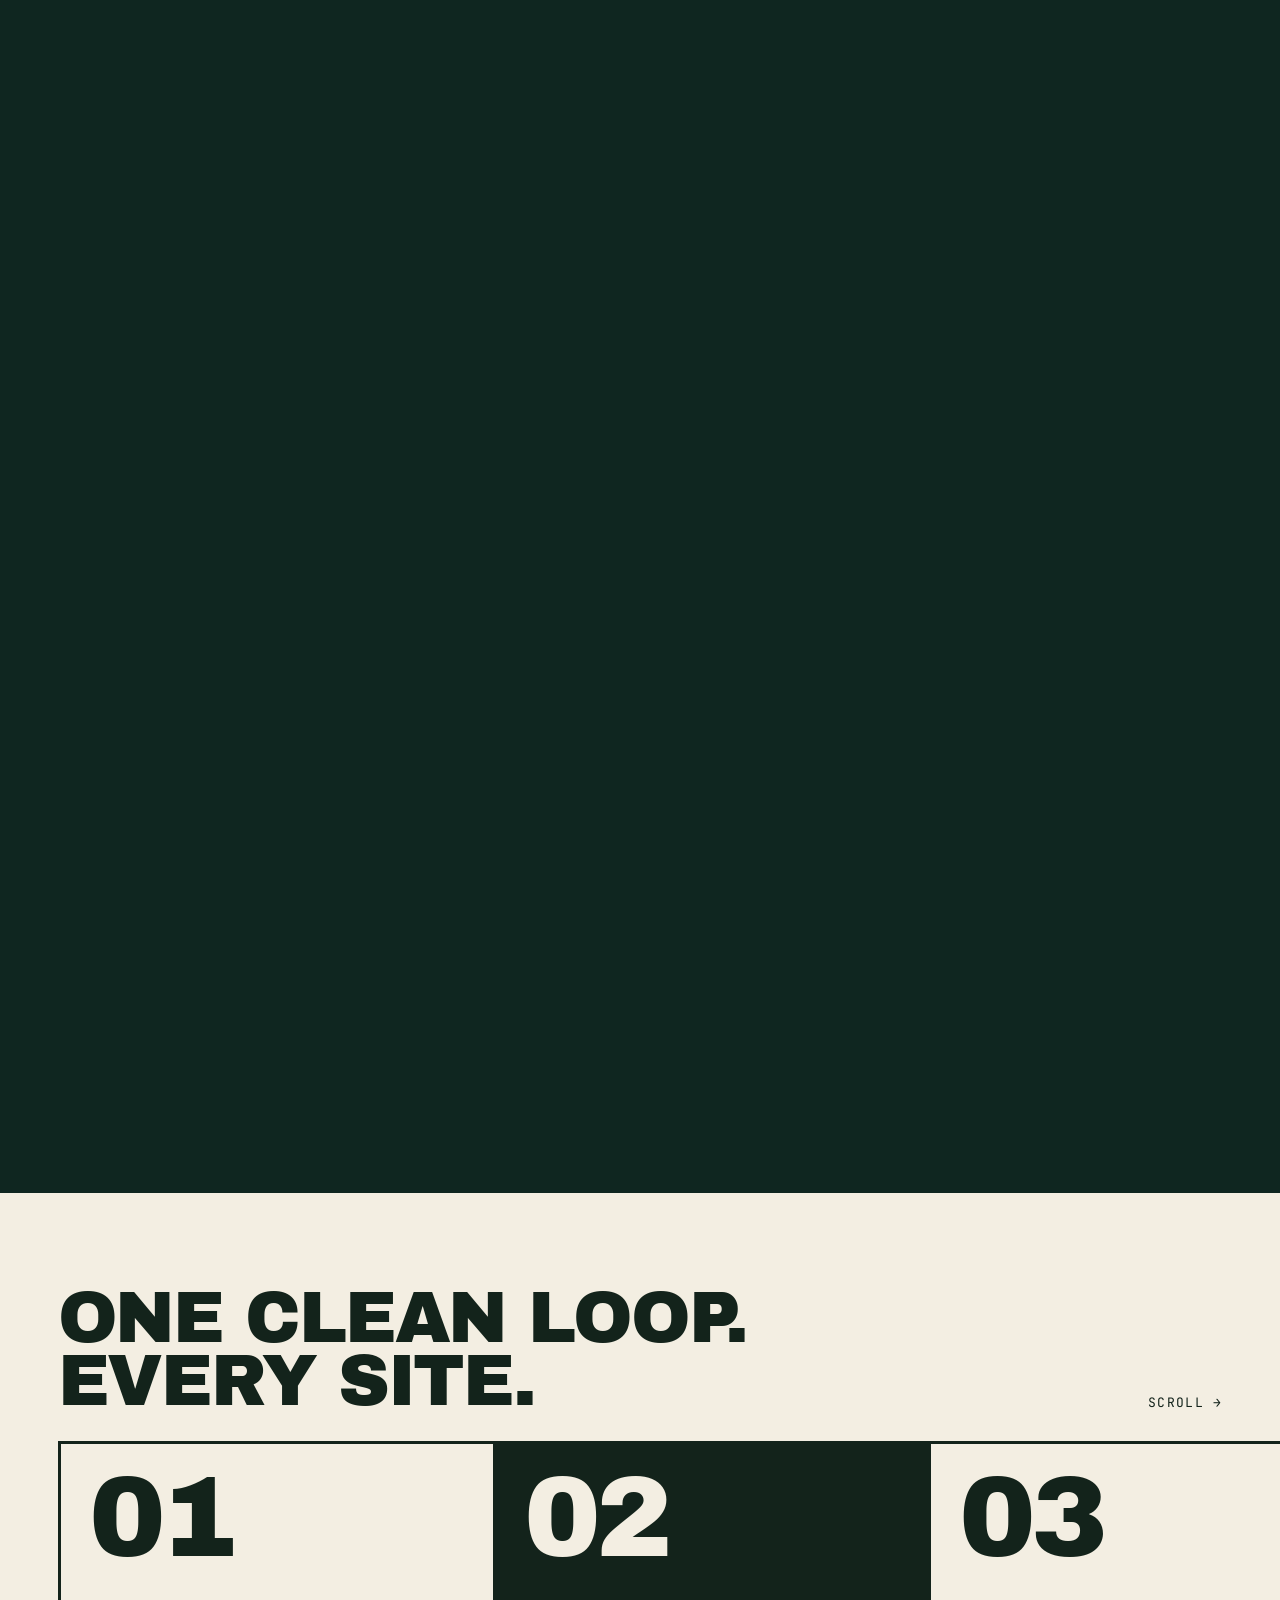
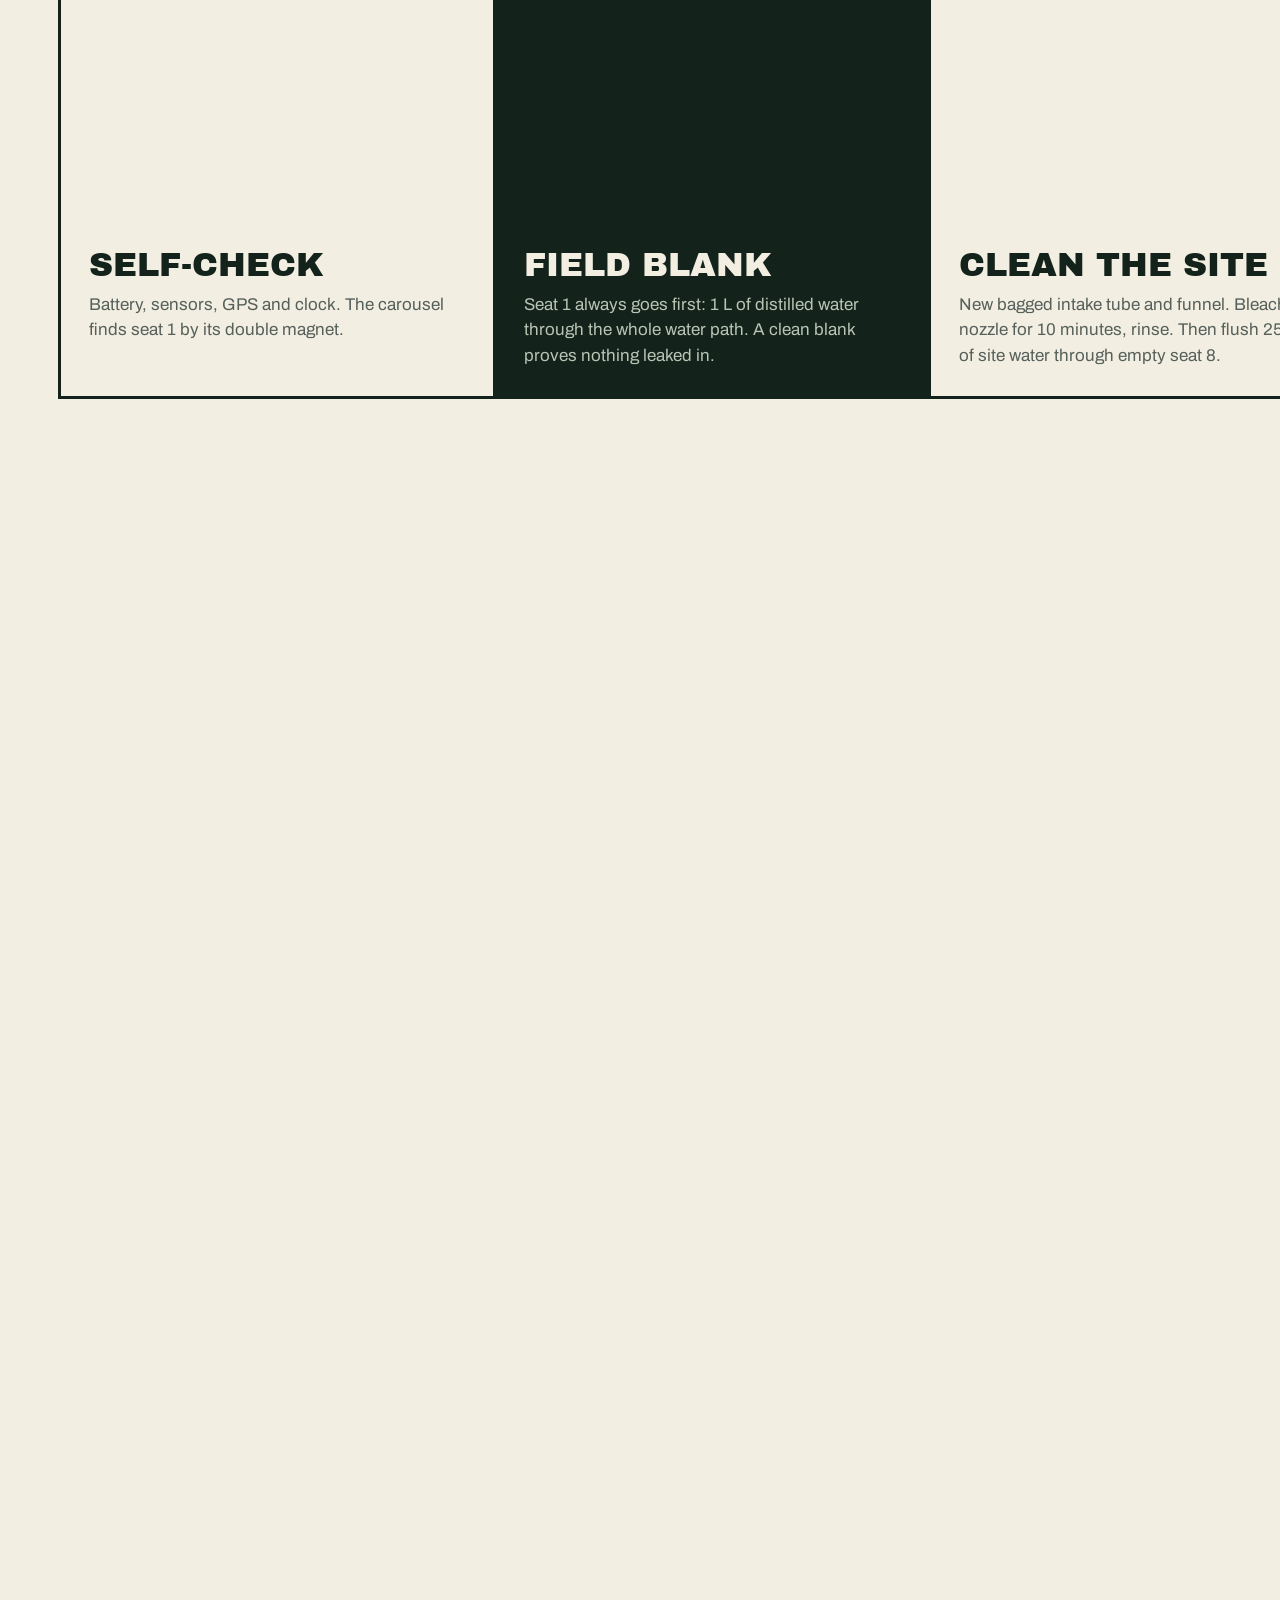
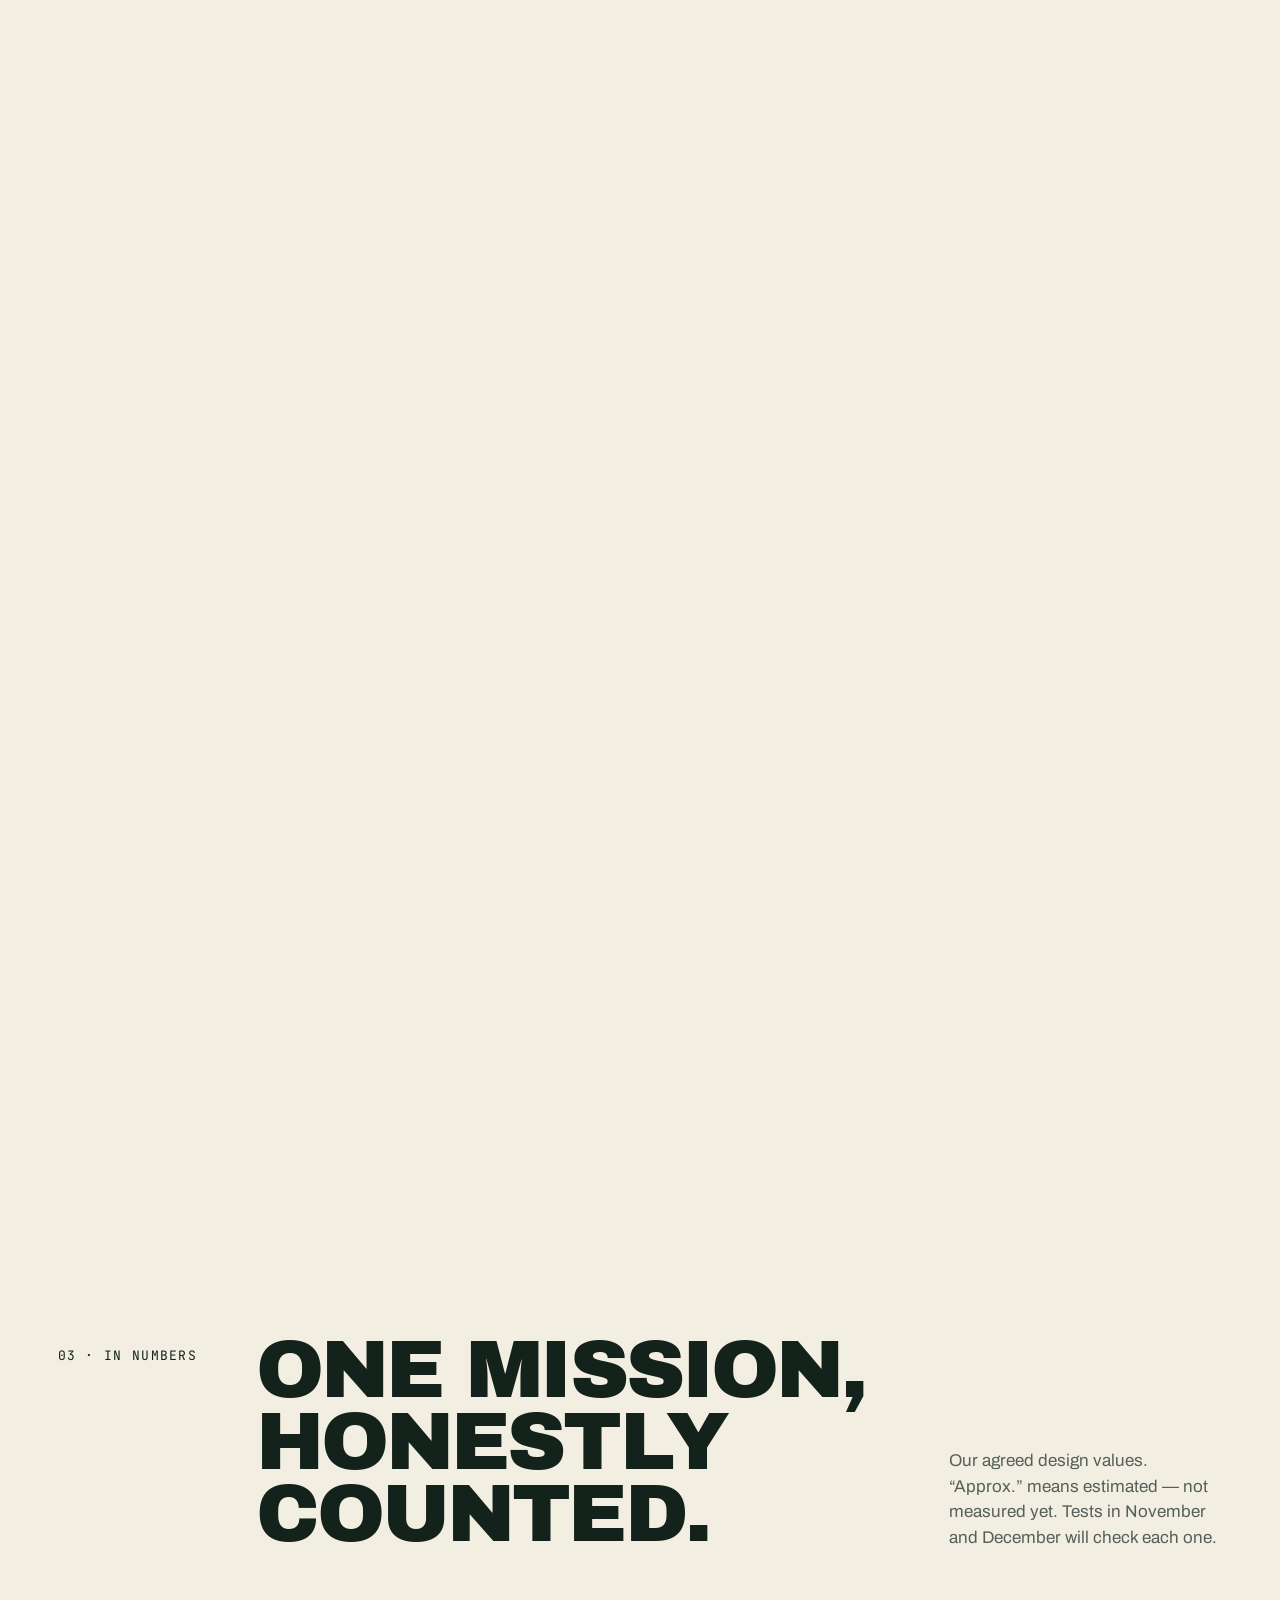
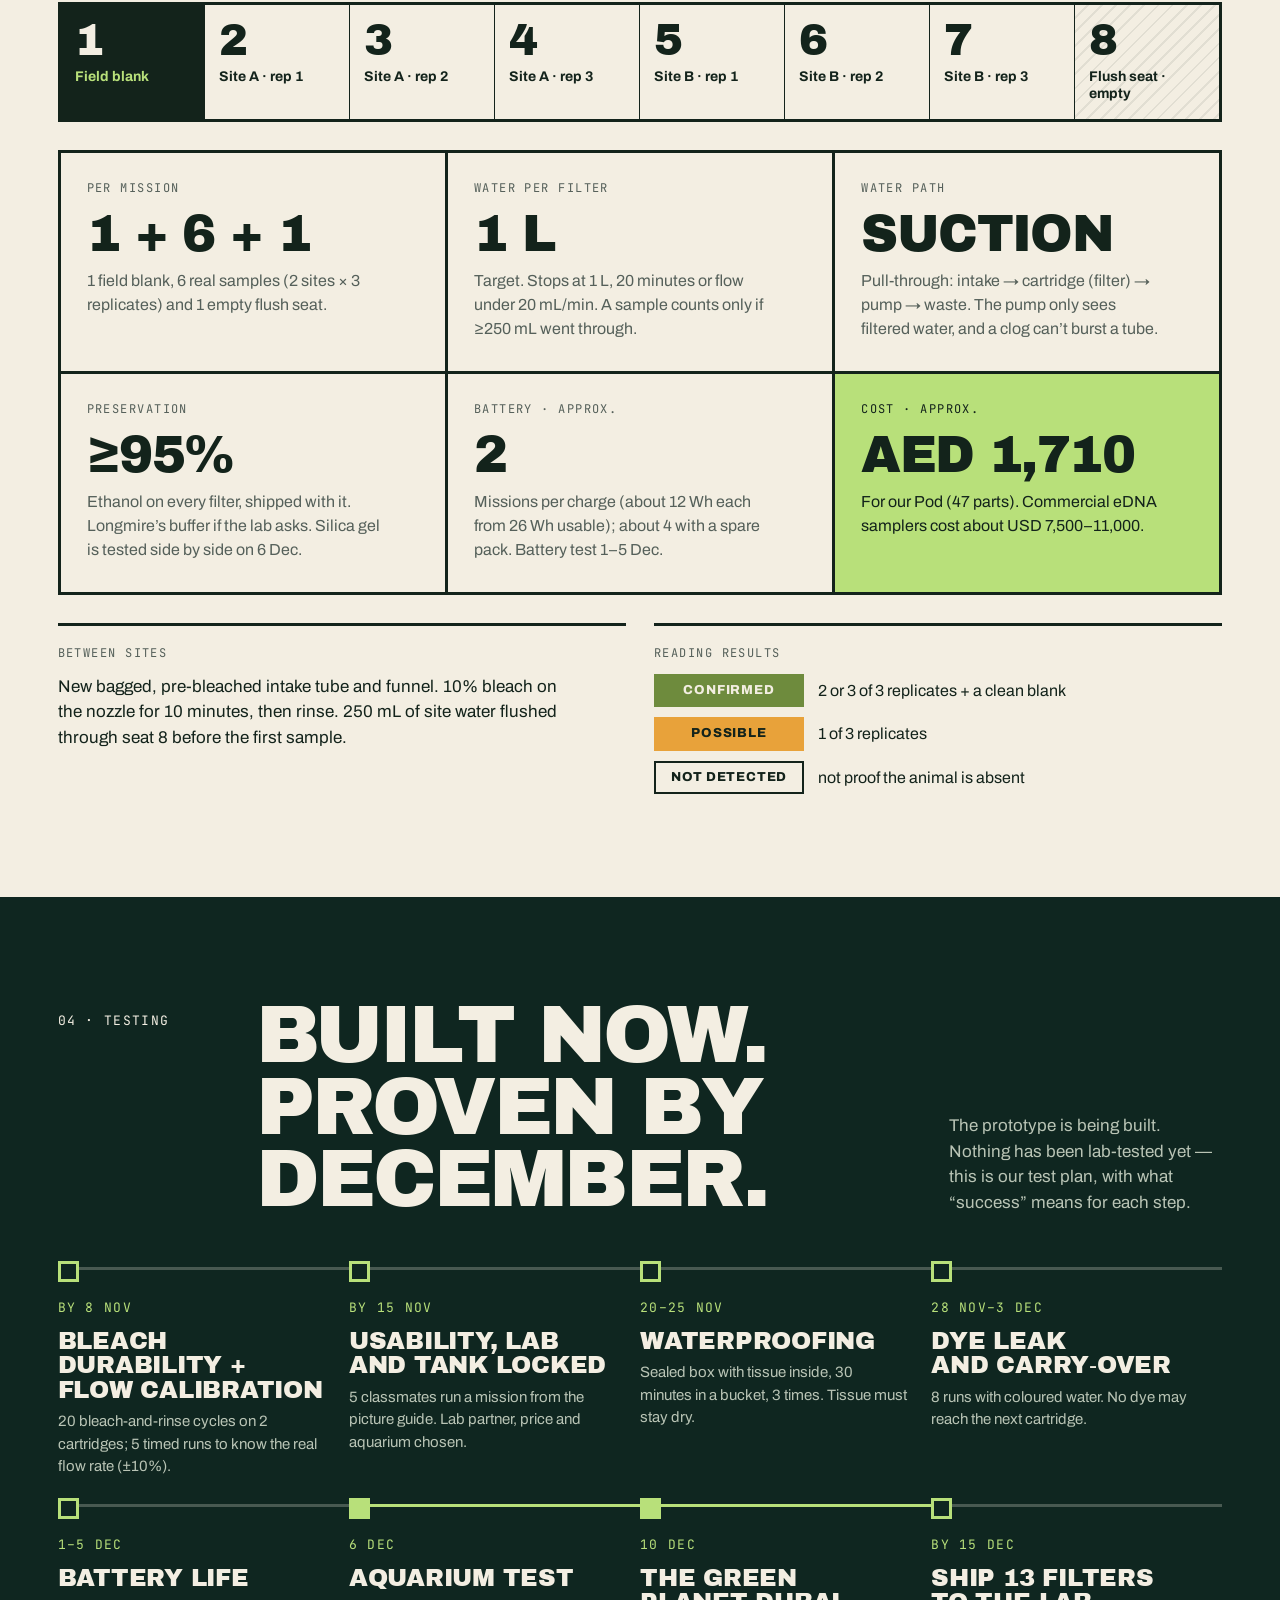
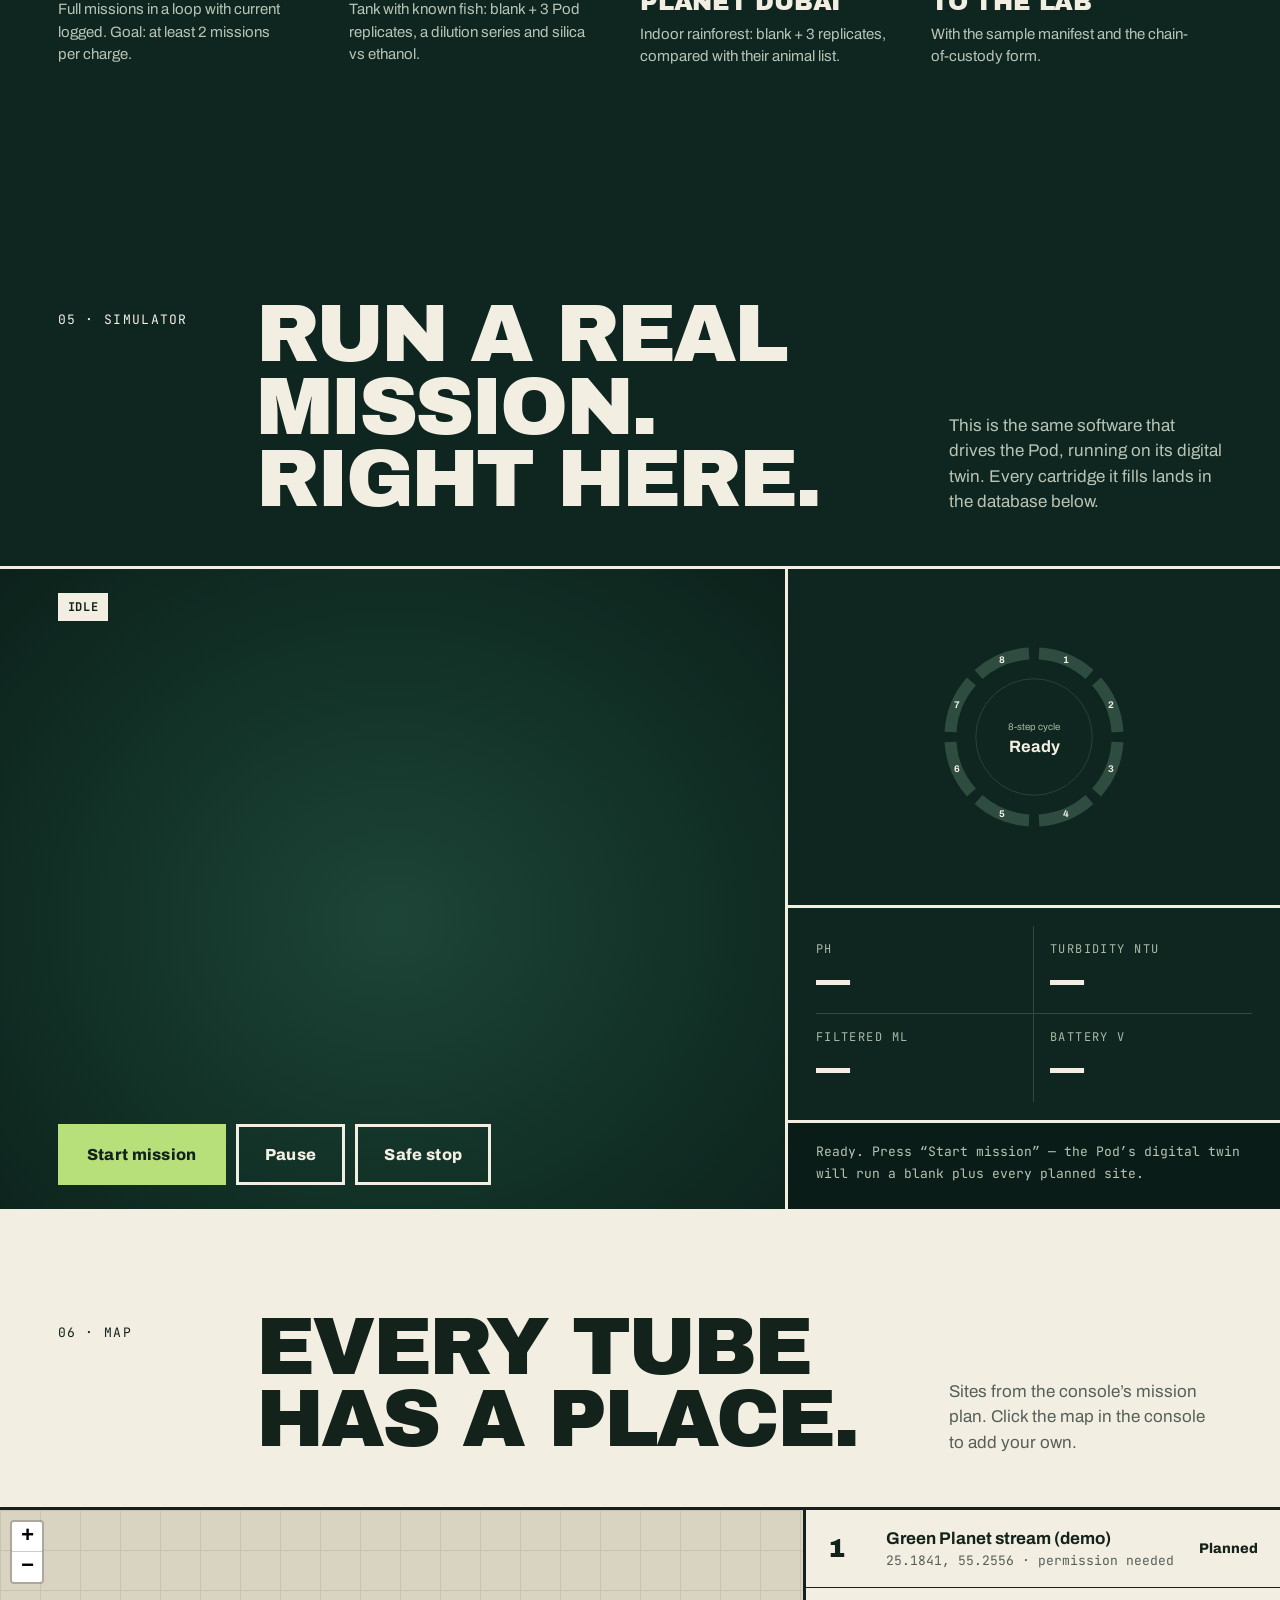
==== commit d68ac6f2: "Restore the original 3D page as the homepage; neatness pass The team captain asked to keep the origi" ====
--- a/index.html
+++ b/index.html
@@ -3,216 +3,272 @@
 <head>
 <meta charset="utf-8">
 <meta name="viewport" content="width=device-width, initial-scale=1">
-<title>eDNA Pod · Canopy Keepers · FIRST LEGO League</title>
-<meta name="description" content="The eDNA Pod filters rainforest stream water and keeps the DNA animals leave behind, so a lab can tell which species live there. Built by Team Canopy Keepers, The Indian High School, Dubai, for FIRST LEGO League BIOGLOW 2026–27.">
+<title>eDNA Collector · Canopy Keepers</title>
+<meta name="description" content="The eDNA Pod samples rainforest streams and catches the DNA every animal leaves behind, so a lab can tell which species live there. Built by Team Canopy Keepers, Dubai, for FIRST LEGO League BIOGLOW.">
 <meta name="theme-color" content="#0F2620">
-<meta property="og:title" content="eDNA Pod: every drop has a guest list">
-<meta property="og:description" content="A hand-carried eDNA sampler for rainforest streams, about AED 1,710 in parts. By Team Canopy Keepers, Dubai. Tests 8 Nov–15 Dec 2026.">
+<meta property="og:title" content="eDNA Pod — every drop has a guest list">
+<meta property="og:description" content="A low-cost, hand-carried sampler that collects animal DNA from rainforest streams. By Team Canopy Keepers, Dubai.">
 <meta property="og:type" content="website">
 <link rel="icon" type="image/svg+xml" href="assets/favicon.svg">
 <link rel="apple-touch-icon" href="assets/apple-touch-icon.png">
 <link rel="preconnect" href="https://fonts.googleapis.com">
 <link rel="preconnect" href="https://fonts.gstatic.com" crossorigin>
-<link rel="stylesheet" href="css/home.css">
+<link rel="stylesheet" href="https://fonts.googleapis.com/css2?family=Archivo:wght@400;500;600;700;800&family=Archivo+Black&family=JetBrains+Mono:wght@400;600&display=swap">
+<link rel="stylesheet" href="vendor/leaflet/leaflet.css">
+<link rel="stylesheet" href="vendor/lenis/lenis.css">
+<link rel="stylesheet" href="css/site.css">
+<script type="importmap">
+{ "imports": { "three": "./vendor/three/three.module.js", "three/addons/": "./vendor/three/addons/" } }
+</script>
+<script src="vendor/gsap/gsap.min.js" defer></script>
+<script src="vendor/gsap/ScrollTrigger.min.js" defer></script>
+<script src="vendor/lenis/lenis.min.js" defer></script>
+<script src="vendor/leaflet/leaflet.js" defer></script>
 </head>
 <body>
-<a class="skip" href="#main">Skip to content</a>
-
-<header class="top">
-  <div class="wrap top-in">
-    <a class="brand" href="index.html">
-      <svg class="logo" viewBox="0 0 200 200" width="36" height="36" aria-hidden="true" focusable="false"><circle cx="100" cy="100" r="100" fill="#0F2620"/><g transform="translate(18 18) scale(.82)"><g transform="rotate(-32 100 100)"><path d="M100 20 C152 54 154 140 100 176 C46 140 48 54 100 20 Z" fill="#B8E07A"/><g fill="none" stroke="#0F2620" stroke-linecap="round"><path d="M91 46 C91 58 109 58 109 70 C109 82 91 82 91 94 C91 106 109 106 109 118 C109 130 91 130 91 142 C91 154 109 154 109 166" stroke-width="6"/><path d="M109 46 C109 58 91 58 91 70 C91 82 109 82 109 94 C109 106 91 106 91 118 C91 130 109 130 109 142 C109 154 91 154 91 166" stroke-width="6"/><path d="M111 70 L126 58 M89 70 L74 58 M111 94 L129 81 M89 94 L71 81 M111 118 L129 105 M89 118 L71 105 M111 142 L125 131 M89 142 L75 131" stroke-width="4"/></g><path d="M100 176 Q101 188 95 196" fill="none" stroke="#B8E07A" stroke-width="7" stroke-linecap="round"/></g></g></svg>
-      <span>Canopy Keepers</span>
-    </a>
-    <nav aria-label="Main">
-      <a href="story.html">Full story</a>
-      <a href="console.html">Console</a>
-    </nav>
-  </div>
+<div id="pre" aria-hidden="true"><span class="n" id="preN">000</span><span class="t">Waking the collector — Canopy Keepers · FLL BIOGLOW</span></div>
+
+<header class="nav">
+  <a class="brand" href="#top" aria-label="eDNA Collector · back to top"><img src="assets/canopy-keepers-logo.svg" alt="" width="34" height="34"><span class="brand-t">eDNA Collector</span></a>
+  <nav aria-label="Main">
+    <a href="#drop">How it works</a>
+    <a href="#explode">The machine</a>
+    <a href="#testing">Testing</a>
+    <a href="#sim">Simulator</a>
+    <a href="#map">Map</a>
+    <a href="#db">Database</a>
+    <a href="#team">Team</a>
+  </nav>
+  <a class="cta" href="console.html">Console&nbsp;→</a>
 </header>
 
-<main id="main">
-  <section class="hero" aria-labelledby="h-hero">
-    <div class="wrap hero-in">
-      <div>
-        <p class="team-line">Team Canopy Keepers, Dubai · FIRST LEGO League <span class="nw">BIOGLOW 2026–27</span></p>
-        <h1 id="h-hero">Every drop has a guest list.</h1>
-        <p class="lede">The eDNA Pod is a hand-carried canister that filters rainforest stream water and keeps the DNA animals leave behind, so a lab can tell which species live there.</p>
-        <p class="status"><span class="dot" aria-hidden="true"></span><span>Prototype being built · <span class="nw">tests 8 Nov–15 Dec 2026</span></span></p>
-        <div class="btns">
-          <a class="btn btn-leaf" href="console.html#/live?demo">Try the simulator</a>
-          <a class="btn btn-line" href="console.html">Open console</a>
-          <a class="btn btn-text" href="mailto:canopykeepers123@gmail.com">Contact us</a>
-        </div>
-      </div>
-      <svg class="hero-logo" viewBox="0 0 200 200" width="260" height="260" role="img" aria-label="Canopy Keepers logo: a rainforest leaf whose midrib is a DNA double helix"><circle cx="100" cy="100" r="100" fill="#163A2F"/><g transform="translate(18 18) scale(.82)"><g transform="rotate(-32 100 100)"><path d="M100 20 C152 54 154 140 100 176 C46 140 48 54 100 20 Z" fill="#B8E07A"/><g fill="none" stroke="#0F2620" stroke-linecap="round"><path d="M91 46 C91 58 109 58 109 70 C109 82 91 82 91 94 C91 106 109 106 109 118 C109 130 91 130 91 142 C91 154 109 154 109 166" stroke-width="6"/><path d="M109 46 C109 58 91 58 91 70 C91 82 109 82 109 94 C109 106 91 106 91 118 C91 130 109 130 109 142 C109 154 91 154 91 166" stroke-width="6"/><path d="M111 70 L126 58 M89 70 L74 58 M111 94 L129 81 M89 94 L71 81 M111 118 L129 105 M89 118 L71 105 M111 142 L125 131 M89 142 L75 131" stroke-width="4"/></g><path d="M100 176 Q101 188 95 196" fill="none" stroke="#B8E07A" stroke-width="7" stroke-linecap="round"/></g></g></svg>
-    </div>
-  </section>
-
-  <section class="band" aria-labelledby="h-problem">
-    <div class="wrap">
-      <h2 id="h-problem">Rainforest animals are vanishing faster than anyone can count them.</h2>
-      <div class="stats">
-        <div class="stat">
-          <p class="big">95%</p>
-          <p>average fall in monitored wildlife populations in Latin America and the Caribbean, 1970–2020.</p>
-          <a class="src" href="https://www.worldwildlife.org/press-releases/catastrophic-73-decline-in-the-average-size-of-global-wildlife-populations-in-just-50-years-reveals-a-system-in-peril">Source: WWF Living Planet Report 2024</a>
-        </div>
-        <div class="stat">
-          <p class="big">35 <span>vs</span> 29</p>
-          <p>mammal types found by stream eDNA versus 57 camera traps in the same area of Canada.</p>
-          <a class="src" href="https://www.worldwildlife.org/news/press-releases/environmental-dna-is-as-effective-as-camera-traps-for-monitoring-terrestrial-mammal-diversity/">Source: WWF, Lyet et al. 2021</a>
-        </div>
-        <div class="stat">
-          <p class="big">1 million</p>
-          <p>species are threatened with extinction worldwide.</p>
-          <a class="src" href="https://www.unep.org/news-and-stories/press-release/natures-dangerous-decline-unprecedented-species-extinction-rates">Source: UNEP, IPBES 2019</a>
-        </div>
-      </div>
-    </div>
-  </section>
-
-  <section class="band band-rule" aria-labelledby="h-how">
-    <div class="wrap">
-      <h2 id="h-how">How it works</h2>
-      <ol class="steps">
-        <li>
-          <svg viewBox="0 0 48 48" aria-hidden="true" focusable="false"><path d="M8 8h32L28 24v12l-8 4V24z"/><path d="M14 14h20M17 18h14" class="thin"/></svg>
-          <h3>Filter the water</h3>
-          <p>Up to 1&nbsp;L through a 0.45&nbsp;µm filter.</p>
-        </li>
-        <li>
-          <svg viewBox="0 0 48 48" aria-hidden="true" focusable="false"><path d="M17 6h14M19 6v30a5 5 0 0 0 10 0V6"/><path d="M19 22h10" class="thin"/><path d="M24 26c-2 3-3 4-3 6a3 3 0 0 0 6 0c0-2-1-3-3-6z" class="fill"/></svg>
-          <h3>Seal and preserve</h3>
-          <p>≥95% ethanol on every filter.</p>
-        </li>
-        <li>
-          <svg viewBox="0 0 48 48" aria-hidden="true" focusable="false"><path d="M24 43s-13-12-13-22a13 13 0 0 1 26 0c0 10-13 22-13 22z"/><circle cx="24" cy="21" r="5"/></svg>
-          <h3>Log the details</h3>
-          <p>GPS, time, turbidity and a QR sample ID.</p>
-        </li>
-        <li>
-          <svg viewBox="0 0 48 48" aria-hidden="true" focusable="false"><path d="M16 4c0 10 16 10 16 20S16 34 16 44M32 4c0 10-16 10-16 20s16 10 16 20"/><path d="M19 10h10M18 17h12M18 31h12M19 38h10" class="thin"/></svg>
-          <h3>Lab reads the DNA</h3>
-          <p>Species named from DNA barcodes.</p>
-        </li>
-      </ol>
-      <div class="carousel">
-        <p class="seats-title">One trip, one 8-seat carousel</p>
-        <div class="seats" role="img" aria-label="The 8-seat carousel: seat 1 is the field blank, seats 2 to 7 hold 6 samples, seat 8 is an empty flush seat">
-          <span class="seat s-blank">1</span><span class="seat">2</span><span class="seat">3</span><span class="seat">4</span><span class="seat">5</span><span class="seat">6</span><span class="seat">7</span><span class="seat s-flush">8</span>
-        </div>
-        <ul class="seats-key">
-          <li><i class="k-blank" aria-hidden="true"></i>Seat 1: field blank</li>
-          <li><i class="k-sample" aria-hidden="true"></i>Seats 2–7: 6 samples</li>
-          <li><i class="k-flush" aria-hidden="true"></i>Seat 8: flush, no filter</li>
-        </ul>
-      </div>
-    </div>
-  </section>
-
-  <section class="band dark" aria-labelledby="h-why">
-    <div class="wrap">
-      <h2 id="h-why">Why it is different</h2>
-      <div class="tiles">
-        <div class="tile">
-          <p class="big">≈ AED 1,710</p>
-          <p>in parts for our Pod. Commercial eDNA samplers cost about USD 7,500–11,000.</p>
-        </div>
-        <div class="tile">
-          <p class="big">Blank first</p>
-          <p>Every trip starts with 1&nbsp;L of distilled water. A clean blank proves the Pod did not contaminate the samples.</p>
-        </div>
-        <div class="tile">
-          <p class="big">No traps</p>
-          <p>No cameras either. Carried by hand (about 2.5&nbsp;kg) to the stream bank; no animal is touched.</p>
-        </div>
-      </div>
-    </div>
-  </section>
-
-  <section class="band" aria-labelledby="h-test">
-    <div class="wrap">
-      <h2 id="h-test">Testing plan</h2>
-      <p class="honest">Nothing has been lab-tested yet. This is what we test, and when.</p>
-      <ol class="timeline">
-        <li><time>by 8 Nov</time><span>Bleach durability (20 cycles) and flow calibration</span></li>
-        <li><time>by 15 Nov</time><span>Usability test; lab partner chosen</span></li>
-        <li><time>20–25 Nov</time><span>Waterproofing bucket test (3&nbsp;×&nbsp;30&nbsp;min)</span></li>
-        <li><time>28 Nov–3 Dec</time><span>Dye leak and carry-over test (8&nbsp;runs)</span></li>
-        <li><time>1–5 Dec</time><span>Battery life test</span></li>
-        <li class="key"><time>6 Dec</time><span>Aquarium test with known fish</span></li>
-        <li class="key"><time>10 Dec</time><span>The Green Planet Dubai indoor rainforest</span></li>
-        <li><time>by 15 Dec</time><span>Ship 13 filters to the lab</span></li>
-      </ol>
-    </div>
-  </section>
-
-  <section class="band band-rule" aria-labelledby="h-experts">
-    <div class="wrap">
-      <h2 id="h-experts">Experts we asked</h2>
-      <ul class="experts">
-        <li><b>Dr. Ivonne Bejarano</b><span class="org">American University of Sharjah, eDNA ecology</span><span class="st">Replied and referred us to genetics experts</span></li>
-        <li><b>Dr. Akbar John</b><span class="org">University of Khorfakkan, conservation genomics</span><span class="st">Emailed 19 Oct, waiting for a reply</span></li>
-        <li><b>Dr. Jon Lapeyra Martin</b><span class="org">University of Khorfakkan, eDNA metabarcoding</span><span class="st">Recommended to us; asking for his contact</span></li>
-        <li><b>The Green Planet Dubai</b><span class="org">Indoor rainforest</span><span class="st">Our test request is with their team</span></li>
-      </ul>
-      <p class="note">Listed so you can see who we asked. None of them has reviewed or endorsed the Pod yet.</p>
-    </div>
-  </section>
-
-  <section class="band band-rule" aria-labelledby="h-team">
-    <div class="wrap">
-      <h2 id="h-team">The team</h2>
-      <p class="school">Nine students at The Indian High School, Oud Metha, Dubai.</p>
-      <ul class="team">
-        <li class="cap"><b>Pranav Praseen</b><span>Team Captain</span></li>
-        <li><b>Aarav Muralidharan</b><span>Project Manager</span></li>
-        <li><b>Arnav</b><span>Researcher</span></li>
-        <li><b>Atharv Prashant Naik</b><span>Builder</span></li>
-        <li><b>Dipayan Saha</b><span>Builder and Coder</span></li>
-        <li><b>Lakshanya Devidas Mehatkar</b><span>Coder</span></li>
-        <li><b>Gokul Charan Chetty Umapathi</b><span>Core Values and Robot Design</span></li>
-        <li><b>Mugilan G Srinivasan</b><span>Core Values</span></li>
-        <li><b>Jude Raphael Peter</b><span>Innovation Project</span></li>
-      </ul>
-    </div>
-  </section>
-
-  <section class="band leaf" aria-labelledby="h-support">
-    <div class="wrap">
-      <h2 id="h-support">Supported by</h2>
-      <div class="support">
-        <div class="sponsor">
-          <a class="wordmark" href="https://besomi.com/">Besomi Electronics</a>
-          <p>Parts sponsor. Their voucher covered our GPS module, turbidity sensor, float switch and power parts.</p>
-        </div>
-        <div class="ask">
-          <h3>Sponsor us</h3>
-          <p><b>AED 2,000</b> builds one complete Pod (about AED 1,710 in parts), with the rest going to lab tests.</p>
-          <p>Your logo goes on our team shirts, this website and the Pod.</p>
-          <div class="btns">
-            <a class="btn btn-ink" href="mailto:canopykeepers123@gmail.com?subject=Sponsoring%20the%20eDNA%20Pod">canopykeepers123@gmail.com</a>
-            <a class="btn btn-ink-line" href="https://www.instagram.com/canopy_keepers.fll26/">Instagram @canopy_keepers.fll26</a>
-          </div>
-        </div>
-      </div>
-    </div>
+<main id="top">
+  <section class="hero" aria-label="Introduction">
+    <div class="stage3d" id="heroStage" data-autorotate="on"></div>
+    <div class="meta"><span>FIRST LEGO League · BIOGLOW 2026–27</span><span class="meta-team">Team Canopy Keepers · Dubai</span></div>
+    <div class="copy">
+      <h1><span class="ln"><span>Every drop</span></span><span class="ln"><span>has a</span></span><span class="ln"><span><em>guest list.</em></span></span></h1>
+      <div class="side">
+        <p>The eDNA Pod is a canister you carry to a rainforest stream. It filters the water and keeps the invisible DNA every animal leaves behind, so a lab can read who lives there.</p>
+        <p class="status"><b>Status:</b> prototype being built. Tests run 8 Nov–15 Dec 2026.</p>
+        <div class="hero-btns"><a class="btn solid" href="#sim">Run the simulator <span class="arr">↓</span></a><a class="btn line" href="console.html">Open console <span class="arr">→</span></a></div>
+      </div>
+    </div>
+    <div class="scroll" aria-hidden="true"><i></i></div>
+  </section>
+
+  <div class="kicker"><span>The problem</span><span>Why rainforests</span></div>
+  <section class="facts" aria-label="Key facts">
+    <div class="fact"><div class="v"><span data-count="6">0</span>%</div><p>of Earth’s surface is rainforest.</p><small>National Geographic</small></div>
+    <div class="fact"><div class="v"><span data-count="50">0</span>%+</div><p>of all plant and animal species live there.</p><small>National Geographic</small></div>
+    <div class="fact"><div class="v"><span data-count="18">0</span></div><p>football fields of mature rainforest lost every minute in 2024.</p><small>Conservation International, citing WRI</small></div>
+  </section>
+
+  <section class="drop dark" id="drop" aria-label="How it works: follow one drop">
+    <div class="drop-pin">
+      <svg class="scene" viewBox="0 0 1440 900" preserveAspectRatio="xMidYMid slice" role="img" aria-label="Animation: a raindrop washes DNA off a leaf into a stream, the Pod pumps it through a filter and seals it in a tube">
+        <defs>
+          <linearGradient id="sky" x1="0" y1="0" x2="0" y2="1"><stop offset="0" stop-color="#0F2620"/><stop offset="1" stop-color="#14352A"/></linearGradient>
+          <pattern id="mesh" width="10" height="10" patternUnits="userSpaceOnUse"><path d="M10 0H0V10" fill="none" stroke="#F3EEE2" stroke-width="1" opacity=".45"/></pattern>
+        </defs>
+        <rect width="1440" height="900" fill="url(#sky)"/>
+        <g id="leaves">
+          <path d="M760 -40C900 60 1000 150 1060 250C960 260 840 210 760 120Z" fill="#2F5A3C"/>
+          <path d="M1060 250C1000 150 900 60 760 -40" stroke="#6E8B3D" stroke-width="4" fill="none"/>
+          <path d="M1440 40C1320 120 1240 210 1210 320C1300 300 1400 230 1460 140Z" fill="#244B33"/>
+          <path d="M620 80C700 150 760 230 790 330C710 310 640 250 600 170Z" fill="#1E4430"/>
+          <path d="M880 230C960 250 1040 300 1080 360C1000 380 920 350 870 300Z" fill="#6E8B3D"/>
+        </g>
+        <g id="bits">
+          <circle cx="930" cy="290" r="5" fill="#B8E07A"/><circle cx="960" cy="305" r="4" fill="#B8E07A"/><circle cx="990" cy="300" r="5" fill="#E8A23A"/><circle cx="1010" cy="320" r="4" fill="#B8E07A"/><circle cx="945" cy="320" r="4" fill="#F3EEE2"/><circle cx="975" cy="330" r="5" fill="#B8E07A"/><circle cx="1030" cy="335" r="4" fill="#E8A23A"/>
+        </g>
+        <path id="raindrop" d="M0 -34C0 -34 -20 -6 -20 8a20 20 0 0 0 40 0C20 -6 0 -34 0 -34Z" fill="#9FD8DF" stroke="#F3EEE2" stroke-width="2" transform="translate(980 40)"/>
+        <g id="stream">
+          <path d="M-20 660C200 630 400 690 620 660S1000 620 1200 660S1400 690 1460 670V900H-20Z" fill="#1D5A6A"/>
+          <path d="M-20 660C200 630 400 690 620 660S1000 620 1200 660S1400 690 1460 670" fill="none" stroke="#9FD8DF" stroke-width="3" opacity=".6"/>
+        </g>
+        <circle id="ripple" cx="980" cy="655" r="10" fill="none" stroke="#F3EEE2" stroke-width="3" opacity="0"/>
+        <path id="pipe" d="M1000 690C1010 600 1040 520 1110 470S1190 420 1190 380" fill="none" stroke="#F3EEE2" stroke-width="10" stroke-linecap="round" opacity=".9"/>
+        <g id="filter" transform="translate(1130 300)">
+          <rect width="120" height="80" fill="#13231B" stroke="#F3EEE2" stroke-width="3"/>
+          <rect x="10" y="10" width="100" height="60" fill="url(#mesh)"/>
+          <rect id="filterGlow" x="10" y="10" width="100" height="60" fill="#B8E07A" opacity="0"/>
+          <text x="60" y="-12" text-anchor="middle" fill="#F3EEE2" font-family="JetBrains Mono, monospace" font-size="14">0.45 µm FILTER</text>
+        </g>
+        <g id="tube" transform="translate(1290 250)">
+          <path d="M0 0H44V170A22 22 0 0 1 0 170Z" fill="none" stroke="#F3EEE2" stroke-width="3"/>
+          <rect id="fill" x="3" y="40" width="38" height="150" fill="#B8E07A" transform-origin="22px 190px"/>
+          <g id="label" opacity="0"><rect x="-96" y="210" width="236" height="58" fill="#F3EEE2"/><text x="22" y="236" text-anchor="middle" fill="#13231B" font-family="Archivo Black, sans-serif" font-size="14">CK-20261206-AQ01-S3</text><text x="22" y="256" text-anchor="middle" fill="#13231B" font-family="JetBrains Mono, monospace" font-size="12">960 mL · pH 7.9 · 21:42</text></g>
+        </g>
+        <g id="species" font-family="Archivo, sans-serif" font-size="20" font-weight="800">
+          <g class="sp"><rect x="1060" y="560" width="210" height="40" fill="#F3EEE2"/><text x="1076" y="587" fill="#13231B">Two-toed sloth</text></g>
+          <g class="sp"><rect x="1100" y="610" width="190" height="40" fill="#F3EEE2"/><text x="1116" y="637" fill="#13231B">Toco toucan</text></g>
+          <g class="sp"><rect x="1040" y="660" width="230" height="40" fill="#F3EEE2"/><text x="1056" y="687" fill="#13231B">Poison dart frog</text></g>
+          <g class="sp"><rect x="1080" y="710" width="250" height="40" fill="#C2562B"/><text x="1096" y="737" fill="#F3EEE2">Bullfrog · watchlist</text></g>
+        </g>
+      </svg>
+      <div class="steps">
+        <div class="step"><span class="k">01 / SHED</span><h3>Animals leave DNA everywhere</h3><p>Skin, hair and saliva rub off on leaves high in the canopy — monkeys, sloths, frogs.</p></div>
+        <div class="step"><span class="k">02 / RAIN</span><h3>Rain washes it down</h3><p>Every shower carries that DNA off the leaves and into the streams. In French Guiana, canopy rain revealed 562 kinds of life.</p></div>
+        <div class="step"><span class="k">03 / CATCH</span><h3>We filter the water</h3><p>The Pod pulls up to 1 litre through a 0.45 µm filter — finer than a hair. If the filter clogs it stops early; 250 mL is the minimum that counts.</p></div>
+        <div class="step"><span class="k">04 / KEEP</span><h3>Preserved and logged</h3><p>≥95% ethanol keeps the DNA safe. A QR label like CK-20261206-AQ01-S3 links the filter to its place, time and volume.</p></div>
+        <div class="step"><span class="k">05 / READ</span><h3>A lab reads the guest list</h3><p>DNA barcodes are matched to species. We call a species “confirmed” only when 2 of 3 replicates agree and the blank is clean.</p></div>
+      </div>
+      <div class="prog" aria-hidden="true"><i><b></b></i><i><b></b></i><i><b></b></i><i><b></b></i><i><b></b></i></div>
+    </div>
+  </section>
+
+  <section class="explode" id="explode" aria-label="The machine, taken apart">
+    <div class="explode-pin">
+      <div class="stage3d" id="explodeStage" data-autorotate="off"></div>
+      <div class="head"><h2>The Pod, taken apart</h2><p>About 2.5 kg, carried by hand to the stream bank. Wet parts sit low over a drip tray; the electronics stay in a sealed dry zone with silica gel and a vent.</p></div>
+      <div class="tag3d" data-part="funnel"><span>Rain funnel</span><small>rain sensor starts a sample</small></div>
+      <div class="tag3d" data-part="brain"><span>Electronics box</span><small>ESP32, GPS, clock, SD, 3S 18650 (dry zone)</small></div>
+      <div class="tag3d" data-part="pumps"><span>2 peristaltic pumps</span><small>pull-through sampling + ethanol</small></div>
+      <div class="tag3d" data-part="vessels"><span>Ethanol bottle</span><small>≥95% ethanol for every filter</small></div>
+      <div class="tag3d" data-part="nozzle"><span>Servo nozzle</span><small>presses down to seal</small></div>
+      <div class="tag3d" data-part="carousel"><span>8-seat carousel</span><small>blank + 6 samples + flush seat</small></div>
+      <div class="tag3d" data-part="stepper"><span>Stepper + seat magnets</span><small>checks its seat after every move</small></div>
+      <div class="tag3d" data-part="sensors"><span>Sensor probes</span><small>turbidity + temperature</small></div>
+    </div>
+  </section>
+
+  <section class="loop" aria-label="The mission loop">
+    <div class="loop-pin">
+      <div class="loop-top"><h2>One clean loop.<br>Every site.</h2><span class="mono loop-hint">SCROLL →</span></div>
+      <div class="loop-track">
+        <div class="panel"><span class="n">01</span><div><h3>Self-check</h3><p>Battery, sensors, GPS and clock. The carousel finds seat 1 by its double magnet.</p></div></div>
+        <div class="panel hot"><span class="n">02</span><div><h3>Field blank</h3><p>Seat 1 always goes first: 1 L of distilled water through the whole water path. A clean blank proves nothing leaked in.</p></div></div>
+        <div class="panel"><span class="n">03</span><div><h3>Clean the site</h3><p>New bagged intake tube and funnel. Bleach the nozzle for 10 minutes, rinse. Then flush 250 mL of site water through empty seat 8.</p></div></div>
+        <div class="panel"><span class="n">04</span><div><h3>Test</h3><p>Turbidity check. Rising or very muddy water (over about 300 NTU) means no sampling today.</p></div></div>
+        <div class="panel on"><span class="n">05</span><div><h3>Filter</h3><p>Water is pulled through the filter, then the pump. Stops at 1 L, 20 minutes or flow under 20 mL/min. Counts only if ≥250 mL.</p></div></div>
+        <div class="panel"><span class="n">06</span><div><h3>Preserve</h3><p>≥95% ethanol onto the filter, then the cartridge is capped.</p></div></div>
+        <div class="panel"><span class="n">07</span><div><h3>Log</h3><p>QR sample ID, seat, GPS, time, weighed volume, turbidity, temperature.</p></div></div>
+        <div class="panel"><span class="n">08</span><div><h3>Repeat</h3><p>3 replicates per site, 2 sites: 6 real samples per mission. Cartridges are bleached and reloaded at school.</p></div></div>
+      </div>
+    </div>
+  </section>
+
+  <section class="numbers" id="numbers" aria-label="The Pod in numbers">
+    <div class="sec-head"><span class="num">03 · IN NUMBERS</span><h2>One mission, honestly counted.</h2><p>Our agreed design values. “Approx.” means estimated — not measured yet. Tests in November and December will check each one.</p></div>
+    <div class="seatbar" aria-label="Carousel layout: seat 1 field blank, seats 2 to 7 real samples, seat 8 flush seat">
+      <div class="seat-c blank"><b>1</b><span>Field blank</span></div>
+      <div class="seat-c"><b>2</b><span>Site A · rep 1</span></div>
+      <div class="seat-c"><b>3</b><span>Site A · rep 2</span></div>
+      <div class="seat-c"><b>4</b><span>Site A · rep 3</span></div>
+      <div class="seat-c"><b>5</b><span>Site B · rep 1</span></div>
+      <div class="seat-c"><b>6</b><span>Site B · rep 2</span></div>
+      <div class="seat-c"><b>7</b><span>Site B · rep 3</span></div>
+      <div class="seat-c flush"><b>8</b><span>Flush seat · empty</span></div>
+    </div>
+    <div class="nums">
+      <div class="num-c"><small>Per mission</small><b>1 + 6 + 1</b><p>1 field blank, 6 real samples (2 sites × 3 replicates) and 1 empty flush seat.</p></div>
+      <div class="num-c"><small>Water per filter</small><b>1 L</b><p>Target. Stops at 1 L, 20 minutes or flow under 20 mL/min. A sample counts only if ≥250 mL went through.</p></div>
+      <div class="num-c"><small>Water path</small><b>Suction</b><p>Pull-through: intake → cartridge (filter) → pump → waste. The pump only sees filtered water, and a clog can’t burst a tube.</p></div>
+      <div class="num-c"><small>Preservation</small><b>≥95%</b><p>Ethanol on every filter, shipped with it. Longmire’s buffer if the lab asks. Silica gel is tested side by side on 6 Dec.</p></div>
+      <div class="num-c"><small>Battery · approx.</small><b>2</b><p>Missions per charge (about 12 Wh each from 26 Wh usable); about 4 with a spare pack. Battery test 1–5 Dec.</p></div>
+      <div class="num-c hi"><small>Cost · approx.</small><b>AED 1,710</b><p>For our Pod (47 parts). Commercial eDNA samplers cost about USD 7,500–11,000.</p></div>
+    </div>
+    <div class="rules">
+      <div class="rule-c"><small>Between sites</small><p>New bagged, pre-bleached intake tube and funnel. 10% bleach on the nozzle for 10 minutes, then rinse. 250 mL of site water flushed through seat 8 before the first sample.</p></div>
+      <div class="rule-c"><small>Reading results</small><ul class="verdicts"><li><span class="v ok">Confirmed</span>2 or 3 of 3 replicates + a clean blank</li><li><span class="v maybe">Possible</span>1 of 3 replicates</li><li><span class="v none">Not detected</span>not proof the animal is absent</li></ul></div>
+    </div>
+  </section>
+
+  <section class="testing dark" id="testing" aria-label="Testing timeline">
+    <div class="sec-head"><span class="num">04 · TESTING</span><h2>Built now. Proven by December.</h2><p>The prototype is being built. Nothing has been lab-tested yet — this is our test plan, with what “success” means for each step.</p></div>
+    <ol class="tl">
+      <li><time>by 8 Nov</time><div><b>Bleach durability + flow calibration</b><p>20 bleach-and-rinse cycles on 2 cartridges; 5 timed runs to know the real flow rate (±10%).</p></div></li>
+      <li><time>by 15 Nov</time><div><b>Usability, lab and tank locked</b><p>5 classmates run a mission from the picture guide. Lab partner, price and aquarium chosen.</p></div></li>
+      <li><time>20–25 Nov</time><div><b>Waterproofing</b><p>Sealed box with tissue inside, 30 minutes in a bucket, 3 times. Tissue must stay dry.</p></div></li>
+      <li><time>28 Nov–3 Dec</time><div><b>Dye leak and carry&#8209;over</b><p>8 runs with coloured water. No dye may reach the next cartridge.</p></div></li>
+      <li><time>1–5 Dec</time><div><b>Battery life</b><p>Full missions in a loop with current logged. Goal: at least 2 missions per charge.</p></div></li>
+      <li class="key"><time>6 Dec</time><div><b>Aquarium test</b><p>Tank with known fish: blank + 3 Pod replicates, a dilution series and silica vs ethanol.</p></div></li>
+      <li class="key"><time>10 Dec</time><div><b>The Green Planet Dubai</b><p>Indoor rainforest: blank + 3 replicates, compared with their animal list.</p></div></li>
+      <li><time>by 15 Dec</time><div><b>Ship 13 filters to the lab</b><p>With the sample manifest and the chain-of-custody form.</p></div></li>
+    </ol>
+  </section>
+
+  <section class="sim dark" id="sim" aria-label="Live simulator">
+    <div class="sec-head"><span class="num">05 · SIMULATOR</span><h2>Run a real mission. Right here.</h2><p>This is the same software that drives the Pod, running on its digital twin. Every cartridge it fills lands in the database below.</p></div>
+    <div class="sim-grid">
+      <div class="sim-stage stage3d" id="simStage" data-autorotate="off" style="position:relative">
+        <div class="sim-hud"><span id="hudState">IDLE</span><span id="hudTube" hidden>—</span></div>
+        <div class="sim-ctrl"><button class="btn solid" id="simStart" type="button">Start mission</button><button class="btn line" id="simPause" type="button">Pause</button><button class="btn line" id="simAbort" type="button">Safe stop</button></div>
+      </div>
+      <div class="sim-side">
+        <div class="block ring" id="simRing"></div>
+        <div class="block readings"><div><small>PH</small><b id="rPh">—</b></div><div><small>TURBIDITY NTU</small><b id="rNtu">—</b></div><div><small>FILTERED ML</small><b id="rMl">—</b></div><div><small>BATTERY V</small><b id="rBat">—</b></div></div>
+        <div class="simlog" id="simLog" aria-live="polite"></div>
+      </div>
+    </div>
+  </section>
+
+  <section class="mapsec" id="map" aria-label="Sampling map">
+    <div class="sec-head"><span class="num">06 · MAP</span><h2>Every tube has a place.</h2><p>Sites from the console’s mission plan. Click the map in the console to add your own.</p></div>
+    <div class="map-grid">
+      <div class="map" id="siteMap"></div>
+      <div class="map-side" id="siteList"></div>
+    </div>
+  </section>
+
+  <section class="db" id="db" aria-label="Species database">
+    <div class="sec-head"><span class="num">07 · DATABASE</span><h2>Who was there.</h2><p>Every species the lab finds, linked to its tube, site and time. Stored on this device; export it from the console.</p></div>
+    <div class="db-bar">
+      <label class="visually-hidden" for="dbSearch" style="position:absolute;left:-9999px">Search species</label>
+      <input id="dbSearch" type="search" placeholder="Search a species, cartridge or site">
+      <button class="chip" type="button" data-f="all" aria-pressed="true">All</button>
+      <button class="chip" type="button" data-f="watch" aria-pressed="false">Watchlist</button>
+      <button class="btn dark" id="dbDemo" type="button">Load demo lab results</button>
+    </div>
+    <div class="db-table" id="dbTable"></div>
+    <div class="db-stats"><div><b id="sTubes">0</b><small>cartridges filled</small></div><div><b id="sSpecies">0</b><small>species found</small></div><div><b id="sSites">0</b><small>sites sampled</small></div><div><b id="sAlerts">0</b><small>alerts</small></div></div>
+  </section>
+
+  <section class="cta-band"><h2>Every drop of water has a guest list.</h2><a class="btn dark" href="console.html">Open the console <span class="arr">→</span></a></section>
+
+  <section id="team" aria-label="Team">
+    <div class="sec-head"><span class="num">08 · TEAM</span><h2>Canopy Keepers</h2><p>Nine students in Dubai. FIRST LEGO League BIOGLOW 2026–27.</p></div>
+    <div class="team">
+      <div class="member cap"><b>Pranav Praseen</b><span>Team Captain</span></div>
+      <div class="member"><b>Aarav Muralidharan</b><span>Project Manager</span></div>
+      <div class="member"><b>Arnav</b><span>Researcher</span></div>
+      <div class="member"><b>Atharv Prashant Naik</b><span>Builder</span></div>
+      <div class="member"><b>Dipayan Saha</b><span>Builder · Coder</span></div>
+      <div class="member"><b>Gokul Charan Chetty Umapathi</b><span>Core Values · Robot Design</span></div>
+      <div class="member"><b>Lakshanya Devidas Mehatkar</b><span>Coder</span></div>
+      <div class="member"><b>Mugilan G Srinivasan</b><span>Core Values</span></div>
+      <div class="member"><b>Jude Raphael Peter</b><span>Innovation Project</span></div>
+    </div>
+  </section>
+
+  <section class="sponsors-sec" id="sponsors" aria-label="Sponsors">
+    <div class="sec-head"><span class="num">09 · SUPPORTED BY</span><h2>Thank you.</h2><p>The people and companies helping us build the Pod.</p></div>
+    <ul class="sponsors">
+      <!-- One <li class="sponsor"> per sponsor. Text wordmarks only until a sponsor gives written permission to use their logo. -->
+      <li class="sponsor">
+        <a href="https://besomi.com/" target="_blank" rel="noopener" class="wordmark">Besomi Electronics</a>
+        <span class="role">Parts sponsor · our first sponsor</span>
+        <p>Thank you to Besomi Electronics for the parts voucher that covered our GPS module, turbidity sensor, float switch and power parts.</p>
+      </li>
+      <li class="sponsor open">
+        <span class="wordmark">This space is open</span>
+        <span class="role">Lab partner · parts · printing</span>
+        <p>We are looking for a university lab partner and more sponsors. Ask our coach at The Indian High School, Oud Metha.</p>
+      </li>
+    </ul>
   </section>
 </main>
 
 <footer class="foot">
-  <div class="wrap">
-    <ul class="foot-links">
-      <li><a href="story.html">Full story</a></li>
-      <li><a href="console.html">Console</a></li>
-      <li><a href="https://github.com/pranavpraseen-png/mangrove-medics-edna">Code on GitHub</a></li>
-      <li><a href="https://github.com/pranavpraseen-png/mangrove-medics-edna/blob/main/docs/DECISIONS.md">Design values</a></li>
-      <li><a href="https://github.com/pranavpraseen-png/mangrove-medics-edna/blob/main/docs/PROTOCOL.md">Field protocol</a></li>
-    </ul>
-    <p>Team Canopy Keepers, The Indian High School, Oud Metha, Dubai. FIRST LEGO League <span class="nw">BIOGLOW 2026–27</span>. Numbers marked ≈ are estimates until tested.</p>
+  <div class="big" id="footBig">Canopy Keepers · eDNA Pod · </div>
+  <div class="row">
+    <p>Facts: National Geographic · Conservation International / WRI · rainwash eDNA study, French Guiana (bioRxiv 2025).<br>Demo results are fictional and labelled. Design values are approximate until tested.</p>
+    <p>Parts sponsor: <a href="https://besomi.com/" target="_blank" rel="noopener">Besomi Electronics</a></p>
+    <nav class="foot-links" aria-label="Footer"><a href="console.html">Console</a><a href="summary.html">One-page summary</a></nav>
   </div>
 </footer>
-<link rel="stylesheet" href="https://fonts.googleapis.com/css2?family=Archivo+Black&display=swap">
+<div id="toasts" aria-live="polite"></div>
+<script type="module" src="js/site.js"></script>
 </body>
 </html>
--- a/vendor/leaflet/leaflet.css
+++ b/vendor/leaflet/leaflet.css
@@ -0,0 +1,661 @@
+/* required styles */
+
+.leaflet-pane,
+.leaflet-tile,
+.leaflet-marker-icon,
+.leaflet-marker-shadow,
+.leaflet-tile-container,
+.leaflet-pane > svg,
+.leaflet-pane > canvas,
+.leaflet-zoom-box,
+.leaflet-image-layer,
+.leaflet-layer {
+	position: absolute;
+	left: 0;
+	top: 0;
+	}
+.leaflet-container {
+	overflow: hidden;
+	}
+.leaflet-tile,
+.leaflet-marker-icon,
+.leaflet-marker-shadow {
+	-webkit-user-select: none;
+	   -moz-user-select: none;
+	        user-select: none;
+	  -webkit-user-drag: none;
+	}
+/* Prevents IE11 from highlighting tiles in blue */
+.leaflet-tile::selection {
+	background: transparent;
+}
+/* Safari renders non-retina tile on retina better with this, but Chrome is worse */
+.leaflet-safari .leaflet-tile {
+	image-rendering: -webkit-optimize-contrast;
+	}
+/* hack that prevents hw layers "stretching" when loading new tiles */
+.leaflet-safari .leaflet-tile-container {
+	width: 1600px;
+	height: 1600px;
+	-webkit-transform-origin: 0 0;
+	}
+.leaflet-marker-icon,
+.leaflet-marker-shadow {
+	display: block;
+	}
+/* .leaflet-container svg: reset svg max-width decleration shipped in Joomla! (joomla.org) 3.x */
+/* .leaflet-container img: map is broken in FF if you have max-width: 100% on tiles */
+.leaflet-container .leaflet-overlay-pane svg {
+	max-width: none !important;
+	max-height: none !important;
+	}
+.leaflet-container .leaflet-marker-pane img,
+.leaflet-container .leaflet-shadow-pane img,
+.leaflet-container .leaflet-tile-pane img,
+.leaflet-container img.leaflet-image-layer,
+.leaflet-container .leaflet-tile {
+	max-width: none !important;
+	max-height: none !important;
+	width: auto;
+	padding: 0;
+	}
+
+.leaflet-container img.leaflet-tile {
+	/* See: https://bugs.chromium.org/p/chromium/issues/detail?id=600120 */
+	mix-blend-mode: plus-lighter;
+}
+
+.leaflet-container.leaflet-touch-zoom {
+	-ms-touch-action: pan-x pan-y;
+	touch-action: pan-x pan-y;
+	}
+.leaflet-container.leaflet-touch-drag {
+	-ms-touch-action: pinch-zoom;
+	/* Fallback for FF which doesn't support pinch-zoom */
+	touch-action: none;
+	touch-action: pinch-zoom;
+}
+.leaflet-container.leaflet-touch-drag.leaflet-touch-zoom {
+	-ms-touch-action: none;
+	touch-action: none;
+}
+.leaflet-container {
+	-webkit-tap-highlight-color: transparent;
+}
+.leaflet-container a {
+	-webkit-tap-highlight-color: rgba(51, 181, 229, 0.4);
+}
+.leaflet-tile {
+	filter: inherit;
+	visibility: hidden;
+	}
+.leaflet-tile-loaded {
+	visibility: inherit;
+	}
+.leaflet-zoom-box {
+	width: 0;
+	height: 0;
+	-moz-box-sizing: border-box;
+	     box-sizing: border-box;
+	z-index: 800;
+	}
+/* workaround for https://bugzilla.mozilla.org/show_bug.cgi?id=888319 */
+.leaflet-overlay-pane svg {
+	-moz-user-select: none;
+	}
+
+.leaflet-pane         { z-index: 400; }
+
+.leaflet-tile-pane    { z-index: 200; }
+.leaflet-overlay-pane { z-index: 400; }
+.leaflet-shadow-pane  { z-index: 500; }
+.leaflet-marker-pane  { z-index: 600; }
+.leaflet-tooltip-pane   { z-index: 650; }
+.leaflet-popup-pane   { z-index: 700; }
+
+.leaflet-map-pane canvas { z-index: 100; }
+.leaflet-map-pane svg    { z-index: 200; }
+
+.leaflet-vml-shape {
+	width: 1px;
+	height: 1px;
+	}
+.lvml {
+	behavior: url(#default#VML);
+	display: inline-block;
+	position: absolute;
+	}
+
+
+/* control positioning */
+
+.leaflet-control {
+	position: relative;
+	z-index: 800;
+	pointer-events: visiblePainted; /* IE 9-10 doesn't have auto */
+	pointer-events: auto;
+	}
+.leaflet-top,
+.leaflet-bottom {
+	position: absolute;
+	z-index: 1000;
+	pointer-events: none;
+	}
+.leaflet-top {
+	top: 0;
+	}
+.leaflet-right {
+	right: 0;
+	}
+.leaflet-bottom {
+	bottom: 0;
+	}
+.leaflet-left {
+	left: 0;
+	}
+.leaflet-control {
+	float: left;
+	clear: both;
+	}
+.leaflet-right .leaflet-control {
+	float: right;
+	}
+.leaflet-top .leaflet-control {
+	margin-top: 10px;
+	}
+.leaflet-bottom .leaflet-control {
+	margin-bottom: 10px;
+	}
+.leaflet-left .leaflet-control {
+	margin-left: 10px;
+	}
+.leaflet-right .leaflet-control {
+	margin-right: 10px;
+	}
+
+
+/* zoom and fade animations */
+
+.leaflet-fade-anim .leaflet-popup {
+	opacity: 0;
+	-webkit-transition: opacity 0.2s linear;
+	   -moz-transition: opacity 0.2s linear;
+	        transition: opacity 0.2s linear;
+	}
+.leaflet-fade-anim .leaflet-map-pane .leaflet-popup {
+	opacity: 1;
+	}
+.leaflet-zoom-animated {
+	-webkit-transform-origin: 0 0;
+	    -ms-transform-origin: 0 0;
+	        transform-origin: 0 0;
+	}
+svg.leaflet-zoom-animated {
+	will-change: transform;
+}
+
+.leaflet-zoom-anim .leaflet-zoom-animated {
+	-webkit-transition: -webkit-transform 0.25s cubic-bezier(0,0,0.25,1);
+	   -moz-transition:    -moz-transform 0.25s cubic-bezier(0,0,0.25,1);
+	        transition:         transform 0.25s cubic-bezier(0,0,0.25,1);
+	}
+.leaflet-zoom-anim .leaflet-tile,
+.leaflet-pan-anim .leaflet-tile {
+	-webkit-transition: none;
+	   -moz-transition: none;
+	        transition: none;
+	}
+
+.leaflet-zoom-anim .leaflet-zoom-hide {
+	visibility: hidden;
+	}
+
+
+/* cursors */
+
+.leaflet-interactive {
+	cursor: pointer;
+	}
+.leaflet-grab {
+	cursor: -webkit-grab;
+	cursor:    -moz-grab;
+	cursor:         grab;
+	}
+.leaflet-crosshair,
+.leaflet-crosshair .leaflet-interactive {
+	cursor: crosshair;
+	}
+.leaflet-popup-pane,
+.leaflet-control {
+	cursor: auto;
+	}
+.leaflet-dragging .leaflet-grab,
+.leaflet-dragging .leaflet-grab .leaflet-interactive,
+.leaflet-dragging .leaflet-marker-draggable {
+	cursor: move;
+	cursor: -webkit-grabbing;
+	cursor:    -moz-grabbing;
+	cursor:         grabbing;
+	}
+
+/* marker & overlays interactivity */
+.leaflet-marker-icon,
+.leaflet-marker-shadow,
+.leaflet-image-layer,
+.leaflet-pane > svg path,
+.leaflet-tile-container {
+	pointer-events: none;
+	}
+
+.leaflet-marker-icon.leaflet-interactive,
+.leaflet-image-layer.leaflet-interactive,
+.leaflet-pane > svg path.leaflet-interactive,
+svg.leaflet-image-layer.leaflet-interactive path {
+	pointer-events: visiblePainted; /* IE 9-10 doesn't have auto */
+	pointer-events: auto;
+	}
+
+/* visual tweaks */
+
+.leaflet-container {
+	background: #ddd;
+	outline-offset: 1px;
+	}
+.leaflet-container a {
+	color: #0078A8;
+	}
+.leaflet-zoom-box {
+	border: 2px dotted #38f;
+	background: rgba(255,255,255,0.5);
+	}
+
+
+/* general typography */
+.leaflet-container {
+	font-family: "Helvetica Neue", Arial, Helvetica, sans-serif;
+	font-size: 12px;
+	font-size: 0.75rem;
+	line-height: 1.5;
+	}
+
+
+/* general toolbar styles */
+
+.leaflet-bar {
+	box-shadow: 0 1px 5px rgba(0,0,0,0.65);
+	border-radius: 4px;
+	}
+.leaflet-bar a {
+	background-color: #fff;
+	border-bottom: 1px solid #ccc;
+	width: 26px;
+	height: 26px;
+	line-height: 26px;
+	display: block;
+	text-align: center;
+	text-decoration: none;
+	color: black;
+	}
+.leaflet-bar a,
+.leaflet-control-layers-toggle {
+	background-position: 50% 50%;
+	background-repeat: no-repeat;
+	display: block;
+	}
+.leaflet-bar a:hover,
+.leaflet-bar a:focus {
+	background-color: #f4f4f4;
+	}
+.leaflet-bar a:first-child {
+	border-top-left-radius: 4px;
+	border-top-right-radius: 4px;
+	}
+.leaflet-bar a:last-child {
+	border-bottom-left-radius: 4px;
+	border-bottom-right-radius: 4px;
+	border-bottom: none;
+	}
+.leaflet-bar a.leaflet-disabled {
+	cursor: default;
+	background-color: #f4f4f4;
+	color: #bbb;
+	}
+
+.leaflet-touch .leaflet-bar a {
+	width: 30px;
+	height: 30px;
+	line-height: 30px;
+	}
+.leaflet-touch .leaflet-bar a:first-child {
+	border-top-left-radius: 2px;
+	border-top-right-radius: 2px;
+	}
+.leaflet-touch .leaflet-bar a:last-child {
+	border-bottom-left-radius: 2px;
+	border-bottom-right-radius: 2px;
+	}
+
+/* zoom control */
+
+.leaflet-control-zoom-in,
+.leaflet-control-zoom-out {
+	font: bold 18px 'Lucida Console', Monaco, monospace;
+	text-indent: 1px;
+	}
+
+.leaflet-touch .leaflet-control-zoom-in, .leaflet-touch .leaflet-control-zoom-out  {
+	font-size: 22px;
+	}
+
+
+/* layers control */
+
+.leaflet-control-layers {
+	box-shadow: 0 1px 5px rgba(0,0,0,0.4);
+	background: #fff;
+	border-radius: 5px;
+	}
+.leaflet-control-layers-toggle {
+	background-image: url(images/layers.png);
+	width: 36px;
+	height: 36px;
+	}
+.leaflet-retina .leaflet-control-layers-toggle {
+	background-image: url(images/layers-2x.png);
+	background-size: 26px 26px;
+	}
+.leaflet-touch .leaflet-control-layers-toggle {
+	width: 44px;
+	height: 44px;
+	}
+.leaflet-control-layers .leaflet-control-layers-list,
+.leaflet-control-layers-expanded .leaflet-control-layers-toggle {
+	display: none;
+	}
+.leaflet-control-layers-expanded .leaflet-control-layers-list {
+	display: block;
+	position: relative;
+	}
+.leaflet-control-layers-expanded {
+	padding: 6px 10px 6px 6px;
+	color: #333;
+	background: #fff;
+	}
+.leaflet-control-layers-scrollbar {
+	overflow-y: scroll;
+	overflow-x: hidden;
+	padding-right: 5px;
+	}
+.leaflet-control-layers-selector {
+	margin-top: 2px;
+	position: relative;
+	top: 1px;
+	}
+.leaflet-control-layers label {
+	display: block;
+	font-size: 13px;
+	font-size: 1.08333em;
+	}
+.leaflet-control-layers-separator {
+	height: 0;
+	border-top: 1px solid #ddd;
+	margin: 5px -10px 5px -6px;
+	}
+
+/* Default icon URLs */
+.leaflet-default-icon-path { /* used only in path-guessing heuristic, see L.Icon.Default */
+	background-image: url(images/marker-icon.png);
+	}
+
+
+/* attribution and scale controls */
+
+.leaflet-container .leaflet-control-attribution {
+	background: #fff;
+	background: rgba(255, 255, 255, 0.8);
+	margin: 0;
+	}
+.leaflet-control-attribution,
+.leaflet-control-scale-line {
+	padding: 0 5px;
+	color: #333;
+	line-height: 1.4;
+	}
+.leaflet-control-attribution a {
+	text-decoration: none;
+	}
+.leaflet-control-attribution a:hover,
+.leaflet-control-attribution a:focus {
+	text-decoration: underline;
+	}
+.leaflet-attribution-flag {
+	display: inline !important;
+	vertical-align: baseline !important;
+	width: 1em;
+	height: 0.6669em;
+	}
+.leaflet-left .leaflet-control-scale {
+	margin-left: 5px;
+	}
+.leaflet-bottom .leaflet-control-scale {
+	margin-bottom: 5px;
+	}
+.leaflet-control-scale-line {
+	border: 2px solid #777;
+	border-top: none;
+	line-height: 1.1;
+	padding: 2px 5px 1px;
+	white-space: nowrap;
+	-moz-box-sizing: border-box;
+	     box-sizing: border-box;
+	background: rgba(255, 255, 255, 0.8);
+	text-shadow: 1px 1px #fff;
+	}
+.leaflet-control-scale-line:not(:first-child) {
+	border-top: 2px solid #777;
+	border-bottom: none;
+	margin-top: -2px;
+	}
+.leaflet-control-scale-line:not(:first-child):not(:last-child) {
+	border-bottom: 2px solid #777;
+	}
+
+.leaflet-touch .leaflet-control-attribution,
+.leaflet-touch .leaflet-control-layers,
+.leaflet-touch .leaflet-bar {
+	box-shadow: none;
+	}
+.leaflet-touch .leaflet-control-layers,
+.leaflet-touch .leaflet-bar {
+	border: 2px solid rgba(0,0,0,0.2);
+	background-clip: padding-box;
+	}
+
+
+/* popup */
+
+.leaflet-popup {
+	position: absolute;
+	text-align: center;
+	margin-bottom: 20px;
+	}
+.leaflet-popup-content-wrapper {
+	padding: 1px;
+	text-align: left;
+	border-radius: 12px;
+	}
+.leaflet-popup-content {
+	margin: 13px 24px 13px 20px;
+	line-height: 1.3;
+	font-size: 13px;
+	font-size: 1.08333em;
+	min-height: 1px;
+	}
+.leaflet-popup-content p {
+	margin: 17px 0;
+	margin: 1.3em 0;
+	}
+.leaflet-popup-tip-container {
+	width: 40px;
+	height: 20px;
+	position: absolute;
+	left: 50%;
+	margin-top: -1px;
+	margin-left: -20px;
+	overflow: hidden;
+	pointer-events: none;
+	}
+.leaflet-popup-tip {
+	width: 17px;
+	height: 17px;
+	padding: 1px;
+
+	margin: -10px auto 0;
+	pointer-events: auto;
+
+	-webkit-transform: rotate(45deg);
+	   -moz-transform: rotate(45deg);
+	    -ms-transform: rotate(45deg);
+	        transform: rotate(45deg);
+	}
+.leaflet-popup-content-wrapper,
+.leaflet-popup-tip {
+	background: white;
+	color: #333;
+	box-shadow: 0 3px 14px rgba(0,0,0,0.4);
+	}
+.leaflet-container a.leaflet-popup-close-button {
+	position: absolute;
+	top: 0;
+	right: 0;
+	border: none;
+	text-align: center;
+	width: 24px;
+	height: 24px;
+	font: 16px/24px Tahoma, Verdana, sans-serif;
+	color: #757575;
+	text-decoration: none;
+	background: transparent;
+	}
+.leaflet-container a.leaflet-popup-close-button:hover,
+.leaflet-container a.leaflet-popup-close-button:focus {
+	color: #585858;
+	}
+.leaflet-popup-scrolled {
+	overflow: auto;
+	}
+
+.leaflet-oldie .leaflet-popup-content-wrapper {
+	-ms-zoom: 1;
+	}
+.leaflet-oldie .leaflet-popup-tip {
+	width: 24px;
+	margin: 0 auto;
+
+	-ms-filter: "progid:DXImageTransform.Microsoft.Matrix(M11=0.70710678, M12=0.70710678, M21=-0.70710678, M22=0.70710678)";
+	filter: progid:DXImageTransform.Microsoft.Matrix(M11=0.70710678, M12=0.70710678, M21=-0.70710678, M22=0.70710678);
+	}
+
+.leaflet-oldie .leaflet-control-zoom,
+.leaflet-oldie .leaflet-control-layers,
+.leaflet-oldie .leaflet-popup-content-wrapper,
+.leaflet-oldie .leaflet-popup-tip {
+	border: 1px solid #999;
+	}
+
+
+/* div icon */
+
+.leaflet-div-icon {
+	background: #fff;
+	border: 1px solid #666;
+	}
+
+
+/* Tooltip */
+/* Base styles for the element that has a tooltip */
+.leaflet-tooltip {
+	position: absolute;
+	padding: 6px;
+	background-color: #fff;
+	border: 1px solid #fff;
+	border-radius: 3px;
+	color: #222;
+	white-space: nowrap;
+	-webkit-user-select: none;
+	-moz-user-select: none;
+	-ms-user-select: none;
+	user-select: none;
+	pointer-events: none;
+	box-shadow: 0 1px 3px rgba(0,0,0,0.4);
+	}
+.leaflet-tooltip.leaflet-interactive {
+	cursor: pointer;
+	pointer-events: auto;
+	}
+.leaflet-tooltip-top:before,
+.leaflet-tooltip-bottom:before,
+.leaflet-tooltip-left:before,
+.leaflet-tooltip-right:before {
+	position: absolute;
+	pointer-events: none;
+	border: 6px solid transparent;
+	background: transparent;
+	content: "";
+	}
+
+/* Directions */
+
+.leaflet-tooltip-bottom {
+	margin-top: 6px;
+}
+.leaflet-tooltip-top {
+	margin-top: -6px;
+}
+.leaflet-tooltip-bottom:before,
+.leaflet-tooltip-top:before {
+	left: 50%;
+	margin-left: -6px;
+	}
+.leaflet-tooltip-top:before {
+	bottom: 0;
+	margin-bottom: -12px;
+	border-top-color: #fff;
+	}
+.leaflet-tooltip-bottom:before {
+	top: 0;
+	margin-top: -12px;
+	margin-left: -6px;
+	border-bottom-color: #fff;
+	}
+.leaflet-tooltip-left {
+	margin-left: -6px;
+}
+.leaflet-tooltip-right {
+	margin-left: 6px;
+}
+.leaflet-tooltip-left:before,
+.leaflet-tooltip-right:before {
+	top: 50%;
+	margin-top: -6px;
+	}
+.leaflet-tooltip-left:before {
+	right: 0;
+	margin-right: -12px;
+	border-left-color: #fff;
+	}
+.leaflet-tooltip-right:before {
+	left: 0;
+	margin-left: -12px;
+	border-right-color: #fff;
+	}
+
+/* Printing */
+
+@media print {
+	/* Prevent printers from removing background-images of controls. */
+	.leaflet-control {
+		-webkit-print-color-adjust: exact;
+		print-color-adjust: exact;
+		}
+	}
--- a/vendor/lenis/lenis.css
+++ b/vendor/lenis/lenis.css
@@ -0,0 +1,20 @@
+html.lenis,
+html.lenis body {
+  height: auto;
+}
+
+.lenis.lenis-smooth {
+  scroll-behavior: auto !important;
+}
+
+.lenis.lenis-smooth [data-lenis-prevent] {
+  overscroll-behavior: contain;
+}
+
+.lenis.lenis-stopped {
+  overflow: hidden;
+}
+
+.lenis.lenis-smooth iframe {
+  pointer-events: none;
+}
--- a/css/site.css
+++ b/css/site.css
@@ -0,0 +1,427 @@
+:root{
+  --deep:#0F2620; --dark:#14352A; --moss:#6E8B3D; --leaf:#B8E07A; --clay:#C2562B; --paper:#F3EEE2; --paper2:#E8E1CF; --ink:#13231B; --soft:#55605A;
+  --display:'Archivo Black','Arial Black',Impact,sans-serif; --body:'Archivo','Helvetica Neue',Arial,sans-serif; --mono:'JetBrains Mono',ui-monospace,Consolas,monospace;
+  --pad:clamp(20px,4.5vw,72px);
+}
+*{box-sizing:border-box}
+html,body{margin:0}
+html.lenis,html.lenis body{height:auto}
+.lenis.lenis-smooth{scroll-behavior:auto!important}
+body{background:var(--paper);color:var(--ink);font-family:var(--body);font-size:17px;line-height:1.5;-webkit-font-smoothing:antialiased;overflow-x:hidden}
+a{color:inherit}
+img,svg{display:block}
+:focus-visible{outline:3px solid var(--clay);outline-offset:3px}
+.mono{font-family:var(--mono)}
+.btn{display:inline-flex;align-items:center;gap:10px;padding:18px 26px;font-weight:800;text-decoration:none;border:3px solid currentColor;font-size:16px;letter-spacing:.02em;transition:background .25s,color .25s,transform .25s;cursor:pointer;background:transparent;font-family:var(--body)}
+.btn.solid{background:var(--leaf);border-color:var(--leaf);color:var(--ink)}
+.btn.solid:hover{background:var(--paper);border-color:var(--paper)}
+.btn.line:hover{background:var(--paper);color:var(--ink);border-color:var(--paper)}
+.btn.dark{background:var(--ink);color:var(--paper);border-color:var(--ink)}
+.btn.dark:hover{background:var(--clay);border-color:var(--clay)}
+.btn .arr{transition:transform .25s}
+.btn:hover .arr{transform:translateX(5px)}
+
+/* preloader */
+#pre{position:fixed;inset:0;z-index:200;background:var(--paper);display:flex;align-items:flex-end;justify-content:space-between;padding:var(--pad);color:var(--ink)}
+#pre .n{font-family:var(--display);font-size:clamp(90px,22vw,320px);line-height:.8;letter-spacing:-.04em}
+#pre .t{font-weight:800;text-transform:uppercase;letter-spacing:.12em;font-size:14px;max-width:260px;text-align:right}
+#pre.done{pointer-events:none}
+
+/* nav */
+.nav{position:fixed;top:0;left:0;right:0;z-index:100;display:flex;align-items:center;gap:28px;padding:18px var(--pad);color:var(--paper);transition:background .3s,padding .3s}
+.nav.solid{background:rgba(15,38,32,.94);backdrop-filter:blur(8px);padding-top:12px;padding-bottom:12px}
+.nav .brand{display:flex;align-items:center;gap:12px;font-family:var(--display);font-size:18px;text-decoration:none;letter-spacing:.01em}
+.nav .brand img{width:34px;height:34px}
+.nav nav{display:flex;gap:26px;margin-left:auto;font-weight:700;font-size:15px}
+.nav nav a{text-decoration:none;position:relative}
+.nav nav a::after{content:'';position:absolute;left:0;right:0;bottom:-4px;height:2px;background:currentColor;transform:scaleX(0);transform-origin:left;transition:transform .3s}
+.nav nav a:hover::after{transform:scaleX(1)}
+.nav .cta{padding:10px 16px;border:2px solid currentColor;text-decoration:none;font-weight:800;font-size:14px}
+
+/* hero */
+.hero{position:relative;height:100svh;min-height:640px;background:var(--deep);color:var(--paper);overflow:hidden}
+.stage3d{position:absolute;inset:0}
+.stage3d canvas{position:absolute;inset:0;width:100%!important;height:100%!important}
+.hero .copy{position:absolute;left:var(--pad);right:var(--pad);bottom:clamp(28px,6vh,70px);z-index:2;display:grid;grid-template-columns:repeat(12,minmax(0,1fr));column-gap:24px;align-items:end;pointer-events:none}
+.hero .copy>*{pointer-events:auto}
+.hero h1{grid-column:1/span 9;margin:0;font-family:var(--display);font-weight:400;font-size:clamp(56px,10.5vw,190px);line-height:.84;letter-spacing:-.045em;text-transform:uppercase}
+.hero h1 .ln{display:block;overflow:hidden;padding-bottom:.04em}
+.hero h1 .ln>span{display:inline-block}
+.hero h1 em{font-style:normal;color:var(--leaf)}
+.hero .side{grid-column:10/span 3;display:flex;flex-direction:column;gap:18px;padding:24px;background:rgba(12,33,27,.82);backdrop-filter:blur(6px);border-left:3px solid var(--leaf)}
+.hero-btns{display:flex;gap:10px;flex-wrap:wrap}
+.hero::after{content:'';position:absolute;left:0;right:0;bottom:0;height:55%;background:linear-gradient(to top,rgba(15,38,32,.92),rgba(15,38,32,0));z-index:1;pointer-events:none}
+.hero .side p{margin:0;font-size:17px;line-height:1.5;color:#E2E7DC}
+.hero .meta{position:absolute;top:96px;left:var(--pad);right:var(--pad);display:flex;justify-content:space-between;z-index:2;font-family:var(--mono);font-size:12px;letter-spacing:.12em;color:#A9B8A6;text-transform:uppercase}
+.hero .scroll{position:absolute;left:50%;bottom:16px;transform:translateX(-50%);width:2px;height:46px;background:rgba(243,238,226,.25);overflow:hidden;z-index:2}
+.hero .scroll i{position:absolute;left:0;top:-46px;width:2px;height:46px;background:var(--leaf);animation:drip 1.8s infinite}
+@keyframes drip{to{top:46px}}
+
+/* facts */
+.facts{display:grid;grid-template-columns:repeat(3,minmax(0,1fr));border-bottom:3px solid var(--ink)}
+.fact{padding:clamp(28px,4vw,56px) var(--pad);border-right:3px solid var(--ink)}
+.fact:last-child{border-right:0;background:var(--clay);color:var(--paper)}
+.fact .v{font-family:var(--display);font-size:clamp(64px,9vw,150px);line-height:.85;letter-spacing:-.03em}
+.fact p{margin:16px 0 0;font-weight:700;font-size:18px;max-width:300px}
+.fact small{display:block;margin-top:12px;font-size:14px;opacity:.75;font-weight:500}
+.kicker{display:flex;justify-content:space-between;gap:20px;padding:22px var(--pad);border-bottom:3px solid var(--ink);font-weight:800;text-transform:uppercase;letter-spacing:.08em;font-size:13px}
+
+/* section heads */
+.sec-head{display:grid;grid-template-columns:repeat(12,minmax(0,1fr));column-gap:24px;padding:clamp(64px,8vw,120px) var(--pad) clamp(32px,4vw,56px)}
+.sec-head .num{grid-column:1/span 2;font-family:var(--mono);font-size:13px;letter-spacing:.1em;padding-top:12px}
+.sec-head h2{grid-column:3/span 7;margin:0;font-family:var(--display);font-weight:400;font-size:clamp(44px,6.4vw,110px);line-height:.88;letter-spacing:-.035em;text-transform:uppercase}
+.sec-head p{grid-column:10/span 3;margin:0;align-self:end;font-size:17px;line-height:1.5;color:var(--soft)}
+.dark .sec-head p{color:#B9C4B5}
+.reveal-line{overflow:hidden}
+.reveal-line>span{display:block}
+
+/* drop story */
+.drop{position:relative;background:var(--dark);color:var(--paper)}
+.drop-pin{position:relative;height:100svh;overflow:hidden}
+.drop svg.scene{position:absolute;inset:0;width:100%;height:100%}
+.drop .steps{position:absolute;left:var(--pad);top:46%;transform:translateY(-50%);width:min(400px,36vw);z-index:2;display:grid}
+.drop .step{grid-area:1/1;opacity:0}
+.drop .step .k{font-family:var(--mono);font-size:13px;letter-spacing:.12em;color:var(--leaf)}
+.drop .step h3{margin:10px 0 12px;font-family:var(--display);font-weight:400;font-size:clamp(34px,4vw,60px);line-height:.92;text-transform:uppercase;letter-spacing:-.02em}
+.drop .step p{margin:0;font-size:18px;line-height:1.5;color:#D3DACB}
+.drop .prog{position:absolute;left:var(--pad);bottom:40px;display:flex;gap:8px;z-index:2}
+.drop .prog i{width:44px;height:4px;background:rgba(243,238,226,.2);position:relative;overflow:hidden}
+.drop .prog i b{position:absolute;inset:0;background:var(--leaf);transform:scaleX(0);transform-origin:left}
+
+/* explode */
+.explode{position:relative;background:var(--deep);color:var(--paper)}
+.explode-pin{position:relative;height:100svh;overflow:hidden}
+.explode .head{position:absolute;left:var(--pad);top:96px;z-index:2;max-width:560px}
+.explode .head h2{margin:0;font-family:var(--display);font-weight:400;font-size:clamp(40px,5.6vw,92px);line-height:.88;text-transform:uppercase;letter-spacing:-.03em}
+.explode .head p{margin:16px 0 0;color:#B9C4B5;max-width:420px}
+.tag3d{position:absolute;z-index:3;pointer-events:none;opacity:0;transform:translate(-50%,-100%);white-space:nowrap}
+.tag3d span{display:block;background:var(--paper);color:var(--ink);padding:6px 10px;font-weight:800;font-size:13px;letter-spacing:.02em}
+.tag3d small{display:block;background:var(--ink);color:var(--paper);padding:4px 10px;font-size:12px;font-weight:500}
+.tag3d::after{content:'';display:block;width:2px;height:26px;background:var(--paper);margin:0 auto}
+
+/* loop horizontal */
+.loop{background:var(--paper);overflow:hidden}
+.loop-pin{height:100svh;display:flex;flex-direction:column;justify-content:center}
+.loop-track{display:flex;gap:0;will-change:transform;padding-left:var(--pad)}
+.panel{flex:0 0 clamp(300px,34vw,520px);height:min(62vh,560px);border:3px solid var(--ink);border-right:0;padding:28px;display:flex;flex-direction:column;justify-content:space-between;background:var(--paper)}
+.panel:last-child{border-right:3px solid var(--ink)}
+.panel .n{font-family:var(--display);font-size:clamp(80px,9vw,150px);line-height:.8;letter-spacing:-.04em}
+.panel h3{margin:0;font-family:var(--display);font-weight:400;font-size:clamp(28px,2.6vw,42px);text-transform:uppercase;line-height:.95}
+.panel p{margin:10px 0 0;color:var(--soft);min-height:4.5em}
+.loop-hint{font-size:13px;letter-spacing:.1em}
+.panel.on{background:var(--leaf)}
+.panel.hot{background:var(--ink);color:var(--paper)}
+.panel.hot p{color:#B9C4B5}
+.loop-top{display:flex;justify-content:space-between;align-items:end;padding:0 var(--pad) 28px}
+.loop-top h2{margin:0;font-family:var(--display);font-weight:400;font-size:clamp(40px,5.6vw,92px);line-height:.88;text-transform:uppercase;letter-spacing:-.03em}
+
+/* sim */
+.sim{background:var(--deep);color:var(--paper)}
+.sim-grid{display:grid;grid-template-columns:minmax(0,1.6fr) minmax(320px,1fr);border-top:3px solid var(--paper)}
+.sim-stage{position:relative;min-height:620px;border-right:3px solid var(--paper)}
+.sim-side{display:flex;flex-direction:column}
+.sim-side .block{padding:24px 28px;border-bottom:3px solid var(--paper)}
+.sim-side .ring svg{width:100%;max-width:260px;margin:0 auto}
+.sim-side .ring .seg{fill:none;stroke:#2E4D40;stroke-width:16}
+.sim-side .ring .seg.done{stroke:#6E8B3D}
+.sim-side .ring .seg.on{stroke:var(--leaf)}
+.sim-side .ring text{font-family:var(--body);fill:var(--paper)}
+.readings{display:grid;grid-template-columns:1fr 1fr;gap:0}
+.readings div{padding:14px 0}
+.readings small{display:block;font-family:var(--mono);font-size:12px;letter-spacing:.12em;color:#A9B8A6}
+.readings b{font-family:var(--display);font-weight:400;font-size:34px}
+.simlog{font-family:var(--mono);font-size:13px;line-height:1.7;height:180px;overflow:auto;color:#CFE3C2;padding:18px 28px;flex:1}
+.simlog div{white-space:pre-wrap;word-break:break-word}
+.sim-ctrl{position:absolute;left:24px;bottom:24px;right:24px;display:flex;gap:10px;flex-wrap:wrap;z-index:2}
+.sim-hud{position:absolute;left:24px;top:24px;display:flex;gap:8px;z-index:2;font-family:var(--mono);font-size:12px}
+.sim-hud span{background:var(--paper);color:var(--ink);padding:5px 10px;font-weight:700}
+
+/* map */
+.mapsec{background:var(--paper)}
+.map-grid{display:grid;grid-template-columns:minmax(0,1.7fr) minmax(300px,1fr);border-top:3px solid var(--ink);border-bottom:3px solid var(--ink)}
+.map{height:620px;border-right:3px solid var(--ink);background:#D9D3C2}
+.map-side{display:flex;flex-direction:column}
+.map-side .row{display:grid;grid-template-columns:46px 1fr auto;gap:12px;align-items:center;padding:16px 22px;border-bottom:1px solid var(--ink)}
+.map-side .row .i{font-family:var(--display);font-size:26px}
+.map-side .row small{display:block;font-family:var(--mono);font-size:13px;color:var(--soft)}
+.map-side .row .s{font-weight:800;font-size:14px}
+.pin{width:26px;height:26px;border-radius:50%;background:var(--clay);border:3px solid var(--ink);display:grid;place-items:center;color:var(--paper);font-family:var(--display);font-size:12px;position:relative}
+.pin::before{content:'';position:absolute;inset:-10px;border-radius:50%;border:2px solid var(--clay);animation:ping 2s infinite}
+.pin.ok{background:var(--moss)}
+.pin.ok::before{border-color:var(--moss)}
+@keyframes ping{from{transform:scale(.6);opacity:1}to{transform:scale(1.8);opacity:0}}
+.leaflet-container{font-family:var(--body);background:#D9D3C2}
+.leaflet-tile-pane{filter:grayscale(1) sepia(.25) contrast(1.05) brightness(1.02)}
+.leaflet-popup-content-wrapper,.leaflet-popup-tip{border-radius:0;border:2px solid var(--ink);box-shadow:none}
+
+/* database */
+.db{background:var(--paper)}
+.db-bar{display:flex;flex-wrap:wrap;gap:12px;align-items:center;padding:0 var(--pad) 22px}
+.db-bar input{flex:1;min-width:220px;padding:16px 18px;border:3px solid var(--ink);background:var(--paper);font:inherit;font-size:17px}
+.chip{padding:12px 16px;border:3px solid var(--ink);background:transparent;font:inherit;font-weight:800;cursor:pointer}
+.chip[aria-pressed=true]{background:var(--ink);color:var(--paper)}
+.db-table{margin:0 var(--pad);border-top:3px solid var(--ink)}
+.db-row{display:grid;grid-template-columns:2.2fr 1.6fr 1fr 1fr 1fr;gap:16px;padding:16px 0;border-bottom:1px solid var(--ink);align-items:center}
+.db-row.h{font-family:var(--mono);font-size:12px;letter-spacing:.1em;text-transform:uppercase;color:var(--soft)}
+.db-row b{font-size:19px}
+.db-row i{color:var(--soft)}
+.db-row .w{display:inline-block;background:var(--clay);color:var(--paper);font-weight:800;font-size:12px;padding:3px 8px;margin-left:8px;font-style:normal}
+.db-bars{display:block;width:100%;height:10px;background:var(--paper2);position:relative}
+.db-bars span{position:absolute;inset:0 auto 0 0;background:var(--moss)}
+.db-empty{padding:40px 0;font-size:18px;color:var(--soft)}
+.db-stats{display:grid;grid-template-columns:repeat(4,minmax(0,1fr));border-top:3px solid var(--ink);border-bottom:3px solid var(--ink);margin-top:40px}
+.db-stats div{padding:24px var(--pad);border-right:1px solid var(--ink)}
+.db-stats div:last-child{border-right:0}
+.db-stats b{display:block;font-family:var(--display);font-weight:400;font-size:56px;line-height:1}
+.db-stats small{font-weight:700}
+
+/* team + footer */
+.team{display:grid;grid-template-columns:repeat(3,minmax(0,1fr));border-top:3px solid var(--ink)}
+.member{padding:28px var(--pad) 28px 28px;border-right:1px solid var(--ink);border-bottom:1px solid var(--ink);min-height:150px;display:flex;flex-direction:column;justify-content:space-between;transition:background .3s}
+@media (hover:hover){.member:hover{background:var(--leaf)}}
+.member.cap{background:var(--ink);color:var(--paper)}
+.member.cap span{color:#B9C4B5}
+@media (hover:hover){.member.cap:hover{color:var(--ink)}.member.cap:hover span{color:var(--soft)}}
+.member b{font-family:var(--display);font-weight:400;font-size:clamp(22px,2vw,28px);text-transform:uppercase;line-height:1}
+.member span{font-weight:600;color:var(--soft)}
+.foot{background:var(--ink);color:var(--paper);padding:60px var(--pad) 30px;overflow:hidden}
+.foot .big{font-family:var(--display);font-size:clamp(70px,15vw,260px);line-height:.8;letter-spacing:-.05em;white-space:nowrap;text-transform:uppercase}
+.foot .row{display:grid;grid-template-columns:minmax(0,2fr) minmax(0,1fr) auto;gap:24px 40px;align-items:start;margin-top:48px;font-size:15px;color:#B9C4B5}
+.foot .row p{margin:0}
+.foot-links{display:flex;gap:24px;font-weight:700}
+.cta-band{display:flex;flex-wrap:wrap;gap:24px;align-items:center;justify-content:space-between;padding:clamp(60px,8vw,110px) var(--pad);background:var(--leaf)}
+.cta-band h2{margin:0;font-family:var(--display);font-weight:400;font-size:clamp(40px,6vw,104px);line-height:.88;text-transform:uppercase;letter-spacing:-.035em;max-width:1000px}
+
+/* status line in hero */
+.hero .side p.status{font-family:var(--mono);font-size:13px;letter-spacing:.02em;line-height:1.55;color:var(--paper)}
+.hero .side p.status b{color:var(--leaf);text-transform:uppercase;letter-spacing:.1em}
+
+/* in numbers */
+.numbers{background:var(--paper)}
+.seatbar{display:grid;grid-template-columns:repeat(8,minmax(0,1fr));margin:0 var(--pad);border:3px solid var(--ink)}
+.seat-c{padding:16px 14px;border-right:1px solid var(--ink);display:flex;flex-direction:column;gap:8px;min-width:0}
+.seat-c:last-child{border-right:0}
+.seat-c b{font-family:var(--display);font-weight:400;font-size:clamp(30px,3.4vw,52px);line-height:.9}
+.seat-c span{font-size:14px;font-weight:700;line-height:1.25}
+.seat-c.blank{background:var(--ink);color:var(--paper)}
+.seat-c.blank span{color:var(--leaf)}
+.seat-c.flush{background:repeating-linear-gradient(135deg,transparent 0 8px,rgba(19,35,27,.08) 8px 10px)}
+.nums{display:grid;grid-template-columns:repeat(3,minmax(0,1fr));margin:28px var(--pad) 0;border-top:3px solid var(--ink);border-left:3px solid var(--ink)}
+.num-c{padding:26px 26px 30px;border-right:3px solid var(--ink);border-bottom:3px solid var(--ink);min-width:0}
+.num-c small,.rule-c small{display:block;font-family:var(--mono);font-size:12px;letter-spacing:.12em;text-transform:uppercase;color:var(--soft)}
+.num-c b{display:block;margin:14px 0 12px;font-family:var(--display);font-weight:400;font-size:clamp(40px,4vw,60px);line-height:.9;letter-spacing:-.03em;text-transform:uppercase;overflow-wrap:anywhere}
+.num-c p{margin:0;font-size:16px;color:var(--soft);max-width:34ch}
+.num-c.hi{background:var(--leaf)}
+.num-c.hi small,.num-c.hi p{color:var(--ink)}
+.rules{display:grid;grid-template-columns:1fr 1fr;margin:28px var(--pad) 0;padding-bottom:clamp(60px,8vw,110px);gap:28px}
+.rule-c{border-top:3px solid var(--ink);padding-top:18px}
+.rule-c p{margin:12px 0 0;font-size:17px;max-width:52ch}
+.verdicts{list-style:none;margin:12px 0 0;padding:0;display:grid;gap:10px}
+.verdicts li{display:grid;grid-template-columns:150px 1fr;align-items:center;gap:14px;font-size:16px}
+.verdicts .v{display:block;padding:5px 10px;font-weight:800;font-size:13px;letter-spacing:.06em;text-transform:uppercase;border:2px solid var(--ink);text-align:center}
+.verdicts .v.ok{background:var(--moss);border-color:var(--moss);color:var(--paper)}
+.verdicts .v.maybe{background:#E8A23A;border-color:#E8A23A;color:var(--ink)}
+.verdicts .v.none{background:transparent}
+
+/* testing timeline */
+.testing{background:var(--deep);color:var(--paper)}
+.tl{list-style:none;margin:0;padding:0 var(--pad) clamp(48px,5vw,80px);display:grid;grid-template-columns:repeat(4,minmax(0,1fr));border-top:0}
+.tl li{position:relative;padding:22px 22px 26px 0;border-top:3px solid rgba(243,238,226,.25);display:flex;flex-direction:column;gap:12px;min-width:0}
+.tl li::before{content:'';position:absolute;left:0;top:-9px;width:15px;height:15px;background:var(--deep);border:3px solid var(--leaf)}
+.tl li.key::before{background:var(--leaf)}
+.tl li.key{border-top-color:var(--leaf)}
+.tl time{font-family:var(--mono);font-size:13px;letter-spacing:.1em;text-transform:uppercase;color:var(--leaf);padding-top:6px}
+.tl b{font-family:var(--display);font-weight:400;font-size:clamp(22px,1.9vw,30px);line-height:1;text-transform:uppercase;letter-spacing:-.01em}
+.tl p{margin:8px 0 0;font-size:15px;color:#B9C4B5;max-width:30ch}
+
+/* sponsors */
+.sponsors-sec{background:var(--paper);padding-bottom:clamp(60px,8vw,110px)}
+.sponsors{list-style:none;margin:0 var(--pad);padding:0 3px 3px 0;display:grid;grid-template-columns:repeat(2,minmax(0,1fr))}
+.sponsor{padding:30px 28px 32px;border:3px solid var(--ink);margin:0 -3px -3px 0;display:flex;flex-direction:column;gap:12px;min-width:0}
+.sponsor .wordmark{font-family:var(--display);font-size:clamp(28px,2.8vw,42px);line-height:.95;text-transform:uppercase;letter-spacing:-.02em;text-decoration:none;color:var(--ink);align-self:flex-start}
+.sponsor a.wordmark{background-image:linear-gradient(var(--leaf),var(--leaf));background-size:100% 0;background-position:0 100%;background-repeat:no-repeat;transition:background-size .3s}
+.sponsor a.wordmark:hover{background-size:100% 40%}
+.sponsor a.wordmark::after{content:' ↗';font-family:var(--body);font-size:.6em;vertical-align:.35em}
+.sponsor .role{font-family:var(--mono);font-size:13px;letter-spacing:.1em;text-transform:uppercase;color:var(--moss);font-weight:600}
+.sponsor p{margin:0;color:var(--soft);font-size:16px}
+.sponsor.open{background:repeating-linear-gradient(135deg,transparent 0 10px,rgba(19,35,27,.05) 10px 12px)}
+.sponsor.open .wordmark{color:var(--soft)}
+.foot .row a{color:var(--paper)}
+
+@media (max-width:900px){
+  .seatbar{grid-template-columns:repeat(4,minmax(0,1fr))}
+  .seat-c:nth-child(4){border-right:0}
+  .seat-c:nth-child(-n+4){border-bottom:1px solid var(--ink)}
+  .nums,.rules,.sponsors{grid-template-columns:1fr}
+  .tl{grid-template-columns:1fr}
+  .tl li{padding:20px 0 22px 30px;border-top:0;border-left:3px solid rgba(243,238,226,.25)}
+  .tl li.key{border-left-color:var(--leaf)}
+  .tl li::before{left:-9px;top:24px}
+  .tl p{max-width:none}
+}
+
+#toasts{position:fixed;right:20px;bottom:20px;z-index:300;display:flex;flex-direction:column;gap:10px;max-width:min(380px,calc(100vw - 40px))}
+.toast{display:grid;grid-template-columns:auto 1fr;gap:12px;padding:14px 16px;background:var(--ink);color:var(--paper);border:2px solid var(--paper)}
+.toast .dot{width:10px;height:10px;margin-top:6px;background:var(--leaf)}
+.toast.warn .dot{background:#E8A23A}.toast.crit .dot{background:var(--clay)}
+.toast .muted{color:#B9C4B5}
+
+@media (max-width:900px){
+  .nav nav{display:none}
+  .tag3d small{display:none}
+  .tag3d span{font-size:11px;padding:4px 7px}
+  .tag3d::after{height:14px}
+  .hero .copy{grid-template-columns:1fr}
+  .hero h1,.hero .side{grid-column:auto}
+  .hero .side{padding-top:20px}
+  .facts,.team,.db-stats{grid-template-columns:1fr}
+  .fact{border-right:0;border-bottom:3px solid var(--ink)}
+  .sec-head{grid-template-columns:1fr;row-gap:16px}
+  .sec-head .num,.sec-head h2,.sec-head p{grid-column:auto}
+  .drop .steps{top:auto;bottom:90px;transform:none;width:auto;right:var(--pad)}
+  .sim-grid,.map-grid{grid-template-columns:1fr}
+  .sim-stage{border-right:0;border-bottom:3px solid var(--paper);min-height:420px}
+  .map{border-right:0;border-bottom:3px solid var(--ink);height:420px}
+  .db-row{grid-template-columns:1.6fr 1fr;row-gap:6px}
+  .db-row .hide-m{display:none}
+}
+@media (prefers-reduced-motion:reduce){
+  *,*::before,*::after{animation-duration:.01ms!important;animation-iteration-count:1!important;transition-duration:.01ms!important}
+}
+.map-note{position:absolute;z-index:500;left:12px;bottom:12px;background:var(--paper);border:2px solid var(--ink);padding:6px 10px;font-size:13px;font-weight:700}
+.fallback-map{background-image:linear-gradient(#C9C2AE 1px,transparent 1px),linear-gradient(90deg,#C9C2AE 1px,transparent 1px);background-size:40px 40px}
+
+/* ── Simulator view fixes ── */
+.sim{--surface:#0F2620;--rule:#2E4D40;--ink-2:#A9B8A6;--ring-label:#F3EEE2}
+.sim .btn.line{color:var(--paper);border-color:var(--paper)}
+.sim .btn.line:hover{color:var(--ink);background:var(--paper)}
+.sim-stage{min-height:640px;background:radial-gradient(ellipse at 50% 55%,#1d4537 0%,#123127 55%,#0c211b 100%)}
+.sim-hud span{font-size:12px;letter-spacing:.06em}
+.sim-hud #hudTube{background:var(--leaf)}
+.sim-ctrl{align-items:center}
+.sim-side .ring{display:grid;place-items:center;padding:28px}
+.sim-side .ring svg{max-width:280px}
+.sim-side .ring text{fill:var(--paper)}
+.readings{padding-top:18px!important;padding-bottom:18px!important}
+.readings div:nth-child(odd){padding-right:16px;border-right:1px solid rgba(243,238,226,.16)}
+.readings div:nth-child(even){padding-left:16px}
+.readings div:nth-child(-n+2){border-bottom:1px solid rgba(243,238,226,.16)}
+.readings b{font-variant-numeric:tabular-nums;line-height:1.1;display:block;margin-top:4px}
+.simlog{border-top:0;background:#0A1C17}
+@media (max-width:900px){
+  .sim-stage{min-height:520px}
+  .sim-ctrl{left:16px;right:16px;bottom:16px;gap:8px;flex-wrap:nowrap}
+  .sim-ctrl .btn{flex:1;justify-content:center;padding:13px 6px;font-size:13px;border-width:2px;white-space:nowrap}
+  .sim-hud{left:16px;top:16px}
+  .readings b{font-size:28px}
+}
+
+/* ── Visual QA clean-up: phones and small screens ── */
+.nav .cta{white-space:nowrap}
+.db-bar .btn{padding:14px 20px}
+@media (max-width:900px){
+  .hero .side{padding:0;background:none;backdrop-filter:none;border-left:0}
+  .hero .side p.status{border-left:3px solid var(--leaf);padding-left:12px}
+  .foot .row{grid-template-columns:1fr}
+  .loop.stacked .loop-pin{height:auto;padding:64px 0}
+  .loop.stacked .loop-top{padding-bottom:24px}
+  .loop.stacked .loop-hint{display:none}
+  .loop.stacked .loop-track{flex-direction:column;padding:0 var(--pad)}
+  .loop.stacked .panel{flex:none;height:auto;border-right:3px solid var(--ink);border-bottom:0;gap:20px;padding:22px}
+  .loop.stacked .panel:last-child{border-bottom:3px solid var(--ink)}
+  .loop.stacked .panel .n{font-size:56px}
+  .loop.stacked .panel p{min-height:0}
+  .member{min-height:0;padding:20px var(--pad);gap:8px}
+  .db-stats{grid-template-columns:1fr 1fr}
+  .db-stats div:nth-child(2){border-right:0}
+  .db-stats div:nth-child(-n+2){border-bottom:1px solid var(--ink)}
+  .db-stats b{font-size:44px}
+  .db-bar input{flex:1 1 100%}
+  .drop .steps{top:96px;transform:none;right:var(--pad);width:auto}
+  .drop .step h3{font-size:30px;margin:8px 0 10px}
+  .drop .step p{font-size:16px}
+  .drop .prog{bottom:24px}
+  .drop-pin{background:#0F2620}
+  .hero::after{height:75%;background:linear-gradient(to top,rgba(15,38,32,.96) 35%,rgba(15,38,32,0))}
+  .explode .head{top:84px;right:var(--pad)}
+  .explode .head h2{font-size:36px}
+  .explode .head p{font-size:15px}
+  .verdicts li{grid-template-columns:136px 1fr}
+}
+@media (max-width:600px){
+  .nav{gap:14px;padding-left:16px;padding-right:16px}
+  .nav .brand-t{display:none}
+  .nav .cta{padding:8px 12px}
+  .hero .meta .meta-team{display:none}
+  .hero .meta{top:84px}
+  /* phones: the model gets its own band above the headline instead of sitting behind it */
+  .hero{height:auto;min-height:0;display:flex;flex-direction:column;padding:76px 0 56px}
+  .hero .meta{position:static;order:-1;padding:12px var(--pad) 0}
+  #heroStage{position:relative;inset:auto;height:280px;flex:none}
+  .hero .copy{position:relative;left:auto;right:auto;bottom:auto;padding:0 var(--pad);margin-top:8px}
+  .hero::after{display:none}
+  .hero .scroll{display:none}
+  .sec-head h2{font-size:40px}
+}
+
+/* ── Neatness pass: one content column, one rhythm (layout only) ── */
+:root{--sec-y:clamp(60px,8vw,110px)}
+/* headings never end on a lonely word; short paragraphs avoid widows */
+.sec-head h2,.explode .head h2,.loop-top h2,.cta-band h2,.drop .step h3,.panel h3,.tl b,.member b,.sponsor .wordmark,.num-c b{text-wrap:balance}
+.sec-head p,.drop .step p,.explode .head p,.panel p,.tl p,.num-c p,.rule-c p,.sponsor p,.fact p,.hero .side p{text-wrap:pretty}
+/* nav: links and button share one centre line */
+.nav nav a,.nav .cta{display:inline-flex;align-items:center;line-height:1.2}
+.nav .cta{gap:6px}
+/* same section rhythm everywhere */
+.tl{padding-bottom:var(--sec-y)}
+.rules{padding-bottom:var(--sec-y)}
+.sponsors-sec{padding-bottom:var(--sec-y)}
+/* buttons: one height, centred labels and arrows */
+.btn{justify-content:center;line-height:1.2}
+.hero-btns .btn{flex:1 1 auto}
+.db-bar{align-items:stretch}
+.db-bar .chip,.db-bar .btn{display:inline-flex;align-items:center;justify-content:center;padding-top:0;padding-bottom:0;min-height:56px}
+.db-bar input{min-height:56px}
+/* team names start on the same line as the fact numbers above */
+.member{padding:28px 28px 28px var(--pad)}
+.tl b{display:block}
+.db-row .num{padding-right:16px}
+/* database: numbers right-aligned and tabular */
+.db-row .num{text-align:right;font-variant-numeric:tabular-nums}
+.db-stats b,.fact .v,.num-c b,.seat-c b,.tl time{font-variant-numeric:tabular-nums}
+/* verdict badges: one width, one line */
+.verdicts li{grid-template-columns:150px 1fr}
+.verdicts .v{white-space:nowrap}
+/* simulator controls line up with the section's left edge */
+.sim-hud{left:var(--pad);top:24px}
+.sim-ctrl{left:var(--pad);right:var(--pad)}
+.map-cta{padding:22px}
+@media (max-width:900px){
+  .nav .cta{margin-left:auto}
+  .hero .side{padding-top:16px}
+  .map-side .row{padding-left:var(--pad);padding-right:var(--pad)}
+  .map-cta{padding:22px var(--pad)}
+  .sim-hud{left:var(--pad);top:16px}
+  .sim-ctrl{left:var(--pad);right:var(--pad)}
+  .member{padding:20px var(--pad);border-right:0}
+  .verdicts li{grid-template-columns:150px 1fr}
+}
+@media (min-width:601px) and (max-width:900px){
+  .nums{grid-template-columns:repeat(2,minmax(0,1fr))}
+  .sponsors{grid-template-columns:repeat(2,minmax(0,1fr))}
+}
+@media (max-width:600px){
+  .nav{padding-left:var(--pad);padding-right:var(--pad)}
+  .hero .copy{margin-top:20px}
+  .nav .brand,.nav .cta{min-height:44px}
+  .foot-links{flex-wrap:wrap;gap:4px 24px}
+  .foot-links a{display:inline-flex;align-items:center;min-height:44px}
+  .verdicts li{grid-template-columns:132px 1fr;gap:12px}
+  .verdicts .v{font-size:12px;letter-spacing:.04em;padding:5px 6px}
+  .db-bar .chip{min-height:48px}
+  .db-bar .btn{min-height:48px}
+}
+@media (min-width:701px) and (max-width:900px){
+  /* tablets: the drop scene gets its own band under the step text */
+  .drop svg.scene{top:260px;height:calc(100% - 260px)}
+}
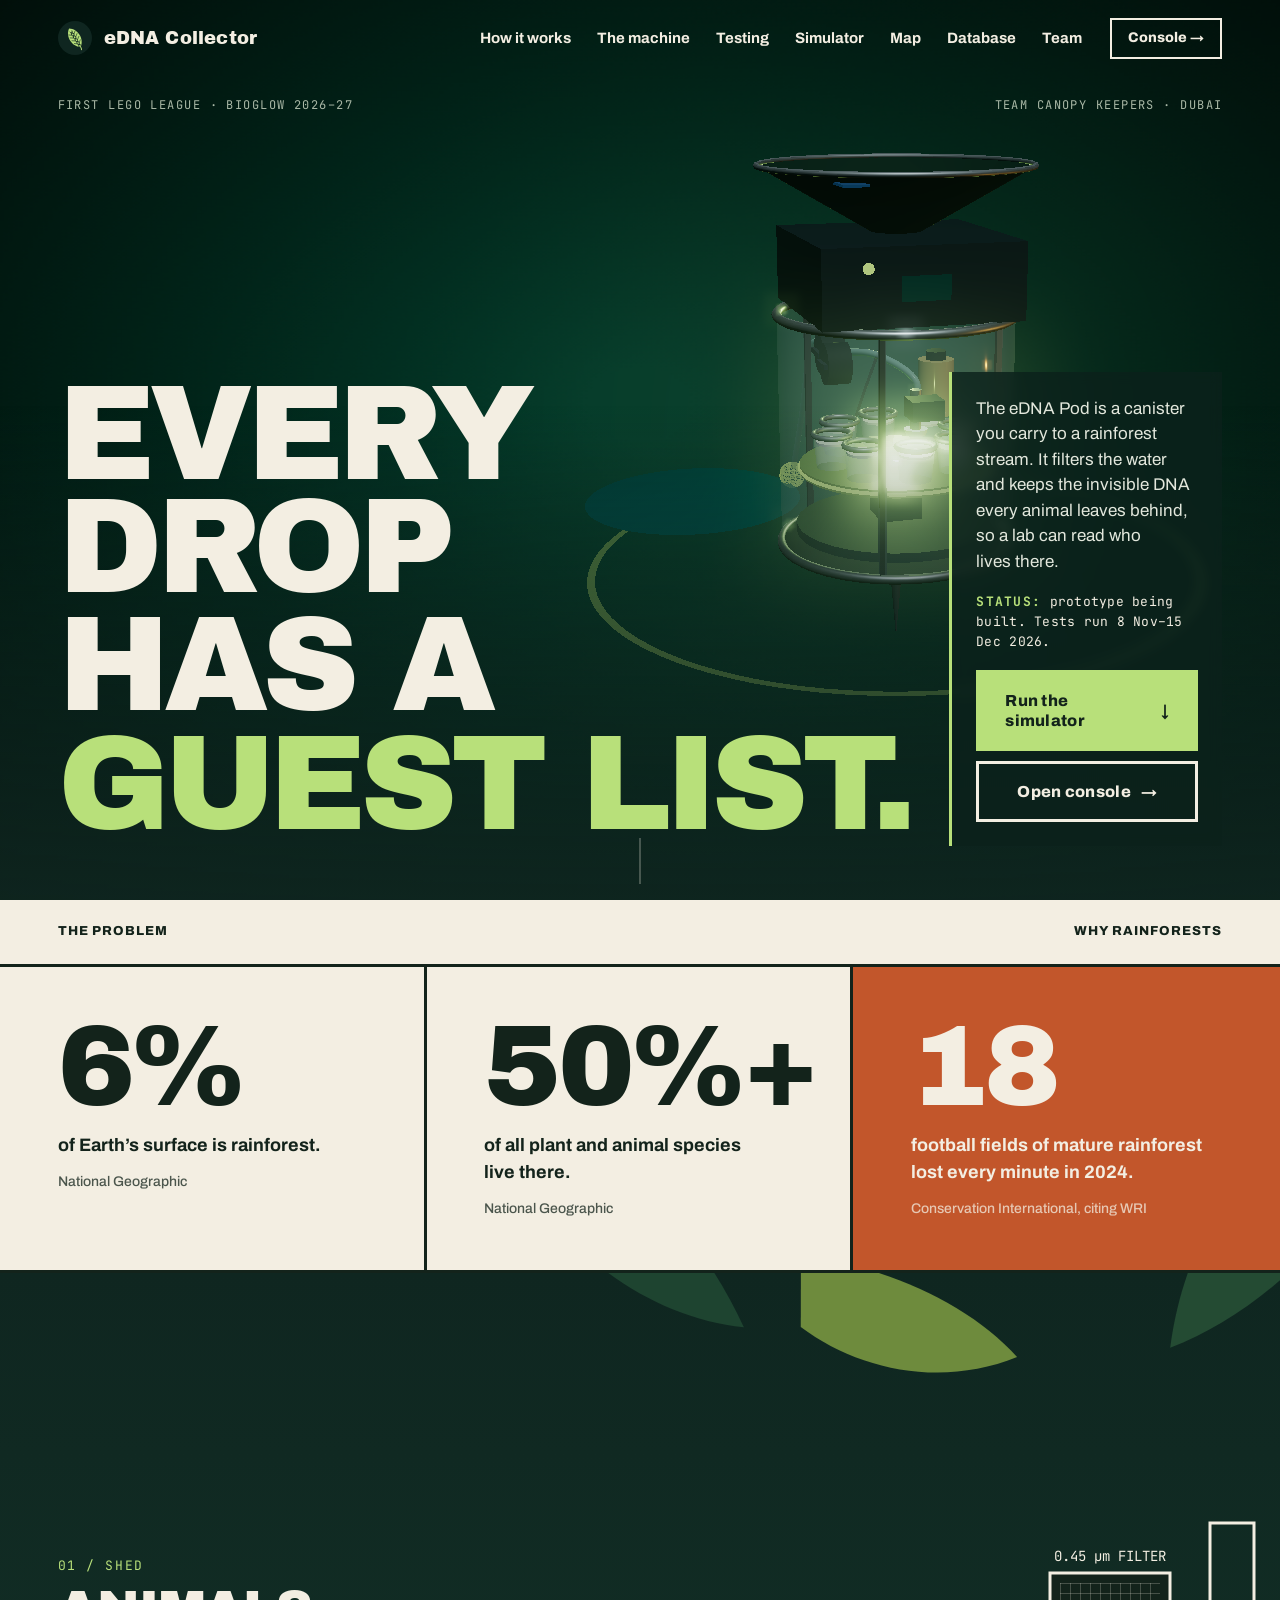
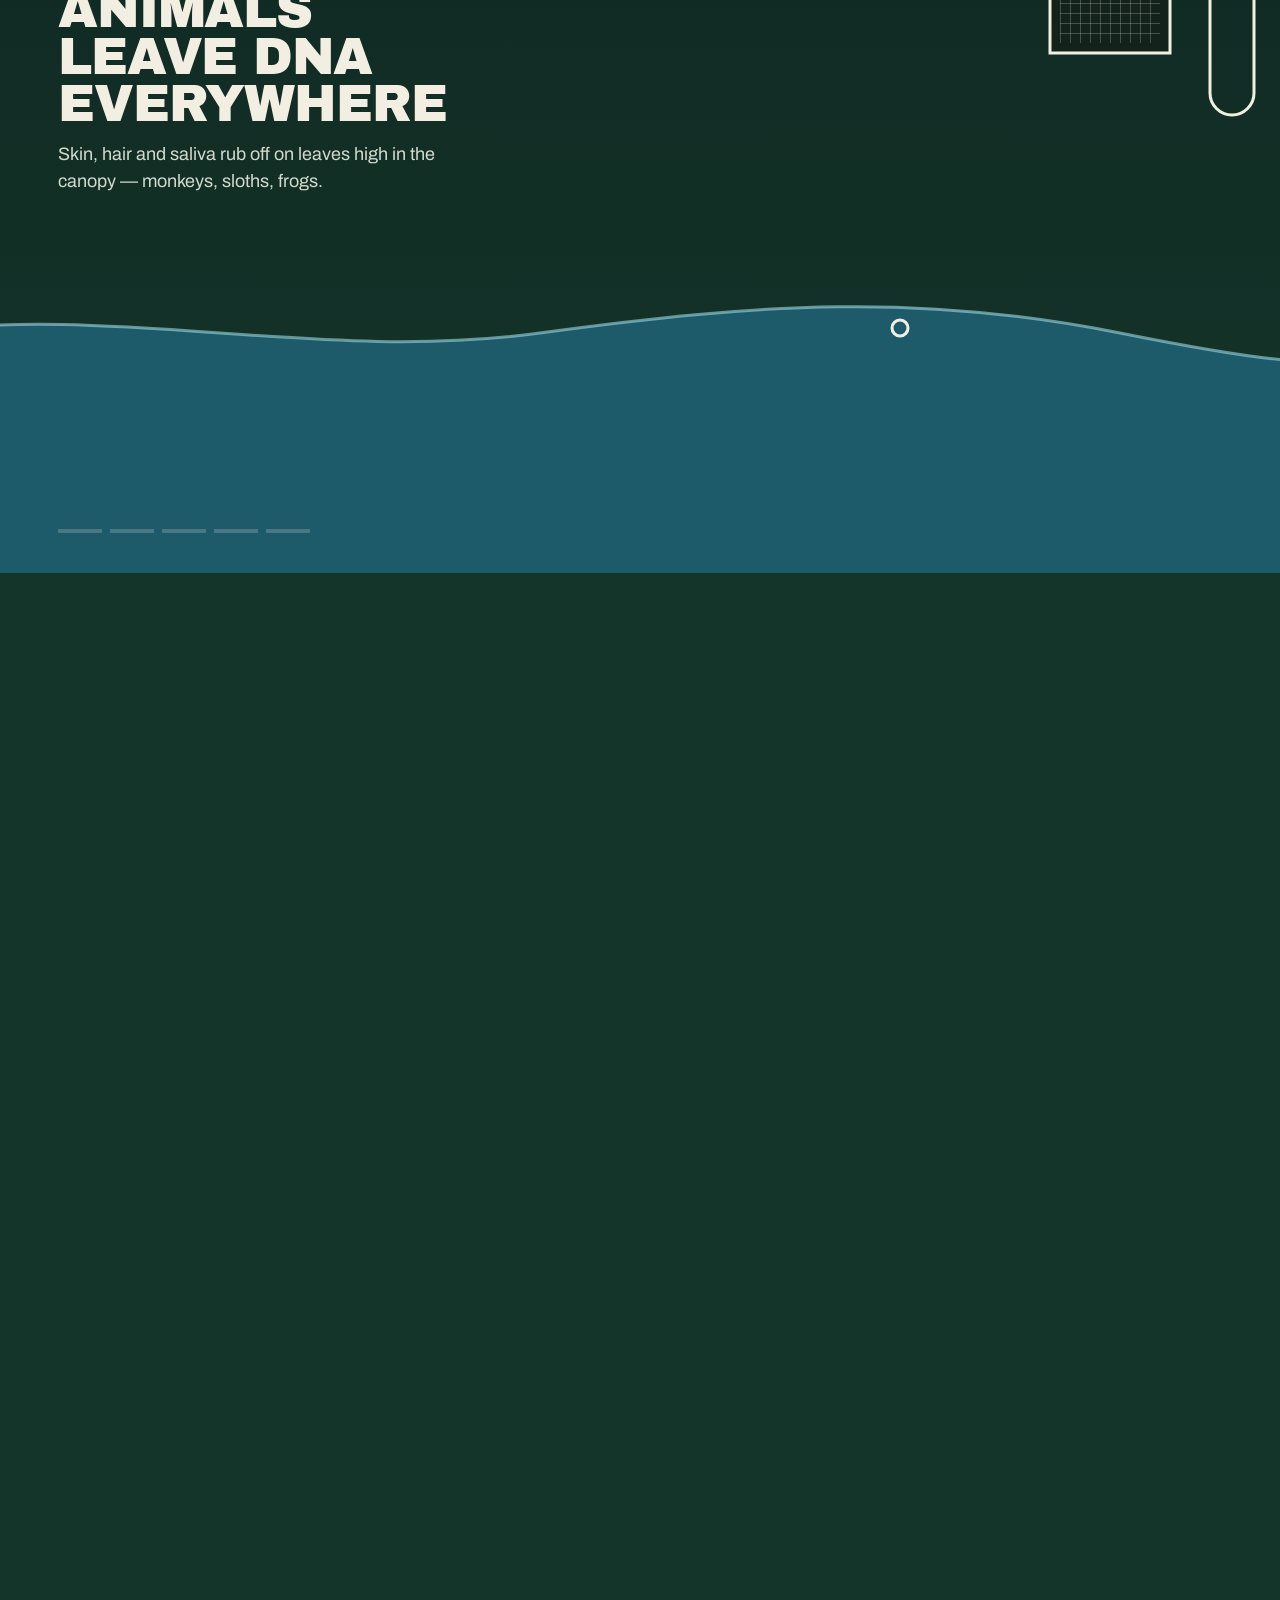
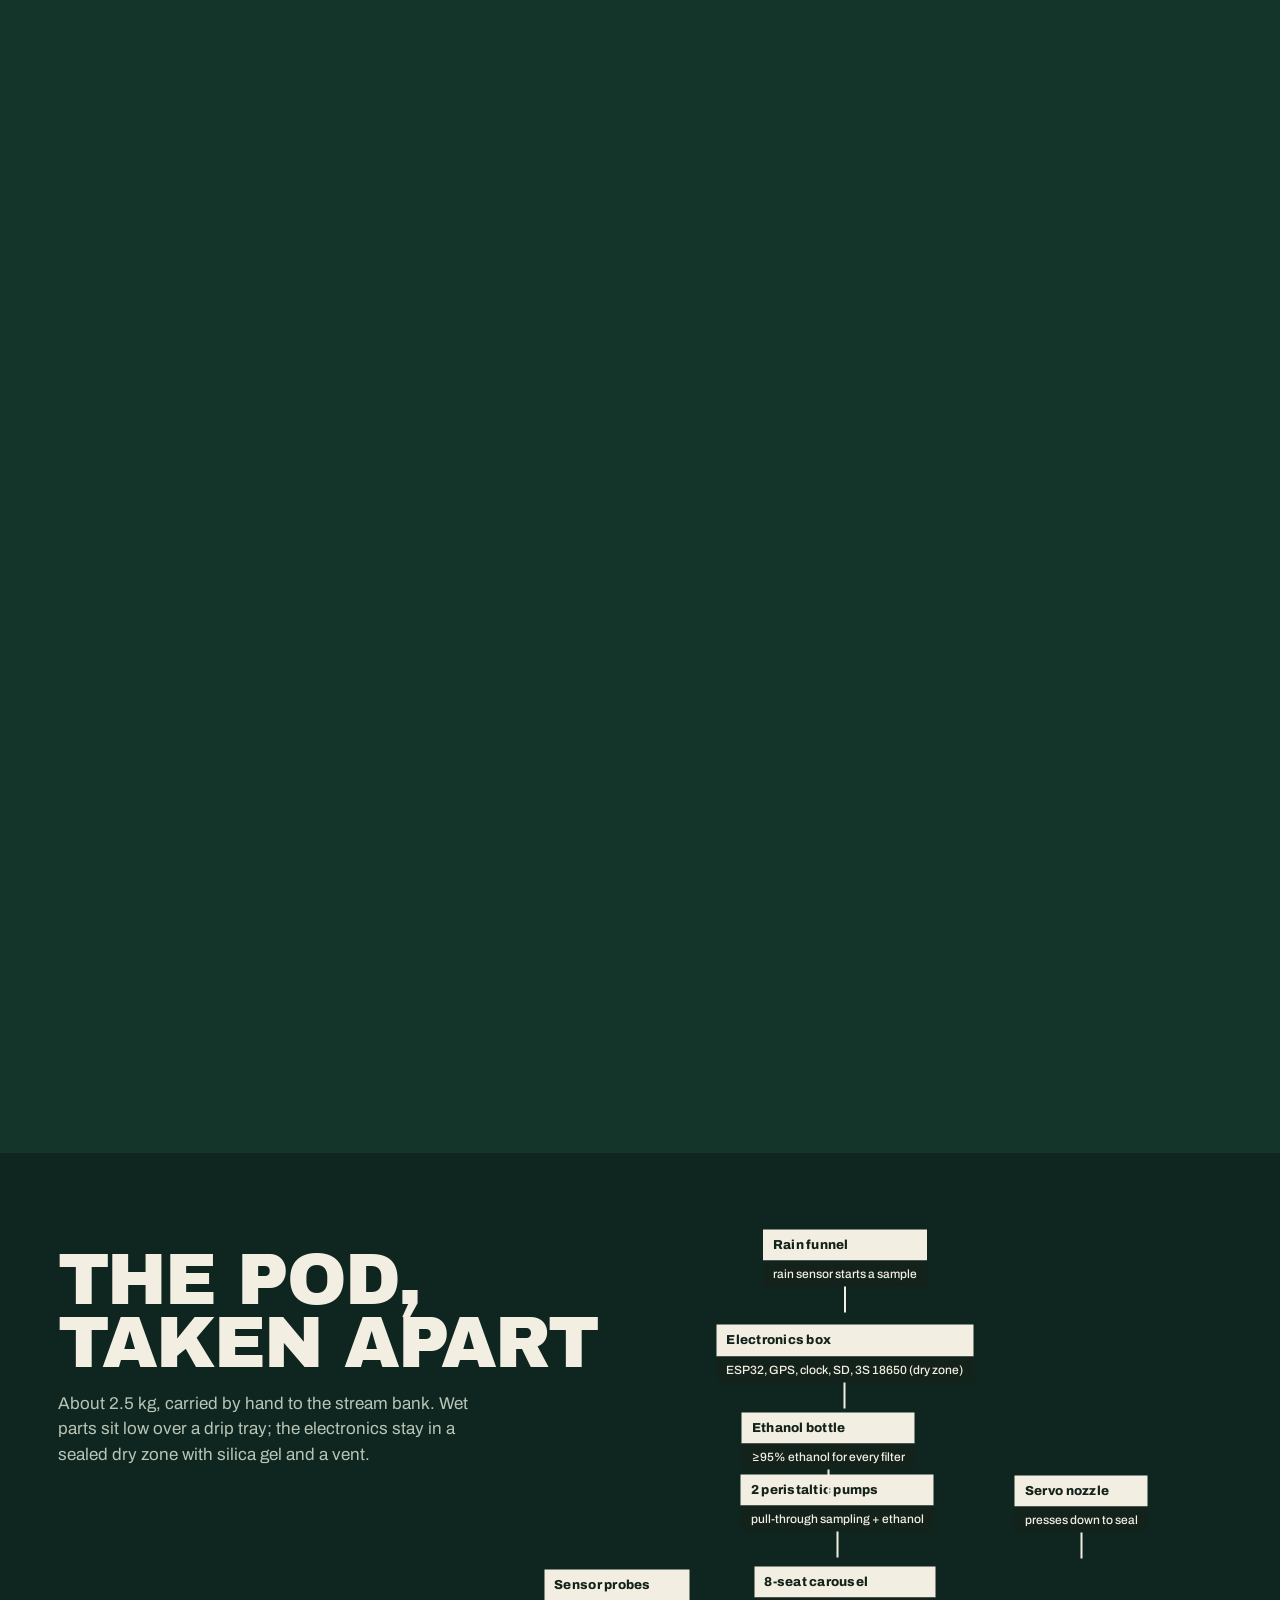
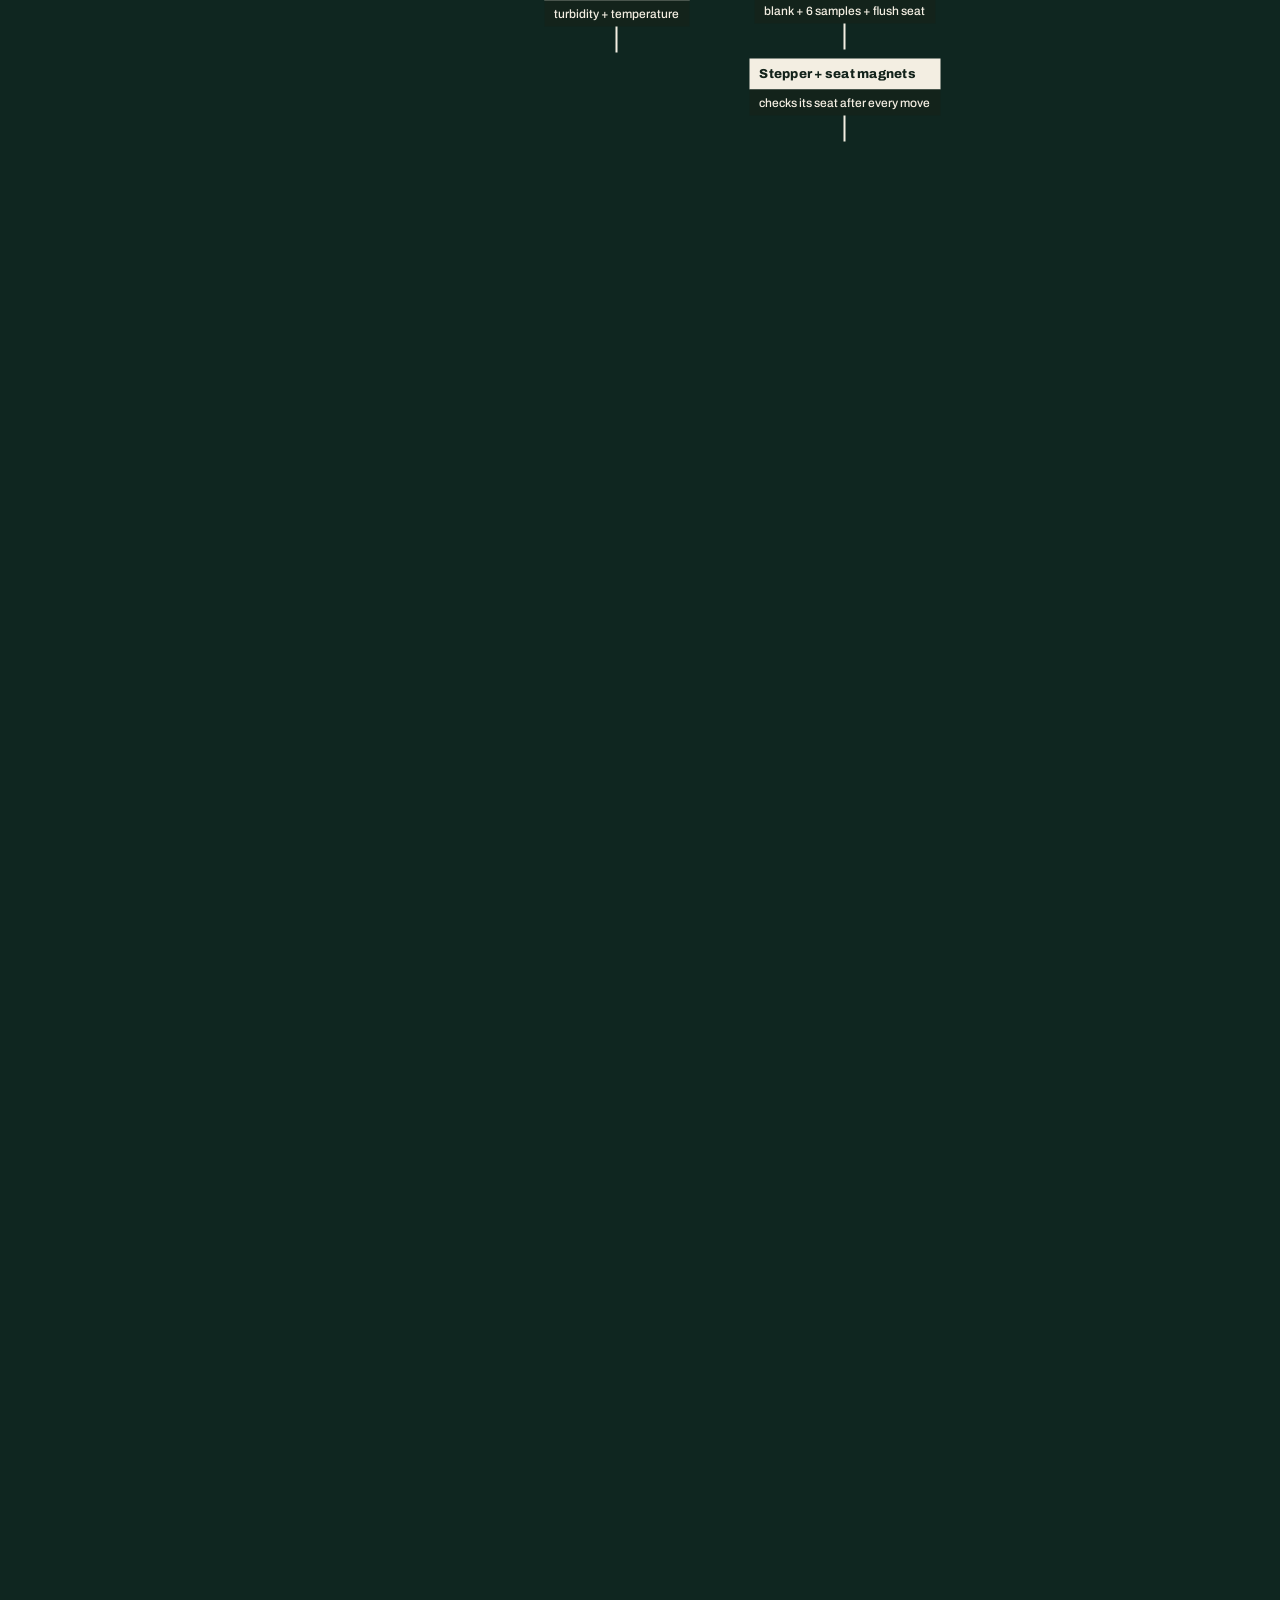
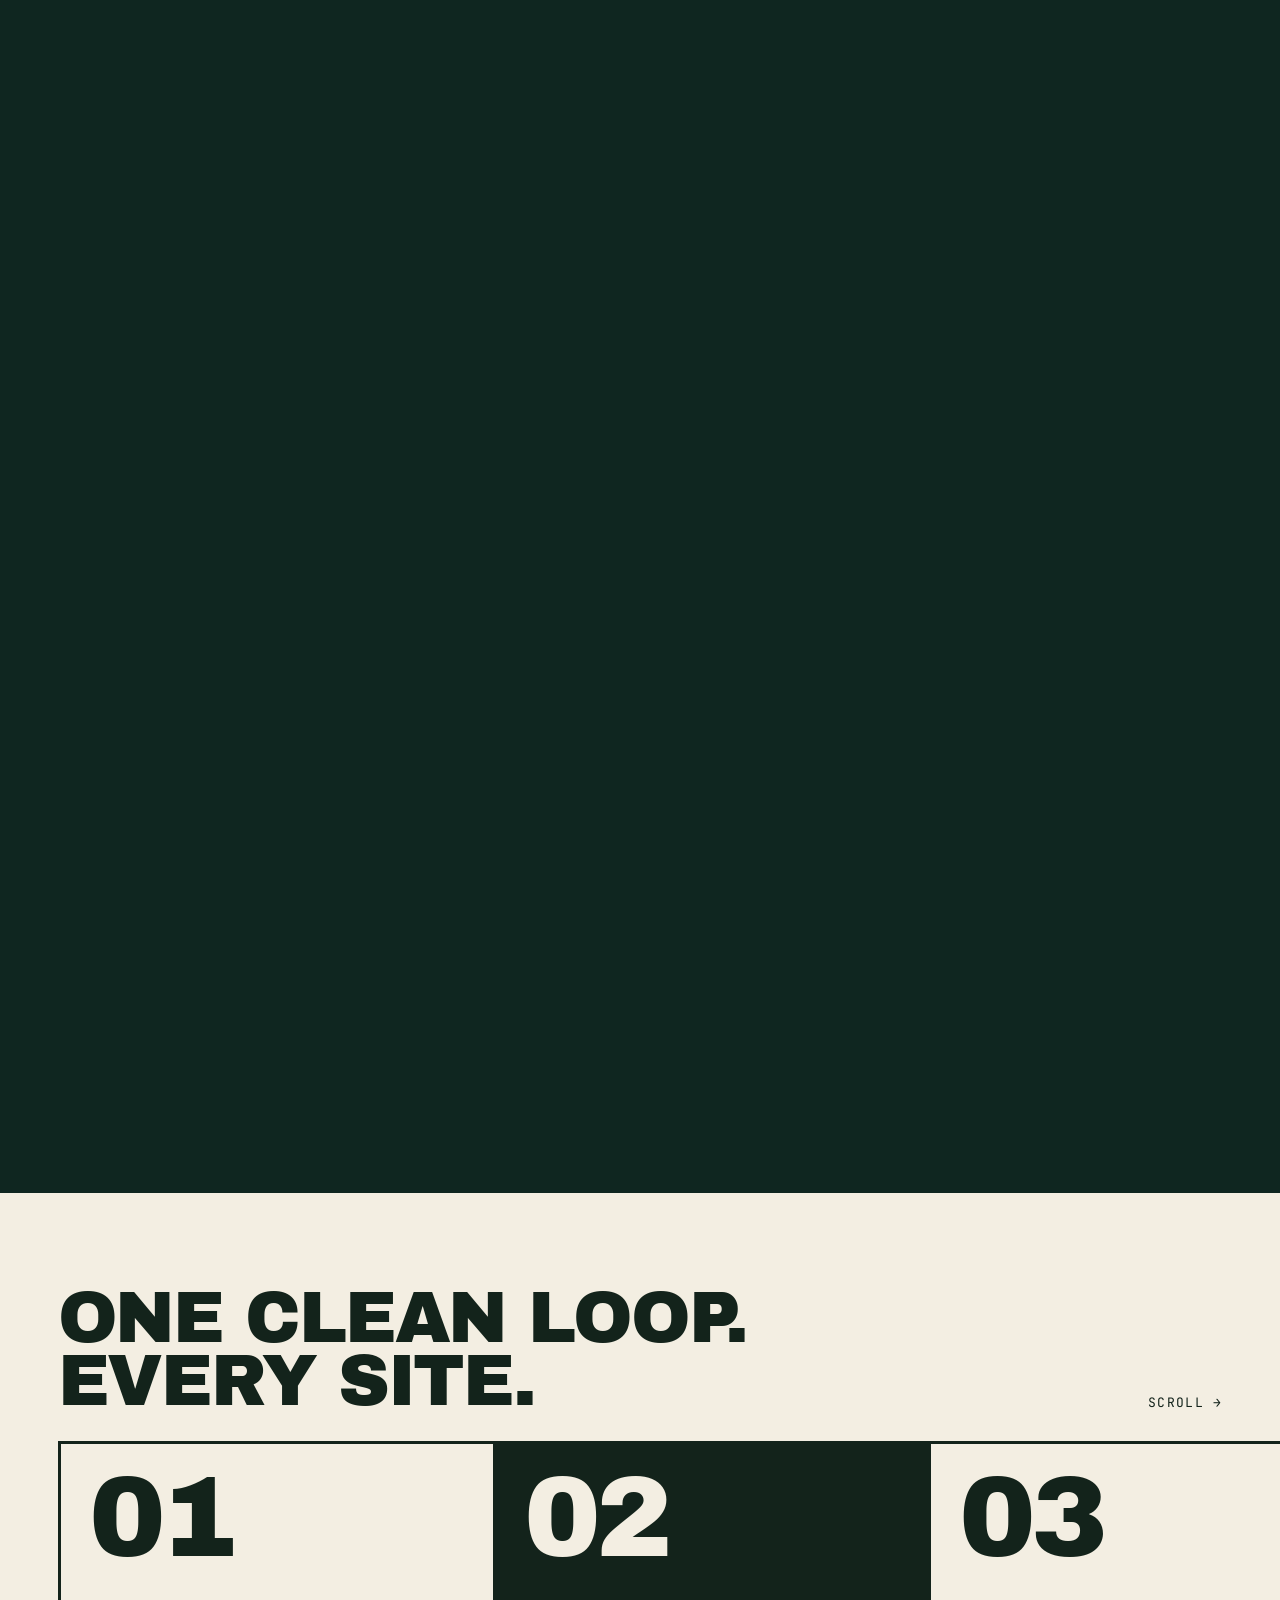
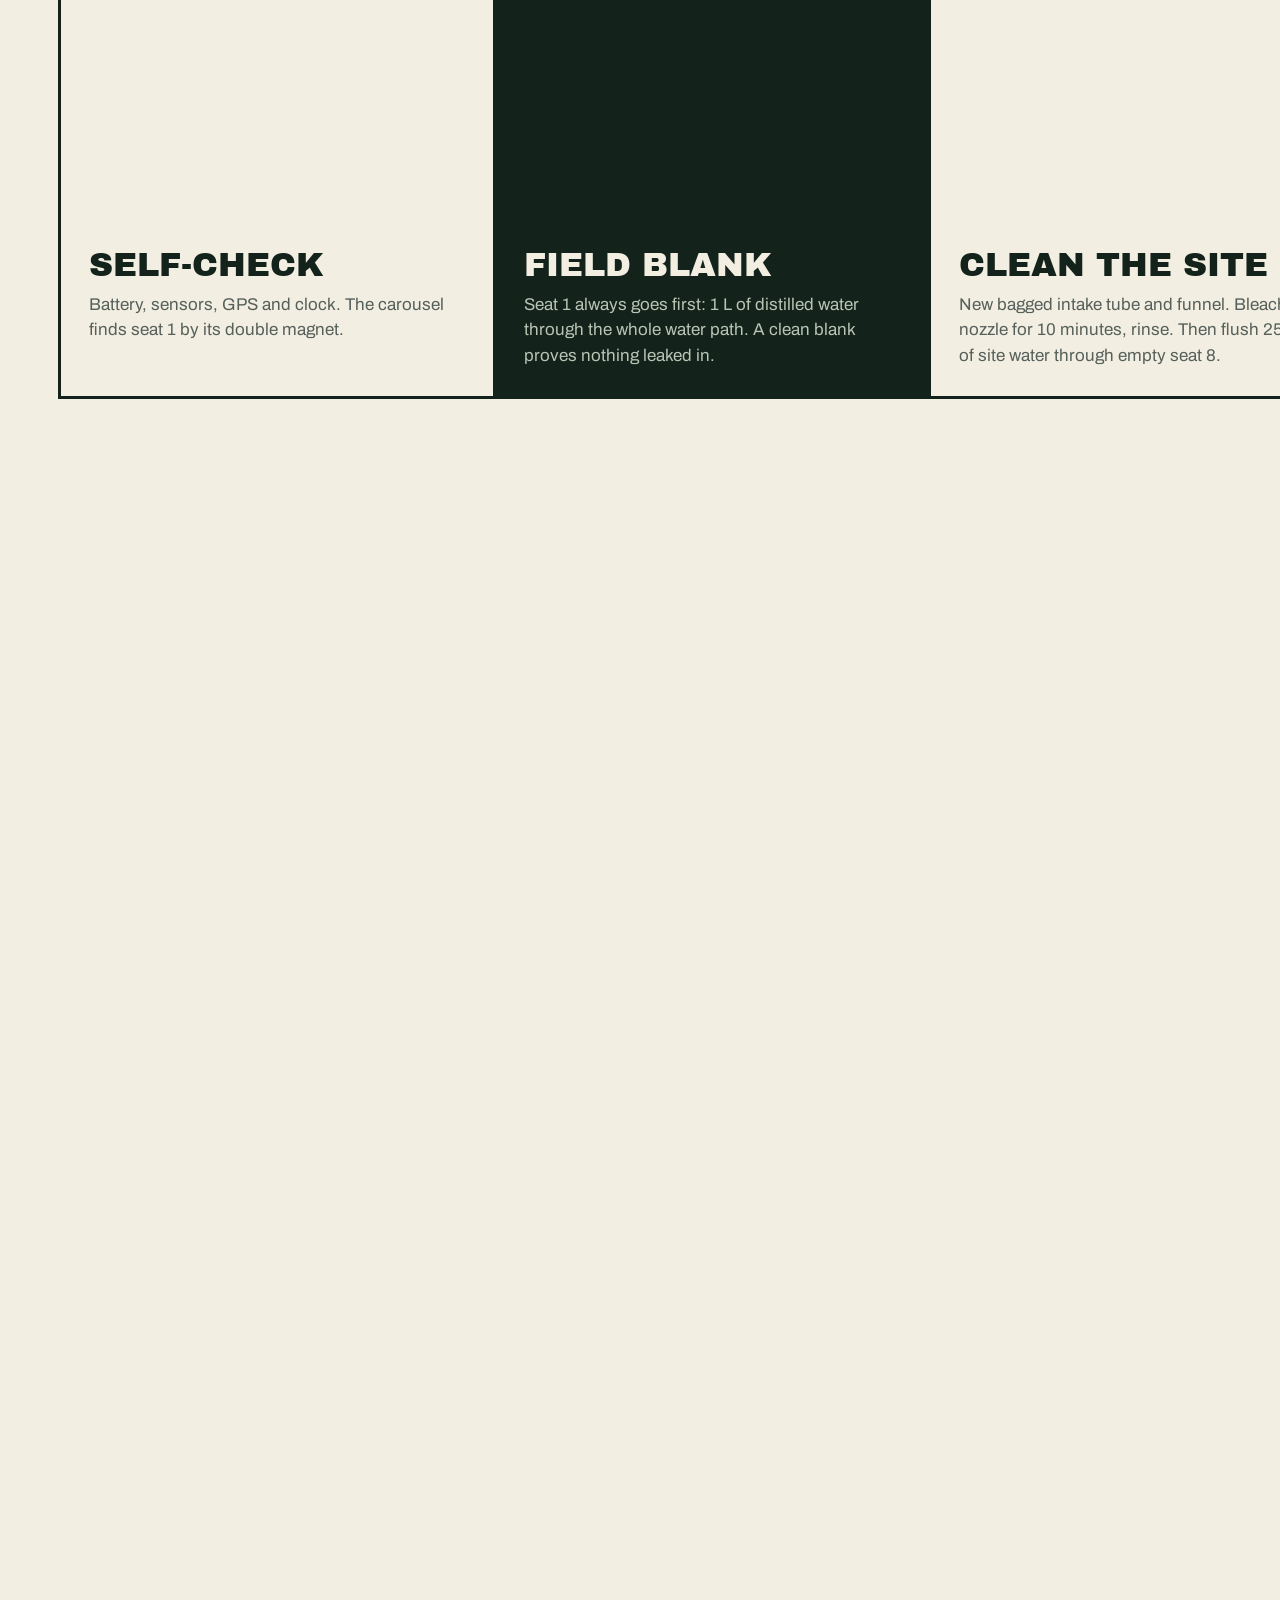
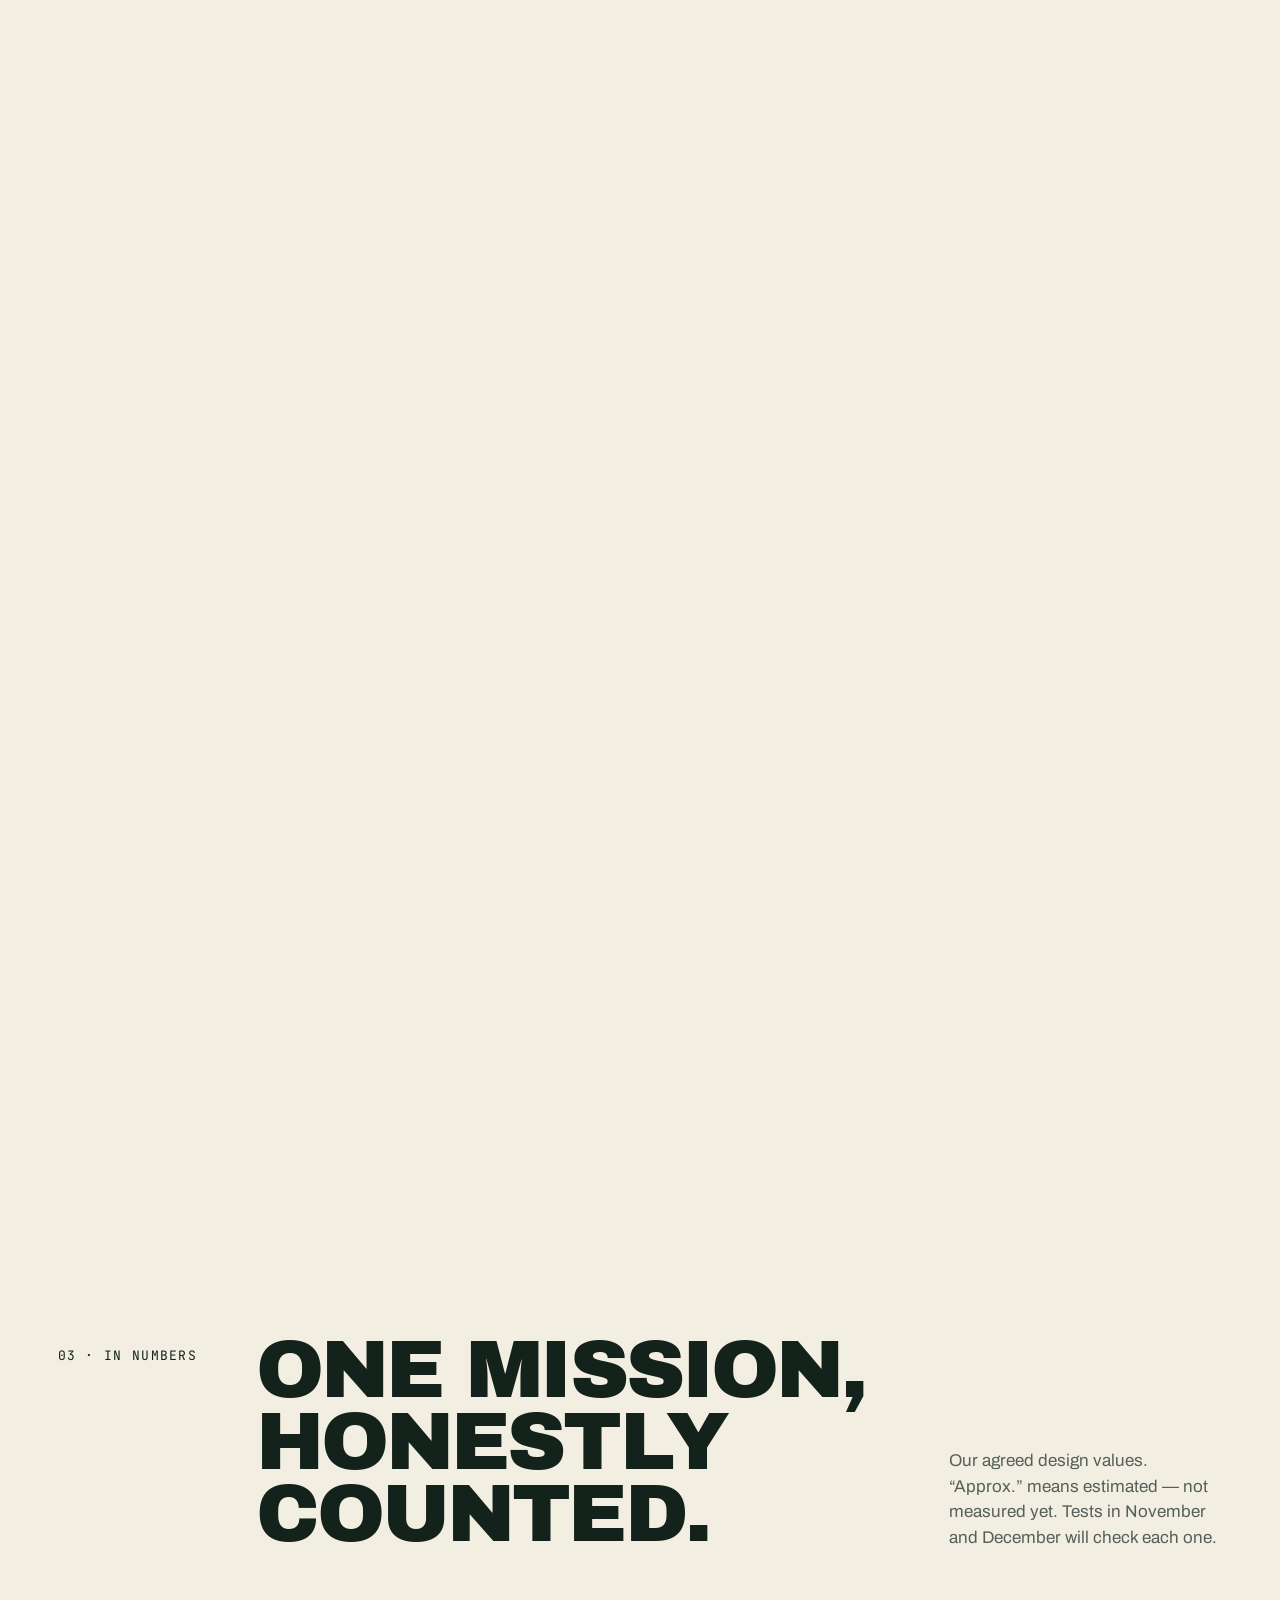
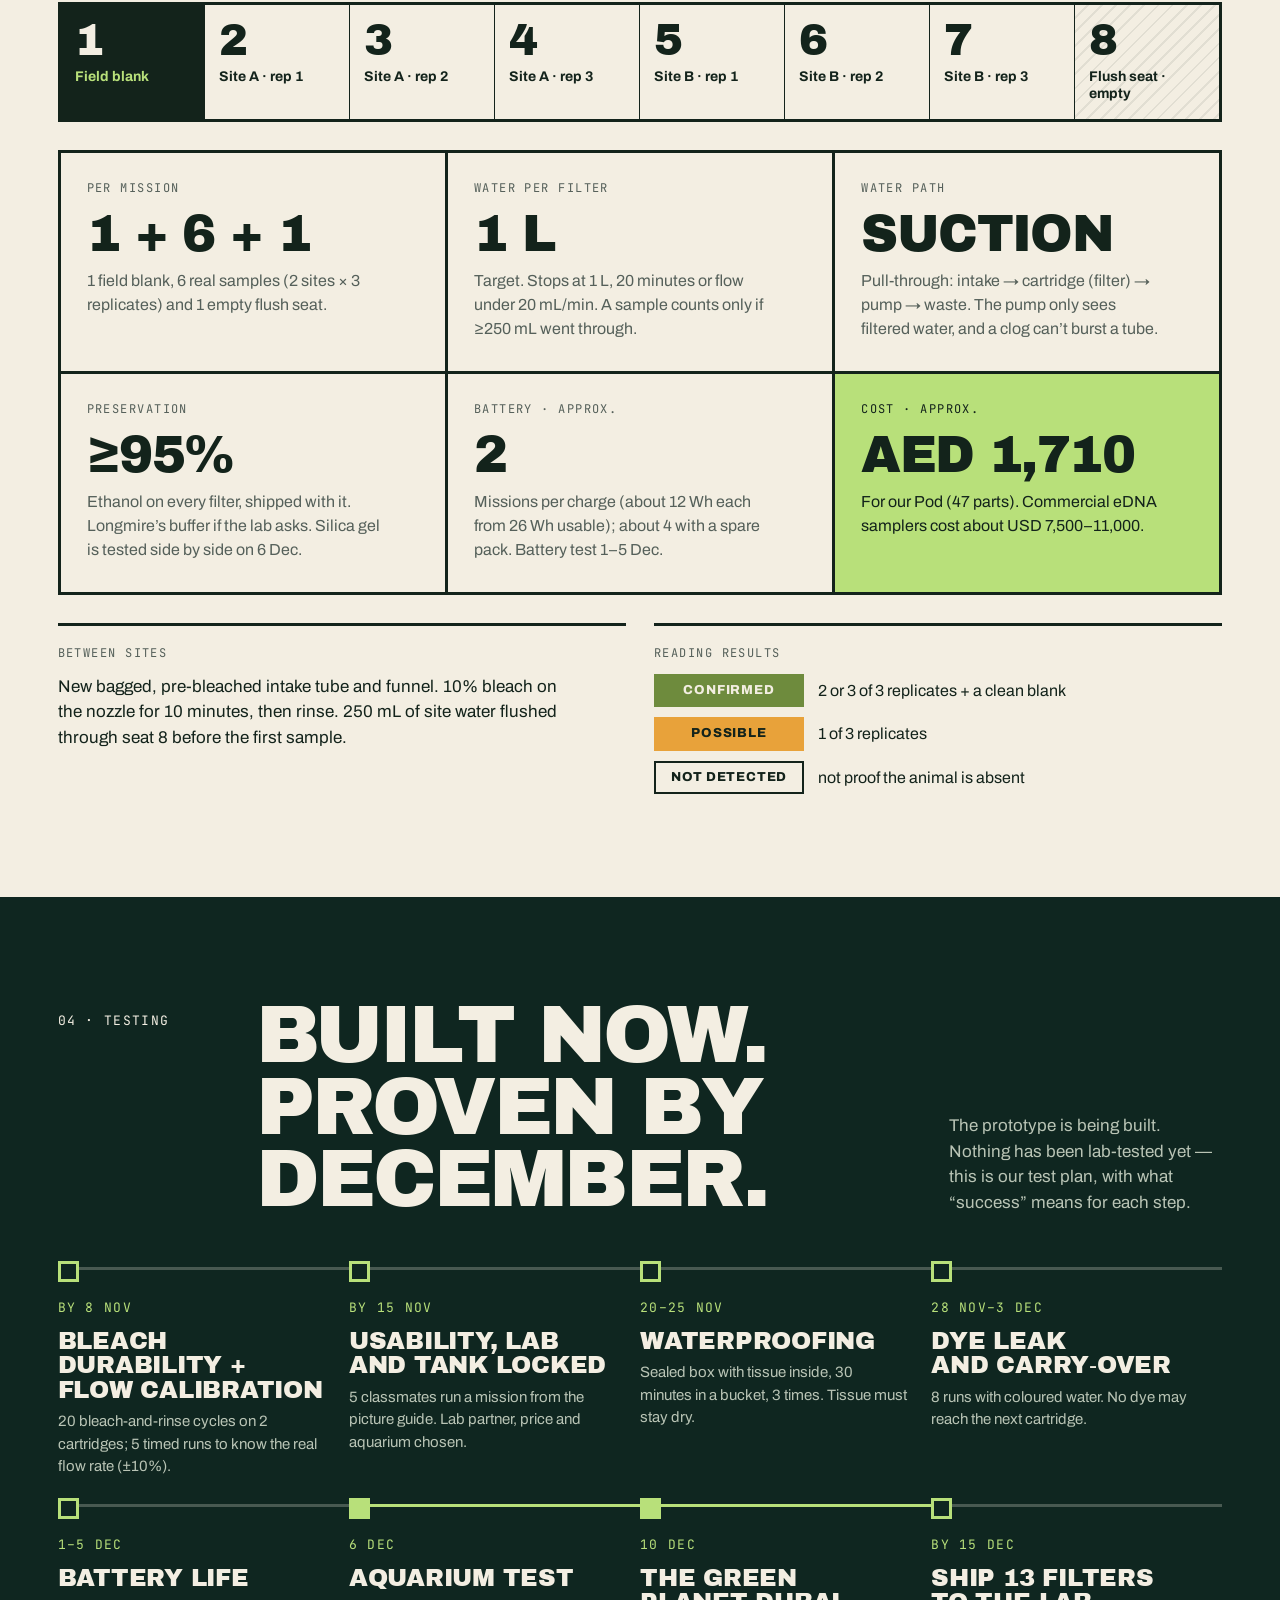
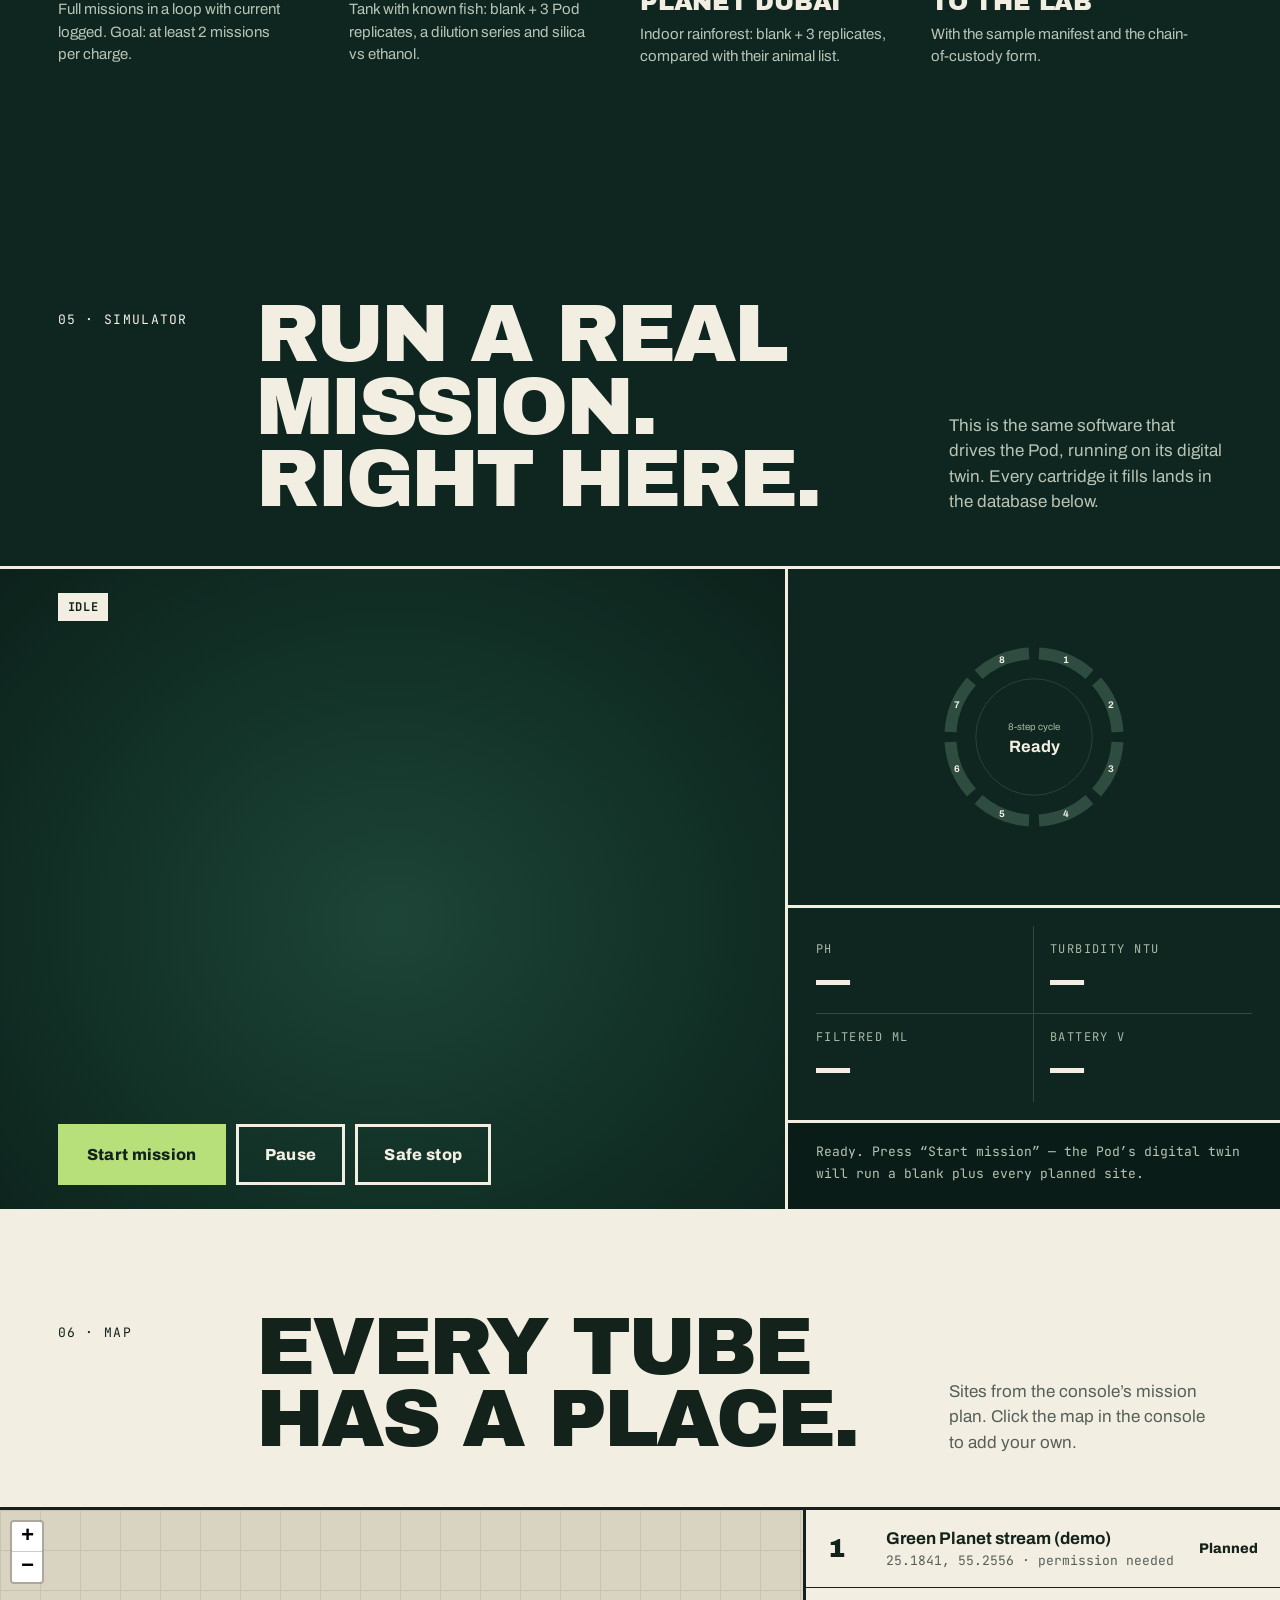
==== commit 7883344a: "Add Besomi logo to sponsors on home page, summary and README Logo supplied by Besomi by email (29 Oc" ====
--- a/index.html
+++ b/index.html
@@ -245,8 +245,9 @@
   <section class="sponsors-sec" id="sponsors" aria-label="Sponsors">
     <div class="sec-head"><span class="num">09 · SUPPORTED BY</span><h2>Thank you.</h2><p>The people and companies helping us build the Pod.</p></div>
     <ul class="sponsors">
-      <!-- One <li class="sponsor"> per sponsor. Text wordmarks only until a sponsor gives written permission to use their logo. -->
+      <!-- One <li class="sponsor"> per sponsor. Use a logo only when the sponsor has sent it to us for this use; otherwise a text wordmark. -->
       <li class="sponsor">
+        <a href="https://besomi.com/" target="_blank" rel="noopener" class="logo-plate"><img src="assets/sponsor-besomi.png" width="352" height="84" alt="Besomi Academy, Besomi Electronics" loading="lazy"></a>
         <a href="https://besomi.com/" target="_blank" rel="noopener" class="wordmark">Besomi Electronics</a>
         <span class="role">Parts sponsor · our first sponsor</span>
         <p>Thank you to Besomi Electronics for the parts voucher that covered our GPS module, turbidity sensor, float switch and power parts.</p>
--- a/css/site.css
+++ b/css/site.css
@@ -425,3 +425,8 @@
   /* tablets: the drop scene gets its own band under the step text */
   .drop svg.scene{top:260px;height:calc(100% - 260px)}
 }
+
+/* sponsor logos sit on a white plate so they read on any background */
+.sponsor .logo-plate{display:inline-flex;align-self:flex-start;background:#fff;border:3px solid var(--ink);padding:14px 18px;line-height:0;text-decoration:none;background-image:none}
+.sponsor .logo-plate::after{content:none}
+.sponsor .logo-plate img{display:block;width:clamp(180px,22vw,260px);height:auto}
